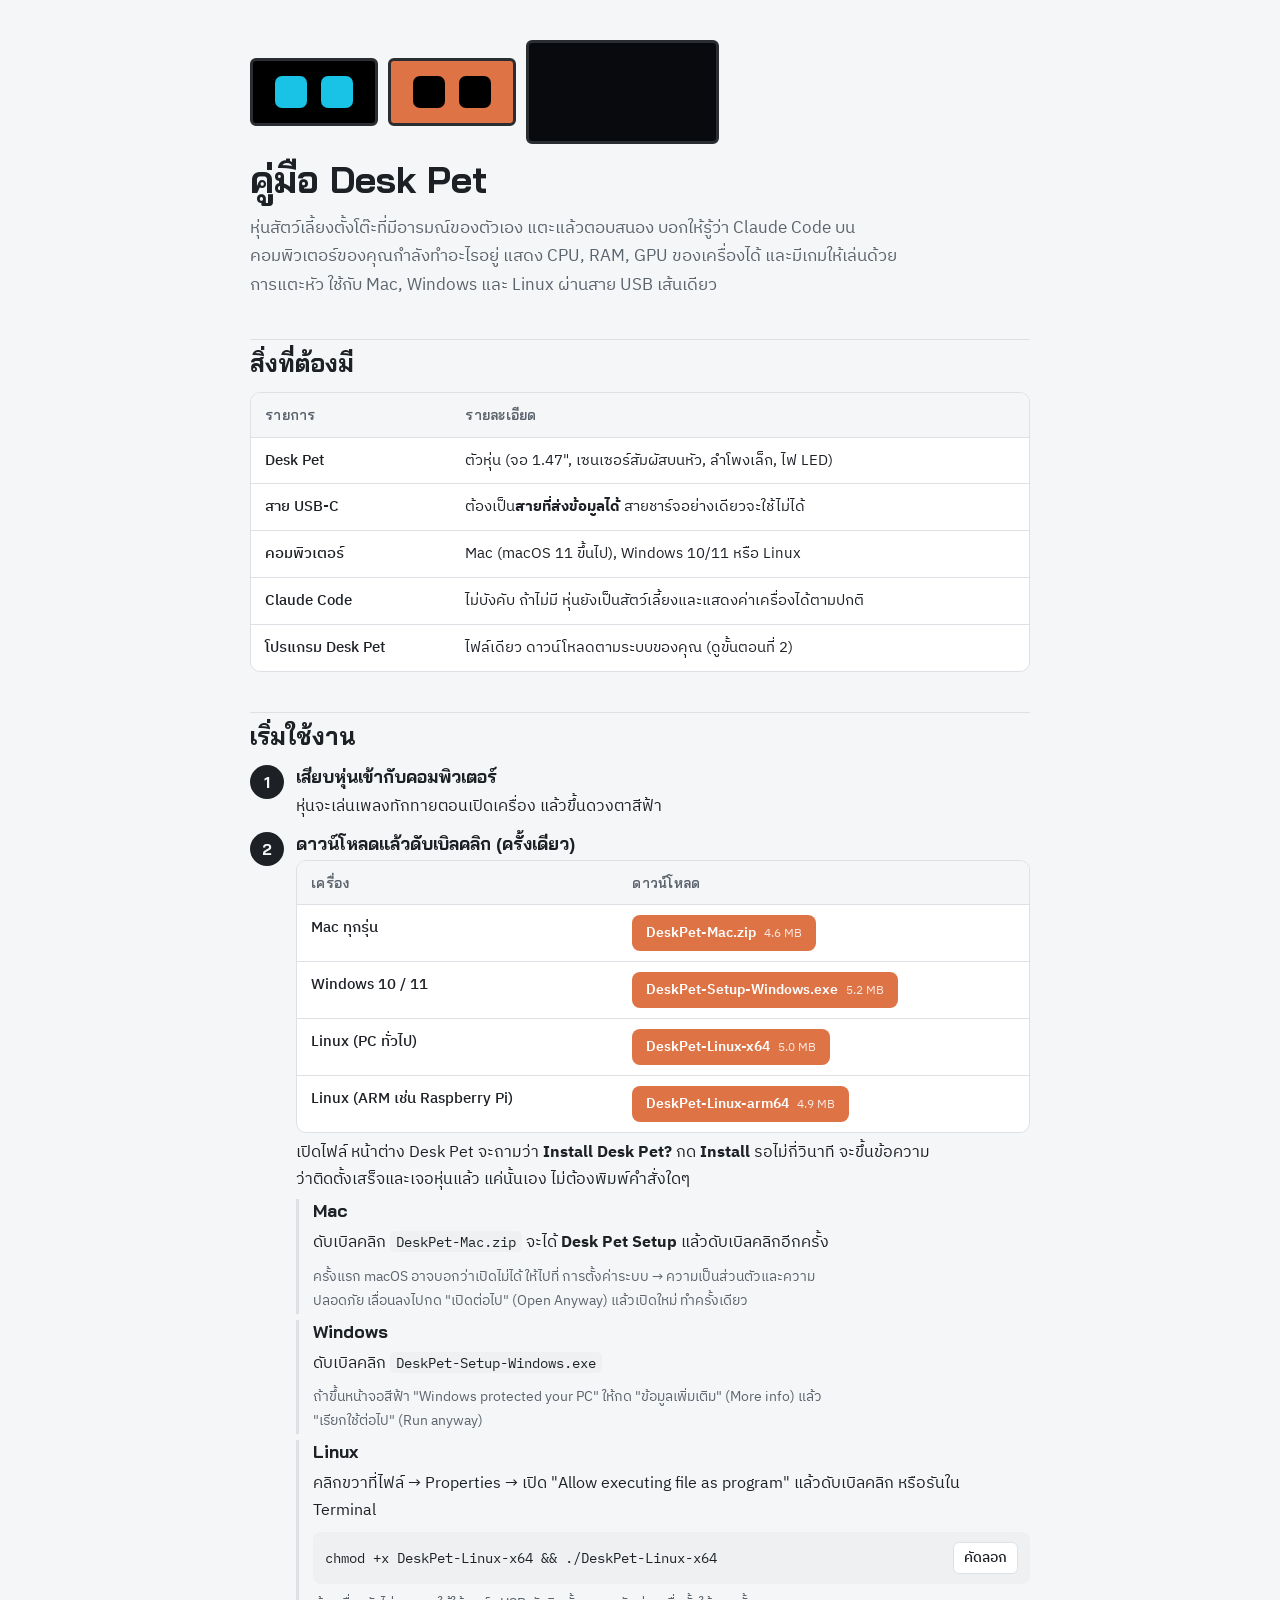
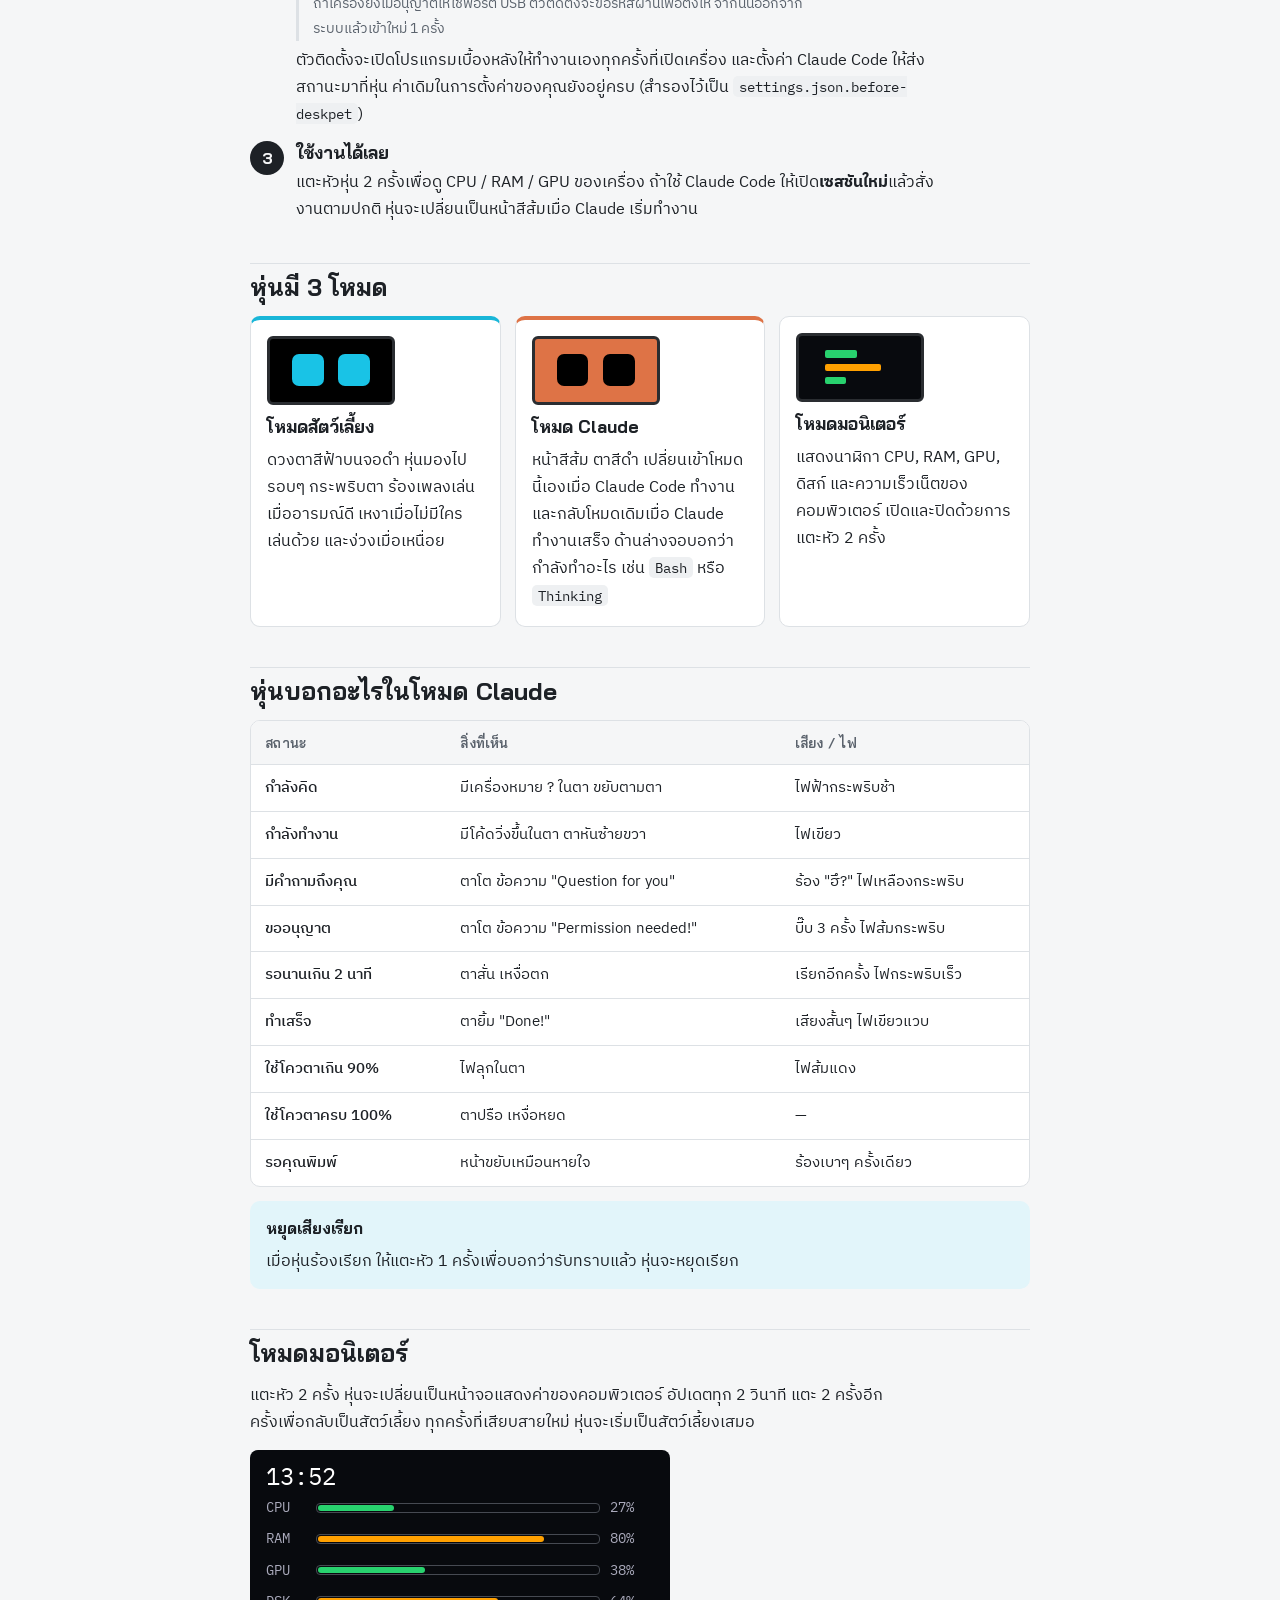
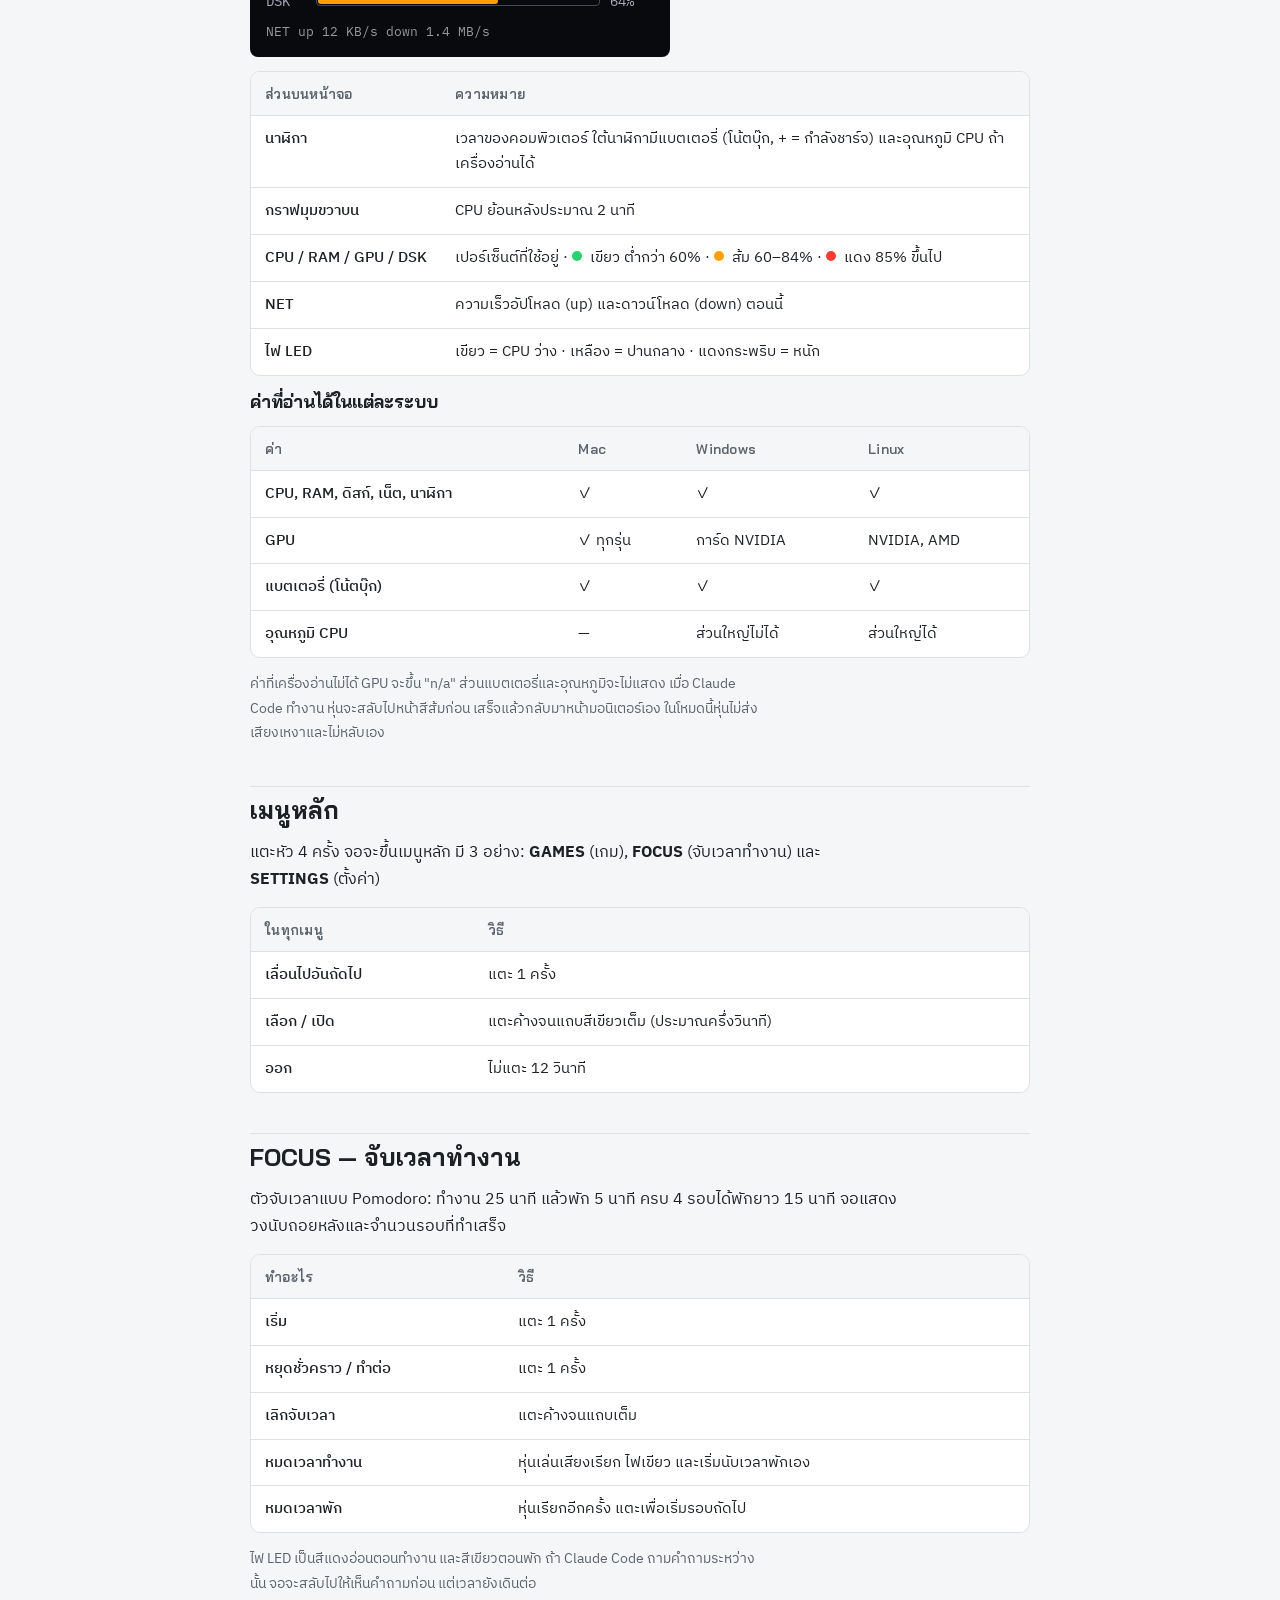
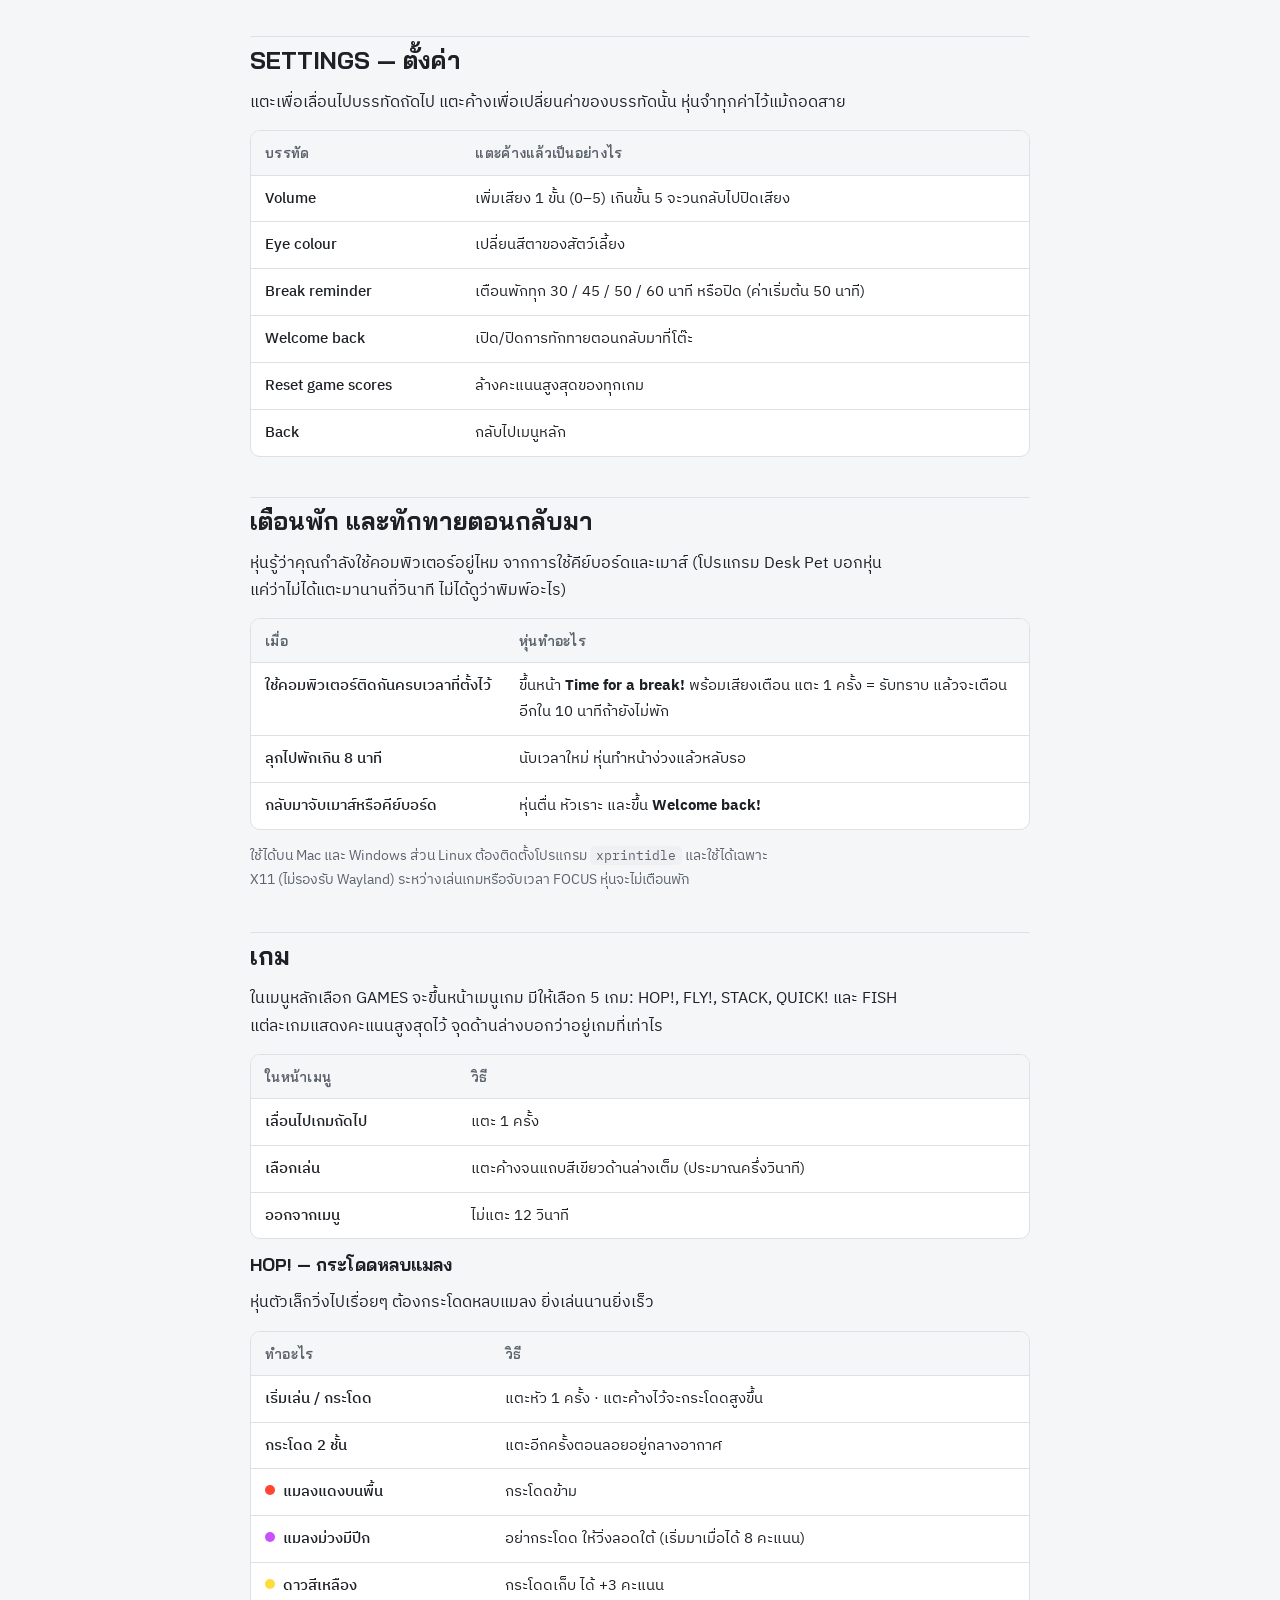
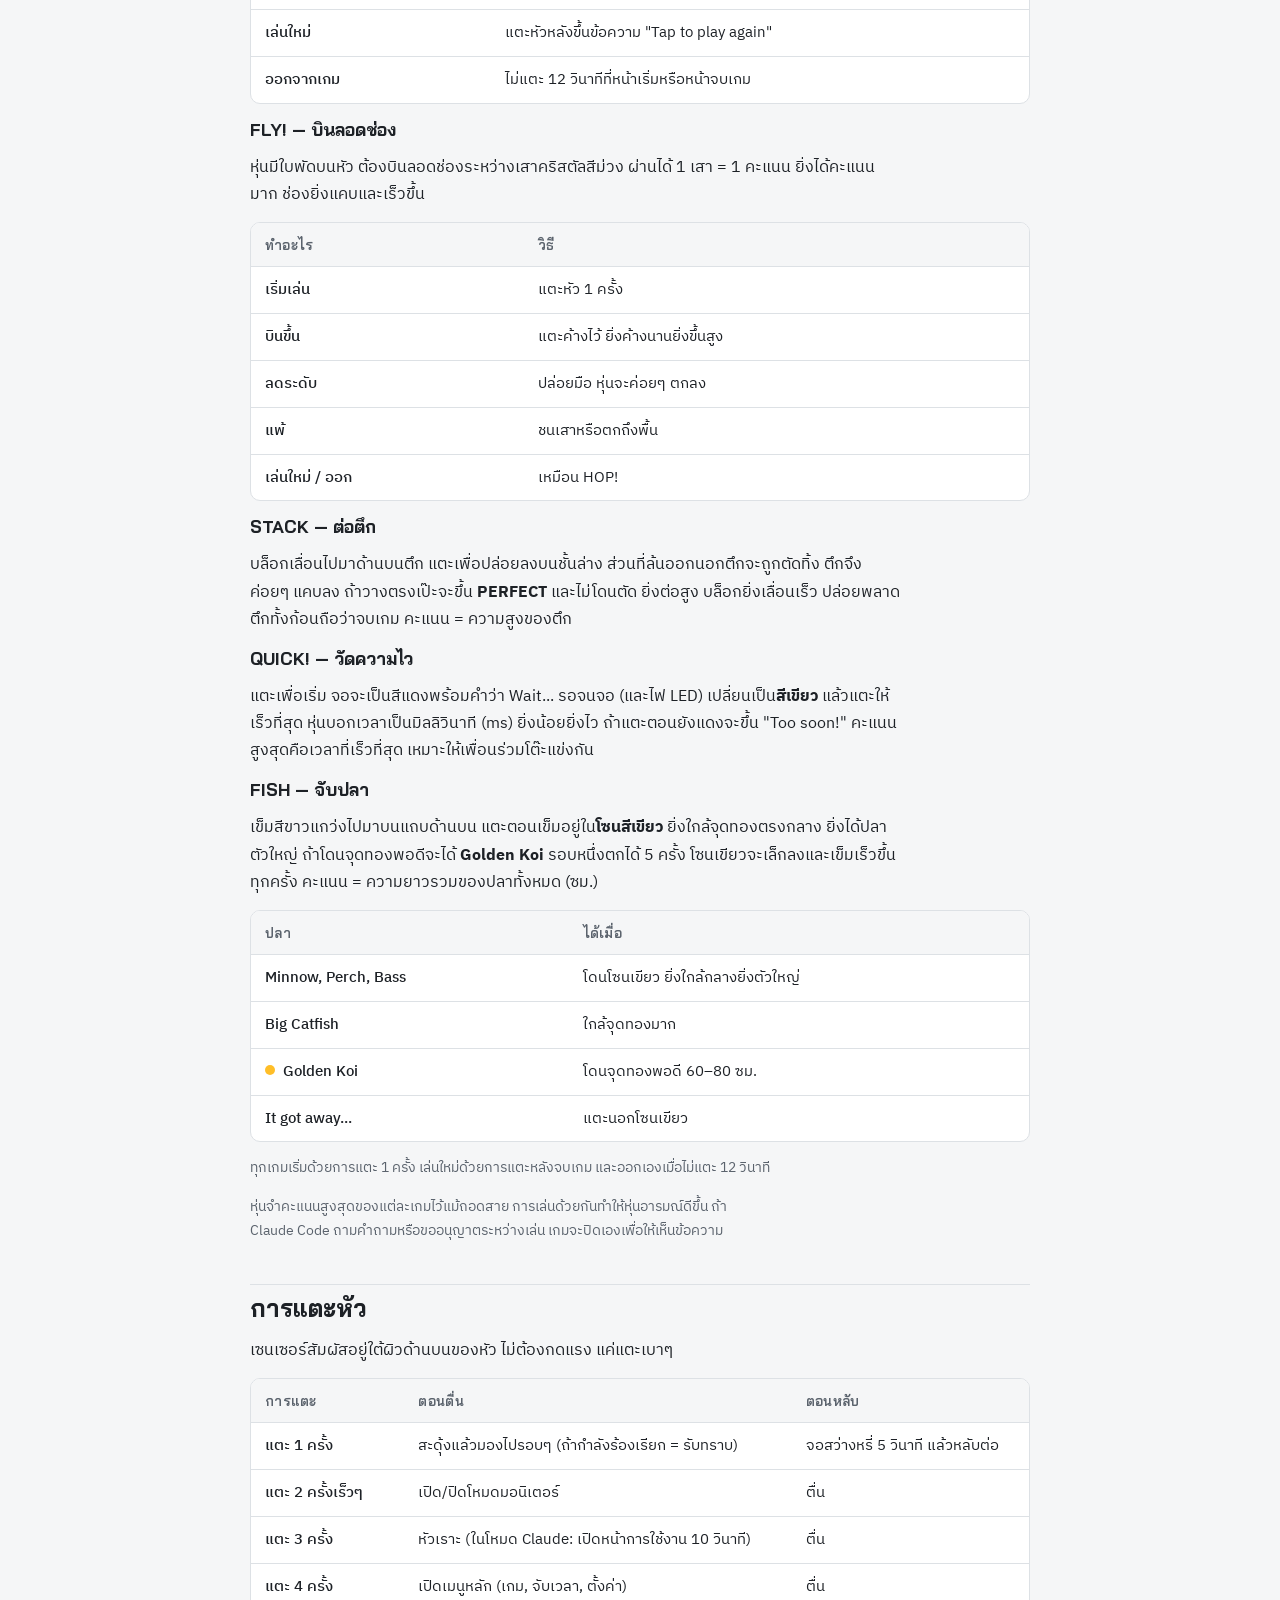
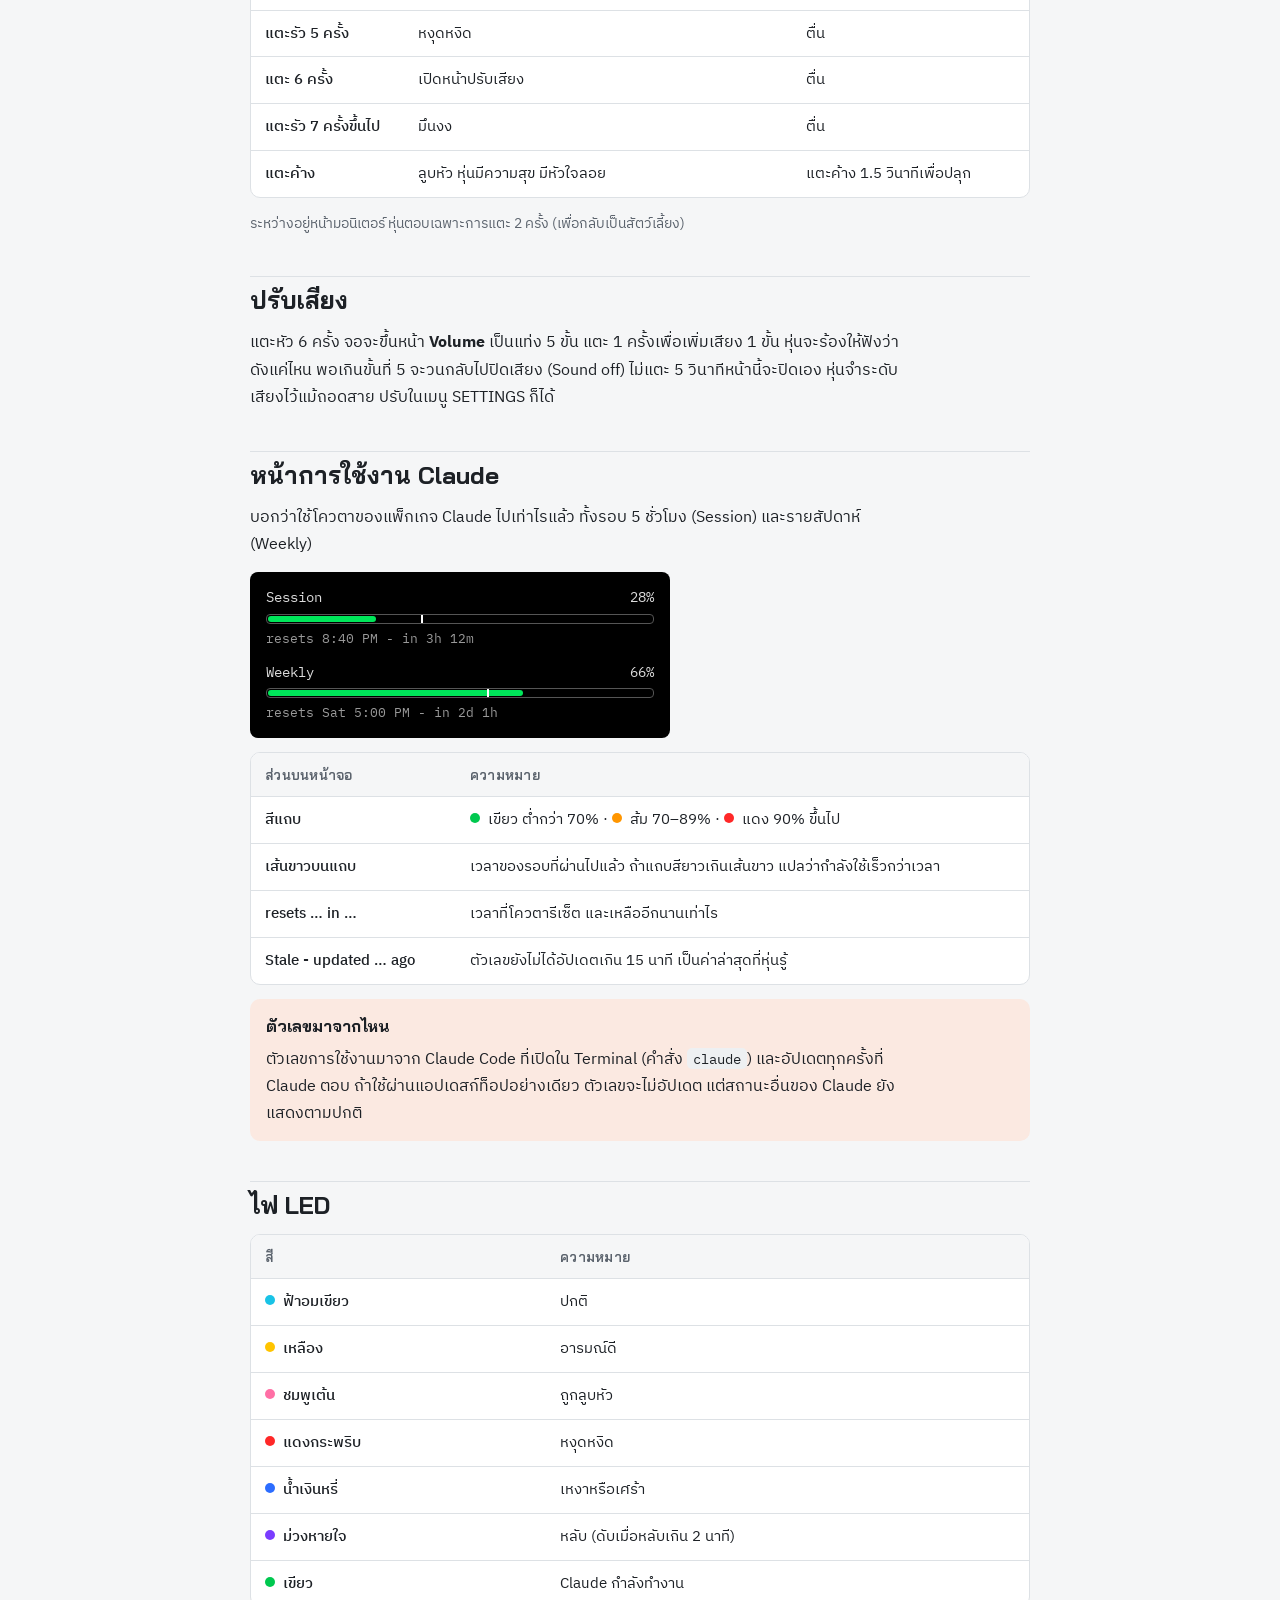
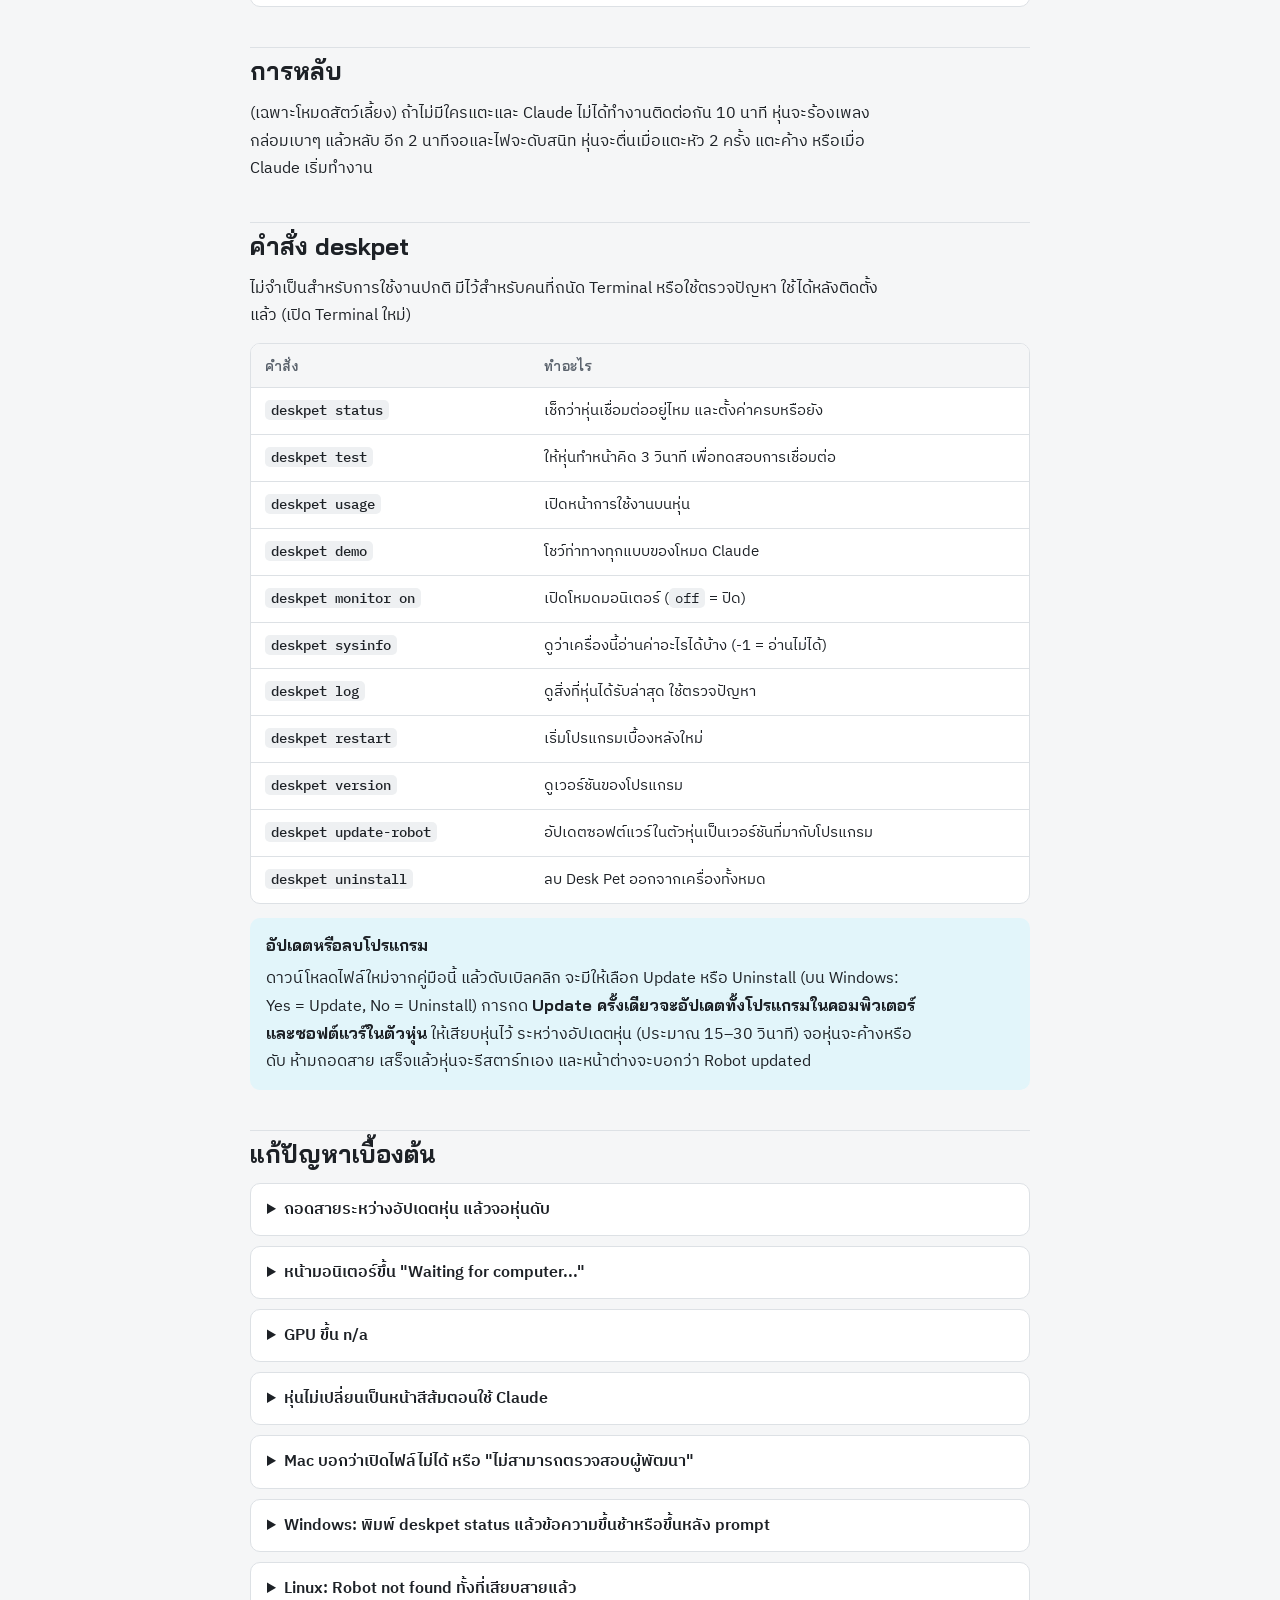
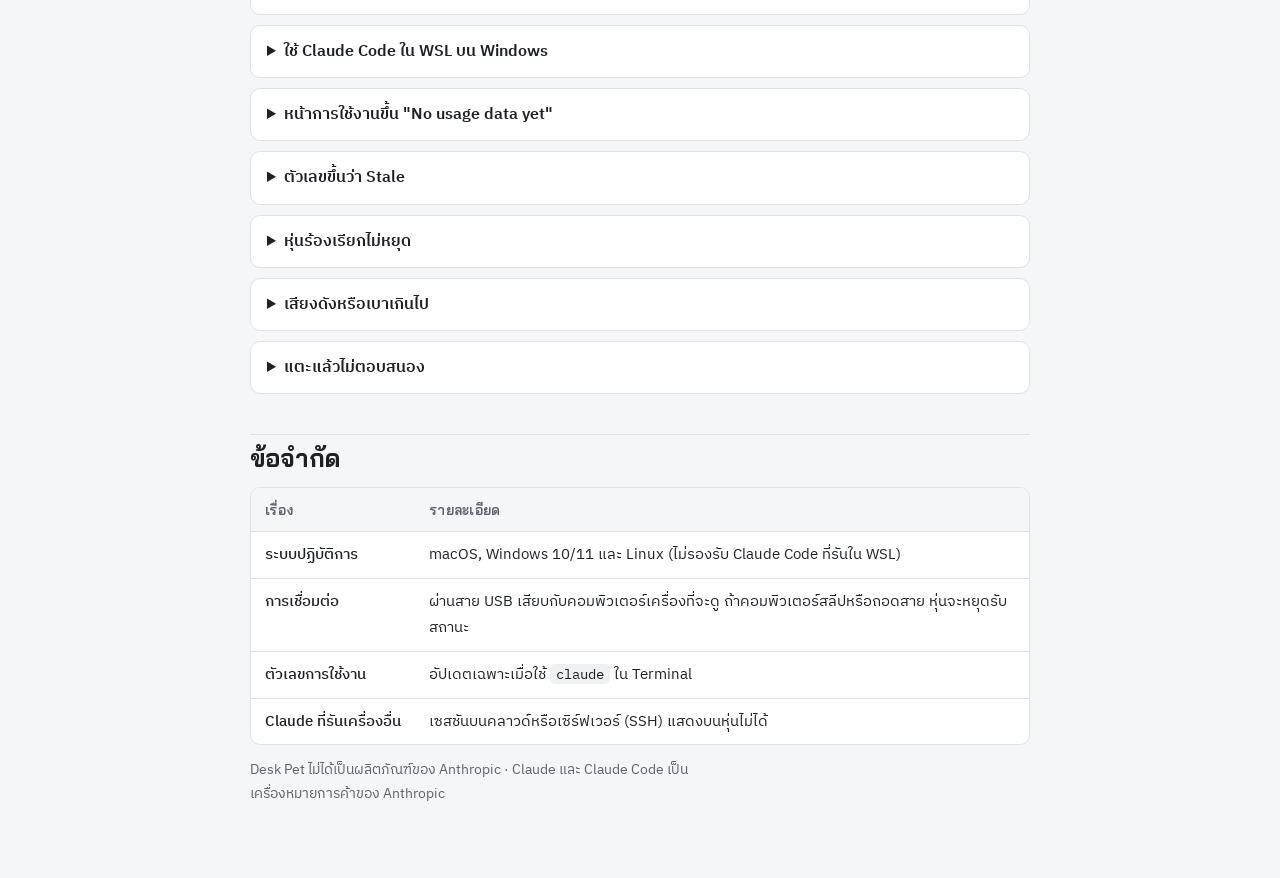
==== index.html @ febe3783 "Add files via upload" ====
<!doctype html>
<html lang="th">
<head>
<meta charset="utf-8">
<meta name="viewport" content="width=device-width, initial-scale=1, viewport-fit=cover">
<meta name="description" content="คู่มือการใช้งาน Desk Pet">
<title>คู่มือ Desk Pet</title>
<link rel="stylesheet" href="https://fonts.googleapis.com/css2?family=Bai+Jamjuree:wght@500;600;700&family=IBM+Plex+Sans+Thai:wght@400;500;600&family=IBM+Plex+Mono:wght@500&display=swap">
<style>
/* Layout: one reading column; small "screen chips" show what the robot's display looks like */
:root {
  --bg: #f5f6f7;
  --surface: #ffffff;
  --fg: #1d2126;
  --muted: #5b636d;
  --line: #dde1e5;
  --pet: #19b6d8;          /* pet mode: cyan eyes */
  --claude: #de7346;       /* Claude mode: orange face */
  --claude-soft: #fbe9e1;
  --pet-soft: #e2f5fa;
  --code-bg: #eef0f2;
  --display: "Bai Jamjuree", "IBM Plex Sans Thai", system-ui, sans-serif;
  --body: "IBM Plex Sans Thai", system-ui, sans-serif;
  --mono: "IBM Plex Mono", ui-monospace, monospace;
}
@media (prefers-color-scheme: dark) {
  :root:not([data-theme="light"]) {
    --bg: #121417; --surface: #1a1d21; --fg: #e8eaed; --muted: #9aa3ad; --line: #2c3137;
    --pet: #3fcbe9; --claude: #ec8a60; --claude-soft: #3a2419; --pet-soft: #13313a; --code-bg: #23272c;
    color-scheme: dark;
  }
}
:root[data-theme="dark"] {
  --bg: #121417; --surface: #1a1d21; --fg: #e8eaed; --muted: #9aa3ad; --line: #2c3137;
  --pet: #3fcbe9; --claude: #ec8a60; --claude-soft: #3a2419; --pet-soft: #13313a; --code-bg: #23272c;
  color-scheme: dark;
}
* { box-sizing: border-box; }
body {
  background: var(--bg); color: var(--fg); font-family: var(--body); font-size: 16px; line-height: 1.7;
  padding-left: max(16px, env(safe-area-inset-left, 0px)); padding-right: max(16px, env(safe-area-inset-right, 0px));
  padding-block: 32px 64px;
}
main { max-width: 780px; margin: 0 auto; display: grid; gap: 40px; }
h1, h2, h3 { font-family: var(--display); text-wrap: balance; line-height: 1.25; margin: 0; }
h1 { font-size: 2.3rem; }
h2 { font-size: 1.5rem; padding-top: 8px; border-top: 1px solid var(--line); }
h3 { font-size: 1.1rem; }
p { margin: 0; max-width: 65ch; }
section { display: grid; gap: 14px; min-width: 0; }
.lede { color: var(--muted); font-size: 1.05rem; }
code, .cmd { font-family: var(--mono); font-size: 0.9em; background: var(--code-bg); padding: 1px 6px; border-radius: 5px; }
.cmdblock { display: flex; align-items: center; gap: 10px; background: var(--code-bg); border-radius: 8px; padding: 10px 12px; overflow-x: auto; }
.cmdblock code { background: none; padding: 0; white-space: nowrap; }
.cmdblock button { margin-left: auto; font: 500 0.85rem var(--body); border: 1px solid var(--line); background: var(--surface); color: var(--fg); border-radius: 6px; padding: 4px 10px; cursor: pointer; }
.dl { display: inline-flex; align-items: center; gap: 8px; font: 600 0.9rem var(--body); color: #fff; background: var(--claude); border-radius: 8px; padding: 6px 14px; text-decoration: none; white-space: nowrap; }
.dl:hover { filter: brightness(1.08); }
.dl small { font-weight: 400; opacity: .85; }
.cmdblock button:focus-visible, a:focus-visible { outline: 2px solid var(--claude); outline-offset: 2px; }
.steps { display: grid; gap: 12px; padding: 0; margin: 0; list-style: none; counter-reset: s; }
.steps li { counter-increment: s; display: grid; grid-template-columns: 34px 1fr; gap: 12px; align-items: start; }
.steps li::before { content: counter(s); font: 700 1rem var(--display); width: 34px; height: 34px; border-radius: 50%; display: grid; place-items: center; background: var(--fg); color: var(--bg); }
.steps li > div { min-width: 0; display: grid; gap: 6px; }
.modes { display: grid; grid-template-columns: repeat(auto-fit, minmax(220px, 1fr)); gap: 14px; }
.mode { background: var(--surface); border: 1px solid var(--line); border-radius: 10px; padding: 16px; display: grid; gap: 10px; align-content: start; }
.mode.pet { border-top: 4px solid var(--pet); }
.mode.claude { border-top: 4px solid var(--claude); }
/* screen chip: a tiny 320x172 display */
.screen { width: 128px; aspect-ratio: 320 / 172; max-width: 100%; border-radius: 6px; display: flex; align-items: center; justify-content: center; gap: 12%; border: 3px solid #2a2d31; }
.screen i { display: block; width: 26%; aspect-ratio: 1; border-radius: 22%; }
.screen.pet { background: #000; } .screen.pet i { background: #19c3e6; }
.screen.claude { background: #de7346; } .screen.claude i { background: #000; }
.screen.sys { background: #080a0e; flex-direction: column; align-items: stretch; justify-content: center; gap: 9%; padding: 0 12%; }
.screen.sys i { width: auto; aspect-ratio: auto; height: 12%; border-radius: 2px; }
.mon { background: #080a0e; color: #aab; border-radius: 8px; padding: 14px 16px; font-family: var(--mono); font-size: 0.85rem; display: grid; gap: 8px; max-width: 420px; }
.mon .clk { color: #fff; font-size: 1.5rem; line-height: 1; }
.mon .r { display: grid; grid-template-columns: 40px 1fr 44px; gap: 10px; align-items: center; }
.mon .r .bar { border-color: #464a52; }
.tablewrap { overflow-x: auto; border: 1px solid var(--line); border-radius: 10px; background: var(--surface); }
table { width: 100%; border-collapse: collapse; font-size: 0.95rem; }
th, td { text-align: left; padding: 10px 14px; border-bottom: 1px solid var(--line); vertical-align: top; }
th { font-family: var(--display); font-weight: 600; font-size: 0.85rem; letter-spacing: 0.02em; color: var(--muted); background: var(--bg); }
tr:last-child td { border-bottom: none; }
td:first-child { white-space: nowrap; font-weight: 500; }
.dot { display: inline-block; width: 10px; height: 10px; border-radius: 50%; margin-right: 8px; vertical-align: 1px; }
.note { background: var(--claude-soft); border-radius: 10px; padding: 14px 16px; display: grid; gap: 6px; }
.note.info { background: var(--pet-soft); }
.note strong { font-family: var(--display); }
.bars { background: #000; color: #ddd; border-radius: 8px; padding: 14px 16px; font-family: var(--mono); font-size: 0.85rem; display: grid; gap: 4px; max-width: 420px; }
.bar { height: 10px; border: 1px solid #555; border-radius: 4px; position: relative; overflow: hidden; }
.bar span { position: absolute; inset: 1px auto 1px 1px; border-radius: 3px; }
.bar b { position: absolute; top: -1px; bottom: -1px; width: 2px; background: #fff; }
.row { display: flex; justify-content: space-between; }
.small { font-size: 0.8rem; color: #999; }
.faq { display: grid; gap: 10px; }
.osblock { border-left: 3px solid var(--line); padding-left: 14px; display: grid; gap: 8px; min-width: 0; }
.hint { color: var(--muted); font-size: 0.9rem; }
details { background: var(--surface); border: 1px solid var(--line); border-radius: 10px; padding: 12px 16px; }
summary { cursor: pointer; font-weight: 600; }
details p { margin-top: 8px; }
@media (prefers-reduced-motion: no-preference) { details[open] p { animation: fade .2s ease-out; } @keyframes fade { from { opacity: .4 } to { opacity: 1 } } }
</style>

</head>
<body>
<main>
  <header style="display:grid;gap:12px">
    <div style="display:flex;gap:10px;align-items:center;flex-wrap:wrap">
      <div class="screen pet" aria-hidden="true"><i></i><i></i></div>
      <div class="screen claude" aria-hidden="true"><i></i><i></i></div>
      <div class="screen sys" aria-hidden="true"><i style="width:45%;background:#28d26e"></i><i style="width:80%;background:#ffa000"></i><i style="width:30%;background:#28d26e"></i></div>
    </div>
    <h1>คู่มือ Desk Pet</h1>
    <p class="lede">หุ่นสัตว์เลี้ยงตั้งโต๊ะที่มีอารมณ์ของตัวเอง แตะแล้วตอบสนอง บอกให้รู้ว่า Claude Code บนคอมพิวเตอร์ของคุณกำลังทำอะไรอยู่ แสดง CPU, RAM, GPU ของเครื่องได้ และมีเกมให้เล่นด้วยการแตะหัว ใช้กับ Mac, Windows และ Linux ผ่านสาย USB เส้นเดียว</p>
  </header>

  <section>
    <h2>สิ่งที่ต้องมี</h2>
    <div class="tablewrap"><table>
      <tr><th>รายการ</th><th>รายละเอียด</th></tr>
      <tr><td>Desk Pet</td><td>ตัวหุ่น (จอ 1.47", เซนเซอร์สัมผัสบนหัว, ลำโพงเล็ก, ไฟ LED)</td></tr>
      <tr><td>สาย USB-C</td><td>ต้องเป็น<strong>สายที่ส่งข้อมูลได้</strong> สายชาร์จอย่างเดียวจะใช้ไม่ได้</td></tr>
      <tr><td>คอมพิวเตอร์</td><td>Mac (macOS 11 ขึ้นไป), Windows 10/11 หรือ Linux</td></tr>
      <tr><td>Claude Code</td><td>ไม่บังคับ ถ้าไม่มี หุ่นยังเป็นสัตว์เลี้ยงและแสดงค่าเครื่องได้ตามปกติ</td></tr>
      <tr><td>โปรแกรม Desk Pet</td><td>ไฟล์เดียว ดาวน์โหลดตามระบบของคุณ (ดูขั้นตอนที่ 2)</td></tr>
    </table></div>
  </section>

  <section>
    <h2>เริ่มใช้งาน</h2>
    <ol class="steps">
      <li><div><h3>เสียบหุ่นเข้ากับคอมพิวเตอร์</h3><p>หุ่นจะเล่นเพลงทักทายตอนเปิดเครื่อง แล้วขึ้นดวงตาสีฟ้า</p></div></li>
      <li><div><h3>ดาวน์โหลดแล้วดับเบิลคลิก (ครั้งเดียว)</h3>
        <div class="tablewrap"><table>
          <tr><th>เครื่อง</th><th>ดาวน์โหลด</th></tr>
          <tr><td>Mac ทุกรุ่น</td><td><a class="dl" href="https://github.com/sowhat0846443335-star/deskpet/releases/latest/download/DeskPet-Mac.zip" target="_blank" rel="noopener">DeskPet-Mac.zip <small>4.6 MB</small></a></td></tr>
          <tr><td>Windows 10 / 11</td><td><a class="dl" href="https://github.com/sowhat0846443335-star/deskpet/releases/latest/download/DeskPet-Setup-Windows.exe" target="_blank" rel="noopener">DeskPet-Setup-Windows.exe <small>5.2 MB</small></a></td></tr>
          <tr><td>Linux (PC ทั่วไป)</td><td><a class="dl" href="https://github.com/sowhat0846443335-star/deskpet/releases/latest/download/DeskPet-Linux-x64" target="_blank" rel="noopener">DeskPet-Linux-x64 <small>5.0 MB</small></a></td></tr>
          <tr><td>Linux (ARM เช่น Raspberry Pi)</td><td><a class="dl" href="https://github.com/sowhat0846443335-star/deskpet/releases/latest/download/DeskPet-Linux-arm64" target="_blank" rel="noopener">DeskPet-Linux-arm64 <small>4.9 MB</small></a></td></tr>
        </table></div>
        <p>เปิดไฟล์ หน้าต่าง Desk Pet จะถามว่า <strong>Install Desk Pet?</strong> กด <strong>Install</strong> รอไม่กี่วินาที จะขึ้นข้อความว่าติดตั้งเสร็จและเจอหุ่นแล้ว แค่นั้นเอง ไม่ต้องพิมพ์คำสั่งใดๆ</p>
        <div class="osblock"><h3>Mac</h3>
          <p>ดับเบิลคลิก <code>DeskPet-Mac.zip</code> จะได้ <strong>Desk Pet Setup</strong> แล้วดับเบิลคลิกอีกครั้ง</p>
          <p class="hint">ครั้งแรก macOS อาจบอกว่าเปิดไม่ได้ ให้ไปที่ การตั้งค่าระบบ → ความเป็นส่วนตัวและความปลอดภัย เลื่อนลงไปกด "เปิดต่อไป" (Open Anyway) แล้วเปิดใหม่ ทำครั้งเดียว</p>
        </div>
        <div class="osblock"><h3>Windows</h3>
          <p>ดับเบิลคลิก <code>DeskPet-Setup-Windows.exe</code></p>
          <p class="hint">ถ้าขึ้นหน้าจอสีฟ้า "Windows protected your PC" ให้กด "ข้อมูลเพิ่มเติม" (More info) แล้ว "เรียกใช้ต่อไป" (Run anyway)</p>
        </div>
        <div class="osblock"><h3>Linux</h3>
          <p>คลิกขวาที่ไฟล์ → Properties → เปิด "Allow executing file as program" แล้วดับเบิลคลิก หรือรันใน Terminal</p>
          <div class="cmdblock"><code id="cmd-linux">chmod +x DeskPet-Linux-x64 &amp;&amp; ./DeskPet-Linux-x64</code><button type="button" data-copy="cmd-linux">คัดลอก</button></div>
          <p class="hint">ถ้าเครื่องยังไม่อนุญาตให้ใช้พอร์ต USB ตัวติดตั้งจะขอรหัสผ่านเพื่อตั้งให้ จากนั้นออกจากระบบแล้วเข้าใหม่ 1 ครั้ง</p>
        </div>
        <p>ตัวติดตั้งจะเปิดโปรแกรมเบื้องหลังให้ทำงานเองทุกครั้งที่เปิดเครื่อง และตั้งค่า Claude Code ให้ส่งสถานะมาที่หุ่น ค่าเดิมในการตั้งค่าของคุณยังอยู่ครบ (สำรองไว้เป็น <code>settings.json.before-deskpet</code>)</p></div></li>
      <li><div><h3>ใช้งานได้เลย</h3><p>แตะหัวหุ่น 2 ครั้งเพื่อดู CPU / RAM / GPU ของเครื่อง ถ้าใช้ Claude Code ให้เปิด<strong>เซสชันใหม่</strong>แล้วสั่งงานตามปกติ หุ่นจะเปลี่ยนเป็นหน้าสีส้มเมื่อ Claude เริ่มทำงาน</p></div></li>
    </ol>
  </section>

  <section>
    <h2>หุ่นมี 3 โหมด</h2>
    <div class="modes">
      <div class="mode pet">
        <div class="screen pet" aria-hidden="true"><i></i><i></i></div>
        <h3>โหมดสัตว์เลี้ยง</h3>
        <p>ดวงตาสีฟ้าบนจอดำ หุ่นมองไปรอบๆ กระพริบตา ร้องเพลงเล่นเมื่ออารมณ์ดี เหงาเมื่อไม่มีใครเล่นด้วย และง่วงเมื่อเหนื่อย</p>
      </div>
      <div class="mode claude">
        <div class="screen claude" aria-hidden="true"><i></i><i></i></div>
        <h3>โหมด Claude</h3>
        <p>หน้าสีส้ม ตาสีดำ เปลี่ยนเข้าโหมดนี้เองเมื่อ Claude Code ทำงาน และกลับโหมดเดิมเมื่อ Claude ทำงานเสร็จ ด้านล่างจอบอกว่ากำลังทำอะไร เช่น <code>Bash</code> หรือ <code>Thinking</code></p>
      </div>
      <div class="mode">
        <div class="screen sys" aria-hidden="true"><i style="width:45%;background:#28d26e"></i><i style="width:80%;background:#ffa000"></i><i style="width:30%;background:#28d26e"></i></div>
        <h3>โหมดมอนิเตอร์</h3>
        <p>แสดงนาฬิกา CPU, RAM, GPU, ดิสก์ และความเร็วเน็ตของคอมพิวเตอร์ เปิดและปิดด้วยการแตะหัว 2 ครั้ง</p>
      </div>
    </div>
  </section>

  <section>
    <h2>หุ่นบอกอะไรในโหมด Claude</h2>
    <div class="tablewrap"><table>
      <tr><th>สถานะ</th><th>สิ่งที่เห็น</th><th>เสียง / ไฟ</th></tr>
      <tr><td>กำลังคิด</td><td>มีเครื่องหมาย ? ในตา ขยับตามตา</td><td>ไฟฟ้ากระพริบช้า</td></tr>
      <tr><td>กำลังทำงาน</td><td>มีโค้ดวิ่งขึ้นในตา ตาหันซ้ายขวา</td><td>ไฟเขียว</td></tr>
      <tr><td>มีคำถามถึงคุณ</td><td>ตาโต ข้อความ "Question for you"</td><td>ร้อง "ฮึ?" ไฟเหลืองกระพริบ</td></tr>
      <tr><td>ขออนุญาต</td><td>ตาโต ข้อความ "Permission needed!"</td><td>บี๊บ 3 ครั้ง ไฟส้มกระพริบ</td></tr>
      <tr><td>รอนานเกิน 2 นาที</td><td>ตาสั่น เหงื่อตก</td><td>เรียกอีกครั้ง ไฟกระพริบเร็ว</td></tr>
      <tr><td>ทำเสร็จ</td><td>ตายิ้ม "Done!"</td><td>เสียงสั้นๆ ไฟเขียวแวบ</td></tr>
      <tr><td>ใช้โควตาเกิน 90%</td><td>ไฟลุกในตา</td><td>ไฟส้มแดง</td></tr>
      <tr><td>ใช้โควตาครบ 100%</td><td>ตาปรือ เหงื่อหยด</td><td>—</td></tr>
      <tr><td>รอคุณพิมพ์</td><td>หน้าขยับเหมือนหายใจ</td><td>ร้องเบาๆ ครั้งเดียว</td></tr>
    </table></div>
    <div class="note info"><strong>หยุดเสียงเรียก</strong><p>เมื่อหุ่นร้องเรียก ให้แตะหัว 1 ครั้งเพื่อบอกว่ารับทราบแล้ว หุ่นจะหยุดเรียก</p></div>
  </section>

  <section>
    <h2>โหมดมอนิเตอร์</h2>
    <p>แตะหัว 2 ครั้ง หุ่นจะเปลี่ยนเป็นหน้าจอแสดงค่าของคอมพิวเตอร์ อัปเดตทุก 2 วินาที แตะ 2 ครั้งอีกครั้งเพื่อกลับเป็นสัตว์เลี้ยง ทุกครั้งที่เสียบสายใหม่ หุ่นจะเริ่มเป็นสัตว์เลี้ยงเสมอ</p>
    <div class="mon" role="img" aria-label="ตัวอย่างหน้ามอนิเตอร์: CPU 27 RAM 80 GPU 38 ดิสก์ 64 เปอร์เซ็นต์">
      <div class="clk">13:52</div>
      <div class="r"><span>CPU</span><div class="bar"><span style="width:27%;background:#28d26e"></span></div><span>27%</span></div>
      <div class="r"><span>RAM</span><div class="bar"><span style="width:80%;background:#ffa000"></span></div><span>80%</span></div>
      <div class="r"><span>GPU</span><div class="bar"><span style="width:38%;background:#28d26e"></span></div><span>38%</span></div>
      <div class="r"><span>DSK</span><div class="bar"><span style="width:64%;background:#ffa000"></span></div><span>64%</span></div>
      <div class="small">NET  up 12 KB/s   down 1.4 MB/s</div>
    </div>
    <div class="tablewrap"><table>
      <tr><th>ส่วนบนหน้าจอ</th><th>ความหมาย</th></tr>
      <tr><td>นาฬิกา</td><td>เวลาของคอมพิวเตอร์ ใต้นาฬิกามีแบตเตอรี่ (โน้ตบุ๊ก, + = กำลังชาร์จ) และอุณหภูมิ CPU ถ้าเครื่องอ่านได้</td></tr>
      <tr><td>กราฟมุมขวาบน</td><td>CPU ย้อนหลังประมาณ 2 นาที</td></tr>
      <tr><td>CPU / RAM / GPU / DSK</td><td>เปอร์เซ็นต์ที่ใช้อยู่ · <span class="dot" style="background:#28d26e"></span>เขียว ต่ำกว่า 60% · <span class="dot" style="background:#ffa000"></span>ส้ม 60–84% · <span class="dot" style="background:#ff3c32"></span>แดง 85% ขึ้นไป</td></tr>
      <tr><td>NET</td><td>ความเร็วอัปโหลด (up) และดาวน์โหลด (down) ตอนนี้</td></tr>
      <tr><td>ไฟ LED</td><td>เขียว = CPU ว่าง · เหลือง = ปานกลาง · แดงกระพริบ = หนัก</td></tr>
    </table></div>
    <h3>ค่าที่อ่านได้ในแต่ละระบบ</h3>
    <div class="tablewrap"><table>
      <tr><th>ค่า</th><th>Mac</th><th>Windows</th><th>Linux</th></tr>
      <tr><td>CPU, RAM, ดิสก์, เน็ต, นาฬิกา</td><td>✓</td><td>✓</td><td>✓</td></tr>
      <tr><td>GPU</td><td>✓ ทุกรุ่น</td><td>การ์ด NVIDIA</td><td>NVIDIA, AMD</td></tr>
      <tr><td>แบตเตอรี่ (โน้ตบุ๊ก)</td><td>✓</td><td>✓</td><td>✓</td></tr>
      <tr><td>อุณหภูมิ CPU</td><td>—</td><td>ส่วนใหญ่ไม่ได้</td><td>ส่วนใหญ่ได้</td></tr>
    </table></div>
    <p class="hint">ค่าที่เครื่องอ่านไม่ได้ GPU จะขึ้น "n/a" ส่วนแบตเตอรี่และอุณหภูมิจะไม่แสดง เมื่อ Claude Code ทำงาน หุ่นจะสลับไปหน้าสีส้มก่อน เสร็จแล้วกลับมาหน้ามอนิเตอร์เอง ในโหมดนี้หุ่นไม่ส่งเสียงเหงาและไม่หลับเอง</p>
  </section>

  <section>
    <h2>เมนูหลัก</h2>
    <p>แตะหัว 4 ครั้ง จอจะขึ้นเมนูหลัก มี 3 อย่าง: <strong>GAMES</strong> (เกม), <strong>FOCUS</strong> (จับเวลาทำงาน) และ <strong>SETTINGS</strong> (ตั้งค่า)</p>
    <div class="tablewrap"><table>
      <tr><th>ในทุกเมนู</th><th>วิธี</th></tr>
      <tr><td>เลื่อนไปอันถัดไป</td><td>แตะ 1 ครั้ง</td></tr>
      <tr><td>เลือก / เปิด</td><td>แตะค้างจนแถบสีเขียวเต็ม (ประมาณครึ่งวินาที)</td></tr>
      <tr><td>ออก</td><td>ไม่แตะ 12 วินาที</td></tr>
    </table></div>
  </section>

  <section>
    <h2>FOCUS — จับเวลาทำงาน</h2>
    <p>ตัวจับเวลาแบบ Pomodoro: ทำงาน 25 นาที แล้วพัก 5 นาที ครบ 4 รอบได้พักยาว 15 นาที จอแสดงวงนับถอยหลังและจำนวนรอบที่ทำเสร็จ</p>
    <div class="tablewrap"><table>
      <tr><th>ทำอะไร</th><th>วิธี</th></tr>
      <tr><td>เริ่ม</td><td>แตะ 1 ครั้ง</td></tr>
      <tr><td>หยุดชั่วคราว / ทำต่อ</td><td>แตะ 1 ครั้ง</td></tr>
      <tr><td>เลิกจับเวลา</td><td>แตะค้างจนแถบเต็ม</td></tr>
      <tr><td>หมดเวลาทำงาน</td><td>หุ่นเล่นเสียงเรียก ไฟเขียว และเริ่มนับเวลาพักเอง</td></tr>
      <tr><td>หมดเวลาพัก</td><td>หุ่นเรียกอีกครั้ง แตะเพื่อเริ่มรอบถัดไป</td></tr>
    </table></div>
    <p class="hint">ไฟ LED เป็นสีแดงอ่อนตอนทำงาน และสีเขียวตอนพัก ถ้า Claude Code ถามคำถามระหว่างนั้น จอจะสลับไปให้เห็นคำถามก่อน แต่เวลายังเดินต่อ</p>
  </section>

  <section>
    <h2>SETTINGS — ตั้งค่า</h2>
    <p>แตะเพื่อเลื่อนไปบรรทัดถัดไป แตะค้างเพื่อเปลี่ยนค่าของบรรทัดนั้น หุ่นจำทุกค่าไว้แม้ถอดสาย</p>
    <div class="tablewrap"><table>
      <tr><th>บรรทัด</th><th>แตะค้างแล้วเป็นอย่างไร</th></tr>
      <tr><td>Volume</td><td>เพิ่มเสียง 1 ขั้น (0–5) เกินขั้น 5 จะวนกลับไปปิดเสียง</td></tr>
      <tr><td>Eye colour</td><td>เปลี่ยนสีตาของสัตว์เลี้ยง</td></tr>
      <tr><td>Break reminder</td><td>เตือนพักทุก 30 / 45 / 50 / 60 นาที หรือปิด (ค่าเริ่มต้น 50 นาที)</td></tr>
      <tr><td>Welcome back</td><td>เปิด/ปิดการทักทายตอนกลับมาที่โต๊ะ</td></tr>
      <tr><td>Reset game scores</td><td>ล้างคะแนนสูงสุดของทุกเกม</td></tr>
      <tr><td>Back</td><td>กลับไปเมนูหลัก</td></tr>
    </table></div>
  </section>

  <section>
    <h2>เตือนพัก และทักทายตอนกลับมา</h2>
    <p>หุ่นรู้ว่าคุณกำลังใช้คอมพิวเตอร์อยู่ไหม จากการใช้คีย์บอร์ดและเมาส์ (โปรแกรม Desk Pet บอกหุ่นแค่ว่าไม่ได้แตะมานานกี่วินาที ไม่ได้ดูว่าพิมพ์อะไร)</p>
    <div class="tablewrap"><table>
      <tr><th>เมื่อ</th><th>หุ่นทำอะไร</th></tr>
      <tr><td>ใช้คอมพิวเตอร์ติดกันครบเวลาที่ตั้งไว้</td><td>ขึ้นหน้า <strong>Time for a break!</strong> พร้อมเสียงเตือน แตะ 1 ครั้ง = รับทราบ แล้วจะเตือนอีกใน 10 นาทีถ้ายังไม่พัก</td></tr>
      <tr><td>ลุกไปพักเกิน 8 นาที</td><td>นับเวลาใหม่ หุ่นทำหน้าง่วงแล้วหลับรอ</td></tr>
      <tr><td>กลับมาจับเมาส์หรือคีย์บอร์ด</td><td>หุ่นตื่น หัวเราะ และขึ้น <strong>Welcome back!</strong></td></tr>
    </table></div>
    <p class="hint">ใช้ได้บน Mac และ Windows ส่วน Linux ต้องติดตั้งโปรแกรม <code>xprintidle</code> และใช้ได้เฉพาะ X11 (ไม่รองรับ Wayland) ระหว่างเล่นเกมหรือจับเวลา FOCUS หุ่นจะไม่เตือนพัก</p>
  </section>

  <section>
    <h2>เกม</h2>
    <p>ในเมนูหลักเลือก GAMES จะขึ้นหน้าเมนูเกม มีให้เลือก 5 เกม: HOP!, FLY!, STACK, QUICK! และ FISH แต่ละเกมแสดงคะแนนสูงสุดไว้ จุดด้านล่างบอกว่าอยู่เกมที่เท่าไร</p>
    <div class="tablewrap"><table>
      <tr><th>ในหน้าเมนู</th><th>วิธี</th></tr>
      <tr><td>เลื่อนไปเกมถัดไป</td><td>แตะ 1 ครั้ง</td></tr>
      <tr><td>เลือกเล่น</td><td>แตะค้างจนแถบสีเขียวด้านล่างเต็ม (ประมาณครึ่งวินาที)</td></tr>
      <tr><td>ออกจากเมนู</td><td>ไม่แตะ 12 วินาที</td></tr>
    </table></div>
    <h3>HOP! — กระโดดหลบแมลง</h3>
    <p>หุ่นตัวเล็กวิ่งไปเรื่อยๆ ต้องกระโดดหลบแมลง ยิ่งเล่นนานยิ่งเร็ว</p>
    <div class="tablewrap"><table>
      <tr><th>ทำอะไร</th><th>วิธี</th></tr>
      <tr><td>เริ่มเล่น / กระโดด</td><td>แตะหัว 1 ครั้ง · แตะค้างไว้จะกระโดดสูงขึ้น</td></tr>
      <tr><td>กระโดด 2 ชั้น</td><td>แตะอีกครั้งตอนลอยอยู่กลางอากาศ</td></tr>
      <tr><td><span class="dot" style="background:#ff4632"></span>แมลงแดงบนพื้น</td><td>กระโดดข้าม</td></tr>
      <tr><td><span class="dot" style="background:#c850ff"></span>แมลงม่วงมีปีก</td><td>อย่ากระโดด ให้วิ่งลอดใต้ (เริ่มมาเมื่อได้ 8 คะแนน)</td></tr>
      <tr><td><span class="dot" style="background:#ffdc3c"></span>ดาวสีเหลือง</td><td>กระโดดเก็บ ได้ +3 คะแนน</td></tr>
      <tr><td>เล่นใหม่</td><td>แตะหัวหลังขึ้นข้อความ "Tap to play again"</td></tr>
      <tr><td>ออกจากเกม</td><td>ไม่แตะ 12 วินาทีที่หน้าเริ่มหรือหน้าจบเกม</td></tr>
    </table></div>
    <h3>FLY! — บินลอดช่อง</h3>
    <p>หุ่นมีใบพัดบนหัว ต้องบินลอดช่องระหว่างเสาคริสตัลสีม่วง ผ่านได้ 1 เสา = 1 คะแนน ยิ่งได้คะแนนมาก ช่องยิ่งแคบและเร็วขึ้น</p>
    <div class="tablewrap"><table>
      <tr><th>ทำอะไร</th><th>วิธี</th></tr>
      <tr><td>เริ่มเล่น</td><td>แตะหัว 1 ครั้ง</td></tr>
      <tr><td>บินขึ้น</td><td>แตะค้างไว้ ยิ่งค้างนานยิ่งขึ้นสูง</td></tr>
      <tr><td>ลดระดับ</td><td>ปล่อยมือ หุ่นจะค่อยๆ ตกลง</td></tr>
      <tr><td>แพ้</td><td>ชนเสาหรือตกถึงพื้น</td></tr>
      <tr><td>เล่นใหม่ / ออก</td><td>เหมือน HOP!</td></tr>
    </table></div>
    <h3>STACK — ต่อตึก</h3>
    <p>บล็อกเลื่อนไปมาด้านบนตึก แตะเพื่อปล่อยลงบนชั้นล่าง ส่วนที่ล้นออกนอกตึกจะถูกตัดทิ้ง ตึกจึงค่อยๆ แคบลง ถ้าวางตรงเป๊ะจะขึ้น <strong>PERFECT</strong> และไม่โดนตัด ยิ่งต่อสูง บล็อกยิ่งเลื่อนเร็ว ปล่อยพลาดตึกทั้งก้อนถือว่าจบเกม คะแนน = ความสูงของตึก</p>
    <h3>QUICK! — วัดความไว</h3>
    <p>แตะเพื่อเริ่ม จอจะเป็นสีแดงพร้อมคำว่า Wait... รอจนจอ (และไฟ LED) เปลี่ยนเป็น<strong>สีเขียว</strong> แล้วแตะให้เร็วที่สุด หุ่นบอกเวลาเป็นมิลลิวินาที (ms) ยิ่งน้อยยิ่งไว ถ้าแตะตอนยังแดงจะขึ้น "Too soon!" คะแนนสูงสุดคือเวลาที่เร็วที่สุด เหมาะให้เพื่อนร่วมโต๊ะแข่งกัน</p>
    <h3>FISH — จับปลา</h3>
    <p>เข็มสีขาวแกว่งไปมาบนแถบด้านบน แตะตอนเข็มอยู่ใน<strong>โซนสีเขียว</strong> ยิ่งใกล้จุดทองตรงกลาง ยิ่งได้ปลาตัวใหญ่ ถ้าโดนจุดทองพอดีจะได้ <strong>Golden Koi</strong> รอบหนึ่งตกได้ 5 ครั้ง โซนเขียวจะเล็กลงและเข็มเร็วขึ้นทุกครั้ง คะแนน = ความยาวรวมของปลาทั้งหมด (ซม.)</p>
    <div class="tablewrap"><table>
      <tr><th>ปลา</th><th>ได้เมื่อ</th></tr>
      <tr><td>Minnow, Perch, Bass</td><td>โดนโซนเขียว ยิ่งใกล้กลางยิ่งตัวใหญ่</td></tr>
      <tr><td>Big Catfish</td><td>ใกล้จุดทองมาก</td></tr>
      <tr><td><span class="dot" style="background:#ffbe28"></span>Golden Koi</td><td>โดนจุดทองพอดี 60–80 ซม.</td></tr>
      <tr><td>It got away...</td><td>แตะนอกโซนเขียว</td></tr>
    </table></div>
    <p class="hint">ทุกเกมเริ่มด้วยการแตะ 1 ครั้ง เล่นใหม่ด้วยการแตะหลังจบเกม และออกเองเมื่อไม่แตะ 12 วินาที</p>
    <p class="hint">หุ่นจำคะแนนสูงสุดของแต่ละเกมไว้แม้ถอดสาย การเล่นด้วยกันทำให้หุ่นอารมณ์ดีขึ้น ถ้า Claude Code ถามคำถามหรือขออนุญาตระหว่างเล่น เกมจะปิดเองเพื่อให้เห็นข้อความ</p>
  </section>

  <section>
    <h2>การแตะหัว</h2>
    <p>เซนเซอร์สัมผัสอยู่ใต้ผิวด้านบนของหัว ไม่ต้องกดแรง แค่แตะเบาๆ</p>
    <div class="tablewrap"><table>
      <tr><th>การแตะ</th><th>ตอนตื่น</th><th>ตอนหลับ</th></tr>
      <tr><td>แตะ 1 ครั้ง</td><td>สะดุ้งแล้วมองไปรอบๆ (ถ้ากำลังร้องเรียก = รับทราบ)</td><td>จอสว่างหรี่ 5 วินาที แล้วหลับต่อ</td></tr>
      <tr><td>แตะ 2 ครั้งเร็วๆ</td><td>เปิด/ปิดโหมดมอนิเตอร์</td><td>ตื่น</td></tr>
      <tr><td>แตะ 3 ครั้ง</td><td>หัวเราะ (ในโหมด Claude: เปิดหน้าการใช้งาน 10 วินาที)</td><td>ตื่น</td></tr>
      <tr><td>แตะ 4 ครั้ง</td><td>เปิดเมนูหลัก (เกม, จับเวลา, ตั้งค่า)</td><td>ตื่น</td></tr>
      <tr><td>แตะรัว 5 ครั้ง</td><td>หงุดหงิด</td><td>ตื่น</td></tr>
      <tr><td>แตะ 6 ครั้ง</td><td>เปิดหน้าปรับเสียง</td><td>ตื่น</td></tr>
      <tr><td>แตะรัว 7 ครั้งขึ้นไป</td><td>มึนงง</td><td>ตื่น</td></tr>
      <tr><td>แตะค้าง</td><td>ลูบหัว หุ่นมีความสุข มีหัวใจลอย</td><td>แตะค้าง 1.5 วินาทีเพื่อปลุก</td></tr>
    </table></div>
    <p class="hint">ระหว่างอยู่หน้ามอนิเตอร์ หุ่นตอบเฉพาะการแตะ 2 ครั้ง (เพื่อกลับเป็นสัตว์เลี้ยง)</p>
  </section>

  <section>
    <h2>ปรับเสียง</h2>
    <p>แตะหัว 6 ครั้ง จอจะขึ้นหน้า <strong>Volume</strong> เป็นแท่ง 5 ขั้น แตะ 1 ครั้งเพื่อเพิ่มเสียง 1 ขั้น หุ่นจะร้องให้ฟังว่าดังแค่ไหน พอเกินขั้นที่ 5 จะวนกลับไปปิดเสียง (Sound off) ไม่แตะ 5 วินาทีหน้านี้จะปิดเอง หุ่นจำระดับเสียงไว้แม้ถอดสาย ปรับในเมนู SETTINGS ก็ได้</p>
  </section>

  <section>
    <h2>หน้าการใช้งาน Claude</h2>
    <p>บอกว่าใช้โควตาของแพ็กเกจ Claude ไปเท่าไรแล้ว ทั้งรอบ 5 ชั่วโมง (Session) และรายสัปดาห์ (Weekly)</p>
    <div class="bars" role="img" aria-label="ตัวอย่างหน้าการใช้งาน: Session 28 เปอร์เซ็นต์ Weekly 66 เปอร์เซ็นต์">
      <div class="row"><span>Session</span><span>28%</span></div>
      <div class="bar"><span style="width:28%;background:#00e65a"></span><b style="left:40%"></b></div>
      <div class="small">resets 8:40 PM - in 3h 12m</div>
      <div class="row" style="margin-top:8px"><span>Weekly</span><span>66%</span></div>
      <div class="bar"><span style="width:66%;background:#00e65a"></span><b style="left:57%"></b></div>
      <div class="small">resets Sat 5:00 PM - in 2d 1h</div>
    </div>
    <div class="tablewrap"><table>
      <tr><th>ส่วนบนหน้าจอ</th><th>ความหมาย</th></tr>
      <tr><td>สีแถบ</td><td><span class="dot" style="background:#00c84f"></span>เขียว ต่ำกว่า 70% · <span class="dot" style="background:#ff9600"></span>ส้ม 70–89% · <span class="dot" style="background:#ff2828"></span>แดง 90% ขึ้นไป</td></tr>
      <tr><td>เส้นขาวบนแถบ</td><td>เวลาของรอบที่ผ่านไปแล้ว ถ้าแถบสียาวเกินเส้นขาว แปลว่ากำลังใช้เร็วกว่าเวลา</td></tr>
      <tr><td>resets … in …</td><td>เวลาที่โควตารีเซ็ต และเหลืออีกนานเท่าไร</td></tr>
      <tr><td>Stale - updated … ago</td><td>ตัวเลขยังไม่ได้อัปเดตเกิน 15 นาที เป็นค่าล่าสุดที่หุ่นรู้</td></tr>
    </table></div>
    <div class="note"><strong>ตัวเลขมาจากไหน</strong><p>ตัวเลขการใช้งานมาจาก Claude Code ที่เปิดใน Terminal (คำสั่ง <code>claude</code>) และอัปเดตทุกครั้งที่ Claude ตอบ ถ้าใช้ผ่านแอปเดสก์ท็อปอย่างเดียว ตัวเลขจะไม่อัปเดต แต่สถานะอื่นของ Claude ยังแสดงตามปกติ</p></div>
  </section>

  <section>
    <h2>ไฟ LED</h2>
    <div class="tablewrap"><table>
      <tr><th>สี</th><th>ความหมาย</th></tr>
      <tr><td><span class="dot" style="background:#19c3e6"></span>ฟ้าอมเขียว</td><td>ปกติ</td></tr>
      <tr><td><span class="dot" style="background:#ffc400"></span>เหลือง</td><td>อารมณ์ดี</td></tr>
      <tr><td><span class="dot" style="background:#ff6fa5"></span>ชมพูเต้น</td><td>ถูกลูบหัว</td></tr>
      <tr><td><span class="dot" style="background:#ff2828"></span>แดงกระพริบ</td><td>หงุดหงิด</td></tr>
      <tr><td><span class="dot" style="background:#2c6dff"></span>น้ำเงินหรี่</td><td>เหงาหรือเศร้า</td></tr>
      <tr><td><span class="dot" style="background:#7a3cff"></span>ม่วงหายใจ</td><td>หลับ (ดับเมื่อหลับเกิน 2 นาที)</td></tr>
      <tr><td><span class="dot" style="background:#00c84f"></span>เขียว</td><td>Claude กำลังทำงาน</td></tr>
    </table></div>
  </section>

  <section>
    <h2>การหลับ</h2>
    <p>(เฉพาะโหมดสัตว์เลี้ยง) ถ้าไม่มีใครแตะและ Claude ไม่ได้ทำงานติดต่อกัน 10 นาที หุ่นจะร้องเพลงกล่อมเบาๆ แล้วหลับ อีก 2 นาทีจอและไฟจะดับสนิท หุ่นจะตื่นเมื่อแตะหัว 2 ครั้ง แตะค้าง หรือเมื่อ Claude เริ่มทำงาน</p>
  </section>

  <section>
    <h2>คำสั่ง deskpet</h2>
    <p>ไม่จำเป็นสำหรับการใช้งานปกติ มีไว้สำหรับคนที่ถนัด Terminal หรือใช้ตรวจปัญหา ใช้ได้หลังติดตั้งแล้ว (เปิด Terminal ใหม่)</p>
    <div class="tablewrap"><table>
      <tr><th>คำสั่ง</th><th>ทำอะไร</th></tr>
      <tr><td><code>deskpet status</code></td><td>เช็กว่าหุ่นเชื่อมต่ออยู่ไหม และตั้งค่าครบหรือยัง</td></tr>
      <tr><td><code>deskpet test</code></td><td>ให้หุ่นทำหน้าคิด 3 วินาที เพื่อทดสอบการเชื่อมต่อ</td></tr>
      <tr><td><code>deskpet usage</code></td><td>เปิดหน้าการใช้งานบนหุ่น</td></tr>
      <tr><td><code>deskpet demo</code></td><td>โชว์ท่าทางทุกแบบของโหมด Claude</td></tr>
      <tr><td><code>deskpet monitor on</code></td><td>เปิดโหมดมอนิเตอร์ (<code>off</code> = ปิด)</td></tr>
      <tr><td><code>deskpet sysinfo</code></td><td>ดูว่าเครื่องนี้อ่านค่าอะไรได้บ้าง (-1 = อ่านไม่ได้)</td></tr>
      <tr><td><code>deskpet log</code></td><td>ดูสิ่งที่หุ่นได้รับล่าสุด ใช้ตรวจปัญหา</td></tr>
      <tr><td><code>deskpet restart</code></td><td>เริ่มโปรแกรมเบื้องหลังใหม่</td></tr>
            <tr><td><code>deskpet version</code></td><td>ดูเวอร์ชันของโปรแกรม</td></tr>
      <tr><td><code>deskpet update-robot</code></td><td>อัปเดตซอฟต์แวร์ในตัวหุ่นเป็นเวอร์ชันที่มากับโปรแกรม</td></tr>
      <tr><td><code>deskpet uninstall</code></td><td>ลบ Desk Pet ออกจากเครื่องทั้งหมด</td></tr>
    </table></div>
    <div class="note info"><strong>อัปเดตหรือลบโปรแกรม</strong><p>ดาวน์โหลดไฟล์ใหม่จากคู่มือนี้ แล้วดับเบิลคลิก จะมีให้เลือก Update หรือ Uninstall (บน Windows: Yes = Update, No = Uninstall) การกด <strong>Update ครั้งเดียวจะอัปเดตทั้งโปรแกรมในคอมพิวเตอร์และซอฟต์แวร์ในตัวหุ่น</strong> ให้เสียบหุ่นไว้ ระหว่างอัปเดตหุ่น (ประมาณ 15–30 วินาที) จอหุ่นจะค้างหรือดับ ห้ามถอดสาย เสร็จแล้วหุ่นจะรีสตาร์ทเอง และหน้าต่างจะบอกว่า Robot updated</p></div>
  </section>

  <section>
    <h2>แก้ปัญหาเบื้องต้น</h2>
    <div class="faq">
      <details><summary>ถอดสายระหว่างอัปเดตหุ่น แล้วจอหุ่นดับ</summary><p>ไม่ต้องกังวล หุ่นไม่เสีย เสียบสายกลับ แล้วดับเบิลคลิกไฟล์ติดตั้งและกด Update อีกครั้ง โปรแกรมจะหาหุ่นเจอและใส่ซอฟต์แวร์ให้ใหม่ทั้งหมด</p></details>
      <details><summary>หน้ามอนิเตอร์ขึ้น "Waiting for computer..."</summary><p>หุ่นยังไม่ได้รับค่าจากคอมพิวเตอร์ ตรวจว่าติดตั้งโปรแกรมแล้ว และใช้สาย USB-C ที่ส่งข้อมูลได้ ถ้ายังไม่หาย ให้ดับเบิลคลิกไฟล์ติดตั้งแล้วกด Update หรือรีสตาร์ทคอมพิวเตอร์ 1 ครั้ง</p></details>
      <details><summary>GPU ขึ้น n/a</summary><p>เครื่องนี้ไม่ให้อ่านค่า GPU เช่น Windows ที่ใช้การ์ด AMD หรือ Intel ค่าอื่นยังแสดงตามปกติ</p></details>
      <details><summary>หุ่นไม่เปลี่ยนเป็นหน้าสีส้มตอนใช้ Claude</summary><p>หลังติดตั้งครั้งแรก ให้เปิด Claude Code เซสชันใหม่หนึ่งครั้ง ถ้ายังไม่ได้ ให้รัน <code>deskpet status</code> ถ้าขึ้นว่า Robot: not found ให้เปลี่ยนเป็นสาย USB-C ที่ส่งข้อมูลได้ หรือเสียบช่อง USB อื่น ถ้า Bridge: NOT running ให้รัน <code>deskpet restart</code></p></details>
      <details><summary>Mac บอกว่าเปิดไฟล์ไม่ได้ หรือ "ไม่สามารถตรวจสอบผู้พัฒนา"</summary><p>ไปที่ การตั้งค่าระบบ → ความเป็นส่วนตัวและความปลอดภัย เลื่อนลงไปกด "เปิดต่อไป" (Open Anyway) แล้วดับเบิลคลิก Desk Pet Setup อีกครั้ง</p></details>
      <details><summary>Windows: พิมพ์ deskpet status แล้วข้อความขึ้นช้าหรือขึ้นหลัง prompt</summary><p>เป็นเรื่องปกติ โปรแกรมบน Windows ทำงานแบบไม่มีหน้าต่าง ข้อความจะตามมาหลัง prompt เล็กน้อย กด Enter อีกครั้งเพื่อให้ prompt กลับมา</p></details>
      <details><summary>Linux: Robot not found ทั้งที่เสียบสายแล้ว</summary><p>ถ้าตอนติดตั้งกดข้ามการขออนุญาต USB หรือยังไม่ได้ออกจากระบบแล้วเข้าใหม่ ให้ออกจากระบบแล้วเข้าใหม่ก่อน ถ้ายังไม่ได้ รัน <code>sudo usermod -aG dialout $USER</code> (Arch ใช้กลุ่ม <code>uucp</code>) แล้วออกจากระบบและเข้าใหม่</p></details>
      <details><summary>ใช้ Claude Code ใน WSL บน Windows</summary><p>ยังไม่รองรับ เพราะ WSL มองไม่เห็นพอร์ต USB ของ Windows ให้ใช้ Claude Code บน Windows โดยตรง</p></details>
      <details><summary>หน้าการใช้งานขึ้น "No usage data yet"</summary><p>เปิด Terminal พิมพ์ <code>claude</code> แล้วถามอะไรก็ได้ 1 ข้อ ตัวเลขจะส่งมาที่หุ่นหลัง Claude ตอบ ต้องใช้แพ็กเกจ Claude Pro, Max หรือ Ultra</p></details>
      <details><summary>ตัวเลขขึ้นว่า Stale</summary><p>ตัวเลขเก่ากว่า 15 นาที เพราะไม่ได้ใช้ <code>claude</code> ใน Terminal ช่วงนั้น ใช้งานต่อเมื่อไรตัวเลขจะอัปเดตเอง</p></details>
      <details><summary>หุ่นร้องเรียกไม่หยุด</summary><p>แตะหัว 1 ครั้งเพื่อรับทราบ หรือกลับไปตอบ Claude ที่หน้าจอคอมพิวเตอร์</p></details>
      <details><summary>เสียงดังหรือเบาเกินไป</summary><p>แตะหัว 6 ครั้งเพื่อเปิดหน้าปรับเสียง แล้วแตะทีละครั้งจนได้ระดับที่ต้องการ (ดูหัวข้อ "ปรับเสียง")</p></details>
      <details><summary>แตะแล้วไม่ตอบสนอง</summary><p>ตอนเสียบสาย อย่าเอานิ้วแตะหัวในช่วงครึ่งวินาทีแรก เพราะเซนเซอร์กำลังปรับตัว ถ้ายังไม่หาย ให้ถอดสายแล้วเสียบใหม่</p></details>
    </div>
  </section>

  <section>
    <h2>ข้อจำกัด</h2>
    <div class="tablewrap"><table>
      <tr><th>เรื่อง</th><th>รายละเอียด</th></tr>
      <tr><td>ระบบปฏิบัติการ</td><td>macOS, Windows 10/11 และ Linux (ไม่รองรับ Claude Code ที่รันใน WSL)</td></tr>
      <tr><td>การเชื่อมต่อ</td><td>ผ่านสาย USB เสียบกับคอมพิวเตอร์เครื่องที่จะดู ถ้าคอมพิวเตอร์สลีปหรือถอดสาย หุ่นจะหยุดรับสถานะ</td></tr>
      <tr><td>ตัวเลขการใช้งาน</td><td>อัปเดตเฉพาะเมื่อใช้ <code>claude</code> ใน Terminal</td></tr>
      <tr><td>Claude ที่รันเครื่องอื่น</td><td>เซสชันบนคลาวด์หรือเซิร์ฟเวอร์ (SSH) แสดงบนหุ่นไม่ได้</td></tr>
    </table></div>
    <p style="color:var(--muted);font-size:.85rem">Desk Pet ไม่ได้เป็นผลิตภัณฑ์ของ Anthropic · Claude และ Claude Code เป็นเครื่องหมายการค้าของ Anthropic</p>
  </section>
</main>

<script>
document.querySelectorAll('button[data-copy]').forEach(function (btn) {
  btn.addEventListener('click', function () {
    var el = document.getElementById(btn.getAttribute('data-copy'));
    var text = el.textContent;
    var done = function () { btn.textContent = 'คัดลอกแล้ว'; setTimeout(function () { btn.textContent = 'คัดลอก'; }, 1500); };
    try {
      navigator.clipboard.writeText(text).then(done, function () { selectText(el); });
    } catch (e) { selectText(el); }
  });
});
function selectText(el) { var r = document.createRange(); r.selectNodeContents(el); var s = window.getSelection(); s.removeAllRanges(); s.addRange(r); }
</script>

</body>
</html>
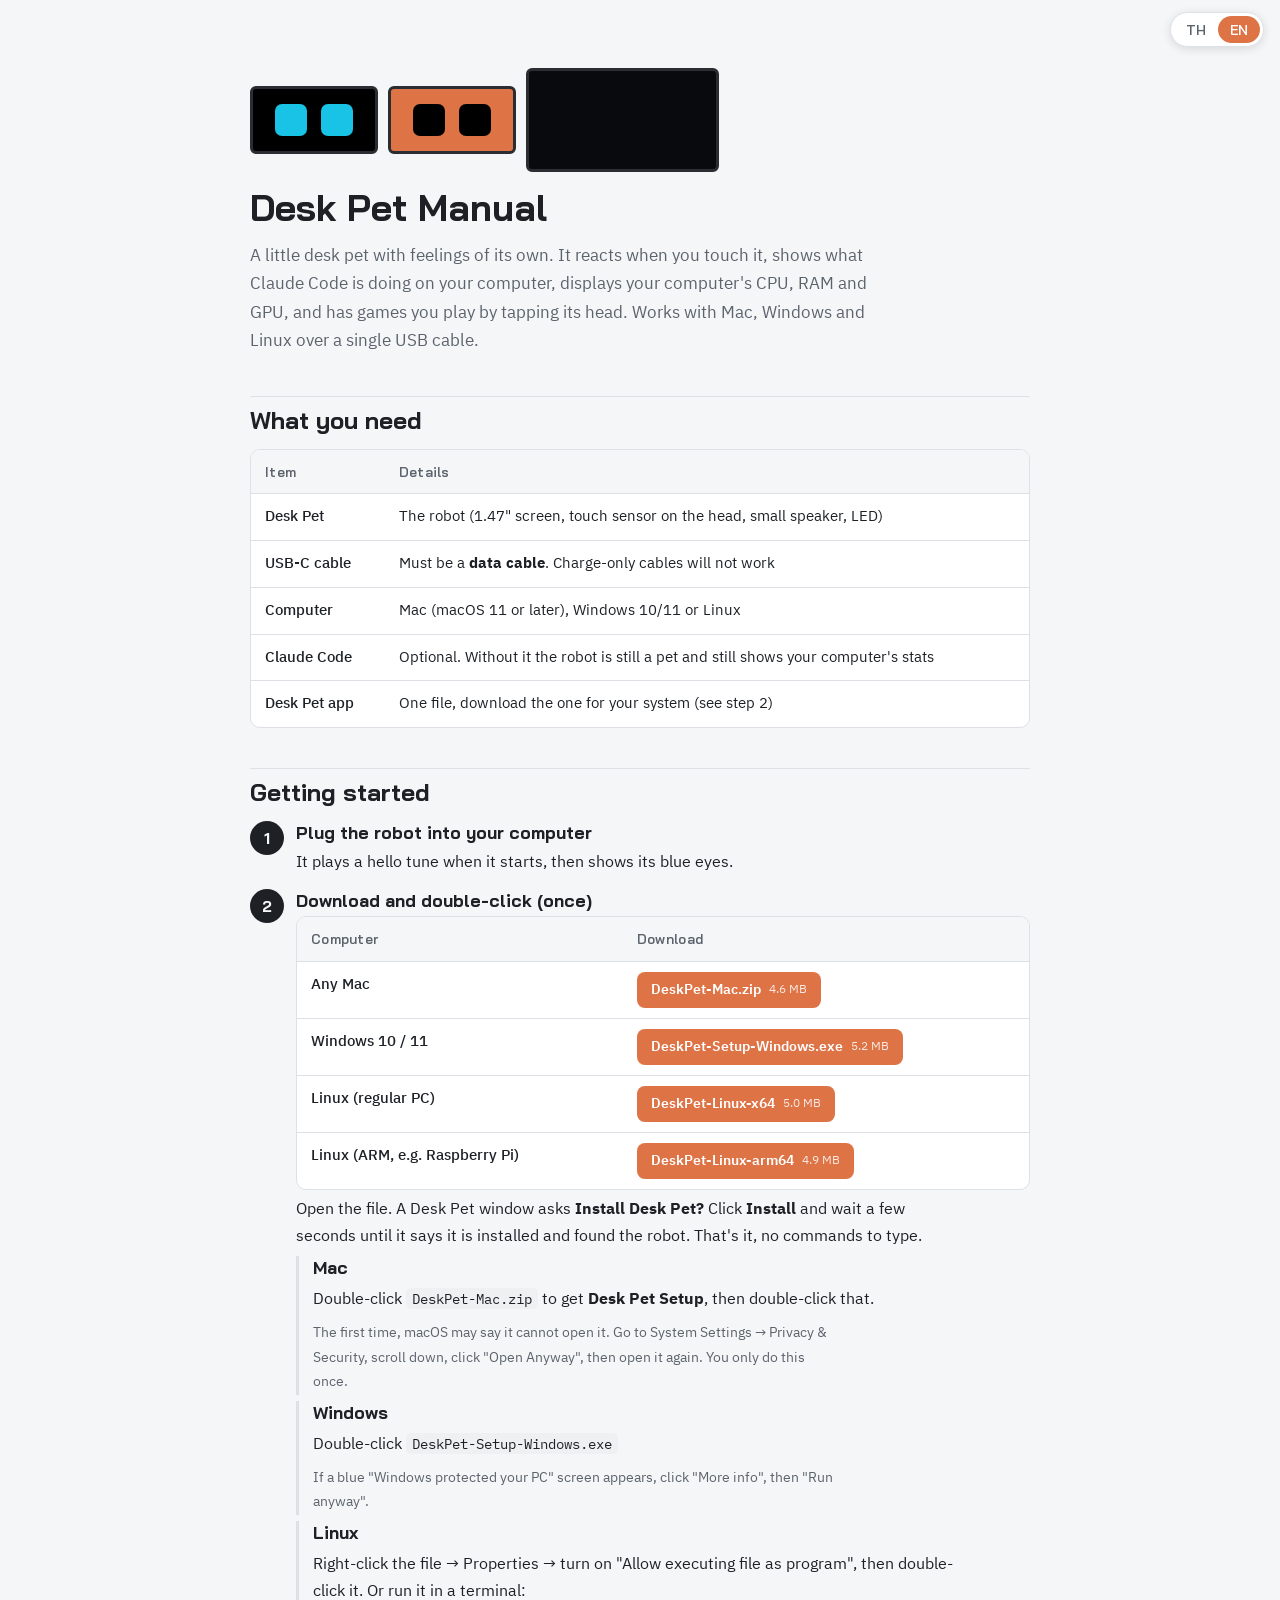
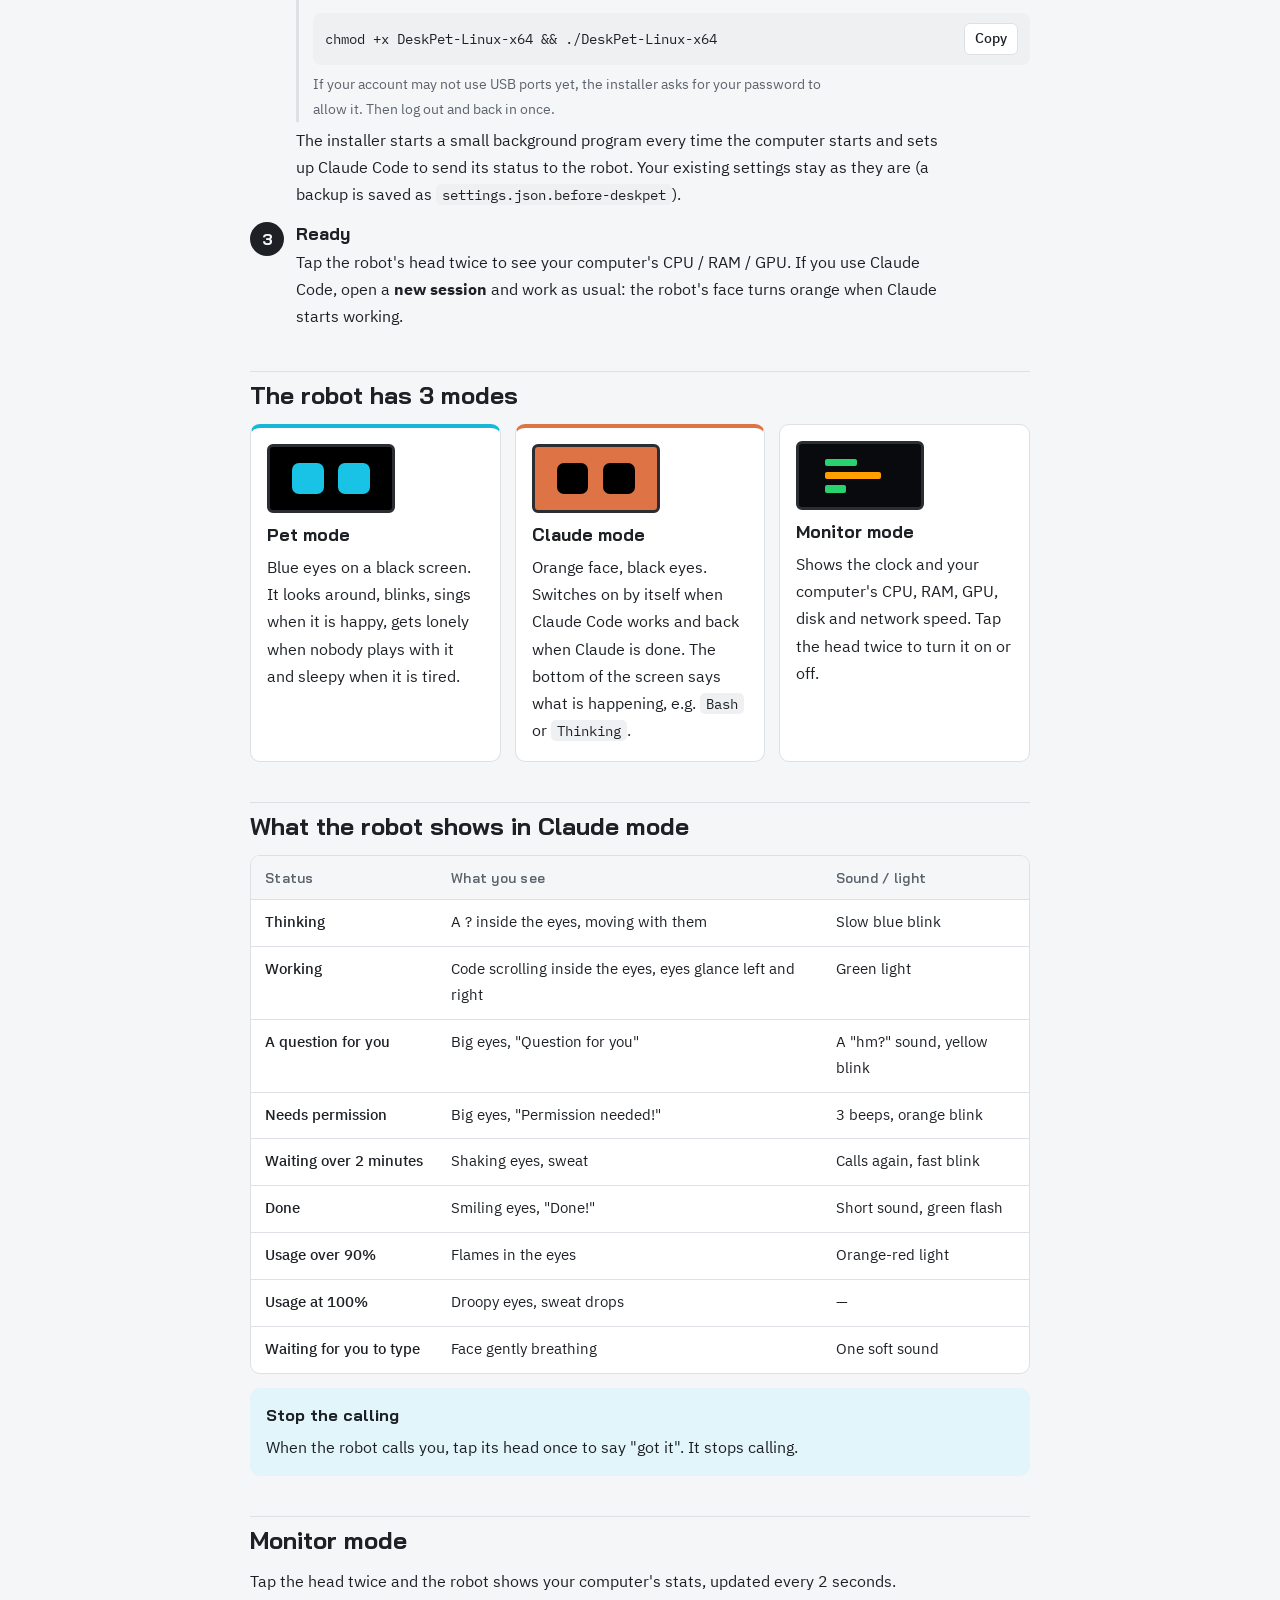
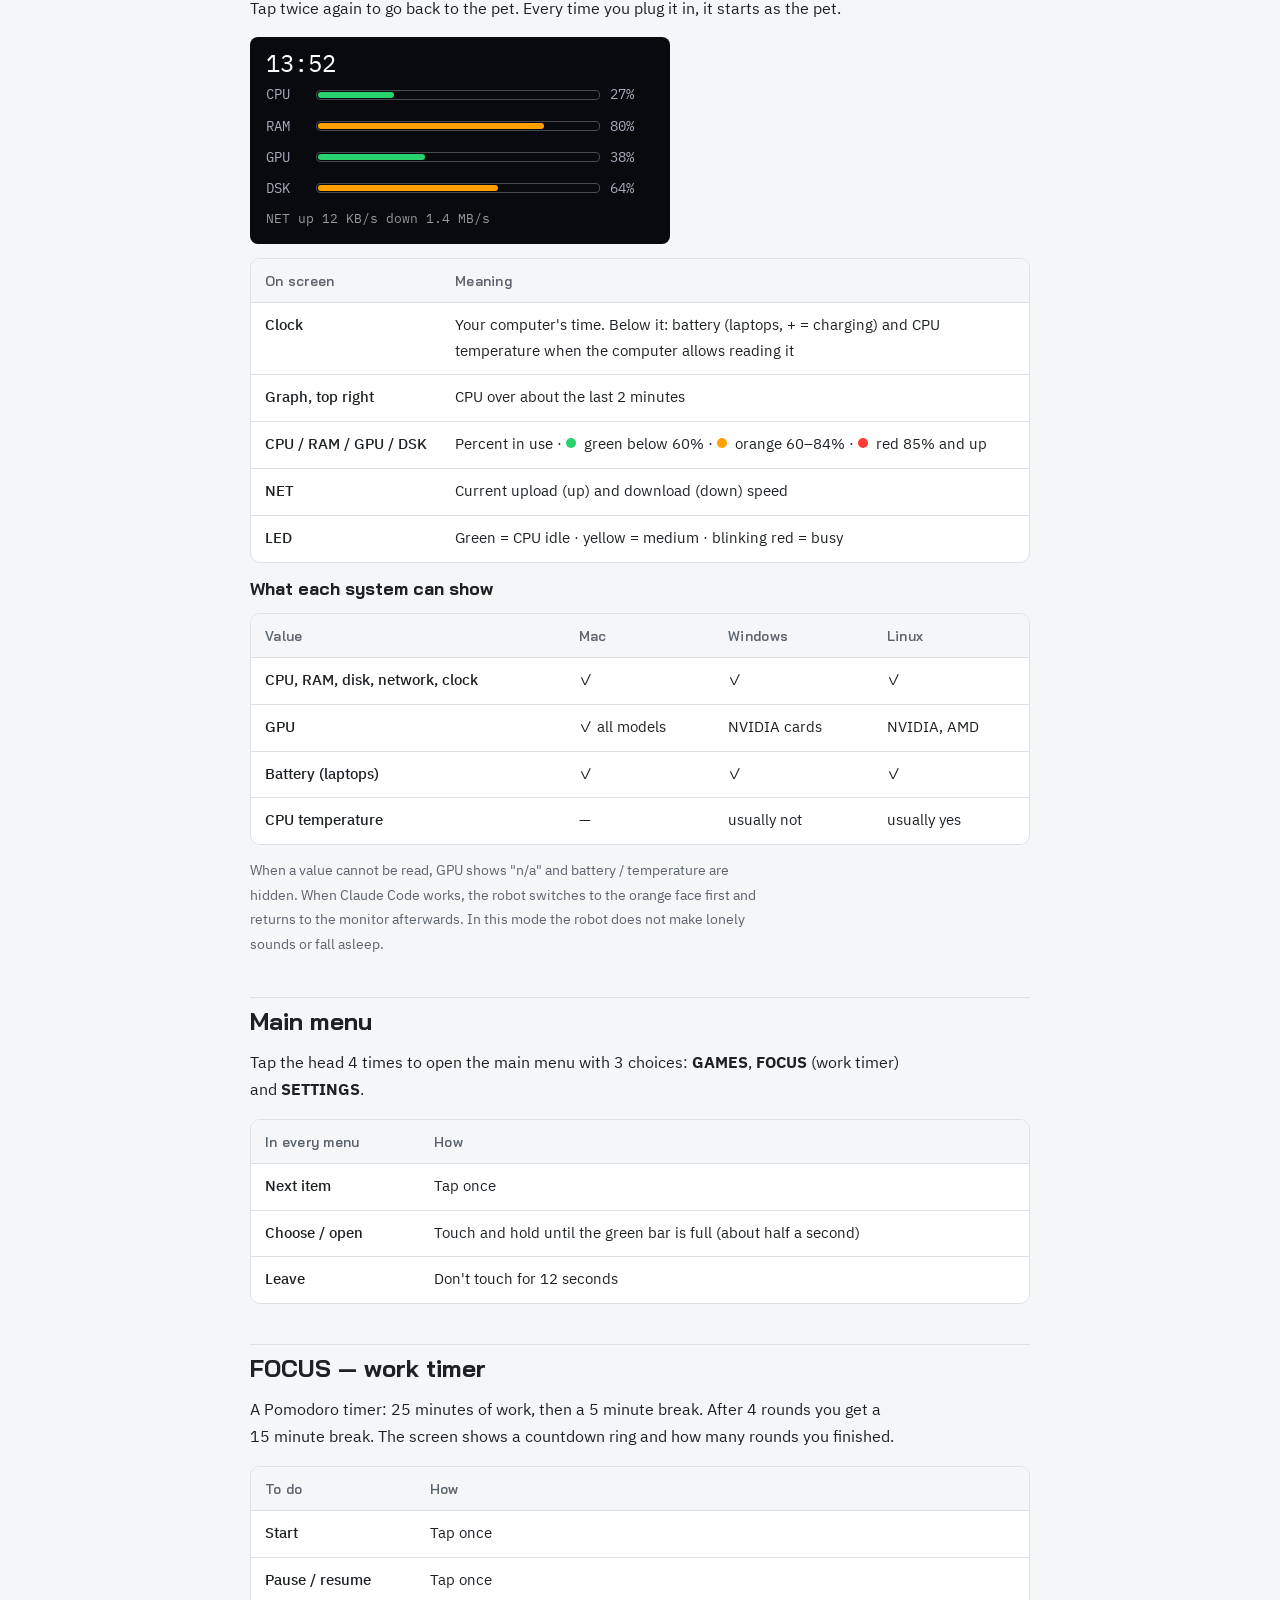
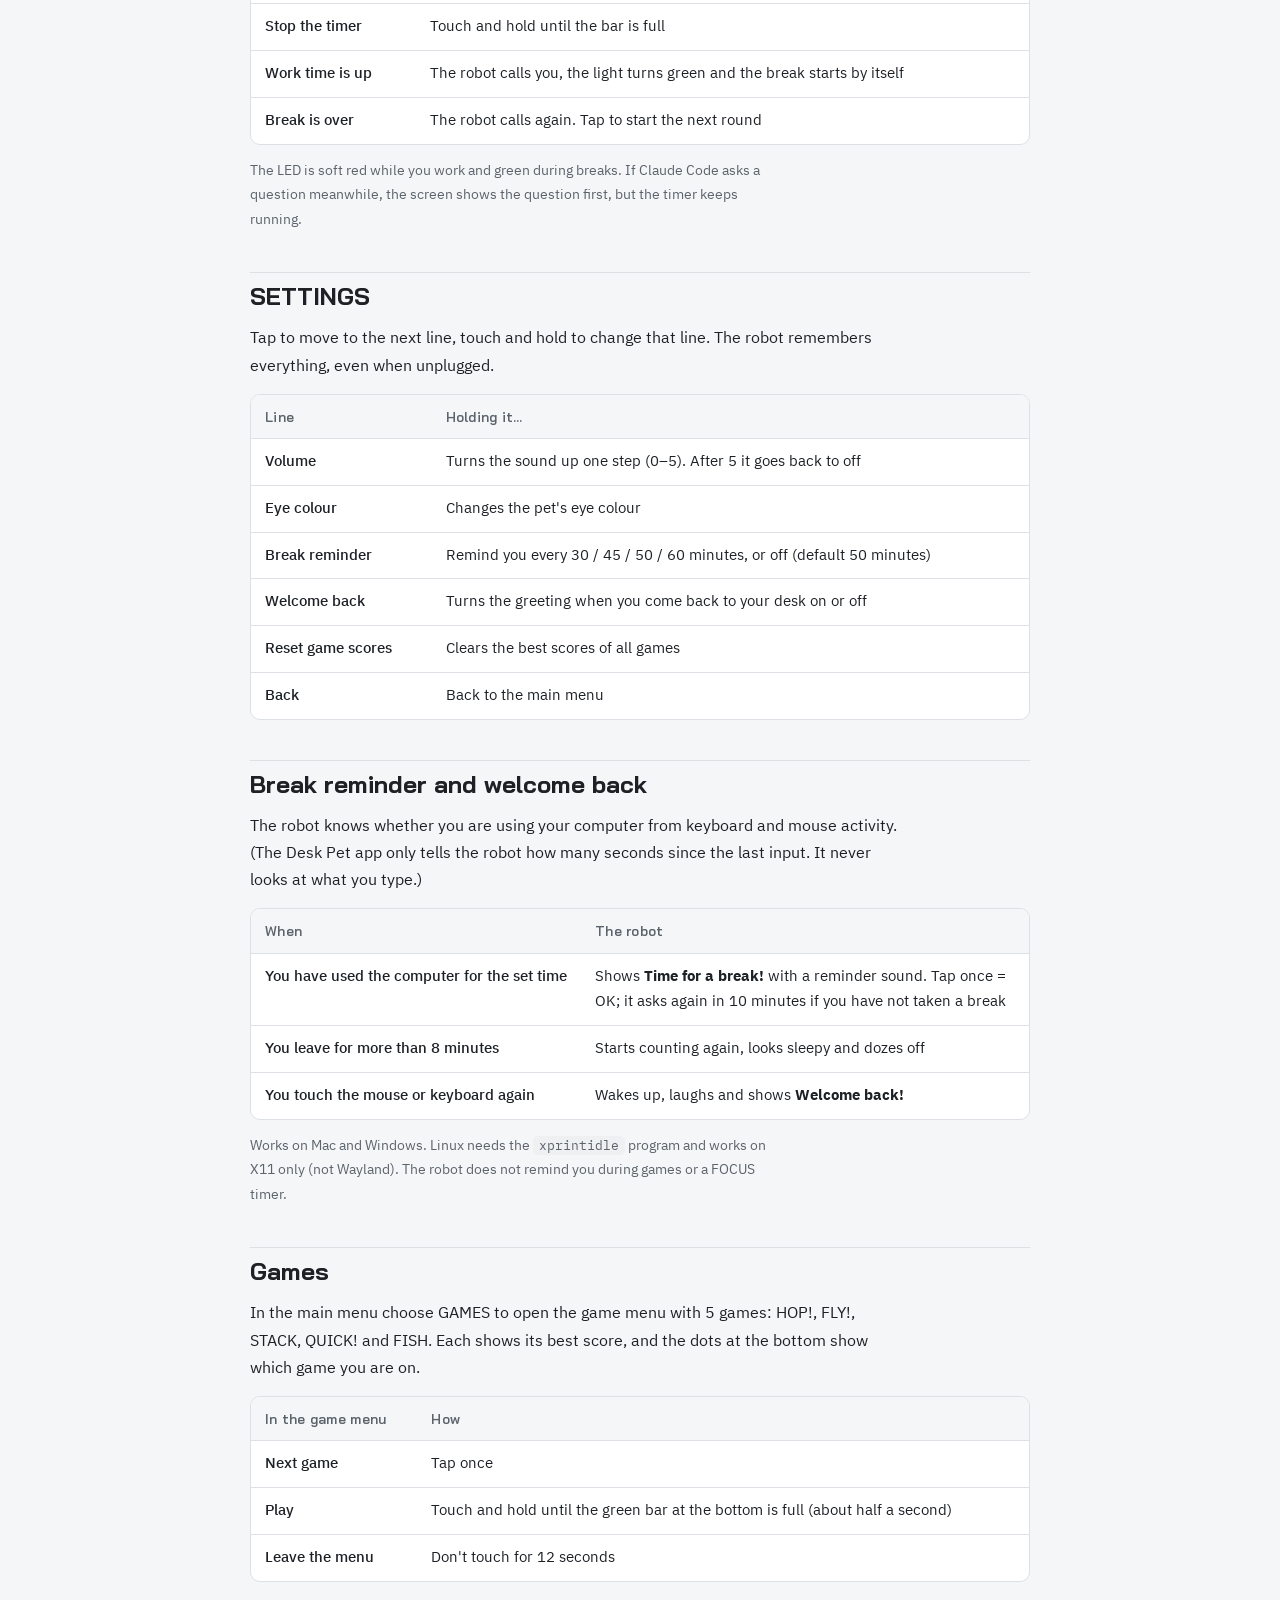
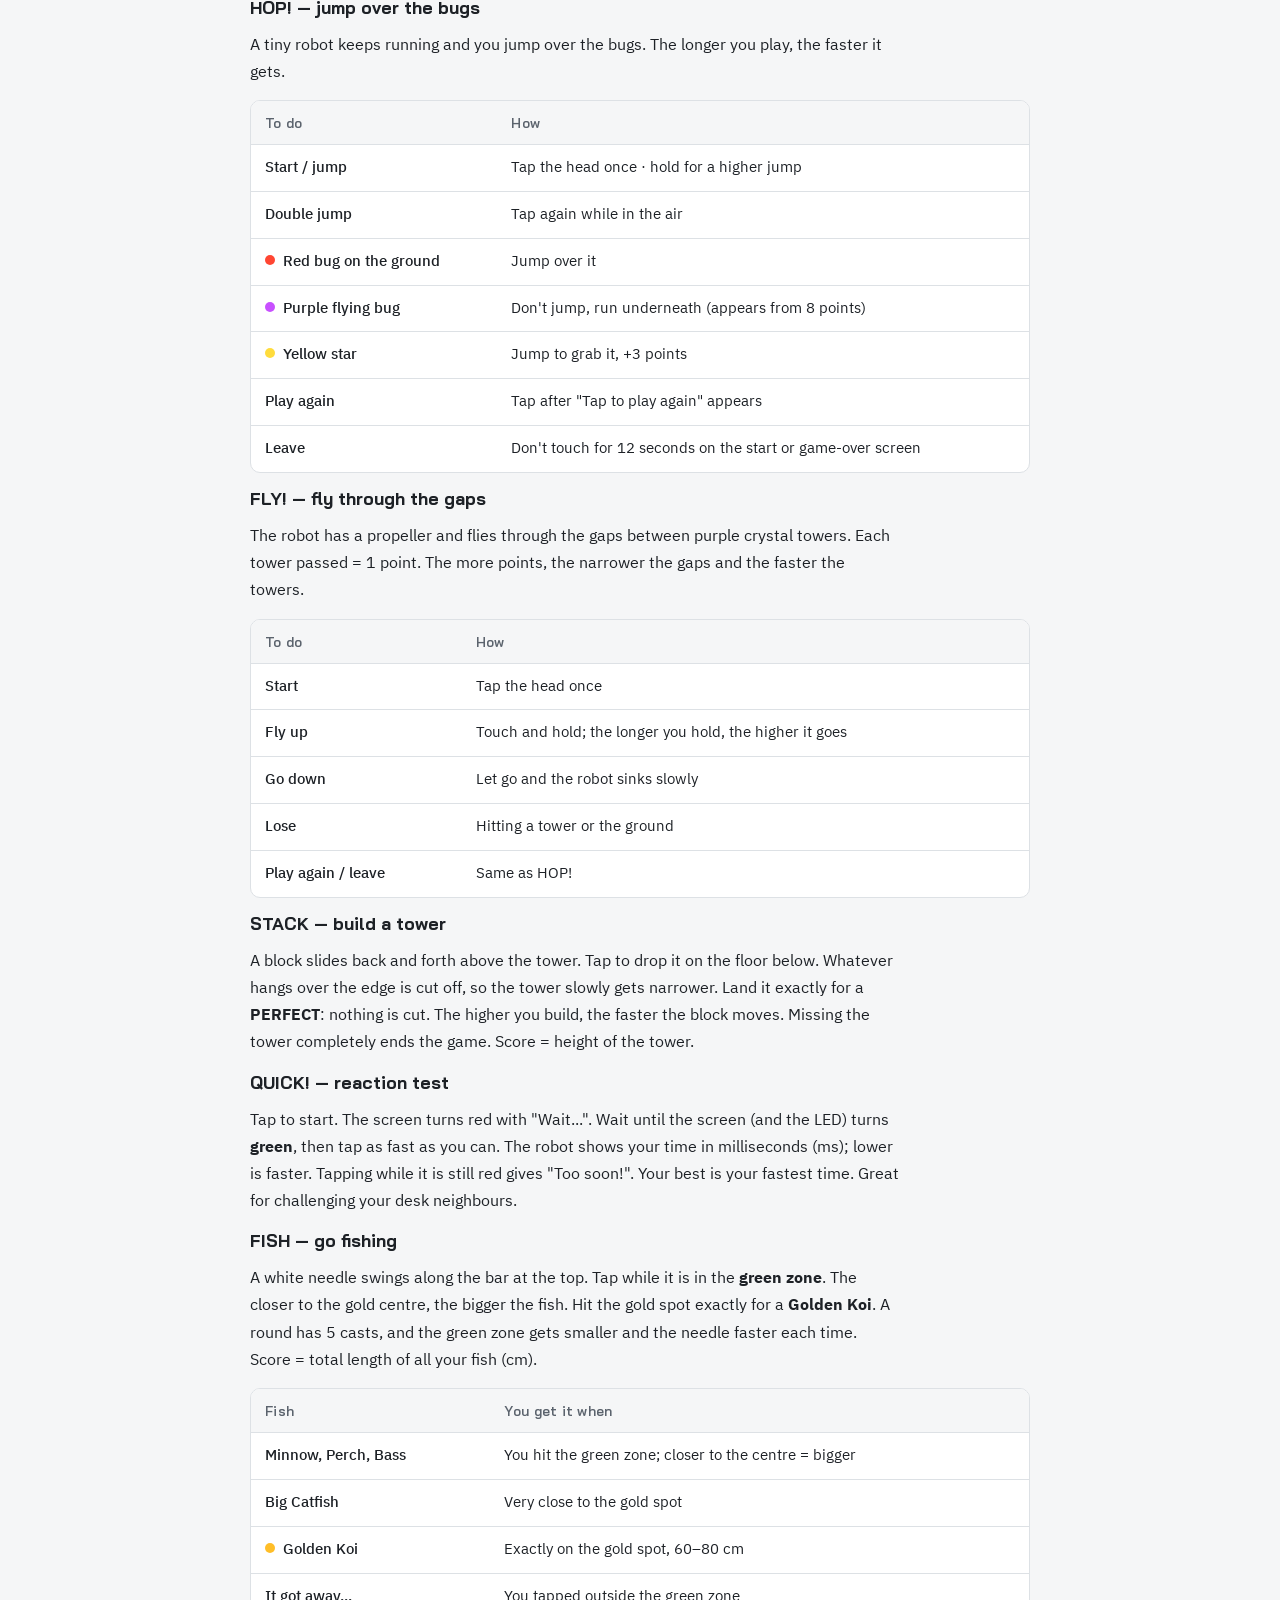
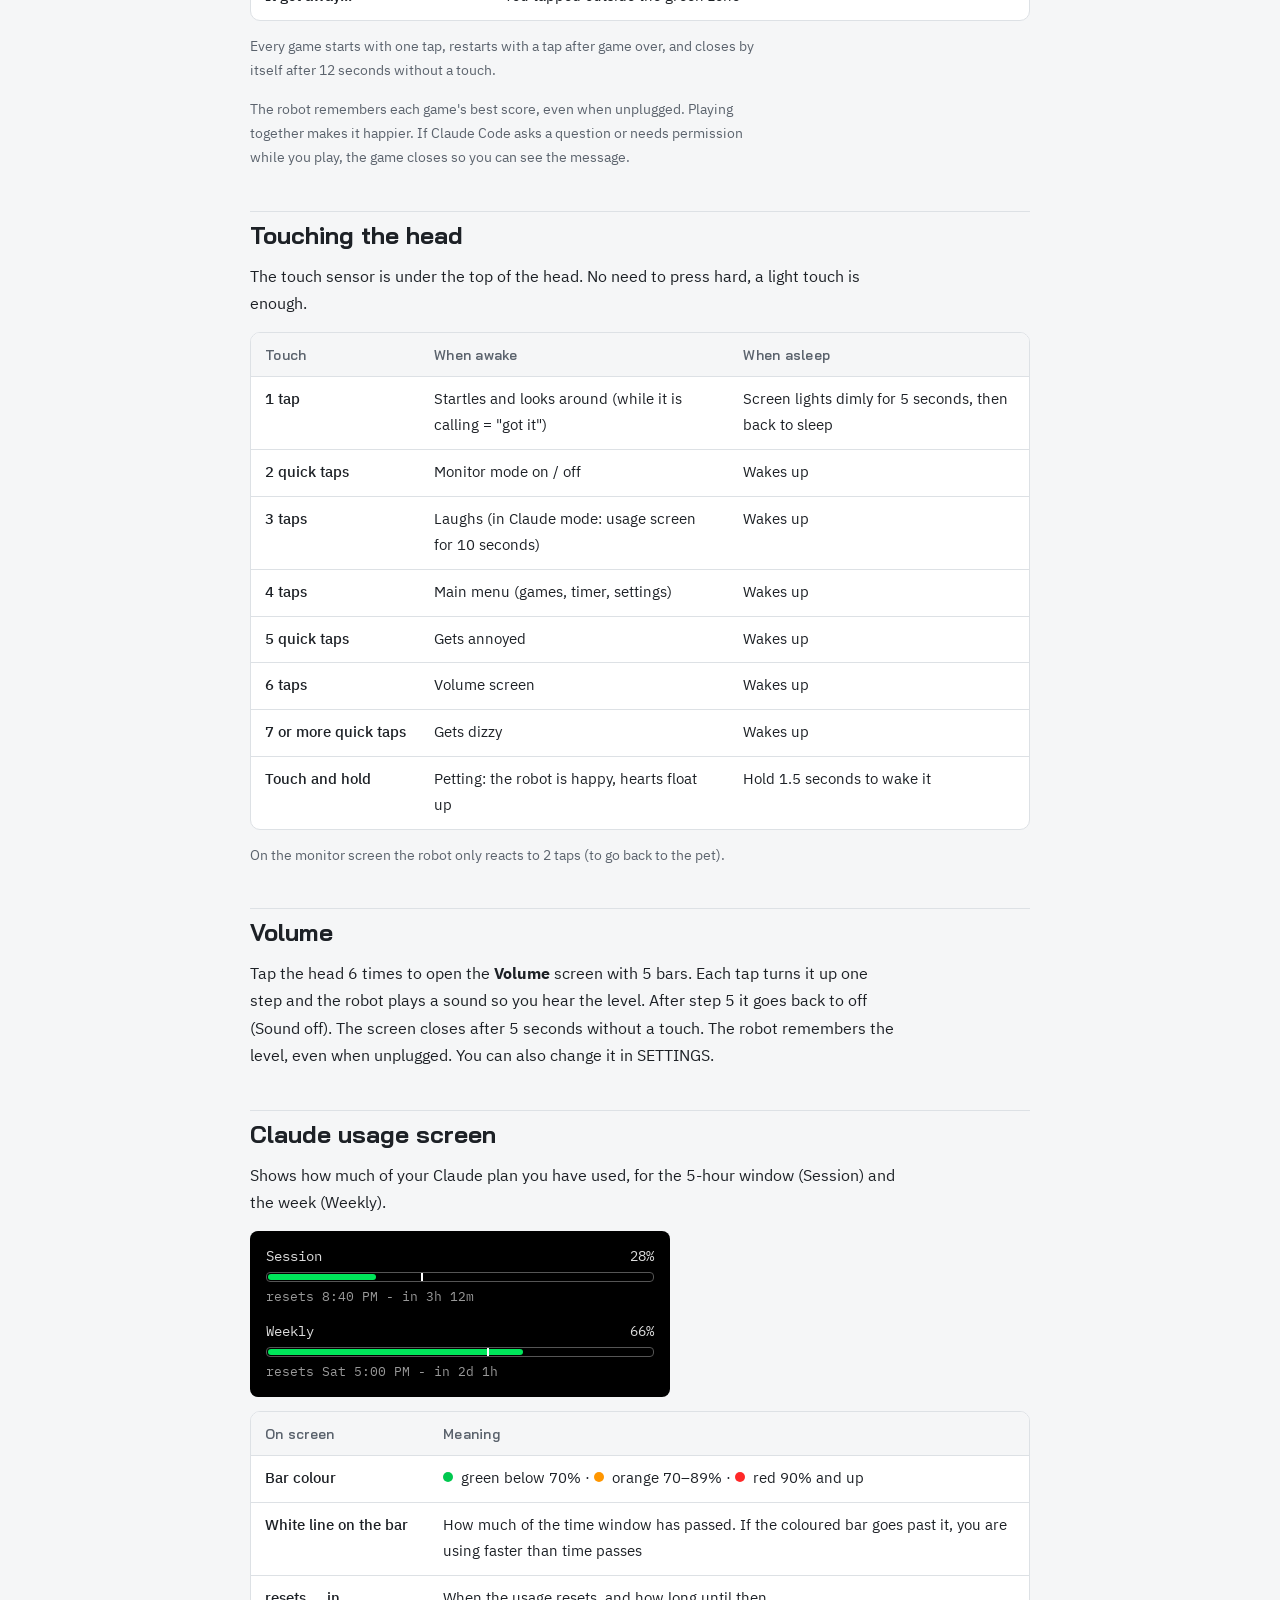
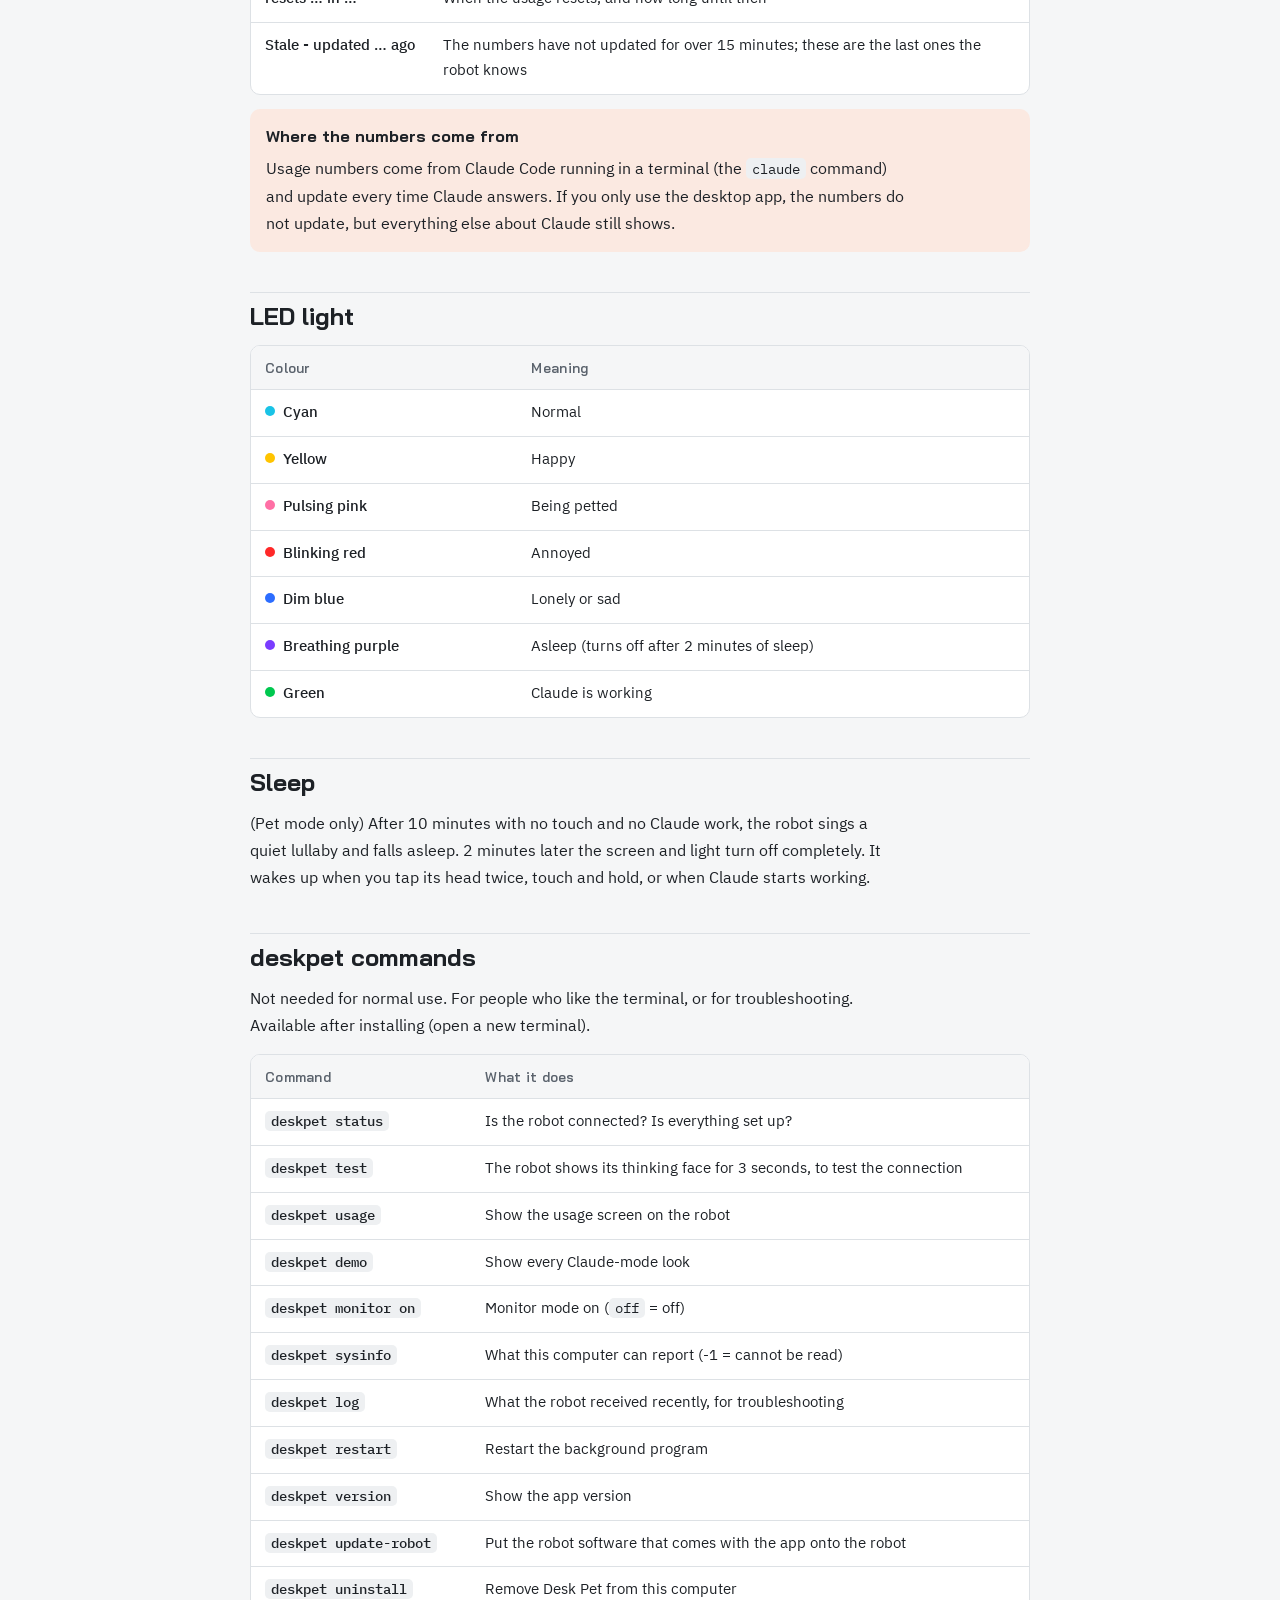
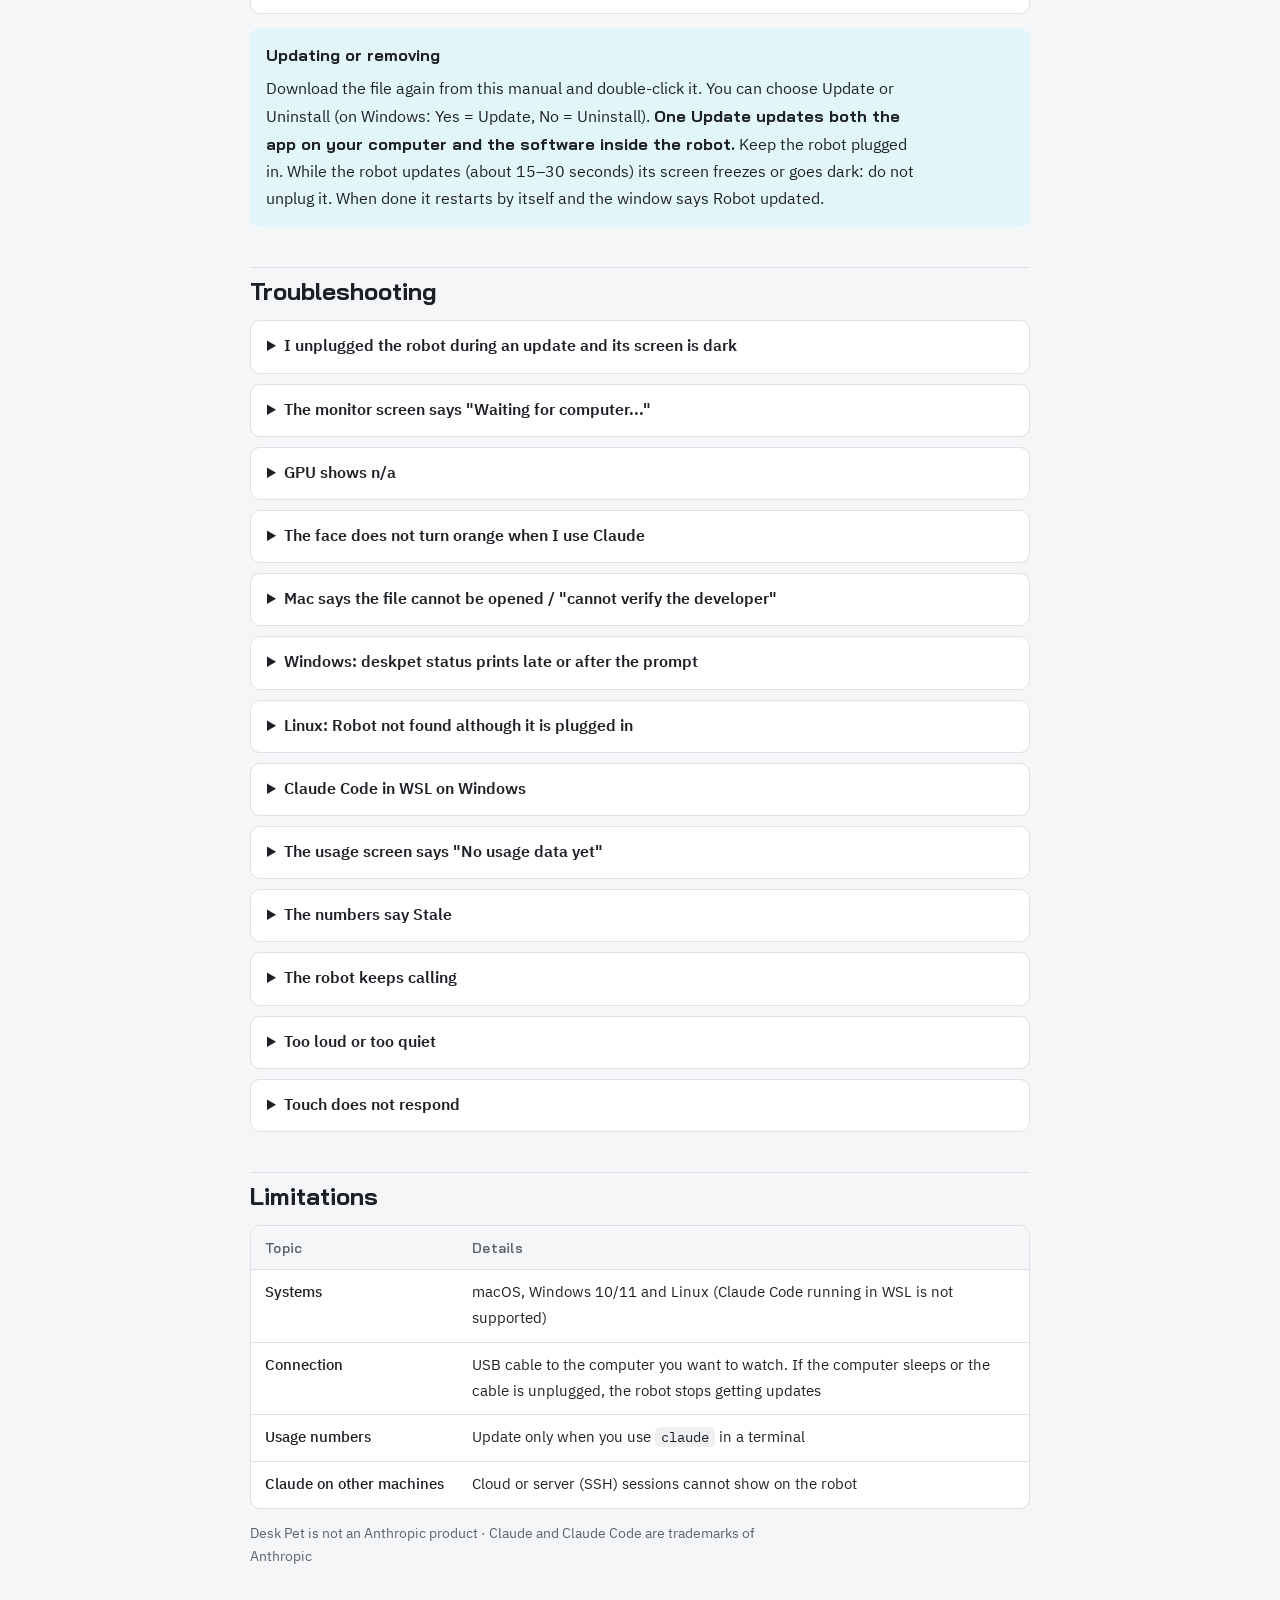
==== commit 55765b21: "Add files via upload" ====
--- a/index.html
+++ b/index.html
@@ -3,8 +3,8 @@
 <head>
 <meta charset="utf-8">
 <meta name="viewport" content="width=device-width, initial-scale=1, viewport-fit=cover">
-<meta name="description" content="คู่มือการใช้งาน Desk Pet">
-<title>คู่มือ Desk Pet</title>
+<meta name="description" content="Desk Pet manual / คู่มือการใช้งาน Desk Pet">
+<title>Desk Pet Manual · คู่มือ Desk Pet</title>
 <link rel="stylesheet" href="https://fonts.googleapis.com/css2?family=Bai+Jamjuree:wght@500;600;700&family=IBM+Plex+Sans+Thai:wght@400;500;600&family=IBM+Plex+Mono:wght@500&display=swap">
 <style>
 /* Layout: one reading column; small "screen chips" show what the robot's display looks like */
@@ -99,12 +99,21 @@
 summary { cursor: pointer; font-weight: 600; }
 details p { margin-top: 8px; }
 @media (prefers-reduced-motion: no-preference) { details[open] p { animation: fade .2s ease-out; } @keyframes fade { from { opacity: .4 } to { opacity: 1 } } }
+/* language switch: both languages live in the page, one main element each */
+:root:not([data-lang="en"]) main[data-lang="en"], :root[data-lang="en"] main[data-lang="th"] { display: none; }
+.langswitch { position: fixed; top: max(12px, env(safe-area-inset-top, 0px)); right: max(16px, env(safe-area-inset-right, 0px)); z-index: 10;
+  display: flex; background: var(--surface); border: 1px solid var(--line); border-radius: 999px; padding: 3px; box-shadow: 0 2px 10px rgba(0,0,0,.12); }
+.langswitch button { font: 600 0.85rem var(--display); border: 0; background: none; color: var(--muted); padding: 5px 12px; border-radius: 999px; cursor: pointer; }
+.langswitch button[aria-pressed="true"] { background: var(--claude); color: #fff; }
+.langswitch button:focus-visible { outline: 2px solid var(--claude); outline-offset: 2px; }
 </style>
 
 </head>
 <body>
-<main>
-  <header style="display:grid;gap:12px">
+<nav class="langswitch" aria-label="Language / ภาษา"><button type="button" data-set-lang="th" aria-pressed="true">TH</button><button type="button" data-set-lang="en" aria-pressed="false">EN</button></nav>
+
+<main lang="th" data-lang="th">
+  <header style="display:grid;gap:12px;padding-top:28px">
     <div style="display:flex;gap:10px;align-items:center;flex-wrap:wrap">
       <div class="screen pet" aria-hidden="true"><i></i><i></i></div>
       <div class="screen claude" aria-hidden="true"><i></i><i></i></div>
@@ -438,18 +447,375 @@
   </section>
 </main>
 
+<main lang="en" data-lang="en">
+  <header style="display:grid;gap:12px;padding-top:28px">
+    <div style="display:flex;gap:10px;align-items:center;flex-wrap:wrap">
+      <div class="screen pet" aria-hidden="true"><i></i><i></i></div>
+      <div class="screen claude" aria-hidden="true"><i></i><i></i></div>
+      <div class="screen sys" aria-hidden="true"><i style="width:45%;background:#28d26e"></i><i style="width:80%;background:#ffa000"></i><i style="width:30%;background:#28d26e"></i></div>
+    </div>
+    <h1>Desk Pet Manual</h1>
+    <p class="lede">A little desk pet with feelings of its own. It reacts when you touch it, shows what Claude Code is doing on your computer, displays your computer's CPU, RAM and GPU, and has games you play by tapping its head. Works with Mac, Windows and Linux over a single USB cable.</p>
+  </header>
+
+  <section>
+    <h2>What you need</h2>
+    <div class="tablewrap"><table>
+      <tr><th>Item</th><th>Details</th></tr>
+      <tr><td>Desk Pet</td><td>The robot (1.47" screen, touch sensor on the head, small speaker, LED)</td></tr>
+      <tr><td>USB-C cable</td><td>Must be a <strong>data cable</strong>. Charge-only cables will not work</td></tr>
+      <tr><td>Computer</td><td>Mac (macOS 11 or later), Windows 10/11 or Linux</td></tr>
+      <tr><td>Claude Code</td><td>Optional. Without it the robot is still a pet and still shows your computer's stats</td></tr>
+      <tr><td>Desk Pet app</td><td>One file, download the one for your system (see step 2)</td></tr>
+    </table></div>
+  </section>
+
+  <section>
+    <h2>Getting started</h2>
+    <ol class="steps">
+      <li><div><h3>Plug the robot into your computer</h3><p>It plays a hello tune when it starts, then shows its blue eyes.</p></div></li>
+      <li><div><h3>Download and double-click (once)</h3>
+        <div class="tablewrap"><table>
+          <tr><th>Computer</th><th>Download</th></tr>
+          <tr><td>Any Mac</td><td><a class="dl" href="https://github.com/sowhat0846443335-star/deskpet/releases/latest/download/DeskPet-Mac.zip" target="_blank" rel="noopener">DeskPet-Mac.zip <small>4.6 MB</small></a></td></tr>
+          <tr><td>Windows 10 / 11</td><td><a class="dl" href="https://github.com/sowhat0846443335-star/deskpet/releases/latest/download/DeskPet-Setup-Windows.exe" target="_blank" rel="noopener">DeskPet-Setup-Windows.exe <small>5.2 MB</small></a></td></tr>
+          <tr><td>Linux (regular PC)</td><td><a class="dl" href="https://github.com/sowhat0846443335-star/deskpet/releases/latest/download/DeskPet-Linux-x64" target="_blank" rel="noopener">DeskPet-Linux-x64 <small>5.0 MB</small></a></td></tr>
+          <tr><td>Linux (ARM, e.g. Raspberry Pi)</td><td><a class="dl" href="https://github.com/sowhat0846443335-star/deskpet/releases/latest/download/DeskPet-Linux-arm64" target="_blank" rel="noopener">DeskPet-Linux-arm64 <small>4.9 MB</small></a></td></tr>
+        </table></div>
+        <p>Open the file. A Desk Pet window asks <strong>Install Desk Pet?</strong> Click <strong>Install</strong> and wait a few seconds until it says it is installed and found the robot. That's it, no commands to type.</p>
+        <div class="osblock"><h3>Mac</h3>
+          <p>Double-click <code>DeskPet-Mac.zip</code> to get <strong>Desk Pet Setup</strong>, then double-click that.</p>
+          <p class="hint">The first time, macOS may say it cannot open it. Go to System Settings → Privacy &amp; Security, scroll down, click "Open Anyway", then open it again. You only do this once.</p>
+        </div>
+        <div class="osblock"><h3>Windows</h3>
+          <p>Double-click <code>DeskPet-Setup-Windows.exe</code></p>
+          <p class="hint">If a blue "Windows protected your PC" screen appears, click "More info", then "Run anyway".</p>
+        </div>
+        <div class="osblock"><h3>Linux</h3>
+          <p>Right-click the file → Properties → turn on "Allow executing file as program", then double-click it. Or run it in a terminal:</p>
+          <div class="cmdblock"><code id="cmd-linux-en">chmod +x DeskPet-Linux-x64 &amp;&amp; ./DeskPet-Linux-x64</code><button type="button" data-copy="cmd-linux-en">Copy</button></div>
+          <p class="hint">If your account may not use USB ports yet, the installer asks for your password to allow it. Then log out and back in once.</p>
+        </div>
+        <p>The installer starts a small background program every time the computer starts and sets up Claude Code to send its status to the robot. Your existing settings stay as they are (a backup is saved as <code>settings.json.before-deskpet</code>).</p></div></li>
+      <li><div><h3>Ready</h3><p>Tap the robot's head twice to see your computer's CPU / RAM / GPU. If you use Claude Code, open a <strong>new session</strong> and work as usual: the robot's face turns orange when Claude starts working.</p></div></li>
+    </ol>
+  </section>
+
+  <section>
+    <h2>The robot has 3 modes</h2>
+    <div class="modes">
+      <div class="mode pet">
+        <div class="screen pet" aria-hidden="true"><i></i><i></i></div>
+        <h3>Pet mode</h3>
+        <p>Blue eyes on a black screen. It looks around, blinks, sings when it is happy, gets lonely when nobody plays with it and sleepy when it is tired.</p>
+      </div>
+      <div class="mode claude">
+        <div class="screen claude" aria-hidden="true"><i></i><i></i></div>
+        <h3>Claude mode</h3>
+        <p>Orange face, black eyes. Switches on by itself when Claude Code works and back when Claude is done. The bottom of the screen says what is happening, e.g. <code>Bash</code> or <code>Thinking</code>.</p>
+      </div>
+      <div class="mode">
+        <div class="screen sys" aria-hidden="true"><i style="width:45%;background:#28d26e"></i><i style="width:80%;background:#ffa000"></i><i style="width:30%;background:#28d26e"></i></div>
+        <h3>Monitor mode</h3>
+        <p>Shows the clock and your computer's CPU, RAM, GPU, disk and network speed. Tap the head twice to turn it on or off.</p>
+      </div>
+    </div>
+  </section>
+
+  <section>
+    <h2>What the robot shows in Claude mode</h2>
+    <div class="tablewrap"><table>
+      <tr><th>Status</th><th>What you see</th><th>Sound / light</th></tr>
+      <tr><td>Thinking</td><td>A ? inside the eyes, moving with them</td><td>Slow blue blink</td></tr>
+      <tr><td>Working</td><td>Code scrolling inside the eyes, eyes glance left and right</td><td>Green light</td></tr>
+      <tr><td>A question for you</td><td>Big eyes, "Question for you"</td><td>A "hm?" sound, yellow blink</td></tr>
+      <tr><td>Needs permission</td><td>Big eyes, "Permission needed!"</td><td>3 beeps, orange blink</td></tr>
+      <tr><td>Waiting over 2 minutes</td><td>Shaking eyes, sweat</td><td>Calls again, fast blink</td></tr>
+      <tr><td>Done</td><td>Smiling eyes, "Done!"</td><td>Short sound, green flash</td></tr>
+      <tr><td>Usage over 90%</td><td>Flames in the eyes</td><td>Orange-red light</td></tr>
+      <tr><td>Usage at 100%</td><td>Droopy eyes, sweat drops</td><td>—</td></tr>
+      <tr><td>Waiting for you to type</td><td>Face gently breathing</td><td>One soft sound</td></tr>
+    </table></div>
+    <div class="note info"><strong>Stop the calling</strong><p>When the robot calls you, tap its head once to say "got it". It stops calling.</p></div>
+  </section>
+
+  <section>
+    <h2>Monitor mode</h2>
+    <p>Tap the head twice and the robot shows your computer's stats, updated every 2 seconds. Tap twice again to go back to the pet. Every time you plug it in, it starts as the pet.</p>
+    <div class="mon" role="img" aria-label="Example monitor screen: CPU 27, RAM 80, GPU 38, disk 64 percent">
+      <div class="clk">13:52</div>
+      <div class="r"><span>CPU</span><div class="bar"><span style="width:27%;background:#28d26e"></span></div><span>27%</span></div>
+      <div class="r"><span>RAM</span><div class="bar"><span style="width:80%;background:#ffa000"></span></div><span>80%</span></div>
+      <div class="r"><span>GPU</span><div class="bar"><span style="width:38%;background:#28d26e"></span></div><span>38%</span></div>
+      <div class="r"><span>DSK</span><div class="bar"><span style="width:64%;background:#ffa000"></span></div><span>64%</span></div>
+      <div class="small">NET  up 12 KB/s   down 1.4 MB/s</div>
+    </div>
+    <div class="tablewrap"><table>
+      <tr><th>On screen</th><th>Meaning</th></tr>
+      <tr><td>Clock</td><td>Your computer's time. Below it: battery (laptops, + = charging) and CPU temperature when the computer allows reading it</td></tr>
+      <tr><td>Graph, top right</td><td>CPU over about the last 2 minutes</td></tr>
+      <tr><td>CPU / RAM / GPU / DSK</td><td>Percent in use · <span class="dot" style="background:#28d26e"></span>green below 60% · <span class="dot" style="background:#ffa000"></span>orange 60–84% · <span class="dot" style="background:#ff3c32"></span>red 85% and up</td></tr>
+      <tr><td>NET</td><td>Current upload (up) and download (down) speed</td></tr>
+      <tr><td>LED</td><td>Green = CPU idle · yellow = medium · blinking red = busy</td></tr>
+    </table></div>
+    <h3>What each system can show</h3>
+    <div class="tablewrap"><table>
+      <tr><th>Value</th><th>Mac</th><th>Windows</th><th>Linux</th></tr>
+      <tr><td>CPU, RAM, disk, network, clock</td><td>✓</td><td>✓</td><td>✓</td></tr>
+      <tr><td>GPU</td><td>✓ all models</td><td>NVIDIA cards</td><td>NVIDIA, AMD</td></tr>
+      <tr><td>Battery (laptops)</td><td>✓</td><td>✓</td><td>✓</td></tr>
+      <tr><td>CPU temperature</td><td>—</td><td>usually not</td><td>usually yes</td></tr>
+    </table></div>
+    <p class="hint">When a value cannot be read, GPU shows "n/a" and battery / temperature are hidden. When Claude Code works, the robot switches to the orange face first and returns to the monitor afterwards. In this mode the robot does not make lonely sounds or fall asleep.</p>
+  </section>
+
+  <section>
+    <h2>Main menu</h2>
+    <p>Tap the head 4 times to open the main menu with 3 choices: <strong>GAMES</strong>, <strong>FOCUS</strong> (work timer) and <strong>SETTINGS</strong>.</p>
+    <div class="tablewrap"><table>
+      <tr><th>In every menu</th><th>How</th></tr>
+      <tr><td>Next item</td><td>Tap once</td></tr>
+      <tr><td>Choose / open</td><td>Touch and hold until the green bar is full (about half a second)</td></tr>
+      <tr><td>Leave</td><td>Don't touch for 12 seconds</td></tr>
+    </table></div>
+  </section>
+
+  <section>
+    <h2>FOCUS — work timer</h2>
+    <p>A Pomodoro timer: 25 minutes of work, then a 5 minute break. After 4 rounds you get a 15 minute break. The screen shows a countdown ring and how many rounds you finished.</p>
+    <div class="tablewrap"><table>
+      <tr><th>To do</th><th>How</th></tr>
+      <tr><td>Start</td><td>Tap once</td></tr>
+      <tr><td>Pause / resume</td><td>Tap once</td></tr>
+      <tr><td>Stop the timer</td><td>Touch and hold until the bar is full</td></tr>
+      <tr><td>Work time is up</td><td>The robot calls you, the light turns green and the break starts by itself</td></tr>
+      <tr><td>Break is over</td><td>The robot calls again. Tap to start the next round</td></tr>
+    </table></div>
+    <p class="hint">The LED is soft red while you work and green during breaks. If Claude Code asks a question meanwhile, the screen shows the question first, but the timer keeps running.</p>
+  </section>
+
+  <section>
+    <h2>SETTINGS</h2>
+    <p>Tap to move to the next line, touch and hold to change that line. The robot remembers everything, even when unplugged.</p>
+    <div class="tablewrap"><table>
+      <tr><th>Line</th><th>Holding it…</th></tr>
+      <tr><td>Volume</td><td>Turns the sound up one step (0–5). After 5 it goes back to off</td></tr>
+      <tr><td>Eye colour</td><td>Changes the pet's eye colour</td></tr>
+      <tr><td>Break reminder</td><td>Remind you every 30 / 45 / 50 / 60 minutes, or off (default 50 minutes)</td></tr>
+      <tr><td>Welcome back</td><td>Turns the greeting when you come back to your desk on or off</td></tr>
+      <tr><td>Reset game scores</td><td>Clears the best scores of all games</td></tr>
+      <tr><td>Back</td><td>Back to the main menu</td></tr>
+    </table></div>
+  </section>
+
+  <section>
+    <h2>Break reminder and welcome back</h2>
+    <p>The robot knows whether you are using your computer from keyboard and mouse activity. (The Desk Pet app only tells the robot how many seconds since the last input. It never looks at what you type.)</p>
+    <div class="tablewrap"><table>
+      <tr><th>When</th><th>The robot</th></tr>
+      <tr><td>You have used the computer for the set time</td><td>Shows <strong>Time for a break!</strong> with a reminder sound. Tap once = OK; it asks again in 10 minutes if you have not taken a break</td></tr>
+      <tr><td>You leave for more than 8 minutes</td><td>Starts counting again, looks sleepy and dozes off</td></tr>
+      <tr><td>You touch the mouse or keyboard again</td><td>Wakes up, laughs and shows <strong>Welcome back!</strong></td></tr>
+    </table></div>
+    <p class="hint">Works on Mac and Windows. Linux needs the <code>xprintidle</code> program and works on X11 only (not Wayland). The robot does not remind you during games or a FOCUS timer.</p>
+  </section>
+
+  <section>
+    <h2>Games</h2>
+    <p>In the main menu choose GAMES to open the game menu with 5 games: HOP!, FLY!, STACK, QUICK! and FISH. Each shows its best score, and the dots at the bottom show which game you are on.</p>
+    <div class="tablewrap"><table>
+      <tr><th>In the game menu</th><th>How</th></tr>
+      <tr><td>Next game</td><td>Tap once</td></tr>
+      <tr><td>Play</td><td>Touch and hold until the green bar at the bottom is full (about half a second)</td></tr>
+      <tr><td>Leave the menu</td><td>Don't touch for 12 seconds</td></tr>
+    </table></div>
+    <h3>HOP! — jump over the bugs</h3>
+    <p>A tiny robot keeps running and you jump over the bugs. The longer you play, the faster it gets.</p>
+    <div class="tablewrap"><table>
+      <tr><th>To do</th><th>How</th></tr>
+      <tr><td>Start / jump</td><td>Tap the head once · hold for a higher jump</td></tr>
+      <tr><td>Double jump</td><td>Tap again while in the air</td></tr>
+      <tr><td><span class="dot" style="background:#ff4632"></span>Red bug on the ground</td><td>Jump over it</td></tr>
+      <tr><td><span class="dot" style="background:#c850ff"></span>Purple flying bug</td><td>Don't jump, run underneath (appears from 8 points)</td></tr>
+      <tr><td><span class="dot" style="background:#ffdc3c"></span>Yellow star</td><td>Jump to grab it, +3 points</td></tr>
+      <tr><td>Play again</td><td>Tap after "Tap to play again" appears</td></tr>
+      <tr><td>Leave</td><td>Don't touch for 12 seconds on the start or game-over screen</td></tr>
+    </table></div>
+    <h3>FLY! — fly through the gaps</h3>
+    <p>The robot has a propeller and flies through the gaps between purple crystal towers. Each tower passed = 1 point. The more points, the narrower the gaps and the faster the towers.</p>
+    <div class="tablewrap"><table>
+      <tr><th>To do</th><th>How</th></tr>
+      <tr><td>Start</td><td>Tap the head once</td></tr>
+      <tr><td>Fly up</td><td>Touch and hold; the longer you hold, the higher it goes</td></tr>
+      <tr><td>Go down</td><td>Let go and the robot sinks slowly</td></tr>
+      <tr><td>Lose</td><td>Hitting a tower or the ground</td></tr>
+      <tr><td>Play again / leave</td><td>Same as HOP!</td></tr>
+    </table></div>
+    <h3>STACK — build a tower</h3>
+    <p>A block slides back and forth above the tower. Tap to drop it on the floor below. Whatever hangs over the edge is cut off, so the tower slowly gets narrower. Land it exactly for a <strong>PERFECT</strong>: nothing is cut. The higher you build, the faster the block moves. Missing the tower completely ends the game. Score = height of the tower.</p>
+    <h3>QUICK! — reaction test</h3>
+    <p>Tap to start. The screen turns red with "Wait...". Wait until the screen (and the LED) turns <strong>green</strong>, then tap as fast as you can. The robot shows your time in milliseconds (ms); lower is faster. Tapping while it is still red gives "Too soon!". Your best is your fastest time. Great for challenging your desk neighbours.</p>
+    <h3>FISH — go fishing</h3>
+    <p>A white needle swings along the bar at the top. Tap while it is in the <strong>green zone</strong>. The closer to the gold centre, the bigger the fish. Hit the gold spot exactly for a <strong>Golden Koi</strong>. A round has 5 casts, and the green zone gets smaller and the needle faster each time. Score = total length of all your fish (cm).</p>
+    <div class="tablewrap"><table>
+      <tr><th>Fish</th><th>You get it when</th></tr>
+      <tr><td>Minnow, Perch, Bass</td><td>You hit the green zone; closer to the centre = bigger</td></tr>
+      <tr><td>Big Catfish</td><td>Very close to the gold spot</td></tr>
+      <tr><td><span class="dot" style="background:#ffbe28"></span>Golden Koi</td><td>Exactly on the gold spot, 60–80 cm</td></tr>
+      <tr><td>It got away...</td><td>You tapped outside the green zone</td></tr>
+    </table></div>
+    <p class="hint">Every game starts with one tap, restarts with a tap after game over, and closes by itself after 12 seconds without a touch.</p>
+    <p class="hint">The robot remembers each game's best score, even when unplugged. Playing together makes it happier. If Claude Code asks a question or needs permission while you play, the game closes so you can see the message.</p>
+  </section>
+
+  <section>
+    <h2>Touching the head</h2>
+    <p>The touch sensor is under the top of the head. No need to press hard, a light touch is enough.</p>
+    <div class="tablewrap"><table>
+      <tr><th>Touch</th><th>When awake</th><th>When asleep</th></tr>
+      <tr><td>1 tap</td><td>Startles and looks around (while it is calling = "got it")</td><td>Screen lights dimly for 5 seconds, then back to sleep</td></tr>
+      <tr><td>2 quick taps</td><td>Monitor mode on / off</td><td>Wakes up</td></tr>
+      <tr><td>3 taps</td><td>Laughs (in Claude mode: usage screen for 10 seconds)</td><td>Wakes up</td></tr>
+      <tr><td>4 taps</td><td>Main menu (games, timer, settings)</td><td>Wakes up</td></tr>
+      <tr><td>5 quick taps</td><td>Gets annoyed</td><td>Wakes up</td></tr>
+      <tr><td>6 taps</td><td>Volume screen</td><td>Wakes up</td></tr>
+      <tr><td>7 or more quick taps</td><td>Gets dizzy</td><td>Wakes up</td></tr>
+      <tr><td>Touch and hold</td><td>Petting: the robot is happy, hearts float up</td><td>Hold 1.5 seconds to wake it</td></tr>
+    </table></div>
+    <p class="hint">On the monitor screen the robot only reacts to 2 taps (to go back to the pet).</p>
+  </section>
+
+  <section>
+    <h2>Volume</h2>
+    <p>Tap the head 6 times to open the <strong>Volume</strong> screen with 5 bars. Each tap turns it up one step and the robot plays a sound so you hear the level. After step 5 it goes back to off (Sound off). The screen closes after 5 seconds without a touch. The robot remembers the level, even when unplugged. You can also change it in SETTINGS.</p>
+  </section>
+
+  <section>
+    <h2>Claude usage screen</h2>
+    <p>Shows how much of your Claude plan you have used, for the 5-hour window (Session) and the week (Weekly).</p>
+    <div class="bars" role="img" aria-label="Example usage screen: Session 28 percent, Weekly 66 percent">
+      <div class="row"><span>Session</span><span>28%</span></div>
+      <div class="bar"><span style="width:28%;background:#00e65a"></span><b style="left:40%"></b></div>
+      <div class="small">resets 8:40 PM - in 3h 12m</div>
+      <div class="row" style="margin-top:8px"><span>Weekly</span><span>66%</span></div>
+      <div class="bar"><span style="width:66%;background:#00e65a"></span><b style="left:57%"></b></div>
+      <div class="small">resets Sat 5:00 PM - in 2d 1h</div>
+    </div>
+    <div class="tablewrap"><table>
+      <tr><th>On screen</th><th>Meaning</th></tr>
+      <tr><td>Bar colour</td><td><span class="dot" style="background:#00c84f"></span>green below 70% · <span class="dot" style="background:#ff9600"></span>orange 70–89% · <span class="dot" style="background:#ff2828"></span>red 90% and up</td></tr>
+      <tr><td>White line on the bar</td><td>How much of the time window has passed. If the coloured bar goes past it, you are using faster than time passes</td></tr>
+      <tr><td>resets … in …</td><td>When the usage resets, and how long until then</td></tr>
+      <tr><td>Stale - updated … ago</td><td>The numbers have not updated for over 15 minutes; these are the last ones the robot knows</td></tr>
+    </table></div>
+    <div class="note"><strong>Where the numbers come from</strong><p>Usage numbers come from Claude Code running in a terminal (the <code>claude</code> command) and update every time Claude answers. If you only use the desktop app, the numbers do not update, but everything else about Claude still shows.</p></div>
+  </section>
+
+  <section>
+    <h2>LED light</h2>
+    <div class="tablewrap"><table>
+      <tr><th>Colour</th><th>Meaning</th></tr>
+      <tr><td><span class="dot" style="background:#19c3e6"></span>Cyan</td><td>Normal</td></tr>
+      <tr><td><span class="dot" style="background:#ffc400"></span>Yellow</td><td>Happy</td></tr>
+      <tr><td><span class="dot" style="background:#ff6fa5"></span>Pulsing pink</td><td>Being petted</td></tr>
+      <tr><td><span class="dot" style="background:#ff2828"></span>Blinking red</td><td>Annoyed</td></tr>
+      <tr><td><span class="dot" style="background:#2c6dff"></span>Dim blue</td><td>Lonely or sad</td></tr>
+      <tr><td><span class="dot" style="background:#7a3cff"></span>Breathing purple</td><td>Asleep (turns off after 2 minutes of sleep)</td></tr>
+      <tr><td><span class="dot" style="background:#00c84f"></span>Green</td><td>Claude is working</td></tr>
+    </table></div>
+  </section>
+
+  <section>
+    <h2>Sleep</h2>
+    <p>(Pet mode only) After 10 minutes with no touch and no Claude work, the robot sings a quiet lullaby and falls asleep. 2 minutes later the screen and light turn off completely. It wakes up when you tap its head twice, touch and hold, or when Claude starts working.</p>
+  </section>
+
+  <section>
+    <h2>deskpet commands</h2>
+    <p>Not needed for normal use. For people who like the terminal, or for troubleshooting. Available after installing (open a new terminal).</p>
+    <div class="tablewrap"><table>
+      <tr><th>Command</th><th>What it does</th></tr>
+      <tr><td><code>deskpet status</code></td><td>Is the robot connected? Is everything set up?</td></tr>
+      <tr><td><code>deskpet test</code></td><td>The robot shows its thinking face for 3 seconds, to test the connection</td></tr>
+      <tr><td><code>deskpet usage</code></td><td>Show the usage screen on the robot</td></tr>
+      <tr><td><code>deskpet demo</code></td><td>Show every Claude-mode look</td></tr>
+      <tr><td><code>deskpet monitor on</code></td><td>Monitor mode on (<code>off</code> = off)</td></tr>
+      <tr><td><code>deskpet sysinfo</code></td><td>What this computer can report (-1 = cannot be read)</td></tr>
+      <tr><td><code>deskpet log</code></td><td>What the robot received recently, for troubleshooting</td></tr>
+      <tr><td><code>deskpet restart</code></td><td>Restart the background program</td></tr>
+      <tr><td><code>deskpet version</code></td><td>Show the app version</td></tr>
+      <tr><td><code>deskpet update-robot</code></td><td>Put the robot software that comes with the app onto the robot</td></tr>
+      <tr><td><code>deskpet uninstall</code></td><td>Remove Desk Pet from this computer</td></tr>
+    </table></div>
+    <div class="note info"><strong>Updating or removing</strong><p>Download the file again from this manual and double-click it. You can choose Update or Uninstall (on Windows: Yes = Update, No = Uninstall). <strong>One Update updates both the app on your computer and the software inside the robot.</strong> Keep the robot plugged in. While the robot updates (about 15–30 seconds) its screen freezes or goes dark: do not unplug it. When done it restarts by itself and the window says Robot updated.</p></div>
+  </section>
+
+  <section>
+    <h2>Troubleshooting</h2>
+    <div class="faq">
+      <details><summary>I unplugged the robot during an update and its screen is dark</summary><p>Don't worry, it is not broken. Plug it back in, double-click the installer and click Update again. The app finds the robot and puts the software back on it.</p></details>
+      <details><summary>The monitor screen says "Waiting for computer..."</summary><p>The robot is not getting data from the computer. Check that the app is installed and that you use a USB-C data cable. If it continues, double-click the installer and click Update, or restart the computer once.</p></details>
+      <details><summary>GPU shows n/a</summary><p>This computer does not allow reading the GPU, e.g. Windows with an AMD or Intel graphics card. Everything else still shows.</p></details>
+      <details><summary>The face does not turn orange when I use Claude</summary><p>After the first install, open a new Claude Code session once. If it still doesn't work, run <code>deskpet status</code>. If it says Robot: not found, use a USB-C data cable or another USB port. If it says Bridge: NOT running, run <code>deskpet restart</code>.</p></details>
+      <details><summary>Mac says the file cannot be opened / "cannot verify the developer"</summary><p>Go to System Settings → Privacy &amp; Security, scroll down, click "Open Anyway", then double-click Desk Pet Setup again.</p></details>
+      <details><summary>Windows: deskpet status prints late or after the prompt</summary><p>That is normal: the program runs without a window on Windows, so its text appears just after the prompt. Press Enter to get the prompt back.</p></details>
+      <details><summary>Linux: Robot not found although it is plugged in</summary><p>If you skipped the USB permission during install, or have not logged out and in since, log out and back in first. If that does not help, run <code>sudo usermod -aG dialout $USER</code> (Arch uses the <code>uucp</code> group), then log out and back in.</p></details>
+      <details><summary>Claude Code in WSL on Windows</summary><p>Not supported yet, because WSL cannot see Windows' USB ports. Use Claude Code on Windows directly.</p></details>
+      <details><summary>The usage screen says "No usage data yet"</summary><p>Open a terminal, type <code>claude</code> and ask anything once. The numbers reach the robot after Claude answers. Requires a Claude Pro, Max or Ultra plan.</p></details>
+      <details><summary>The numbers say Stale</summary><p>They are more than 15 minutes old because <code>claude</code> was not used in a terminal during that time. They update as soon as you use it again.</p></details>
+      <details><summary>The robot keeps calling</summary><p>Tap its head once to say "got it", or answer Claude on your computer.</p></details>
+      <details><summary>Too loud or too quiet</summary><p>Tap the head 6 times to open the volume screen, then tap once per step until it sounds right (see "Volume").</p></details>
+      <details><summary>Touch does not respond</summary><p>Don't touch the head during the first half second after plugging in, while the sensor calibrates. If it still does not respond, unplug and plug in again.</p></details>
+    </div>
+  </section>
+
+  <section>
+    <h2>Limitations</h2>
+    <div class="tablewrap"><table>
+      <tr><th>Topic</th><th>Details</th></tr>
+      <tr><td>Systems</td><td>macOS, Windows 10/11 and Linux (Claude Code running in WSL is not supported)</td></tr>
+      <tr><td>Connection</td><td>USB cable to the computer you want to watch. If the computer sleeps or the cable is unplugged, the robot stops getting updates</td></tr>
+      <tr><td>Usage numbers</td><td>Update only when you use <code>claude</code> in a terminal</td></tr>
+      <tr><td>Claude on other machines</td><td>Cloud or server (SSH) sessions cannot show on the robot</td></tr>
+    </table></div>
+    <p style="color:var(--muted);font-size:.85rem">Desk Pet is not an Anthropic product · Claude and Claude Code are trademarks of Anthropic</p>
+  </section>
+</main>
+
+
 <script>
-document.querySelectorAll('button[data-copy]').forEach(function (btn) {
-  btn.addEventListener('click', function () {
-    var el = document.getElementById(btn.getAttribute('data-copy'));
-    var text = el.textContent;
-    var done = function () { btn.textContent = 'คัดลอกแล้ว'; setTimeout(function () { btn.textContent = 'คัดลอก'; }, 1500); };
-    try {
-      navigator.clipboard.writeText(text).then(done, function () { selectText(el); });
-    } catch (e) { selectText(el); }
+(function () {
+  var root = document.documentElement;
+  var COPY = { th: ['คัดลอก', 'คัดลอกแล้ว'], en: ['Copy', 'Copied'] };
+  var TITLE = { th: 'คู่มือ Desk Pet', en: 'Desk Pet Manual' };
+  function setLang(l, save) {
+    if (l !== 'en') l = 'th';
+    root.setAttribute('data-lang', l);
+    root.setAttribute('lang', l);
+    document.title = TITLE[l];
+    document.querySelectorAll('[data-set-lang]').forEach(function (b) { b.setAttribute('aria-pressed', String(b.getAttribute('data-set-lang') === l)); });
+    if (save) { try { localStorage.setItem('deskpet-lang', l); } catch (e) {} }
+  }
+  var start = null;
+  try { start = new URLSearchParams(location.search).get('lang'); } catch (e) {}
+  if (!start) { try { start = localStorage.getItem('deskpet-lang'); } catch (e) {} }
+  if (!start) start = (navigator.language || '').toLowerCase().indexOf('th') === 0 ? 'th' : 'en';
+  setLang(start, false);
+  document.querySelectorAll('[data-set-lang]').forEach(function (b) {
+    b.addEventListener('click', function () { setLang(b.getAttribute('data-set-lang'), true); });
   });
-});
-function selectText(el) { var r = document.createRange(); r.selectNodeContents(el); var s = window.getSelection(); s.removeAllRanges(); s.addRange(r); }
+
+  function selectText(el) { var r = document.createRange(); r.selectNodeContents(el); var s = window.getSelection(); s.removeAllRanges(); s.addRange(r); }
+  document.querySelectorAll('button[data-copy]').forEach(function (btn) {
+    btn.addEventListener('click', function () {
+      var el = document.getElementById(btn.getAttribute('data-copy'));
+      var l = root.getAttribute('data-lang') === 'en' ? 'en' : 'th';
+      var done = function () { btn.textContent = COPY[l][1]; setTimeout(function () { btn.textContent = COPY[l][0]; }, 1500); };
+      try { navigator.clipboard.writeText(el.textContent).then(done, function () { selectText(el); }); }
+      catch (e) { selectText(el); }
+    });
+  });
+})();
 </script>
 
 </body>
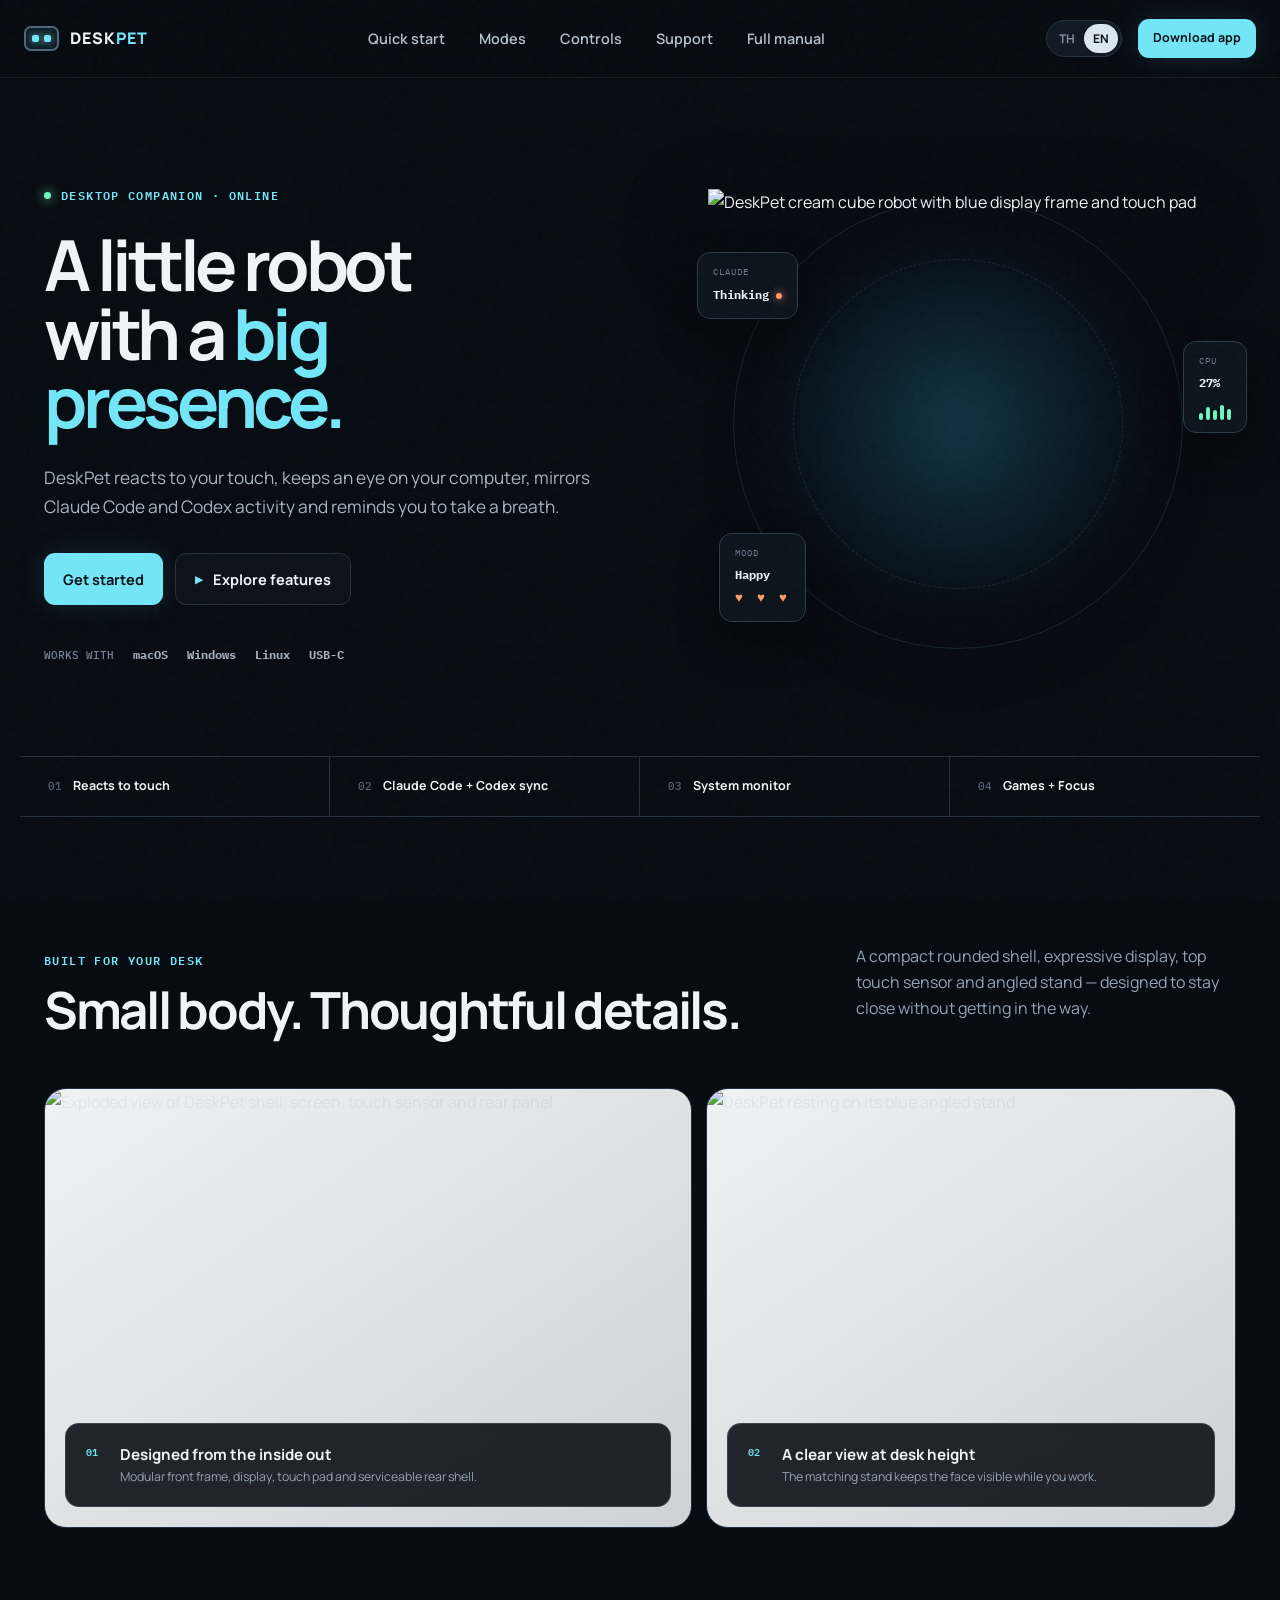
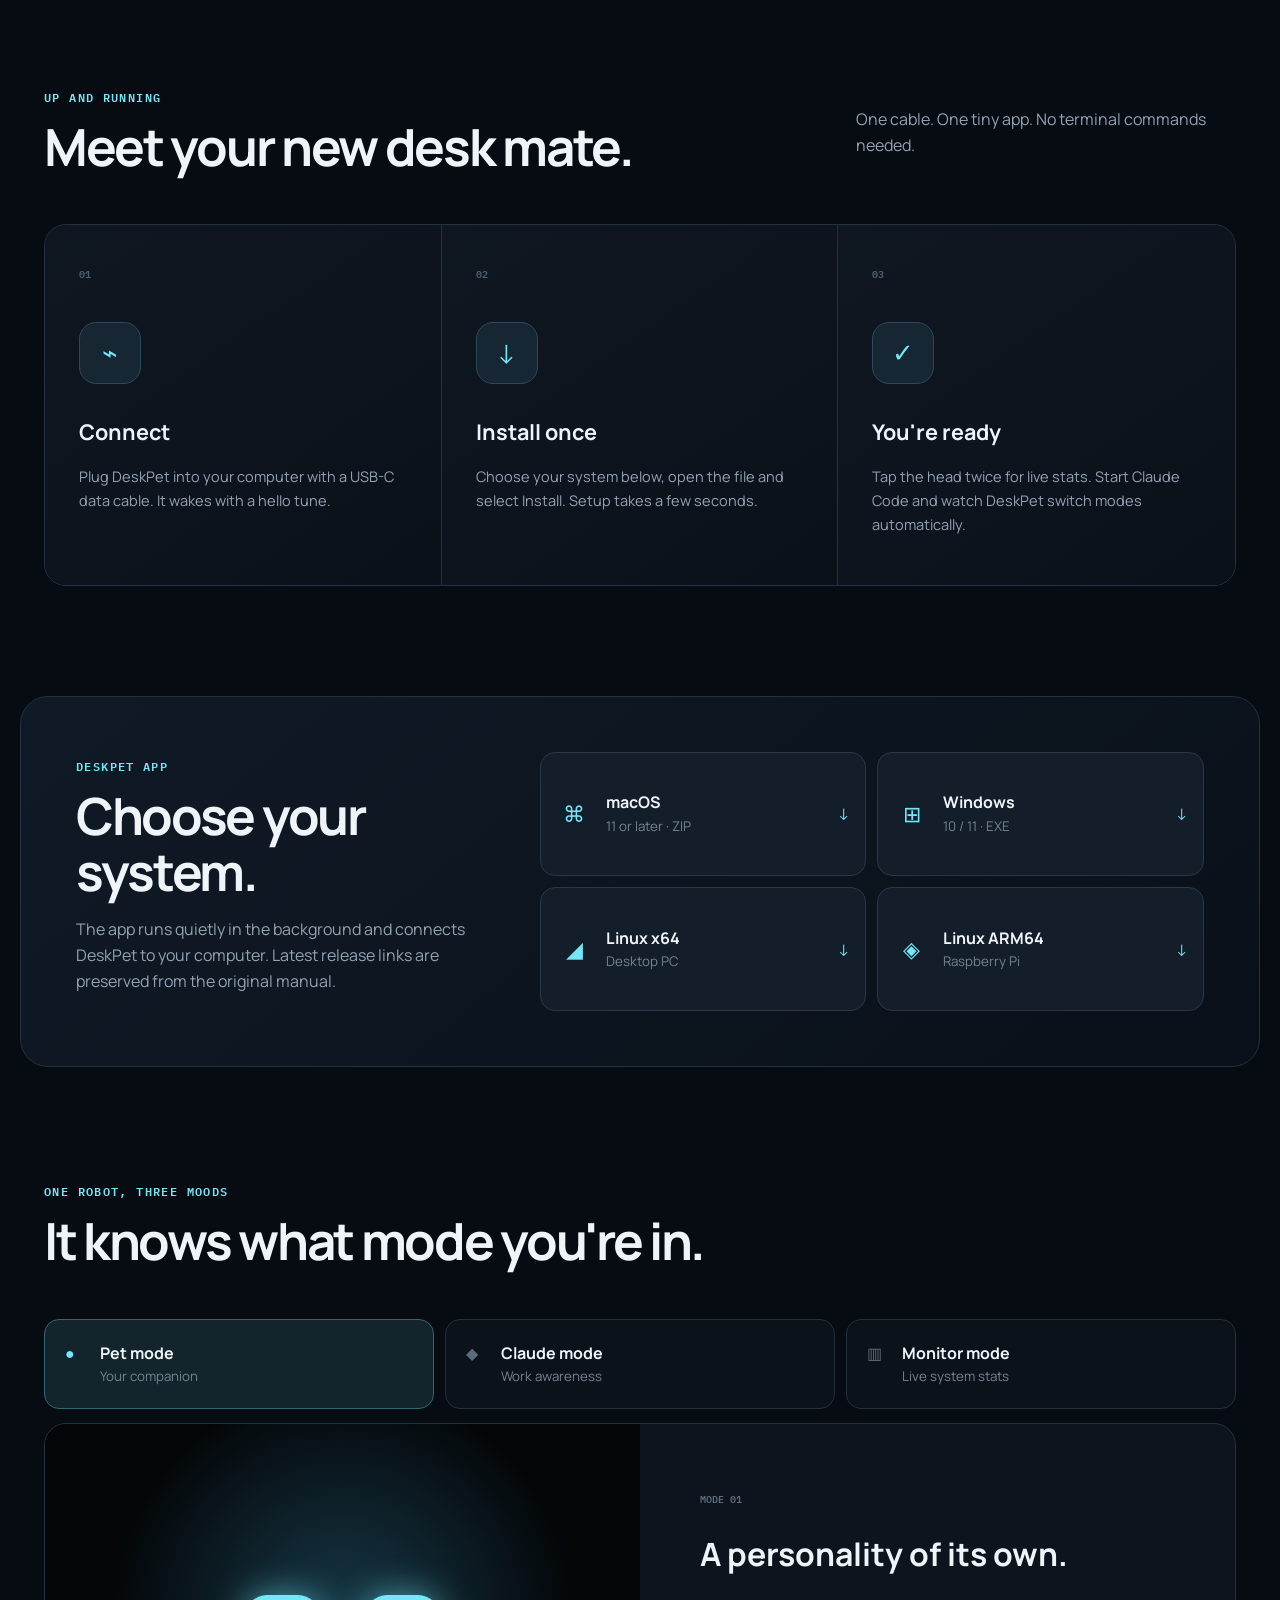
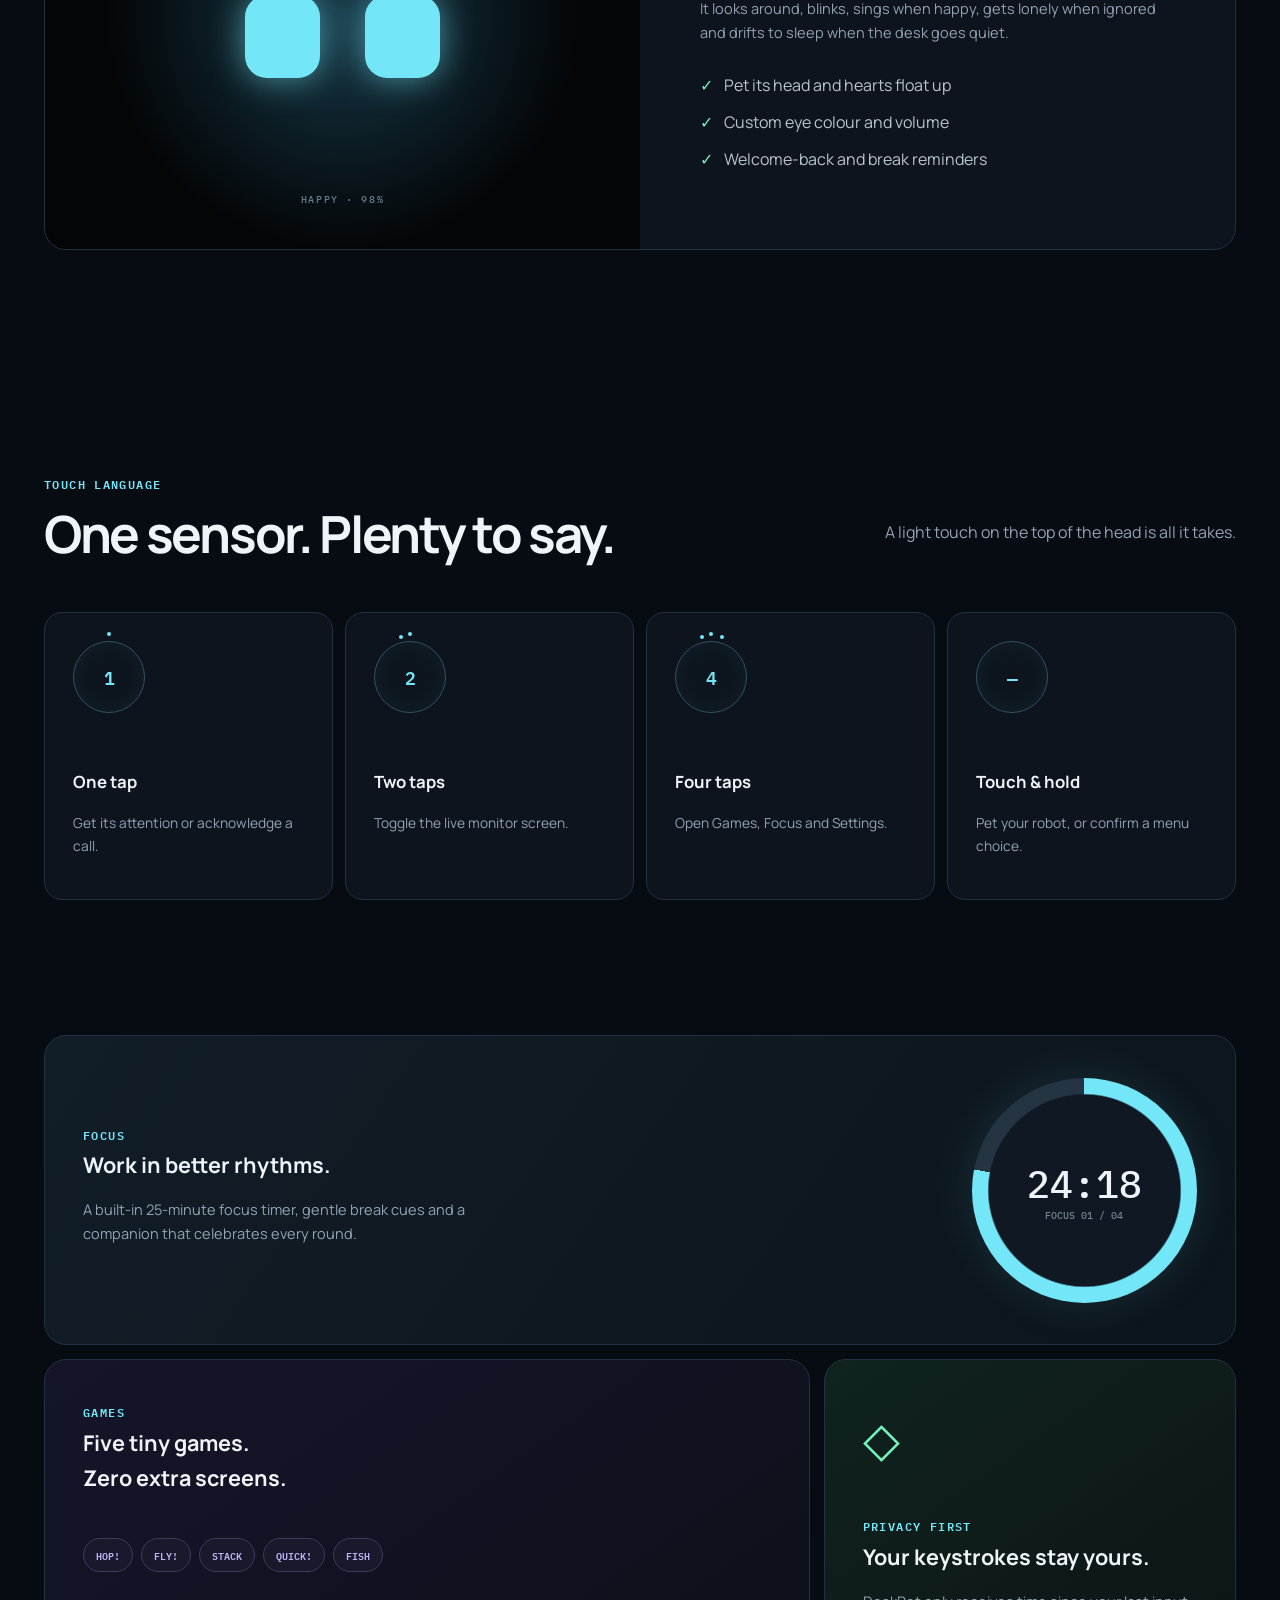
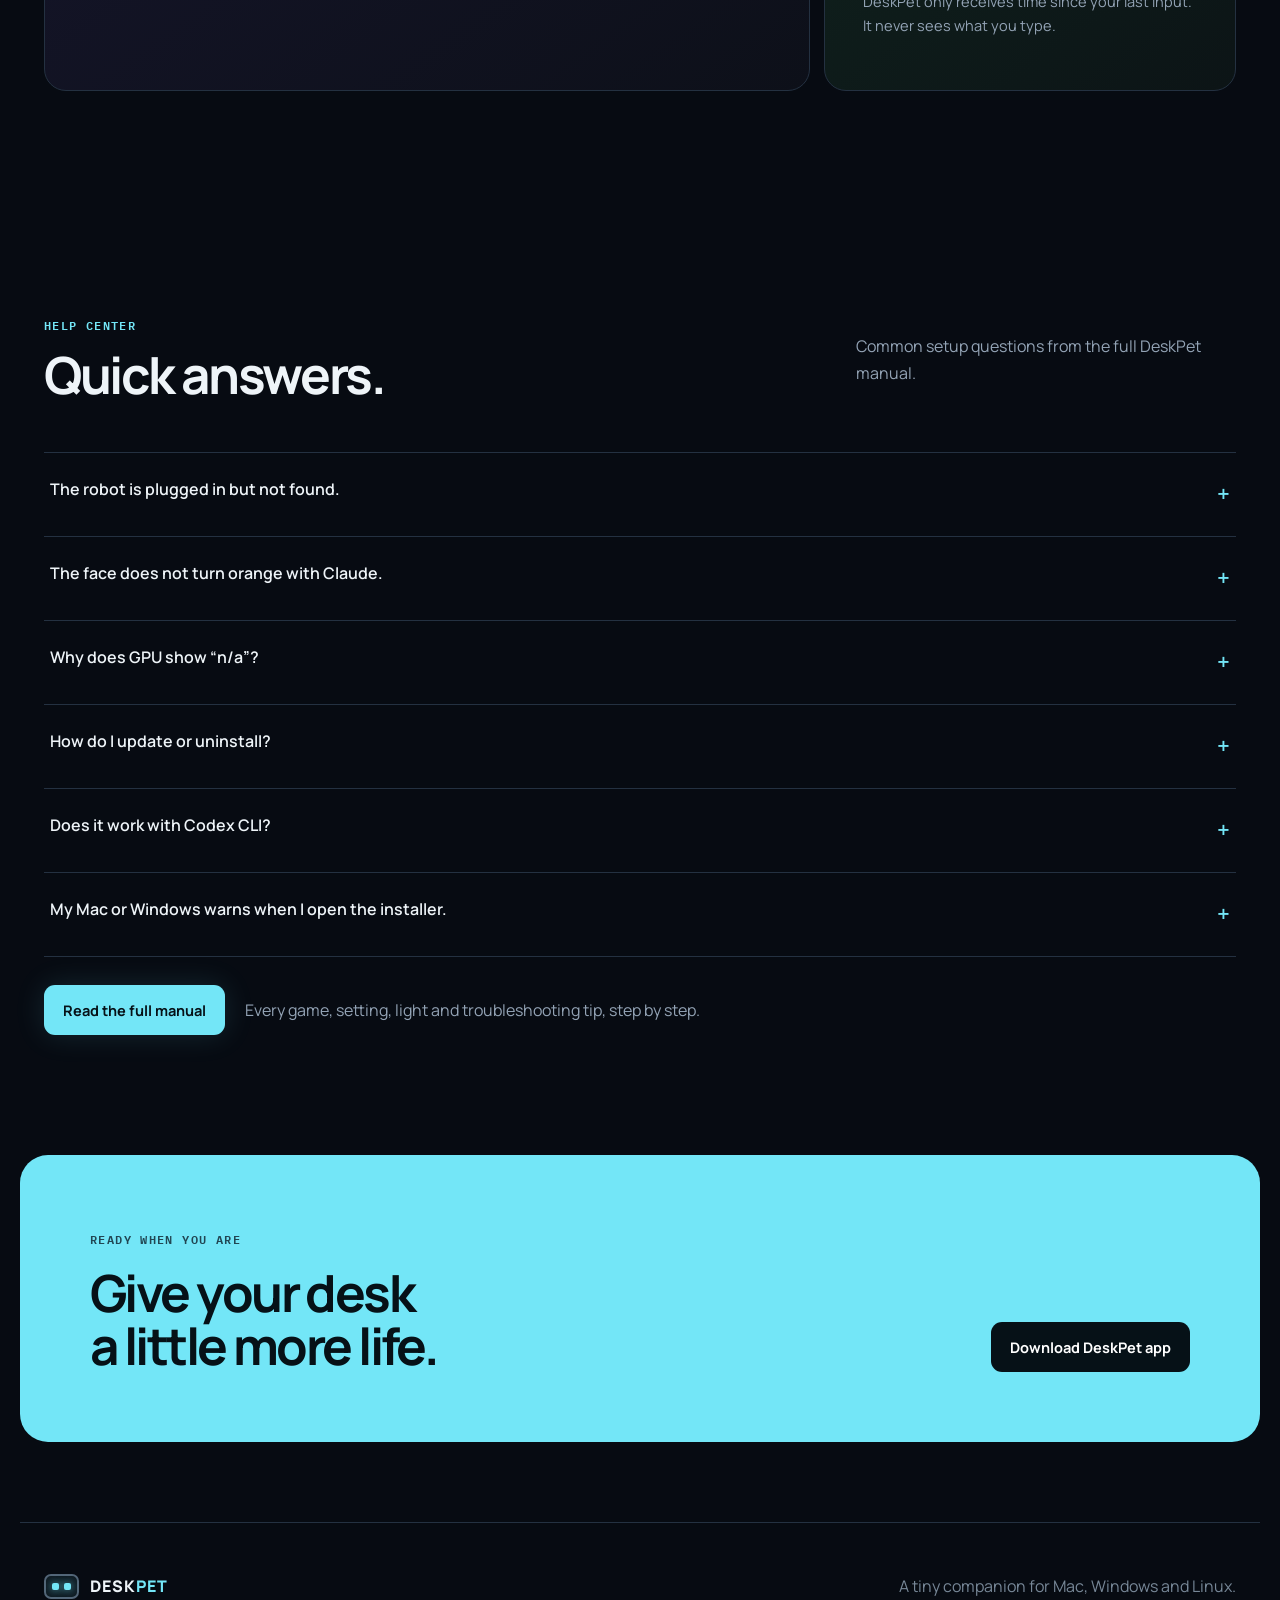
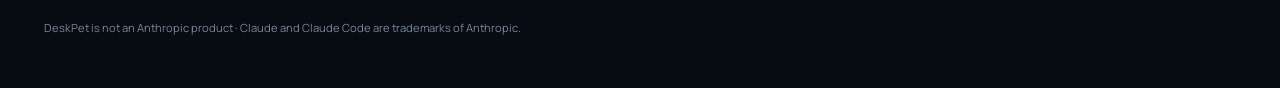
==== commit f4661465: "Add files via upload" ====
--- a/index.html
+++ b/index.html
@@ -1,822 +1,165 @@
 <!doctype html>
-<html lang="th">
+<html lang="en">
 <head>
-<meta charset="utf-8">
-<meta name="viewport" content="width=device-width, initial-scale=1, viewport-fit=cover">
-<meta name="description" content="Desk Pet manual / คู่มือการใช้งาน Desk Pet">
-<title>Desk Pet Manual · คู่มือ Desk Pet</title>
-<link rel="stylesheet" href="https://fonts.googleapis.com/css2?family=Bai+Jamjuree:wght@500;600;700&family=IBM+Plex+Sans+Thai:wght@400;500;600&family=IBM+Plex+Mono:wght@500&display=swap">
-<style>
-/* Layout: one reading column; small "screen chips" show what the robot's display looks like */
-:root {
-  --bg: #f5f6f7;
-  --surface: #ffffff;
-  --fg: #1d2126;
-  --muted: #5b636d;
-  --line: #dde1e5;
-  --pet: #19b6d8;          /* pet mode: cyan eyes */
-  --claude: #de7346;       /* Claude mode: orange face */
-  --claude-soft: #fbe9e1;
-  --pet-soft: #e2f5fa;
-  --code-bg: #eef0f2;
-  --display: "Bai Jamjuree", "IBM Plex Sans Thai", system-ui, sans-serif;
-  --body: "IBM Plex Sans Thai", system-ui, sans-serif;
-  --mono: "IBM Plex Mono", ui-monospace, monospace;
-}
-@media (prefers-color-scheme: dark) {
-  :root:not([data-theme="light"]) {
-    --bg: #121417; --surface: #1a1d21; --fg: #e8eaed; --muted: #9aa3ad; --line: #2c3137;
-    --pet: #3fcbe9; --claude: #ec8a60; --claude-soft: #3a2419; --pet-soft: #13313a; --code-bg: #23272c;
-    color-scheme: dark;
-  }
-}
-:root[data-theme="dark"] {
-  --bg: #121417; --surface: #1a1d21; --fg: #e8eaed; --muted: #9aa3ad; --line: #2c3137;
-  --pet: #3fcbe9; --claude: #ec8a60; --claude-soft: #3a2419; --pet-soft: #13313a; --code-bg: #23272c;
-  color-scheme: dark;
-}
-* { box-sizing: border-box; }
-body {
-  background: var(--bg); color: var(--fg); font-family: var(--body); font-size: 16px; line-height: 1.7;
-  padding-left: max(16px, env(safe-area-inset-left, 0px)); padding-right: max(16px, env(safe-area-inset-right, 0px));
-  padding-block: 32px 64px;
-}
-main { max-width: 780px; margin: 0 auto; display: grid; gap: 40px; }
-h1, h2, h3 { font-family: var(--display); text-wrap: balance; line-height: 1.25; margin: 0; }
-h1 { font-size: 2.3rem; }
-h2 { font-size: 1.5rem; padding-top: 8px; border-top: 1px solid var(--line); }
-h3 { font-size: 1.1rem; }
-p { margin: 0; max-width: 65ch; }
-section { display: grid; gap: 14px; min-width: 0; }
-.lede { color: var(--muted); font-size: 1.05rem; }
-code, .cmd { font-family: var(--mono); font-size: 0.9em; background: var(--code-bg); padding: 1px 6px; border-radius: 5px; }
-.cmdblock { display: flex; align-items: center; gap: 10px; background: var(--code-bg); border-radius: 8px; padding: 10px 12px; overflow-x: auto; }
-.cmdblock code { background: none; padding: 0; white-space: nowrap; }
-.cmdblock button { margin-left: auto; font: 500 0.85rem var(--body); border: 1px solid var(--line); background: var(--surface); color: var(--fg); border-radius: 6px; padding: 4px 10px; cursor: pointer; }
-.dl { display: inline-flex; align-items: center; gap: 8px; font: 600 0.9rem var(--body); color: #fff; background: var(--claude); border-radius: 8px; padding: 6px 14px; text-decoration: none; white-space: nowrap; }
-.dl:hover { filter: brightness(1.08); }
-.dl small { font-weight: 400; opacity: .85; }
-.cmdblock button:focus-visible, a:focus-visible { outline: 2px solid var(--claude); outline-offset: 2px; }
-.steps { display: grid; gap: 12px; padding: 0; margin: 0; list-style: none; counter-reset: s; }
-.steps li { counter-increment: s; display: grid; grid-template-columns: 34px 1fr; gap: 12px; align-items: start; }
-.steps li::before { content: counter(s); font: 700 1rem var(--display); width: 34px; height: 34px; border-radius: 50%; display: grid; place-items: center; background: var(--fg); color: var(--bg); }
-.steps li > div { min-width: 0; display: grid; gap: 6px; }
-.modes { display: grid; grid-template-columns: repeat(auto-fit, minmax(220px, 1fr)); gap: 14px; }
-.mode { background: var(--surface); border: 1px solid var(--line); border-radius: 10px; padding: 16px; display: grid; gap: 10px; align-content: start; }
-.mode.pet { border-top: 4px solid var(--pet); }
-.mode.claude { border-top: 4px solid var(--claude); }
-/* screen chip: a tiny 320x172 display */
-.screen { width: 128px; aspect-ratio: 320 / 172; max-width: 100%; border-radius: 6px; display: flex; align-items: center; justify-content: center; gap: 12%; border: 3px solid #2a2d31; }
-.screen i { display: block; width: 26%; aspect-ratio: 1; border-radius: 22%; }
-.screen.pet { background: #000; } .screen.pet i { background: #19c3e6; }
-.screen.claude { background: #de7346; } .screen.claude i { background: #000; }
-.screen.sys { background: #080a0e; flex-direction: column; align-items: stretch; justify-content: center; gap: 9%; padding: 0 12%; }
-.screen.sys i { width: auto; aspect-ratio: auto; height: 12%; border-radius: 2px; }
-.mon { background: #080a0e; color: #aab; border-radius: 8px; padding: 14px 16px; font-family: var(--mono); font-size: 0.85rem; display: grid; gap: 8px; max-width: 420px; }
-.mon .clk { color: #fff; font-size: 1.5rem; line-height: 1; }
-.mon .r { display: grid; grid-template-columns: 40px 1fr 44px; gap: 10px; align-items: center; }
-.mon .r .bar { border-color: #464a52; }
-.tablewrap { overflow-x: auto; border: 1px solid var(--line); border-radius: 10px; background: var(--surface); }
-table { width: 100%; border-collapse: collapse; font-size: 0.95rem; }
-th, td { text-align: left; padding: 10px 14px; border-bottom: 1px solid var(--line); vertical-align: top; }
-th { font-family: var(--display); font-weight: 600; font-size: 0.85rem; letter-spacing: 0.02em; color: var(--muted); background: var(--bg); }
-tr:last-child td { border-bottom: none; }
-td:first-child { white-space: nowrap; font-weight: 500; }
-.dot { display: inline-block; width: 10px; height: 10px; border-radius: 50%; margin-right: 8px; vertical-align: 1px; }
-.note { background: var(--claude-soft); border-radius: 10px; padding: 14px 16px; display: grid; gap: 6px; }
-.note.info { background: var(--pet-soft); }
-.note strong { font-family: var(--display); }
-.bars { background: #000; color: #ddd; border-radius: 8px; padding: 14px 16px; font-family: var(--mono); font-size: 0.85rem; display: grid; gap: 4px; max-width: 420px; }
-.bar { height: 10px; border: 1px solid #555; border-radius: 4px; position: relative; overflow: hidden; }
-.bar span { position: absolute; inset: 1px auto 1px 1px; border-radius: 3px; }
-.bar b { position: absolute; top: -1px; bottom: -1px; width: 2px; background: #fff; }
-.row { display: flex; justify-content: space-between; }
-.small { font-size: 0.8rem; color: #999; }
-.faq { display: grid; gap: 10px; }
-.osblock { border-left: 3px solid var(--line); padding-left: 14px; display: grid; gap: 8px; min-width: 0; }
-.hint { color: var(--muted); font-size: 0.9rem; }
-details { background: var(--surface); border: 1px solid var(--line); border-radius: 10px; padding: 12px 16px; }
-summary { cursor: pointer; font-weight: 600; }
-details p { margin-top: 8px; }
-@media (prefers-reduced-motion: no-preference) { details[open] p { animation: fade .2s ease-out; } @keyframes fade { from { opacity: .4 } to { opacity: 1 } } }
-/* language switch: both languages live in the page, one main element each */
-:root:not([data-lang="en"]) main[data-lang="en"], :root[data-lang="en"] main[data-lang="th"] { display: none; }
-.langswitch { position: fixed; top: max(12px, env(safe-area-inset-top, 0px)); right: max(16px, env(safe-area-inset-right, 0px)); z-index: 10;
-  display: flex; background: var(--surface); border: 1px solid var(--line); border-radius: 999px; padding: 3px; box-shadow: 0 2px 10px rgba(0,0,0,.12); }
-.langswitch button { font: 600 0.85rem var(--display); border: 0; background: none; color: var(--muted); padding: 5px 12px; border-radius: 999px; cursor: pointer; }
-.langswitch button[aria-pressed="true"] { background: var(--claude); color: #fff; }
-.langswitch button:focus-visible { outline: 2px solid var(--claude); outline-offset: 2px; }
-</style>
-
+  <meta charset="utf-8">
+  <meta name="viewport" content="width=device-width, initial-scale=1">
+  <meta name="theme-color" content="#070b12">
+  <meta name="description" content="DeskPet setup, controls and companion dashboard.">
+  <title>DeskPet — Your tiny desktop companion</title>
+  <link rel="preconnect" href="https://fonts.googleapis.com">
+  <link rel="preconnect" href="https://fonts.gstatic.com" crossorigin>
+  <link href="https://fonts.googleapis.com/css2?family=IBM+Plex+Mono:wght@400;500;600&family=Manrope:wght@400;500;600;700;800&family=Noto+Sans+Thai:wght@400;500;600;700&display=swap" rel="stylesheet">
+  <link rel="stylesheet" href="styles.css">
+  <link rel="stylesheet" href="product.css">
 </head>
 <body>
-<nav class="langswitch" aria-label="Language / ภาษา"><button type="button" data-set-lang="th" aria-pressed="true">TH</button><button type="button" data-set-lang="en" aria-pressed="false">EN</button></nav>
-
-<main lang="th" data-lang="th">
-  <header style="display:grid;gap:12px;padding-top:28px">
-    <div style="display:flex;gap:10px;align-items:center;flex-wrap:wrap">
-      <div class="screen pet" aria-hidden="true"><i></i><i></i></div>
-      <div class="screen claude" aria-hidden="true"><i></i><i></i></div>
-      <div class="screen sys" aria-hidden="true"><i style="width:45%;background:#28d26e"></i><i style="width:80%;background:#ffa000"></i><i style="width:30%;background:#28d26e"></i></div>
+  <div class="noise" aria-hidden="true"></div>
+  <header class="topbar">
+    <a class="brand" href="#top" aria-label="DeskPet home">
+      <span class="brand-mark"><i></i><i></i></span>
+      <span>DESK<span>PET</span></span>
+    </a>
+    <nav class="desktop-nav" aria-label="Primary navigation">
+      <a href="#start" data-i18n="navStart">Quick start</a>
+      <a href="#modes" data-i18n="navModes">Modes</a>
+      <a href="#controls" data-i18n="navControls">Controls</a>
+      <a href="#support" data-i18n="navSupport">Support</a>
+      <a href="manual.html" class="manual-link" data-i18n="navManual">Full manual</a>
+    </nav>
+    <div class="top-actions">
+      <div class="lang-switch" role="group" aria-label="Language">
+        <button data-lang="th">TH</button><button class="active" data-lang="en">EN</button>
+      </div>
+      <a class="button button-small button-primary" href="#download" data-i18n="download">Download app</a>
+      <button class="menu-button" aria-label="Open menu" aria-expanded="false"><span></span><span></span></button>
     </div>
-    <h1>คู่มือ Desk Pet</h1>
-    <p class="lede">หุ่นสัตว์เลี้ยงตั้งโต๊ะที่มีอารมณ์ของตัวเอง แตะแล้วตอบสนอง บอกให้รู้ว่า Claude Code บนคอมพิวเตอร์ของคุณกำลังทำอะไรอยู่ แสดง CPU, RAM, GPU ของเครื่องได้ และมีเกมให้เล่นด้วยการแตะหัว ใช้กับ Mac, Windows และ Linux ผ่านสาย USB เส้นเดียว</p>
   </header>
 
-  <section>
-    <h2>สิ่งที่ต้องมี</h2>
-    <div class="tablewrap"><table>
-      <tr><th>รายการ</th><th>รายละเอียด</th></tr>
-      <tr><td>Desk Pet</td><td>ตัวหุ่น (จอ 1.47", เซนเซอร์สัมผัสบนหัว, ลำโพงเล็ก, ไฟ LED)</td></tr>
-      <tr><td>สาย USB-C</td><td>ต้องเป็น<strong>สายที่ส่งข้อมูลได้</strong> สายชาร์จอย่างเดียวจะใช้ไม่ได้</td></tr>
-      <tr><td>คอมพิวเตอร์</td><td>Mac (macOS 11 ขึ้นไป), Windows 10/11 หรือ Linux</td></tr>
-      <tr><td>Claude Code</td><td>ไม่บังคับ ถ้าไม่มี หุ่นยังเป็นสัตว์เลี้ยงและแสดงค่าเครื่องได้ตามปกติ</td></tr>
-      <tr><td>โปรแกรม Desk Pet</td><td>ไฟล์เดียว ดาวน์โหลดตามระบบของคุณ (ดูขั้นตอนที่ 2)</td></tr>
-    </table></div>
-  </section>
+  <div class="mobile-menu" hidden>
+    <a href="#start" data-i18n="navStart">Quick start</a>
+    <a href="#modes" data-i18n="navModes">Modes</a>
+    <a href="#controls" data-i18n="navControls">Controls</a>
+    <a href="#support" data-i18n="navSupport">Support</a>
+    <a href="manual.html" class="manual-link" data-i18n="navManual">Full manual</a>
+  </div>
 
-  <section>
-    <h2>เริ่มใช้งาน</h2>
-    <ol class="steps">
-      <li><div><h3>เสียบหุ่นเข้ากับคอมพิวเตอร์</h3><p>หุ่นจะเล่นเพลงทักทายตอนเปิดเครื่อง แล้วขึ้นดวงตาสีฟ้า</p></div></li>
-      <li><div><h3>ดาวน์โหลดแล้วดับเบิลคลิก (ครั้งเดียว)</h3>
-        <div class="tablewrap"><table>
-          <tr><th>เครื่อง</th><th>ดาวน์โหลด</th></tr>
-          <tr><td>Mac ทุกรุ่น</td><td><a class="dl" href="https://github.com/sowhat0846443335-star/deskpet/releases/latest/download/DeskPet-Mac.zip" target="_blank" rel="noopener">DeskPet-Mac.zip <small>4.6 MB</small></a></td></tr>
-          <tr><td>Windows 10 / 11</td><td><a class="dl" href="https://github.com/sowhat0846443335-star/deskpet/releases/latest/download/DeskPet-Setup-Windows.exe" target="_blank" rel="noopener">DeskPet-Setup-Windows.exe <small>5.2 MB</small></a></td></tr>
-          <tr><td>Linux (PC ทั่วไป)</td><td><a class="dl" href="https://github.com/sowhat0846443335-star/deskpet/releases/latest/download/DeskPet-Linux-x64" target="_blank" rel="noopener">DeskPet-Linux-x64 <small>5.0 MB</small></a></td></tr>
-          <tr><td>Linux (ARM เช่น Raspberry Pi)</td><td><a class="dl" href="https://github.com/sowhat0846443335-star/deskpet/releases/latest/download/DeskPet-Linux-arm64" target="_blank" rel="noopener">DeskPet-Linux-arm64 <small>4.9 MB</small></a></td></tr>
-        </table></div>
-        <p>เปิดไฟล์ หน้าต่าง Desk Pet จะถามว่า <strong>Install Desk Pet?</strong> กด <strong>Install</strong> รอไม่กี่วินาที จะขึ้นข้อความว่าติดตั้งเสร็จและเจอหุ่นแล้ว แค่นั้นเอง ไม่ต้องพิมพ์คำสั่งใดๆ</p>
-        <div class="osblock"><h3>Mac</h3>
-          <p>ดับเบิลคลิก <code>DeskPet-Mac.zip</code> จะได้ <strong>Desk Pet Setup</strong> แล้วดับเบิลคลิกอีกครั้ง</p>
-          <p class="hint">ครั้งแรก macOS อาจบอกว่าเปิดไม่ได้ ให้ไปที่ การตั้งค่าระบบ → ความเป็นส่วนตัวและความปลอดภัย เลื่อนลงไปกด "เปิดต่อไป" (Open Anyway) แล้วเปิดใหม่ ทำครั้งเดียว</p>
+  <main id="top">
+    <section class="hero">
+      <div class="hero-copy reveal visible">
+        <div class="eyebrow"><span class="pulse"></span><span data-i18n="eyebrow">DESKTOP COMPANION · ONLINE</span></div>
+        <h1 data-i18n="heroTitle">A little robot<br>with a <em>big presence.</em></h1>
+        <p class="hero-lede" data-i18n="heroBody">DeskPet reacts to your touch, keeps an eye on your computer, mirrors Claude Code and Codex activity and reminds you to take a breath.</p>
+        <div class="hero-actions">
+          <a class="button button-primary" href="#start" data-i18n="getStarted">Get started</a>
+          <a class="button button-ghost" href="#modes"><span class="play">▶</span><span data-i18n="seeFeatures">Explore features</span></a>
         </div>
-        <div class="osblock"><h3>Windows</h3>
-          <p>ดับเบิลคลิก <code>DeskPet-Setup-Windows.exe</code></p>
-          <p class="hint">ถ้าขึ้นหน้าจอสีฟ้า "Windows protected your PC" ให้กด "ข้อมูลเพิ่มเติม" (More info) แล้ว "เรียกใช้ต่อไป" (Run anyway)</p>
+        <div class="compatibility">
+          <span data-i18n="worksWith">WORKS WITH</span>
+          <b>macOS</b><b>Windows</b><b>Linux</b><b>USB-C</b>
         </div>
-        <div class="osblock"><h3>Linux</h3>
-          <p>คลิกขวาที่ไฟล์ → Properties → เปิด "Allow executing file as program" แล้วดับเบิลคลิก หรือรันใน Terminal</p>
-          <div class="cmdblock"><code id="cmd-linux">chmod +x DeskPet-Linux-x64 &amp;&amp; ./DeskPet-Linux-x64</code><button type="button" data-copy="cmd-linux">คัดลอก</button></div>
-          <p class="hint">ถ้าเครื่องยังไม่อนุญาตให้ใช้พอร์ต USB ตัวติดตั้งจะขอรหัสผ่านเพื่อตั้งให้ จากนั้นออกจากระบบแล้วเข้าใหม่ 1 ครั้ง</p>
+      </div>
+
+      <div class="hero-visual reveal visible" aria-label="Animated DeskPet concept">
+        <div class="orbit orbit-one"></div><div class="orbit orbit-two"></div>
+        <div class="robot-wrap">
+          <div class="robot-glow"></div>
+          <img class="robot-product" src="assets/deskpet-hero.webp" alt="DeskPet cream cube robot with blue display frame and touch pad">
         </div>
-        <p>ตัวติดตั้งจะเปิดโปรแกรมเบื้องหลังให้ทำงานเองทุกครั้งที่เปิดเครื่อง และตั้งค่า Claude Code ให้ส่งสถานะมาที่หุ่น ค่าเดิมในการตั้งค่าของคุณยังอยู่ครบ (สำรองไว้เป็น <code>settings.json.before-deskpet</code>)</p></div></li>
-      <li><div><h3>ใช้งานได้เลย</h3><p>แตะหัวหุ่น 2 ครั้งเพื่อดู CPU / RAM / GPU ของเครื่อง ถ้าใช้ Claude Code ให้เปิด<strong>เซสชันใหม่</strong>แล้วสั่งงานตามปกติ หุ่นจะเปลี่ยนเป็นหน้าสีส้มเมื่อ Claude เริ่มทำงาน</p></div></li>
-    </ol>
-  </section>
+        <div class="float-card card-status"><span>CLAUDE</span><strong>Thinking</strong><i></i></div>
+        <div class="float-card card-cpu"><span>CPU</span><strong>27%</strong><div><i style="height:40%"></i><i style="height:70%"></i><i style="height:52%"></i><i style="height:82%"></i><i style="height:60%"></i></div></div>
+        <div class="float-card card-mood"><span>MOOD</span><strong>Happy</strong><small>♥ ♥ ♥</small></div>
+      </div>
+    </section>
 
-  <section>
-    <h2>หุ่นมี 3 โหมด</h2>
-    <div class="modes">
-      <div class="mode pet">
-        <div class="screen pet" aria-hidden="true"><i></i><i></i></div>
-        <h3>โหมดสัตว์เลี้ยง</h3>
-        <p>ดวงตาสีฟ้าบนจอดำ หุ่นมองไปรอบๆ กระพริบตา ร้องเพลงเล่นเมื่ออารมณ์ดี เหงาเมื่อไม่มีใครเล่นด้วย และง่วงเมื่อเหนื่อย</p>
+    <section class="signal-strip" aria-label="Product features">
+      <div><span>01</span><b data-i18n="reacts">Reacts to touch</b></div>
+      <div><span>02</span><b data-i18n="claudeSync">Claude Code + Codex sync</b></div>
+      <div><span>03</span><b data-i18n="systemMonitor">System monitor</b></div>
+      <div><span>04</span><b data-i18n="gamesFocus">Games + Focus</b></div>
+    </section>
+
+    <section class="section product-story">
+      <div class="section-heading reveal">
+        <div><span class="kicker" data-i18n="designKicker">BUILT FOR YOUR DESK</span><h2 data-i18n="designTitle">Small body. Thoughtful details.</h2></div>
+        <p data-i18n="designBody">A compact rounded shell, expressive display, top touch sensor and angled stand — designed to stay close without getting in the way.</p>
       </div>
-      <div class="mode claude">
-        <div class="screen claude" aria-hidden="true"><i></i><i></i></div>
-        <h3>โหมด Claude</h3>
-        <p>หน้าสีส้ม ตาสีดำ เปลี่ยนเข้าโหมดนี้เองเมื่อ Claude Code ทำงาน และกลับโหมดเดิมเมื่อ Claude ทำงานเสร็จ ด้านล่างจอบอกว่ากำลังทำอะไร เช่น <code>Bash</code> หรือ <code>Thinking</code></p>
+      <div class="product-gallery">
+        <figure class="product-figure exploded reveal"><img src="assets/deskpet-exploded.webp" alt="Exploded view of DeskPet shell, screen, touch sensor and rear panel"><figcaption><span>01</span><b data-i18n="insideTitle">Designed from the inside out</b><small data-i18n="insideBody">Modular front frame, display, touch pad and serviceable rear shell.</small></figcaption></figure>
+        <figure class="product-figure stand reveal"><img src="assets/deskpet-on-stand.webp" alt="DeskPet resting on its blue angled stand"><figcaption><span>02</span><b data-i18n="standTitle">A clear view at desk height</b><small data-i18n="standBody">The matching stand keeps the face visible while you work.</small></figcaption></figure>
       </div>
-      <div class="mode">
-        <div class="screen sys" aria-hidden="true"><i style="width:45%;background:#28d26e"></i><i style="width:80%;background:#ffa000"></i><i style="width:30%;background:#28d26e"></i></div>
-        <h3>โหมดมอนิเตอร์</h3>
-        <p>แสดงนาฬิกา CPU, RAM, GPU, ดิสก์ และความเร็วเน็ตของคอมพิวเตอร์ เปิดและปิดด้วยการแตะหัว 2 ครั้ง</p>
+    </section>
+
+    <section class="section quick-start" id="start">
+      <div class="section-heading reveal">
+        <div><span class="kicker" data-i18n="startKicker">UP AND RUNNING</span><h2 data-i18n="startTitle">Meet your new desk mate.</h2></div>
+        <p data-i18n="startBody">One cable. One tiny app. No terminal commands needed.</p>
       </div>
-    </div>
-  </section>
+      <div class="steps">
+        <article class="step reveal"><span class="step-num">01</span><div class="step-icon plug">⌁</div><h3 data-i18n="step1Title">Connect</h3><p data-i18n="step1Body">Plug DeskPet into your computer with a USB-C data cable. It wakes with a hello tune.</p></article>
+        <article class="step reveal"><span class="step-num">02</span><div class="step-icon">↓</div><h3 data-i18n="step2Title">Install once</h3><p data-i18n="step2Body">Choose your system below, open the file and select Install. Setup takes a few seconds.</p></article>
+        <article class="step reveal"><span class="step-num">03</span><div class="step-icon">✓</div><h3 data-i18n="step3Title">You're ready</h3><p data-i18n="step3Body">Tap the head twice for live stats. Start Claude Code and watch DeskPet switch modes automatically.</p></article>
+      </div>
+    </section>
 
-  <section>
-    <h2>หุ่นบอกอะไรในโหมด Claude</h2>
-    <div class="tablewrap"><table>
-      <tr><th>สถานะ</th><th>สิ่งที่เห็น</th><th>เสียง / ไฟ</th></tr>
-      <tr><td>กำลังคิด</td><td>มีเครื่องหมาย ? ในตา ขยับตามตา</td><td>ไฟฟ้ากระพริบช้า</td></tr>
-      <tr><td>กำลังทำงาน</td><td>มีโค้ดวิ่งขึ้นในตา ตาหันซ้ายขวา</td><td>ไฟเขียว</td></tr>
-      <tr><td>มีคำถามถึงคุณ</td><td>ตาโต ข้อความ "Question for you"</td><td>ร้อง "ฮึ?" ไฟเหลืองกระพริบ</td></tr>
-      <tr><td>ขออนุญาต</td><td>ตาโต ข้อความ "Permission needed!"</td><td>บี๊บ 3 ครั้ง ไฟส้มกระพริบ</td></tr>
-      <tr><td>รอนานเกิน 2 นาที</td><td>ตาสั่น เหงื่อตก</td><td>เรียกอีกครั้ง ไฟกระพริบเร็ว</td></tr>
-      <tr><td>ทำเสร็จ</td><td>ตายิ้ม "Done!"</td><td>เสียงสั้นๆ ไฟเขียวแวบ</td></tr>
-      <tr><td>ใช้โควตาเกิน 90%</td><td>ไฟลุกในตา</td><td>ไฟส้มแดง</td></tr>
-      <tr><td>ใช้โควตาครบ 100%</td><td>ตาปรือ เหงื่อหยด</td><td>—</td></tr>
-      <tr><td>รอคุณพิมพ์</td><td>หน้าขยับเหมือนหายใจ</td><td>ร้องเบาๆ ครั้งเดียว</td></tr>
-    </table></div>
-    <div class="note info"><strong>หยุดเสียงเรียก</strong><p>เมื่อหุ่นร้องเรียก ให้แตะหัว 1 ครั้งเพื่อบอกว่ารับทราบแล้ว หุ่นจะหยุดเรียก</p></div>
-  </section>
+    <section class="section download-panel reveal" id="download">
+      <div class="download-copy"><span class="kicker" data-i18n="downloadKicker">DESKPET APP</span><h2 data-i18n="downloadTitle">Choose your system.</h2><p data-i18n="downloadBody">The app runs quietly in the background and connects DeskPet to your computer. Latest release links are preserved from the original manual.</p></div>
+      <div class="download-grid">
+        <a href="https://github.com/sowhat0846443335-star/deskpet/releases/latest/download/DeskPet-Mac.zip"><span class="os-icon">⌘</span><span><b>macOS</b><small>11 or later · ZIP</small></span><i>↓</i></a>
+        <a href="https://github.com/sowhat0846443335-star/deskpet/releases/latest/download/DeskPet-Setup-Windows.exe"><span class="os-icon">⊞</span><span><b>Windows</b><small>10 / 11 · EXE</small></span><i>↓</i></a>
+        <a href="https://github.com/sowhat0846443335-star/deskpet/releases/latest/download/DeskPet-Linux-x64"><span class="os-icon">◢</span><span><b>Linux x64</b><small>Desktop PC</small></span><i>↓</i></a>
+        <a href="https://github.com/sowhat0846443335-star/deskpet/releases/latest/download/DeskPet-Linux-arm64"><span class="os-icon">◈</span><span><b>Linux ARM64</b><small>Raspberry Pi</small></span><i>↓</i></a>
+      </div>
+    </section>
 
-  <section>
-    <h2>โหมดมอนิเตอร์</h2>
-    <p>แตะหัว 2 ครั้ง หุ่นจะเปลี่ยนเป็นหน้าจอแสดงค่าของคอมพิวเตอร์ อัปเดตทุก 2 วินาที แตะ 2 ครั้งอีกครั้งเพื่อกลับเป็นสัตว์เลี้ยง ทุกครั้งที่เสียบสายใหม่ หุ่นจะเริ่มเป็นสัตว์เลี้ยงเสมอ</p>
-    <div class="mon" role="img" aria-label="ตัวอย่างหน้ามอนิเตอร์: CPU 27 RAM 80 GPU 38 ดิสก์ 64 เปอร์เซ็นต์">
-      <div class="clk">13:52</div>
-      <div class="r"><span>CPU</span><div class="bar"><span style="width:27%;background:#28d26e"></span></div><span>27%</span></div>
-      <div class="r"><span>RAM</span><div class="bar"><span style="width:80%;background:#ffa000"></span></div><span>80%</span></div>
-      <div class="r"><span>GPU</span><div class="bar"><span style="width:38%;background:#28d26e"></span></div><span>38%</span></div>
-      <div class="r"><span>DSK</span><div class="bar"><span style="width:64%;background:#ffa000"></span></div><span>64%</span></div>
-      <div class="small">NET  up 12 KB/s   down 1.4 MB/s</div>
-    </div>
-    <div class="tablewrap"><table>
-      <tr><th>ส่วนบนหน้าจอ</th><th>ความหมาย</th></tr>
-      <tr><td>นาฬิกา</td><td>เวลาของคอมพิวเตอร์ ใต้นาฬิกามีแบตเตอรี่ (โน้ตบุ๊ก, + = กำลังชาร์จ) และอุณหภูมิ CPU ถ้าเครื่องอ่านได้</td></tr>
-      <tr><td>กราฟมุมขวาบน</td><td>CPU ย้อนหลังประมาณ 2 นาที</td></tr>
-      <tr><td>CPU / RAM / GPU / DSK</td><td>เปอร์เซ็นต์ที่ใช้อยู่ · <span class="dot" style="background:#28d26e"></span>เขียว ต่ำกว่า 60% · <span class="dot" style="background:#ffa000"></span>ส้ม 60–84% · <span class="dot" style="background:#ff3c32"></span>แดง 85% ขึ้นไป</td></tr>
-      <tr><td>NET</td><td>ความเร็วอัปโหลด (up) และดาวน์โหลด (down) ตอนนี้</td></tr>
-      <tr><td>ไฟ LED</td><td>เขียว = CPU ว่าง · เหลือง = ปานกลาง · แดงกระพริบ = หนัก</td></tr>
-    </table></div>
-    <h3>ค่าที่อ่านได้ในแต่ละระบบ</h3>
-    <div class="tablewrap"><table>
-      <tr><th>ค่า</th><th>Mac</th><th>Windows</th><th>Linux</th></tr>
-      <tr><td>CPU, RAM, ดิสก์, เน็ต, นาฬิกา</td><td>✓</td><td>✓</td><td>✓</td></tr>
-      <tr><td>GPU</td><td>✓ ทุกรุ่น</td><td>การ์ด NVIDIA</td><td>NVIDIA, AMD</td></tr>
-      <tr><td>แบตเตอรี่ (โน้ตบุ๊ก)</td><td>✓</td><td>✓</td><td>✓</td></tr>
-      <tr><td>อุณหภูมิ CPU</td><td>—</td><td>ส่วนใหญ่ไม่ได้</td><td>ส่วนใหญ่ได้</td></tr>
-    </table></div>
-    <p class="hint">ค่าที่เครื่องอ่านไม่ได้ GPU จะขึ้น "n/a" ส่วนแบตเตอรี่และอุณหภูมิจะไม่แสดง เมื่อ Claude Code ทำงาน หุ่นจะสลับไปหน้าสีส้มก่อน เสร็จแล้วกลับมาหน้ามอนิเตอร์เอง ในโหมดนี้หุ่นไม่ส่งเสียงเหงาและไม่หลับเอง</p>
-  </section>
+    <section class="section" id="modes">
+      <div class="section-heading reveal"><div><span class="kicker" data-i18n="modesKicker">ONE ROBOT, THREE MOODS</span><h2 data-i18n="modesTitle">It knows what mode you're in.</h2></div></div>
+      <div class="mode-tabs reveal" role="tablist">
+        <button class="active" data-mode="pet" role="tab"><span>●</span><b data-i18n="petMode">Pet mode</b><small data-i18n="petTag">Your companion</small></button>
+        <button data-mode="claude" role="tab"><span>◆</span><b data-i18n="claudeMode">Claude mode</b><small data-i18n="claudeTag">Work awareness</small></button>
+        <button data-mode="monitor" role="tab"><span>▥</span><b data-i18n="monitorMode">Monitor mode</b><small data-i18n="monitorTag">Live system stats</small></button>
+      </div>
+      <div class="mode-display reveal">
+        <div class="mode-screen pet" aria-live="polite"><div class="screen-eyes"><i></i><i></i></div><span>HAPPY · 98%</span></div>
+        <div class="mode-copy"><span class="mode-index">MODE 01</span><h3 data-i18n="petTitle">A personality of its own.</h3><p data-i18n="petBody">It looks around, blinks, sings when happy, gets lonely when ignored and drifts to sleep when the desk goes quiet.</p><ul><li data-i18n="petPoint1">Pet its head and hearts float up</li><li data-i18n="petPoint2">Custom eye colour and volume</li><li data-i18n="petPoint3">Welcome-back and break reminders</li></ul></div>
+      </div>
+    </section>
 
-  <section>
-    <h2>เมนูหลัก</h2>
-    <p>แตะหัว 4 ครั้ง จอจะขึ้นเมนูหลัก มี 3 อย่าง: <strong>GAMES</strong> (เกม), <strong>FOCUS</strong> (จับเวลาทำงาน) และ <strong>SETTINGS</strong> (ตั้งค่า)</p>
-    <div class="tablewrap"><table>
-      <tr><th>ในทุกเมนู</th><th>วิธี</th></tr>
-      <tr><td>เลื่อนไปอันถัดไป</td><td>แตะ 1 ครั้ง</td></tr>
-      <tr><td>เลือก / เปิด</td><td>แตะค้างจนแถบสีเขียวเต็ม (ประมาณครึ่งวินาที)</td></tr>
-      <tr><td>ออก</td><td>ไม่แตะ 12 วินาที</td></tr>
-    </table></div>
-  </section>
+    <section class="section controls" id="controls">
+      <div class="section-heading reveal"><div><span class="kicker" data-i18n="controlsKicker">TOUCH LANGUAGE</span><h2 data-i18n="controlsTitle">One sensor. Plenty to say.</h2></div><p data-i18n="controlsBody">A light touch on the top of the head is all it takes.</p></div>
+      <div class="touch-grid reveal">
+        <article><span class="touch-visual">1<i></i></span><h3 data-i18n="oneTap">One tap</h3><p data-i18n="oneTapBody">Get its attention or acknowledge a call.</p></article>
+        <article><span class="touch-visual">2<i></i><i></i></span><h3 data-i18n="twoTap">Two taps</h3><p data-i18n="twoTapBody">Toggle the live monitor screen.</p></article>
+        <article><span class="touch-visual">4<i></i><i></i><i></i></span><h3 data-i18n="fourTap">Four taps</h3><p data-i18n="fourTapBody">Open Games, Focus and Settings.</p></article>
+        <article><span class="touch-visual hold">—</span><h3 data-i18n="hold">Touch & hold</h3><p data-i18n="holdBody">Pet your robot, or confirm a menu choice.</p></article>
+      </div>
+    </section>
 
-  <section>
-    <h2>FOCUS — จับเวลาทำงาน</h2>
-    <p>ตัวจับเวลาแบบ Pomodoro: ทำงาน 25 นาที แล้วพัก 5 นาที ครบ 4 รอบได้พักยาว 15 นาที จอแสดงวงนับถอยหลังและจำนวนรอบที่ทำเสร็จ</p>
-    <div class="tablewrap"><table>
-      <tr><th>ทำอะไร</th><th>วิธี</th></tr>
-      <tr><td>เริ่ม</td><td>แตะ 1 ครั้ง</td></tr>
-      <tr><td>หยุดชั่วคราว / ทำต่อ</td><td>แตะ 1 ครั้ง</td></tr>
-      <tr><td>เลิกจับเวลา</td><td>แตะค้างจนแถบเต็ม</td></tr>
-      <tr><td>หมดเวลาทำงาน</td><td>หุ่นเล่นเสียงเรียก ไฟเขียว และเริ่มนับเวลาพักเอง</td></tr>
-      <tr><td>หมดเวลาพัก</td><td>หุ่นเรียกอีกครั้ง แตะเพื่อเริ่มรอบถัดไป</td></tr>
-    </table></div>
-    <p class="hint">ไฟ LED เป็นสีแดงอ่อนตอนทำงาน และสีเขียวตอนพัก ถ้า Claude Code ถามคำถามระหว่างนั้น จอจะสลับไปให้เห็นคำถามก่อน แต่เวลายังเดินต่อ</p>
-  </section>
+    <section class="section feature-bento">
+      <article class="focus-card reveal"><div><span class="kicker">FOCUS</span><h3 data-i18n="focusTitle">Work in better rhythms.</h3><p data-i18n="focusBody">A built-in 25-minute focus timer, gentle break cues and a companion that celebrates every round.</p></div><div class="timer"><span>24:18</span><small>FOCUS 01 / 04</small></div></article>
+      <article class="games-card reveal"><span class="kicker">GAMES</span><h3 data-i18n="gamesTitle">Five tiny games.<br>Zero extra screens.</h3><div class="game-list"><span>HOP!</span><span>FLY!</span><span>STACK</span><span>QUICK!</span><span>FISH</span></div></article>
+      <article class="privacy-card reveal"><div class="shield">◇</div><span class="kicker" data-i18n="privacyKicker">PRIVACY FIRST</span><h3 data-i18n="privacyTitle">Your keystrokes stay yours.</h3><p data-i18n="privacyBody">DeskPet only receives time since your last input. It never sees what you type.</p></article>
+    </section>
 
-  <section>
-    <h2>SETTINGS — ตั้งค่า</h2>
-    <p>แตะเพื่อเลื่อนไปบรรทัดถัดไป แตะค้างเพื่อเปลี่ยนค่าของบรรทัดนั้น หุ่นจำทุกค่าไว้แม้ถอดสาย</p>
-    <div class="tablewrap"><table>
-      <tr><th>บรรทัด</th><th>แตะค้างแล้วเป็นอย่างไร</th></tr>
-      <tr><td>Volume</td><td>เพิ่มเสียง 1 ขั้น (0–5) เกินขั้น 5 จะวนกลับไปปิดเสียง</td></tr>
-      <tr><td>Eye colour</td><td>เปลี่ยนสีตาของสัตว์เลี้ยง</td></tr>
-      <tr><td>Break reminder</td><td>เตือนพักทุก 30 / 45 / 50 / 60 นาที หรือปิด (ค่าเริ่มต้น 50 นาที)</td></tr>
-      <tr><td>Welcome back</td><td>เปิด/ปิดการทักทายตอนกลับมาที่โต๊ะ</td></tr>
-      <tr><td>Reset game scores</td><td>ล้างคะแนนสูงสุดของทุกเกม</td></tr>
-      <tr><td>Back</td><td>กลับไปเมนูหลัก</td></tr>
-    </table></div>
-  </section>
+    <section class="section support" id="support">
+      <div class="section-heading reveal"><div><span class="kicker" data-i18n="supportKicker">HELP CENTER</span><h2 data-i18n="supportTitle">Quick answers.</h2></div><p data-i18n="supportBody">Common setup questions from the full DeskPet manual.</p></div>
+      <div class="faq reveal">
+        <details><summary data-i18n="faq1">The robot is plugged in but not found.</summary><p data-i18n="faq1a">Check that your USB-C cable carries data, not power only. Try another port, then reopen the installer.</p></details>
+        <details><summary data-i18n="faq2">The face does not turn orange with Claude.</summary><p data-i18n="faq2a">Open a new Claude Code session after installation. Remote SSH sessions and Claude Code in WSL are not supported.</p></details>
+        <details><summary data-i18n="faq3">Why does GPU show “n/a”?</summary><p data-i18n="faq3a">GPU reporting depends on the system: all Macs, NVIDIA on Windows, and NVIDIA or AMD on Linux.</p></details>
+        <details><summary data-i18n="faq4">How do I update or uninstall?</summary><p data-i18n="faq4a">Download and open the latest installer again. Choose Update or Uninstall, and keep DeskPet plugged in during firmware updates.</p></details>
+        <details><summary data-i18n="faq5">Does it work with Codex CLI?</summary><p data-i18n="faq5a">Yes. If Codex is installed, the installer connects it too: the face turns light with black eyes while Codex works. Codex asks you once to trust the DeskPet hooks.</p></details>
+        <details><summary data-i18n="faq6">My Mac or Windows warns when I open the installer.</summary><p data-i18n="faq6a">That is expected the first time. Mac: System Settings → Privacy &amp; Security → Open Anyway. Windows: More info → Run anyway.</p></details>
+      </div>
+          <div class="manual-cta reveal"><a class="button button-primary manual-link" href="manual.html" data-i18n="readManual">Read the full manual</a><span data-i18n="readManualBody">Every game, setting, light and troubleshooting tip, step by step.</span></div>
+    </section>
 
-  <section>
-    <h2>เตือนพัก และทักทายตอนกลับมา</h2>
-    <p>หุ่นรู้ว่าคุณกำลังใช้คอมพิวเตอร์อยู่ไหม จากการใช้คีย์บอร์ดและเมาส์ (โปรแกรม Desk Pet บอกหุ่นแค่ว่าไม่ได้แตะมานานกี่วินาที ไม่ได้ดูว่าพิมพ์อะไร)</p>
-    <div class="tablewrap"><table>
-      <tr><th>เมื่อ</th><th>หุ่นทำอะไร</th></tr>
-      <tr><td>ใช้คอมพิวเตอร์ติดกันครบเวลาที่ตั้งไว้</td><td>ขึ้นหน้า <strong>Time for a break!</strong> พร้อมเสียงเตือน แตะ 1 ครั้ง = รับทราบ แล้วจะเตือนอีกใน 10 นาทีถ้ายังไม่พัก</td></tr>
-      <tr><td>ลุกไปพักเกิน 8 นาที</td><td>นับเวลาใหม่ หุ่นทำหน้าง่วงแล้วหลับรอ</td></tr>
-      <tr><td>กลับมาจับเมาส์หรือคีย์บอร์ด</td><td>หุ่นตื่น หัวเราะ และขึ้น <strong>Welcome back!</strong></td></tr>
-    </table></div>
-    <p class="hint">ใช้ได้บน Mac และ Windows ส่วน Linux ต้องติดตั้งโปรแกรม <code>xprintidle</code> และใช้ได้เฉพาะ X11 (ไม่รองรับ Wayland) ระหว่างเล่นเกมหรือจับเวลา FOCUS หุ่นจะไม่เตือนพัก</p>
-  </section>
+    <section class="cta reveal">
+      <div><span class="kicker" data-i18n="ctaKicker">READY WHEN YOU ARE</span><h2 data-i18n="ctaTitle">Give your desk<br>a little more life.</h2></div>
+      <a class="button button-light" href="#download" data-i18n="downloadApp">Download DeskPet app</a>
+    </section>
+  </main>
 
-  <section>
-    <h2>เกม</h2>
-    <p>ในเมนูหลักเลือก GAMES จะขึ้นหน้าเมนูเกม มีให้เลือก 5 เกม: HOP!, FLY!, STACK, QUICK! และ FISH แต่ละเกมแสดงคะแนนสูงสุดไว้ จุดด้านล่างบอกว่าอยู่เกมที่เท่าไร</p>
-    <div class="tablewrap"><table>
-      <tr><th>ในหน้าเมนู</th><th>วิธี</th></tr>
-      <tr><td>เลื่อนไปเกมถัดไป</td><td>แตะ 1 ครั้ง</td></tr>
-      <tr><td>เลือกเล่น</td><td>แตะค้างจนแถบสีเขียวด้านล่างเต็ม (ประมาณครึ่งวินาที)</td></tr>
-      <tr><td>ออกจากเมนู</td><td>ไม่แตะ 12 วินาที</td></tr>
-    </table></div>
-    <h3>HOP! — กระโดดหลบแมลง</h3>
-    <p>หุ่นตัวเล็กวิ่งไปเรื่อยๆ ต้องกระโดดหลบแมลง ยิ่งเล่นนานยิ่งเร็ว</p>
-    <div class="tablewrap"><table>
-      <tr><th>ทำอะไร</th><th>วิธี</th></tr>
-      <tr><td>เริ่มเล่น / กระโดด</td><td>แตะหัว 1 ครั้ง · แตะค้างไว้จะกระโดดสูงขึ้น</td></tr>
-      <tr><td>กระโดด 2 ชั้น</td><td>แตะอีกครั้งตอนลอยอยู่กลางอากาศ</td></tr>
-      <tr><td><span class="dot" style="background:#ff4632"></span>แมลงแดงบนพื้น</td><td>กระโดดข้าม</td></tr>
-      <tr><td><span class="dot" style="background:#c850ff"></span>แมลงม่วงมีปีก</td><td>อย่ากระโดด ให้วิ่งลอดใต้ (เริ่มมาเมื่อได้ 8 คะแนน)</td></tr>
-      <tr><td><span class="dot" style="background:#ffdc3c"></span>ดาวสีเหลือง</td><td>กระโดดเก็บ ได้ +3 คะแนน</td></tr>
-      <tr><td>เล่นใหม่</td><td>แตะหัวหลังขึ้นข้อความ "Tap to play again"</td></tr>
-      <tr><td>ออกจากเกม</td><td>ไม่แตะ 12 วินาทีที่หน้าเริ่มหรือหน้าจบเกม</td></tr>
-    </table></div>
-    <h3>FLY! — บินลอดช่อง</h3>
-    <p>หุ่นมีใบพัดบนหัว ต้องบินลอดช่องระหว่างเสาคริสตัลสีม่วง ผ่านได้ 1 เสา = 1 คะแนน ยิ่งได้คะแนนมาก ช่องยิ่งแคบและเร็วขึ้น</p>
-    <div class="tablewrap"><table>
-      <tr><th>ทำอะไร</th><th>วิธี</th></tr>
-      <tr><td>เริ่มเล่น</td><td>แตะหัว 1 ครั้ง</td></tr>
-      <tr><td>บินขึ้น</td><td>แตะค้างไว้ ยิ่งค้างนานยิ่งขึ้นสูง</td></tr>
-      <tr><td>ลดระดับ</td><td>ปล่อยมือ หุ่นจะค่อยๆ ตกลง</td></tr>
-      <tr><td>แพ้</td><td>ชนเสาหรือตกถึงพื้น</td></tr>
-      <tr><td>เล่นใหม่ / ออก</td><td>เหมือน HOP!</td></tr>
-    </table></div>
-    <h3>STACK — ต่อตึก</h3>
-    <p>บล็อกเลื่อนไปมาด้านบนตึก แตะเพื่อปล่อยลงบนชั้นล่าง ส่วนที่ล้นออกนอกตึกจะถูกตัดทิ้ง ตึกจึงค่อยๆ แคบลง ถ้าวางตรงเป๊ะจะขึ้น <strong>PERFECT</strong> และไม่โดนตัด ยิ่งต่อสูง บล็อกยิ่งเลื่อนเร็ว ปล่อยพลาดตึกทั้งก้อนถือว่าจบเกม คะแนน = ความสูงของตึก</p>
-    <h3>QUICK! — วัดความไว</h3>
-    <p>แตะเพื่อเริ่ม จอจะเป็นสีแดงพร้อมคำว่า Wait... รอจนจอ (และไฟ LED) เปลี่ยนเป็น<strong>สีเขียว</strong> แล้วแตะให้เร็วที่สุด หุ่นบอกเวลาเป็นมิลลิวินาที (ms) ยิ่งน้อยยิ่งไว ถ้าแตะตอนยังแดงจะขึ้น "Too soon!" คะแนนสูงสุดคือเวลาที่เร็วที่สุด เหมาะให้เพื่อนร่วมโต๊ะแข่งกัน</p>
-    <h3>FISH — จับปลา</h3>
-    <p>เข็มสีขาวแกว่งไปมาบนแถบด้านบน แตะตอนเข็มอยู่ใน<strong>โซนสีเขียว</strong> ยิ่งใกล้จุดทองตรงกลาง ยิ่งได้ปลาตัวใหญ่ ถ้าโดนจุดทองพอดีจะได้ <strong>Golden Koi</strong> รอบหนึ่งตกได้ 5 ครั้ง โซนเขียวจะเล็กลงและเข็มเร็วขึ้นทุกครั้ง คะแนน = ความยาวรวมของปลาทั้งหมด (ซม.)</p>
-    <div class="tablewrap"><table>
-      <tr><th>ปลา</th><th>ได้เมื่อ</th></tr>
-      <tr><td>Minnow, Perch, Bass</td><td>โดนโซนเขียว ยิ่งใกล้กลางยิ่งตัวใหญ่</td></tr>
-      <tr><td>Big Catfish</td><td>ใกล้จุดทองมาก</td></tr>
-      <tr><td><span class="dot" style="background:#ffbe28"></span>Golden Koi</td><td>โดนจุดทองพอดี 60–80 ซม.</td></tr>
-      <tr><td>It got away...</td><td>แตะนอกโซนเขียว</td></tr>
-    </table></div>
-    <p class="hint">ทุกเกมเริ่มด้วยการแตะ 1 ครั้ง เล่นใหม่ด้วยการแตะหลังจบเกม และออกเองเมื่อไม่แตะ 12 วินาที</p>
-    <p class="hint">หุ่นจำคะแนนสูงสุดของแต่ละเกมไว้แม้ถอดสาย การเล่นด้วยกันทำให้หุ่นอารมณ์ดีขึ้น ถ้า Claude Code ถามคำถามหรือขออนุญาตระหว่างเล่น เกมจะปิดเองเพื่อให้เห็นข้อความ</p>
-  </section>
-
-  <section>
-    <h2>การแตะหัว</h2>
-    <p>เซนเซอร์สัมผัสอยู่ใต้ผิวด้านบนของหัว ไม่ต้องกดแรง แค่แตะเบาๆ</p>
-    <div class="tablewrap"><table>
-      <tr><th>การแตะ</th><th>ตอนตื่น</th><th>ตอนหลับ</th></tr>
-      <tr><td>แตะ 1 ครั้ง</td><td>สะดุ้งแล้วมองไปรอบๆ (ถ้ากำลังร้องเรียก = รับทราบ)</td><td>จอสว่างหรี่ 5 วินาที แล้วหลับต่อ</td></tr>
-      <tr><td>แตะ 2 ครั้งเร็วๆ</td><td>เปิด/ปิดโหมดมอนิเตอร์</td><td>ตื่น</td></tr>
-      <tr><td>แตะ 3 ครั้ง</td><td>หัวเราะ (ในโหมด Claude: เปิดหน้าการใช้งาน 10 วินาที)</td><td>ตื่น</td></tr>
-      <tr><td>แตะ 4 ครั้ง</td><td>เปิดเมนูหลัก (เกม, จับเวลา, ตั้งค่า)</td><td>ตื่น</td></tr>
-      <tr><td>แตะรัว 5 ครั้ง</td><td>หงุดหงิด</td><td>ตื่น</td></tr>
-      <tr><td>แตะ 6 ครั้ง</td><td>เปิดหน้าปรับเสียง</td><td>ตื่น</td></tr>
-      <tr><td>แตะรัว 7 ครั้งขึ้นไป</td><td>มึนงง</td><td>ตื่น</td></tr>
-      <tr><td>แตะค้าง</td><td>ลูบหัว หุ่นมีความสุข มีหัวใจลอย</td><td>แตะค้าง 1.5 วินาทีเพื่อปลุก</td></tr>
-    </table></div>
-    <p class="hint">ระหว่างอยู่หน้ามอนิเตอร์ หุ่นตอบเฉพาะการแตะ 2 ครั้ง (เพื่อกลับเป็นสัตว์เลี้ยง)</p>
-  </section>
-
-  <section>
-    <h2>ปรับเสียง</h2>
-    <p>แตะหัว 6 ครั้ง จอจะขึ้นหน้า <strong>Volume</strong> เป็นแท่ง 5 ขั้น แตะ 1 ครั้งเพื่อเพิ่มเสียง 1 ขั้น หุ่นจะร้องให้ฟังว่าดังแค่ไหน พอเกินขั้นที่ 5 จะวนกลับไปปิดเสียง (Sound off) ไม่แตะ 5 วินาทีหน้านี้จะปิดเอง หุ่นจำระดับเสียงไว้แม้ถอดสาย ปรับในเมนู SETTINGS ก็ได้</p>
-  </section>
-
-  <section>
-    <h2>หน้าการใช้งาน Claude</h2>
-    <p>บอกว่าใช้โควตาของแพ็กเกจ Claude ไปเท่าไรแล้ว ทั้งรอบ 5 ชั่วโมง (Session) และรายสัปดาห์ (Weekly)</p>
-    <div class="bars" role="img" aria-label="ตัวอย่างหน้าการใช้งาน: Session 28 เปอร์เซ็นต์ Weekly 66 เปอร์เซ็นต์">
-      <div class="row"><span>Session</span><span>28%</span></div>
-      <div class="bar"><span style="width:28%;background:#00e65a"></span><b style="left:40%"></b></div>
-      <div class="small">resets 8:40 PM - in 3h 12m</div>
-      <div class="row" style="margin-top:8px"><span>Weekly</span><span>66%</span></div>
-      <div class="bar"><span style="width:66%;background:#00e65a"></span><b style="left:57%"></b></div>
-      <div class="small">resets Sat 5:00 PM - in 2d 1h</div>
-    </div>
-    <div class="tablewrap"><table>
-      <tr><th>ส่วนบนหน้าจอ</th><th>ความหมาย</th></tr>
-      <tr><td>สีแถบ</td><td><span class="dot" style="background:#00c84f"></span>เขียว ต่ำกว่า 70% · <span class="dot" style="background:#ff9600"></span>ส้ม 70–89% · <span class="dot" style="background:#ff2828"></span>แดง 90% ขึ้นไป</td></tr>
-      <tr><td>เส้นขาวบนแถบ</td><td>เวลาของรอบที่ผ่านไปแล้ว ถ้าแถบสียาวเกินเส้นขาว แปลว่ากำลังใช้เร็วกว่าเวลา</td></tr>
-      <tr><td>resets … in …</td><td>เวลาที่โควตารีเซ็ต และเหลืออีกนานเท่าไร</td></tr>
-      <tr><td>Stale - updated … ago</td><td>ตัวเลขยังไม่ได้อัปเดตเกิน 15 นาที เป็นค่าล่าสุดที่หุ่นรู้</td></tr>
-    </table></div>
-    <div class="note"><strong>ตัวเลขมาจากไหน</strong><p>ตัวเลขการใช้งานมาจาก Claude Code ที่เปิดใน Terminal (คำสั่ง <code>claude</code>) และอัปเดตทุกครั้งที่ Claude ตอบ ถ้าใช้ผ่านแอปเดสก์ท็อปอย่างเดียว ตัวเลขจะไม่อัปเดต แต่สถานะอื่นของ Claude ยังแสดงตามปกติ</p></div>
-  </section>
-
-  <section>
-    <h2>ไฟ LED</h2>
-    <div class="tablewrap"><table>
-      <tr><th>สี</th><th>ความหมาย</th></tr>
-      <tr><td><span class="dot" style="background:#19c3e6"></span>ฟ้าอมเขียว</td><td>ปกติ</td></tr>
-      <tr><td><span class="dot" style="background:#ffc400"></span>เหลือง</td><td>อารมณ์ดี</td></tr>
-      <tr><td><span class="dot" style="background:#ff6fa5"></span>ชมพูเต้น</td><td>ถูกลูบหัว</td></tr>
-      <tr><td><span class="dot" style="background:#ff2828"></span>แดงกระพริบ</td><td>หงุดหงิด</td></tr>
-      <tr><td><span class="dot" style="background:#2c6dff"></span>น้ำเงินหรี่</td><td>เหงาหรือเศร้า</td></tr>
-      <tr><td><span class="dot" style="background:#7a3cff"></span>ม่วงหายใจ</td><td>หลับ (ดับเมื่อหลับเกิน 2 นาที)</td></tr>
-      <tr><td><span class="dot" style="background:#00c84f"></span>เขียว</td><td>Claude กำลังทำงาน</td></tr>
-    </table></div>
-  </section>
-
-  <section>
-    <h2>การหลับ</h2>
-    <p>(เฉพาะโหมดสัตว์เลี้ยง) ถ้าไม่มีใครแตะและ Claude ไม่ได้ทำงานติดต่อกัน 10 นาที หุ่นจะร้องเพลงกล่อมเบาๆ แล้วหลับ อีก 2 นาทีจอและไฟจะดับสนิท หุ่นจะตื่นเมื่อแตะหัว 2 ครั้ง แตะค้าง หรือเมื่อ Claude เริ่มทำงาน</p>
-  </section>
-
-  <section>
-    <h2>คำสั่ง deskpet</h2>
-    <p>ไม่จำเป็นสำหรับการใช้งานปกติ มีไว้สำหรับคนที่ถนัด Terminal หรือใช้ตรวจปัญหา ใช้ได้หลังติดตั้งแล้ว (เปิด Terminal ใหม่)</p>
-    <div class="tablewrap"><table>
-      <tr><th>คำสั่ง</th><th>ทำอะไร</th></tr>
-      <tr><td><code>deskpet status</code></td><td>เช็กว่าหุ่นเชื่อมต่ออยู่ไหม และตั้งค่าครบหรือยัง</td></tr>
-      <tr><td><code>deskpet test</code></td><td>ให้หุ่นทำหน้าคิด 3 วินาที เพื่อทดสอบการเชื่อมต่อ</td></tr>
-      <tr><td><code>deskpet usage</code></td><td>เปิดหน้าการใช้งานบนหุ่น</td></tr>
-      <tr><td><code>deskpet demo</code></td><td>โชว์ท่าทางทุกแบบของโหมด Claude</td></tr>
-      <tr><td><code>deskpet monitor on</code></td><td>เปิดโหมดมอนิเตอร์ (<code>off</code> = ปิด)</td></tr>
-      <tr><td><code>deskpet sysinfo</code></td><td>ดูว่าเครื่องนี้อ่านค่าอะไรได้บ้าง (-1 = อ่านไม่ได้)</td></tr>
-      <tr><td><code>deskpet log</code></td><td>ดูสิ่งที่หุ่นได้รับล่าสุด ใช้ตรวจปัญหา</td></tr>
-      <tr><td><code>deskpet restart</code></td><td>เริ่มโปรแกรมเบื้องหลังใหม่</td></tr>
-            <tr><td><code>deskpet version</code></td><td>ดูเวอร์ชันของโปรแกรม</td></tr>
-      <tr><td><code>deskpet update-robot</code></td><td>อัปเดตซอฟต์แวร์ในตัวหุ่นเป็นเวอร์ชันที่มากับโปรแกรม</td></tr>
-      <tr><td><code>deskpet uninstall</code></td><td>ลบ Desk Pet ออกจากเครื่องทั้งหมด</td></tr>
-    </table></div>
-    <div class="note info"><strong>อัปเดตหรือลบโปรแกรม</strong><p>ดาวน์โหลดไฟล์ใหม่จากคู่มือนี้ แล้วดับเบิลคลิก จะมีให้เลือก Update หรือ Uninstall (บน Windows: Yes = Update, No = Uninstall) การกด <strong>Update ครั้งเดียวจะอัปเดตทั้งโปรแกรมในคอมพิวเตอร์และซอฟต์แวร์ในตัวหุ่น</strong> ให้เสียบหุ่นไว้ ระหว่างอัปเดตหุ่น (ประมาณ 15–30 วินาที) จอหุ่นจะค้างหรือดับ ห้ามถอดสาย เสร็จแล้วหุ่นจะรีสตาร์ทเอง และหน้าต่างจะบอกว่า Robot updated</p></div>
-  </section>
-
-  <section>
-    <h2>แก้ปัญหาเบื้องต้น</h2>
-    <div class="faq">
-      <details><summary>ถอดสายระหว่างอัปเดตหุ่น แล้วจอหุ่นดับ</summary><p>ไม่ต้องกังวล หุ่นไม่เสีย เสียบสายกลับ แล้วดับเบิลคลิกไฟล์ติดตั้งและกด Update อีกครั้ง โปรแกรมจะหาหุ่นเจอและใส่ซอฟต์แวร์ให้ใหม่ทั้งหมด</p></details>
-      <details><summary>หน้ามอนิเตอร์ขึ้น "Waiting for computer..."</summary><p>หุ่นยังไม่ได้รับค่าจากคอมพิวเตอร์ ตรวจว่าติดตั้งโปรแกรมแล้ว และใช้สาย USB-C ที่ส่งข้อมูลได้ ถ้ายังไม่หาย ให้ดับเบิลคลิกไฟล์ติดตั้งแล้วกด Update หรือรีสตาร์ทคอมพิวเตอร์ 1 ครั้ง</p></details>
-      <details><summary>GPU ขึ้น n/a</summary><p>เครื่องนี้ไม่ให้อ่านค่า GPU เช่น Windows ที่ใช้การ์ด AMD หรือ Intel ค่าอื่นยังแสดงตามปกติ</p></details>
-      <details><summary>หุ่นไม่เปลี่ยนเป็นหน้าสีส้มตอนใช้ Claude</summary><p>หลังติดตั้งครั้งแรก ให้เปิด Claude Code เซสชันใหม่หนึ่งครั้ง ถ้ายังไม่ได้ ให้รัน <code>deskpet status</code> ถ้าขึ้นว่า Robot: not found ให้เปลี่ยนเป็นสาย USB-C ที่ส่งข้อมูลได้ หรือเสียบช่อง USB อื่น ถ้า Bridge: NOT running ให้รัน <code>deskpet restart</code></p></details>
-      <details><summary>Mac บอกว่าเปิดไฟล์ไม่ได้ หรือ "ไม่สามารถตรวจสอบผู้พัฒนา"</summary><p>ไปที่ การตั้งค่าระบบ → ความเป็นส่วนตัวและความปลอดภัย เลื่อนลงไปกด "เปิดต่อไป" (Open Anyway) แล้วดับเบิลคลิก Desk Pet Setup อีกครั้ง</p></details>
-      <details><summary>Windows: พิมพ์ deskpet status แล้วข้อความขึ้นช้าหรือขึ้นหลัง prompt</summary><p>เป็นเรื่องปกติ โปรแกรมบน Windows ทำงานแบบไม่มีหน้าต่าง ข้อความจะตามมาหลัง prompt เล็กน้อย กด Enter อีกครั้งเพื่อให้ prompt กลับมา</p></details>
-      <details><summary>Linux: Robot not found ทั้งที่เสียบสายแล้ว</summary><p>ถ้าตอนติดตั้งกดข้ามการขออนุญาต USB หรือยังไม่ได้ออกจากระบบแล้วเข้าใหม่ ให้ออกจากระบบแล้วเข้าใหม่ก่อน ถ้ายังไม่ได้ รัน <code>sudo usermod -aG dialout $USER</code> (Arch ใช้กลุ่ม <code>uucp</code>) แล้วออกจากระบบและเข้าใหม่</p></details>
-      <details><summary>ใช้ Claude Code ใน WSL บน Windows</summary><p>ยังไม่รองรับ เพราะ WSL มองไม่เห็นพอร์ต USB ของ Windows ให้ใช้ Claude Code บน Windows โดยตรง</p></details>
-      <details><summary>หน้าการใช้งานขึ้น "No usage data yet"</summary><p>เปิด Terminal พิมพ์ <code>claude</code> แล้วถามอะไรก็ได้ 1 ข้อ ตัวเลขจะส่งมาที่หุ่นหลัง Claude ตอบ ต้องใช้แพ็กเกจ Claude Pro, Max หรือ Ultra</p></details>
-      <details><summary>ตัวเลขขึ้นว่า Stale</summary><p>ตัวเลขเก่ากว่า 15 นาที เพราะไม่ได้ใช้ <code>claude</code> ใน Terminal ช่วงนั้น ใช้งานต่อเมื่อไรตัวเลขจะอัปเดตเอง</p></details>
-      <details><summary>หุ่นร้องเรียกไม่หยุด</summary><p>แตะหัว 1 ครั้งเพื่อรับทราบ หรือกลับไปตอบ Claude ที่หน้าจอคอมพิวเตอร์</p></details>
-      <details><summary>เสียงดังหรือเบาเกินไป</summary><p>แตะหัว 6 ครั้งเพื่อเปิดหน้าปรับเสียง แล้วแตะทีละครั้งจนได้ระดับที่ต้องการ (ดูหัวข้อ "ปรับเสียง")</p></details>
-      <details><summary>แตะแล้วไม่ตอบสนอง</summary><p>ตอนเสียบสาย อย่าเอานิ้วแตะหัวในช่วงครึ่งวินาทีแรก เพราะเซนเซอร์กำลังปรับตัว ถ้ายังไม่หาย ให้ถอดสายแล้วเสียบใหม่</p></details>
-    </div>
-  </section>
-
-  <section>
-    <h2>ข้อจำกัด</h2>
-    <div class="tablewrap"><table>
-      <tr><th>เรื่อง</th><th>รายละเอียด</th></tr>
-      <tr><td>ระบบปฏิบัติการ</td><td>macOS, Windows 10/11 และ Linux (ไม่รองรับ Claude Code ที่รันใน WSL)</td></tr>
-      <tr><td>การเชื่อมต่อ</td><td>ผ่านสาย USB เสียบกับคอมพิวเตอร์เครื่องที่จะดู ถ้าคอมพิวเตอร์สลีปหรือถอดสาย หุ่นจะหยุดรับสถานะ</td></tr>
-      <tr><td>ตัวเลขการใช้งาน</td><td>อัปเดตเฉพาะเมื่อใช้ <code>claude</code> ใน Terminal</td></tr>
-      <tr><td>Claude ที่รันเครื่องอื่น</td><td>เซสชันบนคลาวด์หรือเซิร์ฟเวอร์ (SSH) แสดงบนหุ่นไม่ได้</td></tr>
-    </table></div>
-    <p style="color:var(--muted);font-size:.85rem">Desk Pet ไม่ได้เป็นผลิตภัณฑ์ของ Anthropic · Claude และ Claude Code เป็นเครื่องหมายการค้าของ Anthropic</p>
-  </section>
-</main>
-
-<main lang="en" data-lang="en">
-  <header style="display:grid;gap:12px;padding-top:28px">
-    <div style="display:flex;gap:10px;align-items:center;flex-wrap:wrap">
-      <div class="screen pet" aria-hidden="true"><i></i><i></i></div>
-      <div class="screen claude" aria-hidden="true"><i></i><i></i></div>
-      <div class="screen sys" aria-hidden="true"><i style="width:45%;background:#28d26e"></i><i style="width:80%;background:#ffa000"></i><i style="width:30%;background:#28d26e"></i></div>
-    </div>
-    <h1>Desk Pet Manual</h1>
-    <p class="lede">A little desk pet with feelings of its own. It reacts when you touch it, shows what Claude Code is doing on your computer, displays your computer's CPU, RAM and GPU, and has games you play by tapping its head. Works with Mac, Windows and Linux over a single USB cable.</p>
-  </header>
-
-  <section>
-    <h2>What you need</h2>
-    <div class="tablewrap"><table>
-      <tr><th>Item</th><th>Details</th></tr>
-      <tr><td>Desk Pet</td><td>The robot (1.47" screen, touch sensor on the head, small speaker, LED)</td></tr>
-      <tr><td>USB-C cable</td><td>Must be a <strong>data cable</strong>. Charge-only cables will not work</td></tr>
-      <tr><td>Computer</td><td>Mac (macOS 11 or later), Windows 10/11 or Linux</td></tr>
-      <tr><td>Claude Code</td><td>Optional. Without it the robot is still a pet and still shows your computer's stats</td></tr>
-      <tr><td>Desk Pet app</td><td>One file, download the one for your system (see step 2)</td></tr>
-    </table></div>
-  </section>
-
-  <section>
-    <h2>Getting started</h2>
-    <ol class="steps">
-      <li><div><h3>Plug the robot into your computer</h3><p>It plays a hello tune when it starts, then shows its blue eyes.</p></div></li>
-      <li><div><h3>Download and double-click (once)</h3>
-        <div class="tablewrap"><table>
-          <tr><th>Computer</th><th>Download</th></tr>
-          <tr><td>Any Mac</td><td><a class="dl" href="https://github.com/sowhat0846443335-star/deskpet/releases/latest/download/DeskPet-Mac.zip" target="_blank" rel="noopener">DeskPet-Mac.zip <small>4.6 MB</small></a></td></tr>
-          <tr><td>Windows 10 / 11</td><td><a class="dl" href="https://github.com/sowhat0846443335-star/deskpet/releases/latest/download/DeskPet-Setup-Windows.exe" target="_blank" rel="noopener">DeskPet-Setup-Windows.exe <small>5.2 MB</small></a></td></tr>
-          <tr><td>Linux (regular PC)</td><td><a class="dl" href="https://github.com/sowhat0846443335-star/deskpet/releases/latest/download/DeskPet-Linux-x64" target="_blank" rel="noopener">DeskPet-Linux-x64 <small>5.0 MB</small></a></td></tr>
-          <tr><td>Linux (ARM, e.g. Raspberry Pi)</td><td><a class="dl" href="https://github.com/sowhat0846443335-star/deskpet/releases/latest/download/DeskPet-Linux-arm64" target="_blank" rel="noopener">DeskPet-Linux-arm64 <small>4.9 MB</small></a></td></tr>
-        </table></div>
-        <p>Open the file. A Desk Pet window asks <strong>Install Desk Pet?</strong> Click <strong>Install</strong> and wait a few seconds until it says it is installed and found the robot. That's it, no commands to type.</p>
-        <div class="osblock"><h3>Mac</h3>
-          <p>Double-click <code>DeskPet-Mac.zip</code> to get <strong>Desk Pet Setup</strong>, then double-click that.</p>
-          <p class="hint">The first time, macOS may say it cannot open it. Go to System Settings → Privacy &amp; Security, scroll down, click "Open Anyway", then open it again. You only do this once.</p>
-        </div>
-        <div class="osblock"><h3>Windows</h3>
-          <p>Double-click <code>DeskPet-Setup-Windows.exe</code></p>
-          <p class="hint">If a blue "Windows protected your PC" screen appears, click "More info", then "Run anyway".</p>
-        </div>
-        <div class="osblock"><h3>Linux</h3>
-          <p>Right-click the file → Properties → turn on "Allow executing file as program", then double-click it. Or run it in a terminal:</p>
-          <div class="cmdblock"><code id="cmd-linux-en">chmod +x DeskPet-Linux-x64 &amp;&amp; ./DeskPet-Linux-x64</code><button type="button" data-copy="cmd-linux-en">Copy</button></div>
-          <p class="hint">If your account may not use USB ports yet, the installer asks for your password to allow it. Then log out and back in once.</p>
-        </div>
-        <p>The installer starts a small background program every time the computer starts and sets up Claude Code to send its status to the robot. Your existing settings stay as they are (a backup is saved as <code>settings.json.before-deskpet</code>).</p></div></li>
-      <li><div><h3>Ready</h3><p>Tap the robot's head twice to see your computer's CPU / RAM / GPU. If you use Claude Code, open a <strong>new session</strong> and work as usual: the robot's face turns orange when Claude starts working.</p></div></li>
-    </ol>
-  </section>
-
-  <section>
-    <h2>The robot has 3 modes</h2>
-    <div class="modes">
-      <div class="mode pet">
-        <div class="screen pet" aria-hidden="true"><i></i><i></i></div>
-        <h3>Pet mode</h3>
-        <p>Blue eyes on a black screen. It looks around, blinks, sings when it is happy, gets lonely when nobody plays with it and sleepy when it is tired.</p>
-      </div>
-      <div class="mode claude">
-        <div class="screen claude" aria-hidden="true"><i></i><i></i></div>
-        <h3>Claude mode</h3>
-        <p>Orange face, black eyes. Switches on by itself when Claude Code works and back when Claude is done. The bottom of the screen says what is happening, e.g. <code>Bash</code> or <code>Thinking</code>.</p>
-      </div>
-      <div class="mode">
-        <div class="screen sys" aria-hidden="true"><i style="width:45%;background:#28d26e"></i><i style="width:80%;background:#ffa000"></i><i style="width:30%;background:#28d26e"></i></div>
-        <h3>Monitor mode</h3>
-        <p>Shows the clock and your computer's CPU, RAM, GPU, disk and network speed. Tap the head twice to turn it on or off.</p>
-      </div>
-    </div>
-  </section>
-
-  <section>
-    <h2>What the robot shows in Claude mode</h2>
-    <div class="tablewrap"><table>
-      <tr><th>Status</th><th>What you see</th><th>Sound / light</th></tr>
-      <tr><td>Thinking</td><td>A ? inside the eyes, moving with them</td><td>Slow blue blink</td></tr>
-      <tr><td>Working</td><td>Code scrolling inside the eyes, eyes glance left and right</td><td>Green light</td></tr>
-      <tr><td>A question for you</td><td>Big eyes, "Question for you"</td><td>A "hm?" sound, yellow blink</td></tr>
-      <tr><td>Needs permission</td><td>Big eyes, "Permission needed!"</td><td>3 beeps, orange blink</td></tr>
-      <tr><td>Waiting over 2 minutes</td><td>Shaking eyes, sweat</td><td>Calls again, fast blink</td></tr>
-      <tr><td>Done</td><td>Smiling eyes, "Done!"</td><td>Short sound, green flash</td></tr>
-      <tr><td>Usage over 90%</td><td>Flames in the eyes</td><td>Orange-red light</td></tr>
-      <tr><td>Usage at 100%</td><td>Droopy eyes, sweat drops</td><td>—</td></tr>
-      <tr><td>Waiting for you to type</td><td>Face gently breathing</td><td>One soft sound</td></tr>
-    </table></div>
-    <div class="note info"><strong>Stop the calling</strong><p>When the robot calls you, tap its head once to say "got it". It stops calling.</p></div>
-  </section>
-
-  <section>
-    <h2>Monitor mode</h2>
-    <p>Tap the head twice and the robot shows your computer's stats, updated every 2 seconds. Tap twice again to go back to the pet. Every time you plug it in, it starts as the pet.</p>
-    <div class="mon" role="img" aria-label="Example monitor screen: CPU 27, RAM 80, GPU 38, disk 64 percent">
-      <div class="clk">13:52</div>
-      <div class="r"><span>CPU</span><div class="bar"><span style="width:27%;background:#28d26e"></span></div><span>27%</span></div>
-      <div class="r"><span>RAM</span><div class="bar"><span style="width:80%;background:#ffa000"></span></div><span>80%</span></div>
-      <div class="r"><span>GPU</span><div class="bar"><span style="width:38%;background:#28d26e"></span></div><span>38%</span></div>
-      <div class="r"><span>DSK</span><div class="bar"><span style="width:64%;background:#ffa000"></span></div><span>64%</span></div>
-      <div class="small">NET  up 12 KB/s   down 1.4 MB/s</div>
-    </div>
-    <div class="tablewrap"><table>
-      <tr><th>On screen</th><th>Meaning</th></tr>
-      <tr><td>Clock</td><td>Your computer's time. Below it: battery (laptops, + = charging) and CPU temperature when the computer allows reading it</td></tr>
-      <tr><td>Graph, top right</td><td>CPU over about the last 2 minutes</td></tr>
-      <tr><td>CPU / RAM / GPU / DSK</td><td>Percent in use · <span class="dot" style="background:#28d26e"></span>green below 60% · <span class="dot" style="background:#ffa000"></span>orange 60–84% · <span class="dot" style="background:#ff3c32"></span>red 85% and up</td></tr>
-      <tr><td>NET</td><td>Current upload (up) and download (down) speed</td></tr>
-      <tr><td>LED</td><td>Green = CPU idle · yellow = medium · blinking red = busy</td></tr>
-    </table></div>
-    <h3>What each system can show</h3>
-    <div class="tablewrap"><table>
-      <tr><th>Value</th><th>Mac</th><th>Windows</th><th>Linux</th></tr>
-      <tr><td>CPU, RAM, disk, network, clock</td><td>✓</td><td>✓</td><td>✓</td></tr>
-      <tr><td>GPU</td><td>✓ all models</td><td>NVIDIA cards</td><td>NVIDIA, AMD</td></tr>
-      <tr><td>Battery (laptops)</td><td>✓</td><td>✓</td><td>✓</td></tr>
-      <tr><td>CPU temperature</td><td>—</td><td>usually not</td><td>usually yes</td></tr>
-    </table></div>
-    <p class="hint">When a value cannot be read, GPU shows "n/a" and battery / temperature are hidden. When Claude Code works, the robot switches to the orange face first and returns to the monitor afterwards. In this mode the robot does not make lonely sounds or fall asleep.</p>
-  </section>
-
-  <section>
-    <h2>Main menu</h2>
-    <p>Tap the head 4 times to open the main menu with 3 choices: <strong>GAMES</strong>, <strong>FOCUS</strong> (work timer) and <strong>SETTINGS</strong>.</p>
-    <div class="tablewrap"><table>
-      <tr><th>In every menu</th><th>How</th></tr>
-      <tr><td>Next item</td><td>Tap once</td></tr>
-      <tr><td>Choose / open</td><td>Touch and hold until the green bar is full (about half a second)</td></tr>
-      <tr><td>Leave</td><td>Don't touch for 12 seconds</td></tr>
-    </table></div>
-  </section>
-
-  <section>
-    <h2>FOCUS — work timer</h2>
-    <p>A Pomodoro timer: 25 minutes of work, then a 5 minute break. After 4 rounds you get a 15 minute break. The screen shows a countdown ring and how many rounds you finished.</p>
-    <div class="tablewrap"><table>
-      <tr><th>To do</th><th>How</th></tr>
-      <tr><td>Start</td><td>Tap once</td></tr>
-      <tr><td>Pause / resume</td><td>Tap once</td></tr>
-      <tr><td>Stop the timer</td><td>Touch and hold until the bar is full</td></tr>
-      <tr><td>Work time is up</td><td>The robot calls you, the light turns green and the break starts by itself</td></tr>
-      <tr><td>Break is over</td><td>The robot calls again. Tap to start the next round</td></tr>
-    </table></div>
-    <p class="hint">The LED is soft red while you work and green during breaks. If Claude Code asks a question meanwhile, the screen shows the question first, but the timer keeps running.</p>
-  </section>
-
-  <section>
-    <h2>SETTINGS</h2>
-    <p>Tap to move to the next line, touch and hold to change that line. The robot remembers everything, even when unplugged.</p>
-    <div class="tablewrap"><table>
-      <tr><th>Line</th><th>Holding it…</th></tr>
-      <tr><td>Volume</td><td>Turns the sound up one step (0–5). After 5 it goes back to off</td></tr>
-      <tr><td>Eye colour</td><td>Changes the pet's eye colour</td></tr>
-      <tr><td>Break reminder</td><td>Remind you every 30 / 45 / 50 / 60 minutes, or off (default 50 minutes)</td></tr>
-      <tr><td>Welcome back</td><td>Turns the greeting when you come back to your desk on or off</td></tr>
-      <tr><td>Reset game scores</td><td>Clears the best scores of all games</td></tr>
-      <tr><td>Back</td><td>Back to the main menu</td></tr>
-    </table></div>
-  </section>
-
-  <section>
-    <h2>Break reminder and welcome back</h2>
-    <p>The robot knows whether you are using your computer from keyboard and mouse activity. (The Desk Pet app only tells the robot how many seconds since the last input. It never looks at what you type.)</p>
-    <div class="tablewrap"><table>
-      <tr><th>When</th><th>The robot</th></tr>
-      <tr><td>You have used the computer for the set time</td><td>Shows <strong>Time for a break!</strong> with a reminder sound. Tap once = OK; it asks again in 10 minutes if you have not taken a break</td></tr>
-      <tr><td>You leave for more than 8 minutes</td><td>Starts counting again, looks sleepy and dozes off</td></tr>
-      <tr><td>You touch the mouse or keyboard again</td><td>Wakes up, laughs and shows <strong>Welcome back!</strong></td></tr>
-    </table></div>
-    <p class="hint">Works on Mac and Windows. Linux needs the <code>xprintidle</code> program and works on X11 only (not Wayland). The robot does not remind you during games or a FOCUS timer.</p>
-  </section>
-
-  <section>
-    <h2>Games</h2>
-    <p>In the main menu choose GAMES to open the game menu with 5 games: HOP!, FLY!, STACK, QUICK! and FISH. Each shows its best score, and the dots at the bottom show which game you are on.</p>
-    <div class="tablewrap"><table>
-      <tr><th>In the game menu</th><th>How</th></tr>
-      <tr><td>Next game</td><td>Tap once</td></tr>
-      <tr><td>Play</td><td>Touch and hold until the green bar at the bottom is full (about half a second)</td></tr>
-      <tr><td>Leave the menu</td><td>Don't touch for 12 seconds</td></tr>
-    </table></div>
-    <h3>HOP! — jump over the bugs</h3>
-    <p>A tiny robot keeps running and you jump over the bugs. The longer you play, the faster it gets.</p>
-    <div class="tablewrap"><table>
-      <tr><th>To do</th><th>How</th></tr>
-      <tr><td>Start / jump</td><td>Tap the head once · hold for a higher jump</td></tr>
-      <tr><td>Double jump</td><td>Tap again while in the air</td></tr>
-      <tr><td><span class="dot" style="background:#ff4632"></span>Red bug on the ground</td><td>Jump over it</td></tr>
-      <tr><td><span class="dot" style="background:#c850ff"></span>Purple flying bug</td><td>Don't jump, run underneath (appears from 8 points)</td></tr>
-      <tr><td><span class="dot" style="background:#ffdc3c"></span>Yellow star</td><td>Jump to grab it, +3 points</td></tr>
-      <tr><td>Play again</td><td>Tap after "Tap to play again" appears</td></tr>
-      <tr><td>Leave</td><td>Don't touch for 12 seconds on the start or game-over screen</td></tr>
-    </table></div>
-    <h3>FLY! — fly through the gaps</h3>
-    <p>The robot has a propeller and flies through the gaps between purple crystal towers. Each tower passed = 1 point. The more points, the narrower the gaps and the faster the towers.</p>
-    <div class="tablewrap"><table>
-      <tr><th>To do</th><th>How</th></tr>
-      <tr><td>Start</td><td>Tap the head once</td></tr>
-      <tr><td>Fly up</td><td>Touch and hold; the longer you hold, the higher it goes</td></tr>
-      <tr><td>Go down</td><td>Let go and the robot sinks slowly</td></tr>
-      <tr><td>Lose</td><td>Hitting a tower or the ground</td></tr>
-      <tr><td>Play again / leave</td><td>Same as HOP!</td></tr>
-    </table></div>
-    <h3>STACK — build a tower</h3>
-    <p>A block slides back and forth above the tower. Tap to drop it on the floor below. Whatever hangs over the edge is cut off, so the tower slowly gets narrower. Land it exactly for a <strong>PERFECT</strong>: nothing is cut. The higher you build, the faster the block moves. Missing the tower completely ends the game. Score = height of the tower.</p>
-    <h3>QUICK! — reaction test</h3>
-    <p>Tap to start. The screen turns red with "Wait...". Wait until the screen (and the LED) turns <strong>green</strong>, then tap as fast as you can. The robot shows your time in milliseconds (ms); lower is faster. Tapping while it is still red gives "Too soon!". Your best is your fastest time. Great for challenging your desk neighbours.</p>
-    <h3>FISH — go fishing</h3>
-    <p>A white needle swings along the bar at the top. Tap while it is in the <strong>green zone</strong>. The closer to the gold centre, the bigger the fish. Hit the gold spot exactly for a <strong>Golden Koi</strong>. A round has 5 casts, and the green zone gets smaller and the needle faster each time. Score = total length of all your fish (cm).</p>
-    <div class="tablewrap"><table>
-      <tr><th>Fish</th><th>You get it when</th></tr>
-      <tr><td>Minnow, Perch, Bass</td><td>You hit the green zone; closer to the centre = bigger</td></tr>
-      <tr><td>Big Catfish</td><td>Very close to the gold spot</td></tr>
-      <tr><td><span class="dot" style="background:#ffbe28"></span>Golden Koi</td><td>Exactly on the gold spot, 60–80 cm</td></tr>
-      <tr><td>It got away...</td><td>You tapped outside the green zone</td></tr>
-    </table></div>
-    <p class="hint">Every game starts with one tap, restarts with a tap after game over, and closes by itself after 12 seconds without a touch.</p>
-    <p class="hint">The robot remembers each game's best score, even when unplugged. Playing together makes it happier. If Claude Code asks a question or needs permission while you play, the game closes so you can see the message.</p>
-  </section>
-
-  <section>
-    <h2>Touching the head</h2>
-    <p>The touch sensor is under the top of the head. No need to press hard, a light touch is enough.</p>
-    <div class="tablewrap"><table>
-      <tr><th>Touch</th><th>When awake</th><th>When asleep</th></tr>
-      <tr><td>1 tap</td><td>Startles and looks around (while it is calling = "got it")</td><td>Screen lights dimly for 5 seconds, then back to sleep</td></tr>
-      <tr><td>2 quick taps</td><td>Monitor mode on / off</td><td>Wakes up</td></tr>
-      <tr><td>3 taps</td><td>Laughs (in Claude mode: usage screen for 10 seconds)</td><td>Wakes up</td></tr>
-      <tr><td>4 taps</td><td>Main menu (games, timer, settings)</td><td>Wakes up</td></tr>
-      <tr><td>5 quick taps</td><td>Gets annoyed</td><td>Wakes up</td></tr>
-      <tr><td>6 taps</td><td>Volume screen</td><td>Wakes up</td></tr>
-      <tr><td>7 or more quick taps</td><td>Gets dizzy</td><td>Wakes up</td></tr>
-      <tr><td>Touch and hold</td><td>Petting: the robot is happy, hearts float up</td><td>Hold 1.5 seconds to wake it</td></tr>
-    </table></div>
-    <p class="hint">On the monitor screen the robot only reacts to 2 taps (to go back to the pet).</p>
-  </section>
-
-  <section>
-    <h2>Volume</h2>
-    <p>Tap the head 6 times to open the <strong>Volume</strong> screen with 5 bars. Each tap turns it up one step and the robot plays a sound so you hear the level. After step 5 it goes back to off (Sound off). The screen closes after 5 seconds without a touch. The robot remembers the level, even when unplugged. You can also change it in SETTINGS.</p>
-  </section>
-
-  <section>
-    <h2>Claude usage screen</h2>
-    <p>Shows how much of your Claude plan you have used, for the 5-hour window (Session) and the week (Weekly).</p>
-    <div class="bars" role="img" aria-label="Example usage screen: Session 28 percent, Weekly 66 percent">
-      <div class="row"><span>Session</span><span>28%</span></div>
-      <div class="bar"><span style="width:28%;background:#00e65a"></span><b style="left:40%"></b></div>
-      <div class="small">resets 8:40 PM - in 3h 12m</div>
-      <div class="row" style="margin-top:8px"><span>Weekly</span><span>66%</span></div>
-      <div class="bar"><span style="width:66%;background:#00e65a"></span><b style="left:57%"></b></div>
-      <div class="small">resets Sat 5:00 PM - in 2d 1h</div>
-    </div>
-    <div class="tablewrap"><table>
-      <tr><th>On screen</th><th>Meaning</th></tr>
-      <tr><td>Bar colour</td><td><span class="dot" style="background:#00c84f"></span>green below 70% · <span class="dot" style="background:#ff9600"></span>orange 70–89% · <span class="dot" style="background:#ff2828"></span>red 90% and up</td></tr>
-      <tr><td>White line on the bar</td><td>How much of the time window has passed. If the coloured bar goes past it, you are using faster than time passes</td></tr>
-      <tr><td>resets … in …</td><td>When the usage resets, and how long until then</td></tr>
-      <tr><td>Stale - updated … ago</td><td>The numbers have not updated for over 15 minutes; these are the last ones the robot knows</td></tr>
-    </table></div>
-    <div class="note"><strong>Where the numbers come from</strong><p>Usage numbers come from Claude Code running in a terminal (the <code>claude</code> command) and update every time Claude answers. If you only use the desktop app, the numbers do not update, but everything else about Claude still shows.</p></div>
-  </section>
-
-  <section>
-    <h2>LED light</h2>
-    <div class="tablewrap"><table>
-      <tr><th>Colour</th><th>Meaning</th></tr>
-      <tr><td><span class="dot" style="background:#19c3e6"></span>Cyan</td><td>Normal</td></tr>
-      <tr><td><span class="dot" style="background:#ffc400"></span>Yellow</td><td>Happy</td></tr>
-      <tr><td><span class="dot" style="background:#ff6fa5"></span>Pulsing pink</td><td>Being petted</td></tr>
-      <tr><td><span class="dot" style="background:#ff2828"></span>Blinking red</td><td>Annoyed</td></tr>
-      <tr><td><span class="dot" style="background:#2c6dff"></span>Dim blue</td><td>Lonely or sad</td></tr>
-      <tr><td><span class="dot" style="background:#7a3cff"></span>Breathing purple</td><td>Asleep (turns off after 2 minutes of sleep)</td></tr>
-      <tr><td><span class="dot" style="background:#00c84f"></span>Green</td><td>Claude is working</td></tr>
-    </table></div>
-  </section>
-
-  <section>
-    <h2>Sleep</h2>
-    <p>(Pet mode only) After 10 minutes with no touch and no Claude work, the robot sings a quiet lullaby and falls asleep. 2 minutes later the screen and light turn off completely. It wakes up when you tap its head twice, touch and hold, or when Claude starts working.</p>
-  </section>
-
-  <section>
-    <h2>deskpet commands</h2>
-    <p>Not needed for normal use. For people who like the terminal, or for troubleshooting. Available after installing (open a new terminal).</p>
-    <div class="tablewrap"><table>
-      <tr><th>Command</th><th>What it does</th></tr>
-      <tr><td><code>deskpet status</code></td><td>Is the robot connected? Is everything set up?</td></tr>
-      <tr><td><code>deskpet test</code></td><td>The robot shows its thinking face for 3 seconds, to test the connection</td></tr>
-      <tr><td><code>deskpet usage</code></td><td>Show the usage screen on the robot</td></tr>
-      <tr><td><code>deskpet demo</code></td><td>Show every Claude-mode look</td></tr>
-      <tr><td><code>deskpet monitor on</code></td><td>Monitor mode on (<code>off</code> = off)</td></tr>
-      <tr><td><code>deskpet sysinfo</code></td><td>What this computer can report (-1 = cannot be read)</td></tr>
-      <tr><td><code>deskpet log</code></td><td>What the robot received recently, for troubleshooting</td></tr>
-      <tr><td><code>deskpet restart</code></td><td>Restart the background program</td></tr>
-      <tr><td><code>deskpet version</code></td><td>Show the app version</td></tr>
-      <tr><td><code>deskpet update-robot</code></td><td>Put the robot software that comes with the app onto the robot</td></tr>
-      <tr><td><code>deskpet uninstall</code></td><td>Remove Desk Pet from this computer</td></tr>
-    </table></div>
-    <div class="note info"><strong>Updating or removing</strong><p>Download the file again from this manual and double-click it. You can choose Update or Uninstall (on Windows: Yes = Update, No = Uninstall). <strong>One Update updates both the app on your computer and the software inside the robot.</strong> Keep the robot plugged in. While the robot updates (about 15–30 seconds) its screen freezes or goes dark: do not unplug it. When done it restarts by itself and the window says Robot updated.</p></div>
-  </section>
-
-  <section>
-    <h2>Troubleshooting</h2>
-    <div class="faq">
-      <details><summary>I unplugged the robot during an update and its screen is dark</summary><p>Don't worry, it is not broken. Plug it back in, double-click the installer and click Update again. The app finds the robot and puts the software back on it.</p></details>
-      <details><summary>The monitor screen says "Waiting for computer..."</summary><p>The robot is not getting data from the computer. Check that the app is installed and that you use a USB-C data cable. If it continues, double-click the installer and click Update, or restart the computer once.</p></details>
-      <details><summary>GPU shows n/a</summary><p>This computer does not allow reading the GPU, e.g. Windows with an AMD or Intel graphics card. Everything else still shows.</p></details>
-      <details><summary>The face does not turn orange when I use Claude</summary><p>After the first install, open a new Claude Code session once. If it still doesn't work, run <code>deskpet status</code>. If it says Robot: not found, use a USB-C data cable or another USB port. If it says Bridge: NOT running, run <code>deskpet restart</code>.</p></details>
-      <details><summary>Mac says the file cannot be opened / "cannot verify the developer"</summary><p>Go to System Settings → Privacy &amp; Security, scroll down, click "Open Anyway", then double-click Desk Pet Setup again.</p></details>
-      <details><summary>Windows: deskpet status prints late or after the prompt</summary><p>That is normal: the program runs without a window on Windows, so its text appears just after the prompt. Press Enter to get the prompt back.</p></details>
-      <details><summary>Linux: Robot not found although it is plugged in</summary><p>If you skipped the USB permission during install, or have not logged out and in since, log out and back in first. If that does not help, run <code>sudo usermod -aG dialout $USER</code> (Arch uses the <code>uucp</code> group), then log out and back in.</p></details>
-      <details><summary>Claude Code in WSL on Windows</summary><p>Not supported yet, because WSL cannot see Windows' USB ports. Use Claude Code on Windows directly.</p></details>
-      <details><summary>The usage screen says "No usage data yet"</summary><p>Open a terminal, type <code>claude</code> and ask anything once. The numbers reach the robot after Claude answers. Requires a Claude Pro, Max or Ultra plan.</p></details>
-      <details><summary>The numbers say Stale</summary><p>They are more than 15 minutes old because <code>claude</code> was not used in a terminal during that time. They update as soon as you use it again.</p></details>
-      <details><summary>The robot keeps calling</summary><p>Tap its head once to say "got it", or answer Claude on your computer.</p></details>
-      <details><summary>Too loud or too quiet</summary><p>Tap the head 6 times to open the volume screen, then tap once per step until it sounds right (see "Volume").</p></details>
-      <details><summary>Touch does not respond</summary><p>Don't touch the head during the first half second after plugging in, while the sensor calibrates. If it still does not respond, unplug and plug in again.</p></details>
-    </div>
-  </section>
-
-  <section>
-    <h2>Limitations</h2>
-    <div class="tablewrap"><table>
-      <tr><th>Topic</th><th>Details</th></tr>
-      <tr><td>Systems</td><td>macOS, Windows 10/11 and Linux (Claude Code running in WSL is not supported)</td></tr>
-      <tr><td>Connection</td><td>USB cable to the computer you want to watch. If the computer sleeps or the cable is unplugged, the robot stops getting updates</td></tr>
-      <tr><td>Usage numbers</td><td>Update only when you use <code>claude</code> in a terminal</td></tr>
-      <tr><td>Claude on other machines</td><td>Cloud or server (SSH) sessions cannot show on the robot</td></tr>
-    </table></div>
-    <p style="color:var(--muted);font-size:.85rem">Desk Pet is not an Anthropic product · Claude and Claude Code are trademarks of Anthropic</p>
-  </section>
-</main>
-
-
-<script>
-(function () {
-  var root = document.documentElement;
-  var COPY = { th: ['คัดลอก', 'คัดลอกแล้ว'], en: ['Copy', 'Copied'] };
-  var TITLE = { th: 'คู่มือ Desk Pet', en: 'Desk Pet Manual' };
-  function setLang(l, save) {
-    if (l !== 'en') l = 'th';
-    root.setAttribute('data-lang', l);
-    root.setAttribute('lang', l);
-    document.title = TITLE[l];
-    document.querySelectorAll('[data-set-lang]').forEach(function (b) { b.setAttribute('aria-pressed', String(b.getAttribute('data-set-lang') === l)); });
-    if (save) { try { localStorage.setItem('deskpet-lang', l); } catch (e) {} }
-  }
-  var start = null;
-  try { start = new URLSearchParams(location.search).get('lang'); } catch (e) {}
-  if (!start) { try { start = localStorage.getItem('deskpet-lang'); } catch (e) {} }
-  if (!start) start = (navigator.language || '').toLowerCase().indexOf('th') === 0 ? 'th' : 'en';
-  setLang(start, false);
-  document.querySelectorAll('[data-set-lang]').forEach(function (b) {
-    b.addEventListener('click', function () { setLang(b.getAttribute('data-set-lang'), true); });
-  });
-
-  function selectText(el) { var r = document.createRange(); r.selectNodeContents(el); var s = window.getSelection(); s.removeAllRanges(); s.addRange(r); }
-  document.querySelectorAll('button[data-copy]').forEach(function (btn) {
-    btn.addEventListener('click', function () {
-      var el = document.getElementById(btn.getAttribute('data-copy'));
-      var l = root.getAttribute('data-lang') === 'en' ? 'en' : 'th';
-      var done = function () { btn.textContent = COPY[l][1]; setTimeout(function () { btn.textContent = COPY[l][0]; }, 1500); };
-      try { navigator.clipboard.writeText(el.textContent).then(done, function () { selectText(el); }); }
-      catch (e) { selectText(el); }
-    });
-  });
-})();
-</script>
-
+  <footer><a class="brand" href="#top"><span class="brand-mark"><i></i><i></i></span><span>DESK<span>PET</span></span></a><p data-i18n="footer">A tiny companion for Mac, Windows and Linux.</p><small>DeskPet is not an Anthropic product · Claude and Claude Code are trademarks of Anthropic.</small></footer>
+  <script src="app.js"></script>
 </body>
 </html>
--- a/styles.css
+++ b/styles.css
@@ -0,0 +1,8 @@
+:root{--bg:#070b12;--panel:#0e141e;--panel2:#111a26;--line:#243141;--text:#eef4f8;--muted:#93a3b5;--cyan:#73e6f7;--mint:#73f4bf;--orange:#ff9d67;--purple:#b89cff;--max:1240px;--radius:22px}*{box-sizing:border-box}html{scroll-behavior:smooth}body{margin:0;background:var(--bg);color:var(--text);font-family:Manrope,"Noto Sans Thai",sans-serif;font-size:16px;line-height:1.65;overflow-x:hidden}button,a{font:inherit}.noise{position:fixed;inset:0;pointer-events:none;opacity:.025;z-index:20;background-image:url("data:image/svg+xml,%3Csvg viewBox='0 0 180 180' xmlns='http://www.w3.org/2000/svg'%3E%3Cfilter id='n'%3E%3CfeTurbulence type='fractalNoise' baseFrequency='.9' numOctaves='2' stitchTiles='stitch'/%3E%3C/filter%3E%3Crect width='100%25' height='100%25' filter='url(%23n)'/%3E%3C/svg%3E")}.topbar{height:78px;position:sticky;top:0;z-index:15;display:flex;align-items:center;justify-content:space-between;padding:0 max(24px,calc((100% - var(--max))/2));border-bottom:1px solid rgba(255,255,255,.08);background:rgba(7,11,18,.82);backdrop-filter:blur(20px)}.brand{display:flex;align-items:center;gap:11px;text-decoration:none;color:var(--text);font-weight:800;letter-spacing:.06em}.brand>span:last-child span{color:var(--cyan)}.brand-mark{width:35px;height:25px;border:2px solid #526476;border-radius:7px;display:flex;gap:5px;align-items:center;justify-content:center;box-shadow:inset 0 0 15px rgba(115,230,247,.1)}.brand-mark i{width:7px;height:7px;background:var(--cyan);border-radius:2px;box-shadow:0 0 10px var(--cyan)}.desktop-nav{display:flex;gap:34px}.desktop-nav a,.mobile-menu a{color:#b4c1ce;text-decoration:none;font-size:.9rem;font-weight:600}.desktop-nav a:hover{color:var(--text)}.top-actions,.lang-switch{display:flex;align-items:center}.top-actions{gap:16px}.lang-switch{background:#111923;border:1px solid #263342;border-radius:999px;padding:3px}.lang-switch button{border:0;background:none;color:#8291a1;font-size:.75rem;font-weight:700;padding:5px 9px;cursor:pointer;border-radius:999px}.lang-switch button.active{background:#dce7ef;color:#0b1016}.button{display:inline-flex;align-items:center;justify-content:center;gap:10px;padding:13px 19px;border-radius:11px;text-decoration:none;font-weight:700;font-size:.91rem;transition:.25s}.button-primary{background:var(--cyan);color:#061117;box-shadow:0 0 30px rgba(115,230,247,.13)}.button-primary:hover{transform:translateY(-2px);box-shadow:0 10px 32px rgba(115,230,247,.22)}.button-small{padding:9px 15px;font-size:.78rem}.button-ghost{color:var(--text);border:1px solid var(--line);background:#0c121a}.play{font-size:.65rem;color:var(--cyan)}.menu-button,.mobile-menu{display:none}.hero{max-width:var(--max);min-height:675px;margin:auto;padding:86px 24px 72px;display:grid;grid-template-columns:1.03fr .97fr;align-items:center;gap:46px}.eyebrow,.kicker{font-family:"IBM Plex Mono",monospace;letter-spacing:.12em;font-size:.72rem;color:var(--cyan);font-weight:600}.eyebrow{display:flex;align-items:center;gap:10px}.pulse{width:7px;height:7px;border-radius:50%;background:var(--mint);box-shadow:0 0 12px var(--mint)}h1{font-size:clamp(3.2rem,5.5vw,5.7rem);line-height:.98;letter-spacing:-.06em;margin:25px 0 28px;font-weight:700}h1 em{font-style:normal;color:var(--cyan)}.hero-lede{color:#a8b6c4;font-size:1.08rem;max-width:580px}.hero-actions{display:flex;gap:12px;margin:32px 0 42px}.compatibility{display:flex;align-items:center;gap:19px;flex-wrap:wrap;color:#748396;font:500 .7rem "IBM Plex Mono",monospace}.compatibility b{color:#a4b1be;font-size:.72rem}.hero-visual{height:520px;position:relative;display:grid;place-items:center}.orbit{position:absolute;border:1px solid rgba(115,230,247,.13);border-radius:50%}.orbit-one{width:450px;height:450px}.orbit-two{width:330px;height:330px;border-style:dashed;animation:spin 35s linear infinite}.robot-wrap{position:relative;width:300px;height:400px;display:flex;align-items:center;flex-direction:column;filter:drop-shadow(0 30px 40px rgba(0,0,0,.5))}.robot-glow{position:absolute;width:300px;height:300px;top:45px;background:radial-gradient(circle,rgba(56,204,255,.24),transparent 67%);filter:blur(18px)}.antenna{height:44px;width:7px;background:#5d7185;position:relative;border-radius:9px}.antenna span{position:absolute;top:-7px;left:-4px;width:15px;height:15px;border:4px solid #172433;background:var(--cyan);border-radius:50%;box-shadow:0 0 22px var(--cyan)}.robot-head{width:268px;height:202px;border-radius:48px 48px 40px 40px;background:linear-gradient(145deg,#d8e3e9,#8397a5);padding:18px;position:relative;border:2px solid #d5e7ef;box-shadow:inset -15px -18px 30px rgba(35,52,63,.5),inset 8px 8px 12px rgba(255,255,255,.4)}.ear{position:absolute;top:64px;width:25px;height:74px;background:#536675;border:4px solid #17222c}.ear.left{left:-23px;border-radius:15px 4px 4px 15px}.ear.right{right:-23px;border-radius:4px 15px 15px 4px}.robot-face{height:100%;background:#03070b;border-radius:33px;border:5px solid #40515e;display:flex;align-items:center;justify-content:center;gap:35px;position:relative;box-shadow:inset 0 0 28px #000}.eye{width:53px;height:61px;background:var(--cyan);border-radius:17px;box-shadow:0 0 28px rgba(115,230,247,.65);position:relative;animation:blink 5s infinite}.eye i{position:absolute;width:10px;height:13px;top:10px;left:10px;background:rgba(255,255,255,.6);border-radius:5px}.status-line{position:absolute;bottom:11px;color:#8298a4;font:600 .55rem "IBM Plex Mono";letter-spacing:.12em}.status-line span{display:inline-block;width:4px;height:4px;border-radius:50%;background:var(--mint);margin-right:5px}.robot-neck{width:72px;height:23px;background:#516675;border-radius:4px}.robot-body{width:180px;height:126px;background:linear-gradient(140deg,#b7c7d0,#607583);border-radius:26px 26px 50px 50px;border:2px solid #d1e3ea;position:relative;text-align:center;color:#31424d;font:700 .55rem "IBM Plex Mono";padding-top:88px;box-shadow:inset -14px -15px 30px rgba(23,40,50,.4)}.core{position:absolute;top:23px;left:62px;width:56px;height:56px;border:6px solid #3a4f5f;border-radius:50%;background:#101922;box-shadow:inset 0 0 14px #000}.core:after{content:"";position:absolute;width:21px;height:21px;top:11px;left:11px;background:var(--cyan);border-radius:50%;box-shadow:0 0 20px var(--cyan)}.arm{position:absolute;top:275px;width:35px;height:105px;background:#607583;border:2px solid #becfd8;border-radius:20px}.arm.left{left:40px;transform:rotate(12deg)}.arm.right{right:40px;transform:rotate(-12deg)}.float-card{position:absolute;background:rgba(14,22,31,.9);border:1px solid #2b3b4a;border-radius:13px;padding:12px 15px;box-shadow:0 20px 40px rgba(0,0,0,.35);backdrop-filter:blur(12px);font-family:"IBM Plex Mono";animation:float 5s ease-in-out infinite}.float-card span{display:block;color:#6f8091;font-size:.55rem;letter-spacing:.12em}.float-card strong{font-size:.78rem}.card-status{left:3%;top:17%}.card-status i{display:inline-block;width:6px;height:6px;border-radius:50%;background:var(--orange);margin-left:7px;box-shadow:0 0 8px var(--orange)}.card-cpu{right:-2%;top:34%;animation-delay:-2s}.card-cpu div{display:flex;gap:3px;align-items:end;height:18px;margin-top:7px}.card-cpu i{width:4px;background:var(--mint);border-radius:2px}.card-mood{left:7%;bottom:12%;animation-delay:-1s}.card-mood small{display:block;color:var(--orange);letter-spacing:3px}.signal-strip{border-block:1px solid var(--line);display:grid;grid-template-columns:repeat(4,1fr);max-width:var(--max);margin:auto}.signal-strip div{padding:19px 28px;border-right:1px solid var(--line);font-size:.78rem}.signal-strip div:last-child{border:0}.signal-strip span{color:#536375;font:500 .66rem "IBM Plex Mono";margin-right:11px}.section{max-width:var(--max);margin:auto;padding:110px 24px}.section-heading{display:flex;justify-content:space-between;align-items:end;gap:30px;margin-bottom:50px}.section-heading h2,.download-copy h2{font-size:clamp(2rem,4vw,3.4rem);line-height:1.1;letter-spacing:-.045em;margin:9px 0 0}.section-heading p{color:var(--muted);max-width:380px}.steps{display:grid;grid-template-columns:repeat(3,1fr);border:1px solid var(--line);border-radius:var(--radius);overflow:hidden}.step{padding:34px;min-height:315px;background:linear-gradient(145deg,#0f1721,#0b1119);border-right:1px solid var(--line);position:relative}.step:last-child{border:0}.step-num{color:#4f6173;font:600 .65rem "IBM Plex Mono"}.step-icon{width:62px;height:62px;border-radius:17px;background:#162633;border:1px solid #2b4a59;color:var(--cyan);display:grid;place-items:center;margin:36px 0 30px;font-size:1.65rem}.step h3,.mode-copy h3,.feature-bento h3{font-size:1.35rem;margin:0 0 12px}.step p,.mode-copy p,.feature-bento p{color:var(--muted);font-size:.91rem}.download-panel{display:grid;grid-template-columns:.75fr 1.25fr;gap:65px;background:linear-gradient(140deg,#101a26,#091019);border:1px solid var(--line);border-radius:28px;padding:55px!important}.download-copy p{color:var(--muted)}.download-grid{display:grid;grid-template-columns:1fr 1fr;gap:11px}.download-grid a{display:flex;align-items:center;gap:14px;min-height:91px;padding:16px;background:#141e2a;border:1px solid #2a3846;border-radius:15px;color:var(--text);text-decoration:none;transition:.25s}.download-grid a:hover{border-color:var(--cyan);transform:translateY(-2px)}.download-grid .os-icon{font-size:1.35rem;color:var(--cyan);width:35px;text-align:center}.download-grid a span:nth-child(2){display:flex;flex-direction:column;flex:1}.download-grid small{color:#738394}.download-grid a>i{color:var(--cyan);font-style:normal}.mode-tabs{display:grid;grid-template-columns:repeat(3,1fr);gap:11px}.mode-tabs button{border:1px solid var(--line);background:#0c121a;color:var(--text);border-radius:15px;padding:20px;text-align:left;cursor:pointer;display:grid;grid-template-columns:35px 1fr;transition:.2s}.mode-tabs button>span{grid-row:span 2;color:#5c6c7c}.mode-tabs button small{color:#738394}.mode-tabs button.active{background:#13242c;border-color:#346676}.mode-tabs button.active>span{color:var(--cyan)}.mode-display{margin-top:14px;border-radius:var(--radius);border:1px solid var(--line);background:#0d141d;display:grid;grid-template-columns:1fr 1fr;overflow:hidden}.mode-screen{min-height:375px;background:radial-gradient(circle at 50% 45%,#173746,#030507 63%);display:flex;align-items:center;justify-content:center;gap:40px;position:relative}.screen-eyes{display:flex;gap:45px}.screen-eyes i{width:75px;height:83px;border-radius:22px;background:var(--cyan);box-shadow:0 0 35px rgba(115,230,247,.6)}.mode-screen>span{position:absolute;bottom:43px;font:500 .65rem "IBM Plex Mono";letter-spacing:.15em;color:#647e88}.mode-copy{padding:60px}.mode-index{font:600 .65rem "IBM Plex Mono";color:#5b6c7d}.mode-copy h3{font-size:2rem;margin-top:18px}.mode-copy ul{padding:0;list-style:none;margin-top:28px}.mode-copy li{margin:11px 0;color:#b8c4ce}.mode-copy li:before{content:"✓";color:var(--mint);margin-right:11px}.touch-grid{display:grid;grid-template-columns:repeat(4,1fr);gap:12px}.touch-grid article{padding:28px;border:1px solid var(--line);border-radius:18px;background:#0d141d}.touch-visual{width:72px;height:72px;border-radius:50%;display:grid;place-items:center;border:1px solid #315365;color:var(--cyan);font:600 1.1rem "IBM Plex Mono";position:relative;margin-bottom:55px;box-shadow:inset 0 0 28px rgba(115,230,247,.06)}.touch-visual i{position:absolute;width:4px;height:4px;border-radius:50%;background:var(--cyan);top:-10px}.touch-visual i:nth-child(2){left:24px;top:-7px}.touch-visual i:nth-child(3){left:44px;top:-7px}.touch-grid h3{font-size:1.05rem}.touch-grid p{color:var(--muted);font-size:.86rem}.feature-bento{display:grid;grid-template-columns:1.3fr .7fr;gap:14px;padding-top:25px}.feature-bento article{border:1px solid var(--line);border-radius:var(--radius);padding:38px;min-height:310px;overflow:hidden}.focus-card{grid-column:span 2;display:flex;justify-content:space-between;align-items:center;background:linear-gradient(125deg,#111d27,#0c141c)}.focus-card>div:first-child{max-width:430px}.timer{width:225px;height:225px;border-radius:50%;display:flex;flex-direction:column;align-items:center;justify-content:center;background:radial-gradient(circle,#101923 60%,transparent 61%),conic-gradient(var(--cyan) 0 78%,#243442 78%);box-shadow:0 0 45px rgba(115,230,247,.12)}.timer span{font:500 2.4rem "IBM Plex Mono"}.timer small{color:#718391;font:500 .6rem "IBM Plex Mono"}.games-card{background:linear-gradient(145deg,#15152a,#0d1019)}.game-list{display:flex;flex-wrap:wrap;gap:8px;margin-top:42px}.game-list span{border:1px solid #3b3b60;background:#19192c;color:#bdb5fa;border-radius:999px;padding:7px 12px;font:600 .65rem "IBM Plex Mono"}.privacy-card{background:linear-gradient(145deg,#10231e,#0c1416)}.shield{font-size:3rem;color:var(--mint);margin-bottom:35px}.faq{border-top:1px solid var(--line)}details{border-bottom:1px solid var(--line);padding:0 6px}summary{padding:23px 0;cursor:pointer;font-weight:600;list-style:none;display:flex;justify-content:space-between}summary:after{content:"+";color:var(--cyan);font-size:1.4rem}details[open] summary:after{content:"−"}details p{color:var(--muted);max-width:800px;padding-bottom:22px}.cta{max-width:var(--max);margin:10px auto 80px;padding:70px;border-radius:28px;background:var(--cyan);color:#061117;display:flex;align-items:end;justify-content:space-between}.cta .kicker{color:#214653}.cta h2{font-size:clamp(2.2rem,4vw,4rem);line-height:1.03;letter-spacing:-.05em;margin:15px 0 0}.button-light{background:#061117;color:#fff}footer{max-width:var(--max);margin:auto;padding:50px 24px;display:grid;grid-template-columns:1fr 1fr;gap:20px;border-top:1px solid var(--line);color:#778797}footer p{text-align:right;margin:0}footer small{grid-column:span 2;font-size:.7rem}.reveal{opacity:0;transform:translateY(18px);transition:opacity .7s ease,transform .7s ease}.reveal.visible{opacity:1;transform:none}@keyframes blink{0%,44%,48%,100%{transform:scaleY(1)}46%{transform:scaleY(.07)}}@keyframes spin{to{transform:rotate(360deg)}}@keyframes float{0%,100%{transform:translateY(0)}50%{transform:translateY(-9px)}}
+@media(max-width:900px){.desktop-nav,.top-actions>.button{display:none}.menu-button{display:block;background:none;border:0;padding:8px}.menu-button span{display:block;width:22px;height:2px;background:#b7c5cf;margin:5px}.mobile-menu{position:fixed;z-index:14;top:78px;left:0;right:0;background:#0b1119;border-bottom:1px solid var(--line);padding:20px 24px}.mobile-menu:not([hidden]){display:grid;gap:17px}.hero{grid-template-columns:1fr;text-align:center;padding-top:65px}.hero-copy{display:flex;flex-direction:column;align-items:center}.hero-visual{height:500px}.signal-strip{grid-template-columns:1fr 1fr}.signal-strip div:nth-child(2){border-right:0}.signal-strip div:nth-child(-n+2){border-bottom:1px solid var(--line)}.download-panel{grid-template-columns:1fr;margin-inline:20px}.touch-grid{grid-template-columns:1fr 1fr}.feature-bento{grid-template-columns:1fr}.focus-card,.feature-bento article{grid-column:auto}.mode-display{grid-template-columns:1fr}.mode-copy{padding:40px}}
+@media(max-width:600px){.topbar{height:68px;padding-inline:18px}.lang-switch button{padding:4px 8px}.hero{min-height:auto;padding:62px 20px 45px}.hero h1{font-size:3.25rem}.hero-lede{font-size:1rem}.hero-actions{width:100%;flex-direction:column}.hero-actions .button{width:100%}.hero-visual{height:390px;transform:scale(.78);margin:-35px 0}.float-card.card-cpu{right:-8%}.float-card.card-status{left:-8%}.signal-strip div{padding:17px 14px}.signal-strip b{display:block;margin-top:2px}.section{padding:78px 20px}.section-heading{align-items:start;flex-direction:column;margin-bottom:34px}.steps{grid-template-columns:1fr}.step{border-right:0;border-bottom:1px solid var(--line);min-height:auto}.download-panel{padding:30px 22px!important;margin-inline:12px;gap:32px}.download-grid{grid-template-columns:1fr}.mode-tabs{grid-template-columns:1fr}.mode-display{margin-top:12px}.mode-screen{min-height:270px}.screen-eyes i{width:58px;height:65px}.mode-copy{padding:31px 25px}.touch-grid{grid-template-columns:1fr 1fr}.touch-grid article{padding:20px}.touch-visual{margin-bottom:30px}.focus-card{display:block}.timer{width:185px;height:185px;margin:35px auto 0}.feature-bento article{padding:28px}.cta{margin:0 12px 60px;padding:43px 28px;align-items:start;flex-direction:column;gap:35px}footer{grid-template-columns:1fr}footer p{text-align:left}footer small{grid-column:auto}}
+@media(prefers-reduced-motion:reduce){html{scroll-behavior:auto}.orbit-two,.eye,.float-card{animation:none}.reveal{opacity:1;transform:none;transition:none}}
+
+/* link to the full manual (manual.html) */
+.manual-cta { margin-top: 28px; display: flex; flex-wrap: wrap; align-items: center; gap: 14px 20px; }
+.manual-cta span { color: var(--muted, #9aa4b2); }
--- a/product.css
+++ b/product.css
@@ -0,0 +1,97 @@
+.robot-wrap {
+  position: relative;
+  width: min(500px, 94%);
+  height: 470px;
+  display: grid;
+  place-items: center;
+  filter: drop-shadow(0 35px 46px rgba(0, 0, 0, .58));
+}
+
+.robot-glow {
+  position: absolute;
+  width: 440px;
+  height: 360px;
+  top: 55px;
+  background: radial-gradient(circle, rgba(56, 204, 255, .22), transparent 68%);
+  filter: blur(22px);
+}
+
+.robot-product {
+  position: relative;
+  width: 100%;
+  height: 100%;
+  object-fit: contain;
+  z-index: 1;
+  animation: product-breathe 5s ease-in-out infinite;
+}
+
+.product-story { padding-bottom: 45px; }
+
+.product-gallery {
+  display: grid;
+  grid-template-columns: 1.1fr .9fr;
+  gap: 14px;
+}
+
+.product-figure {
+  margin: 0;
+  position: relative;
+  overflow: hidden;
+  border: 1px solid var(--line);
+  border-radius: var(--radius);
+  background: linear-gradient(145deg, #f0f1f2, #cfd2d5);
+  min-height: 440px;
+}
+
+.product-figure img {
+  width: 100%;
+  height: 100%;
+  object-fit: cover;
+  display: block;
+  mix-blend-mode: multiply;
+}
+
+.product-figure figcaption {
+  position: absolute;
+  left: 20px;
+  right: 20px;
+  bottom: 20px;
+  padding: 18px 20px;
+  border: 1px solid rgba(255, 255, 255, .13);
+  border-radius: 14px;
+  background: rgba(7, 11, 18, .88);
+  backdrop-filter: blur(15px);
+  display: grid;
+  grid-template-columns: 34px 1fr;
+  color: var(--text);
+}
+
+.product-figure figcaption > span {
+  grid-row: span 2;
+  color: var(--cyan);
+  font: 600 .65rem "IBM Plex Mono";
+}
+
+.product-figure figcaption b { font-size: .95rem; }
+.product-figure figcaption small { color: var(--muted); font-size: .77rem; }
+.product-figure.stand img { object-position: center 44%; }
+
+@keyframes product-breathe {
+  0%, 100% { transform: translateY(0) rotate(-1deg); }
+  50% { transform: translateY(-8px) rotate(1deg); }
+}
+
+@media (max-width: 900px) {
+  .product-gallery { grid-template-columns: 1fr; }
+}
+
+@media (max-width: 600px) {
+  .hero-visual { height: 390px; transform: none; margin: -25px 0 -15px; }
+  .robot-wrap { width: 430px; height: 390px; }
+  .product-figure { min-height: 330px; }
+  .product-figure figcaption { left: 12px; right: 12px; bottom: 12px; }
+}
+
+@media (prefers-reduced-motion: reduce) {
+  .robot-product { animation: none; }
+}
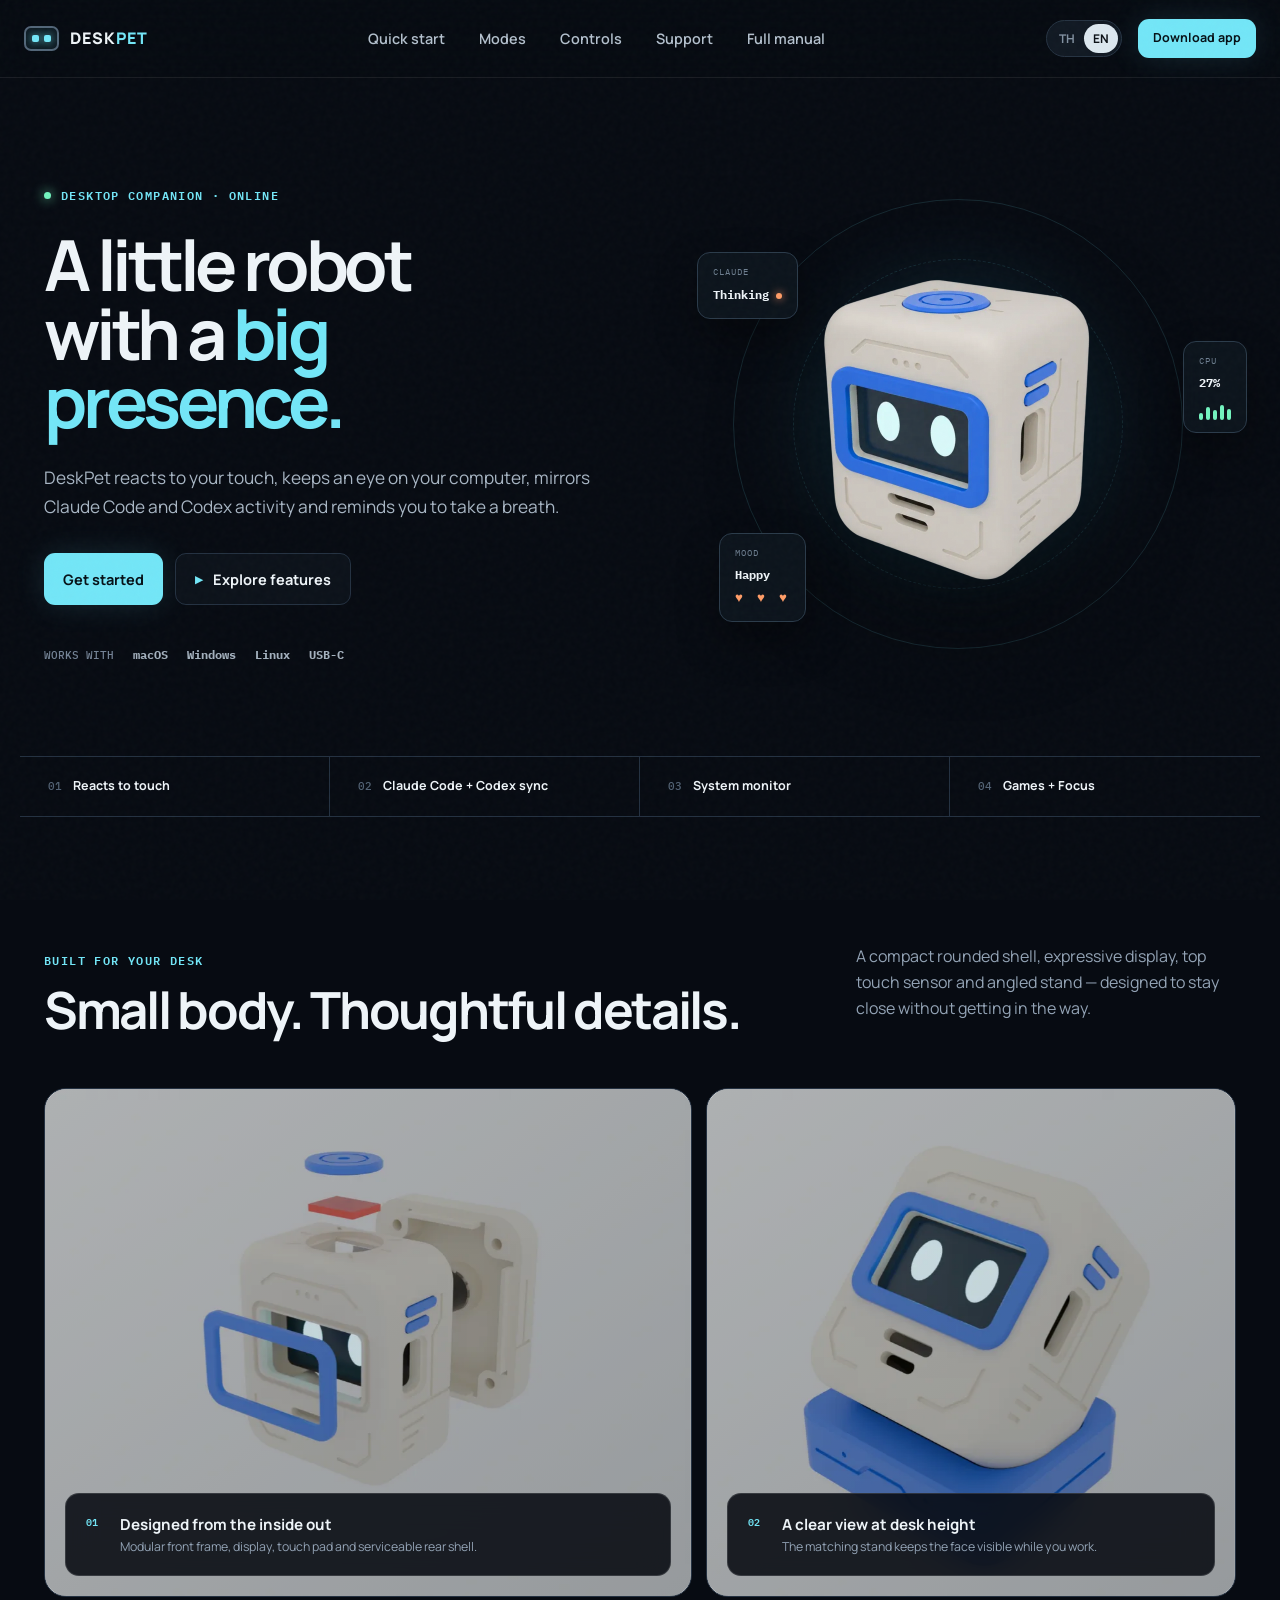
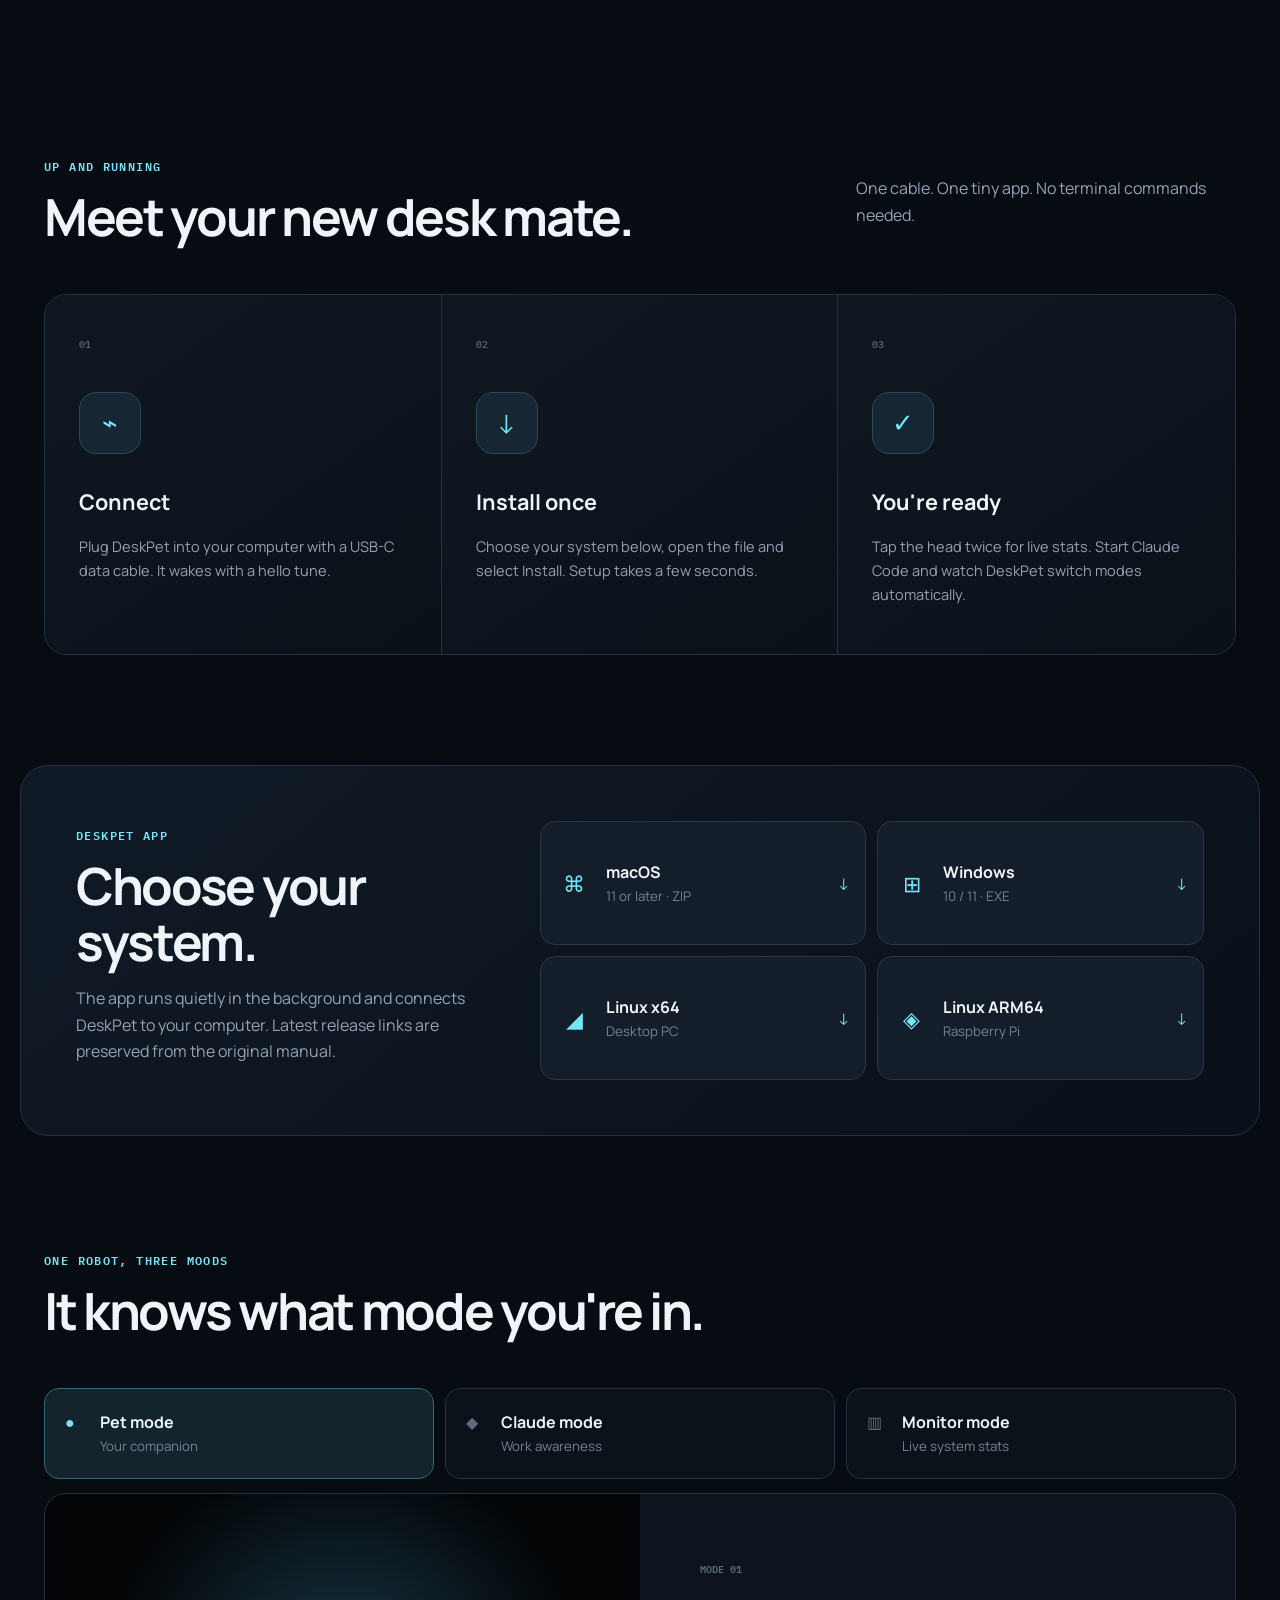
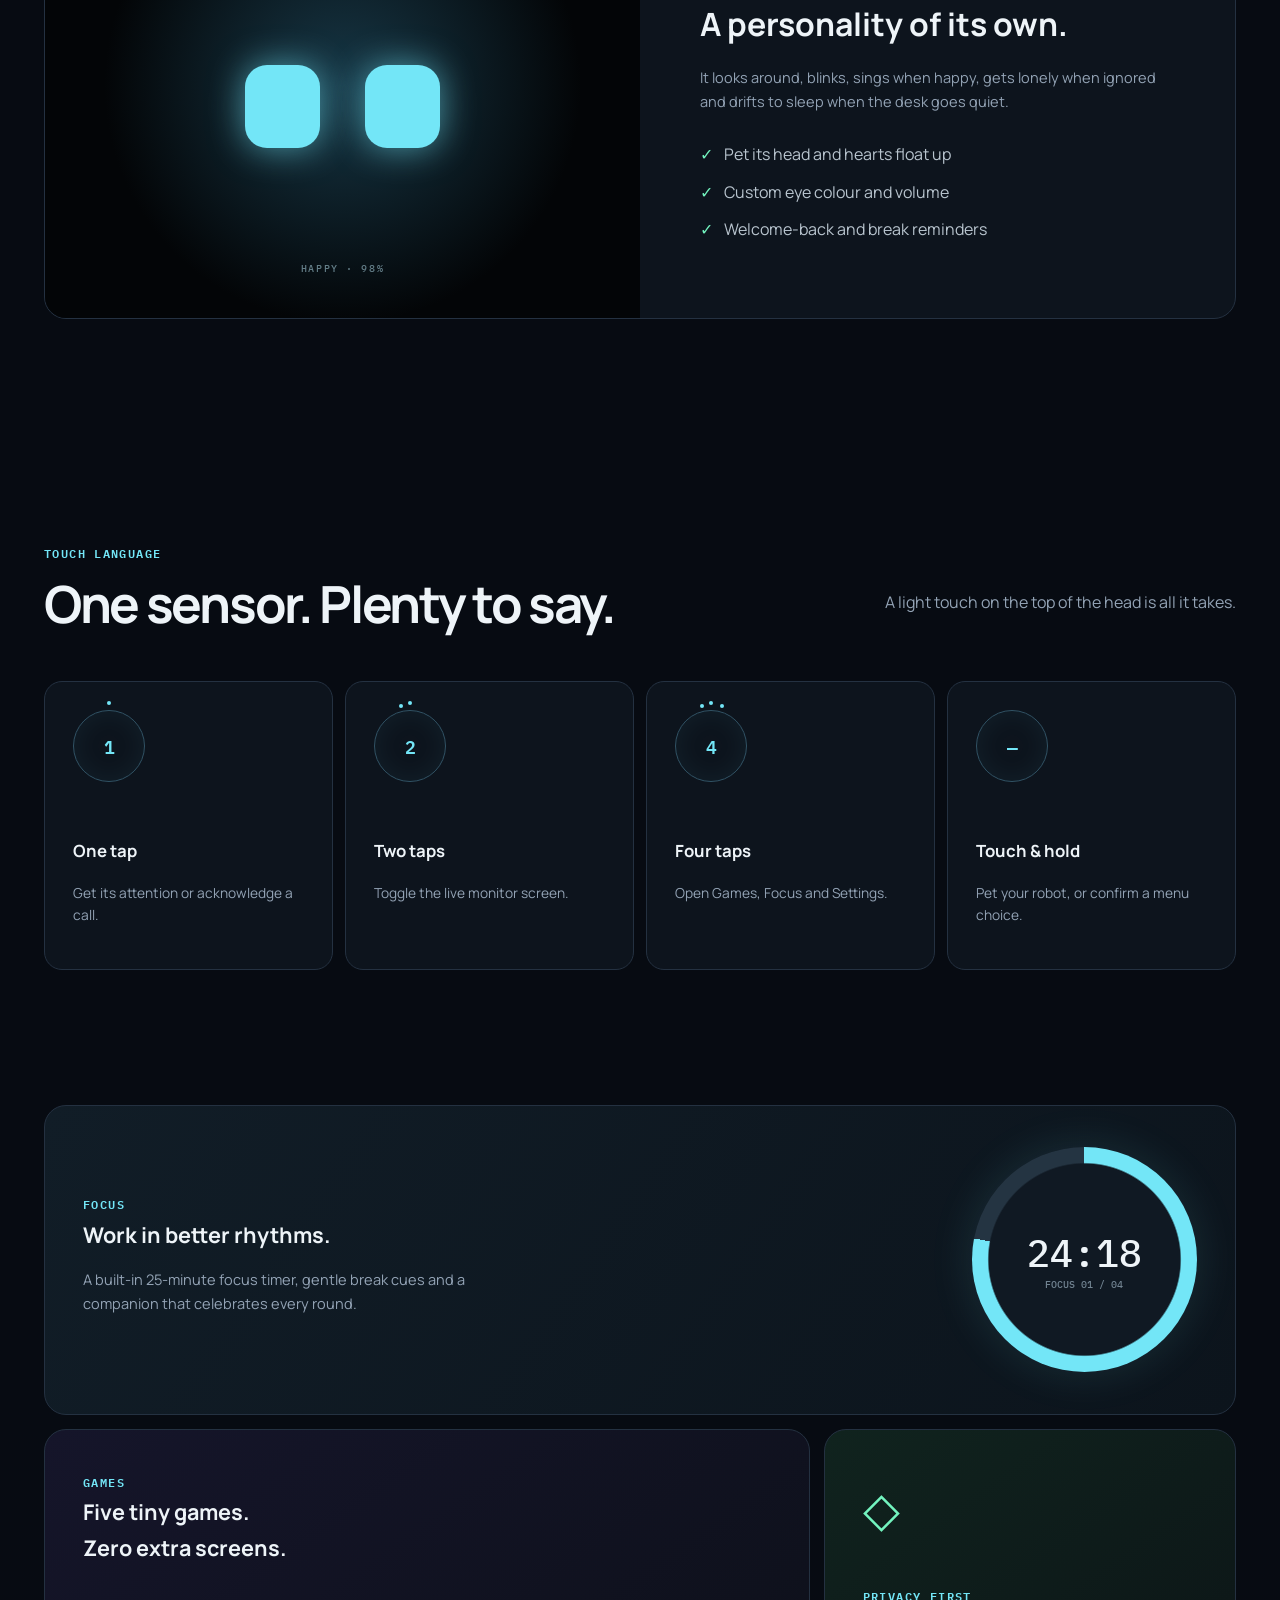
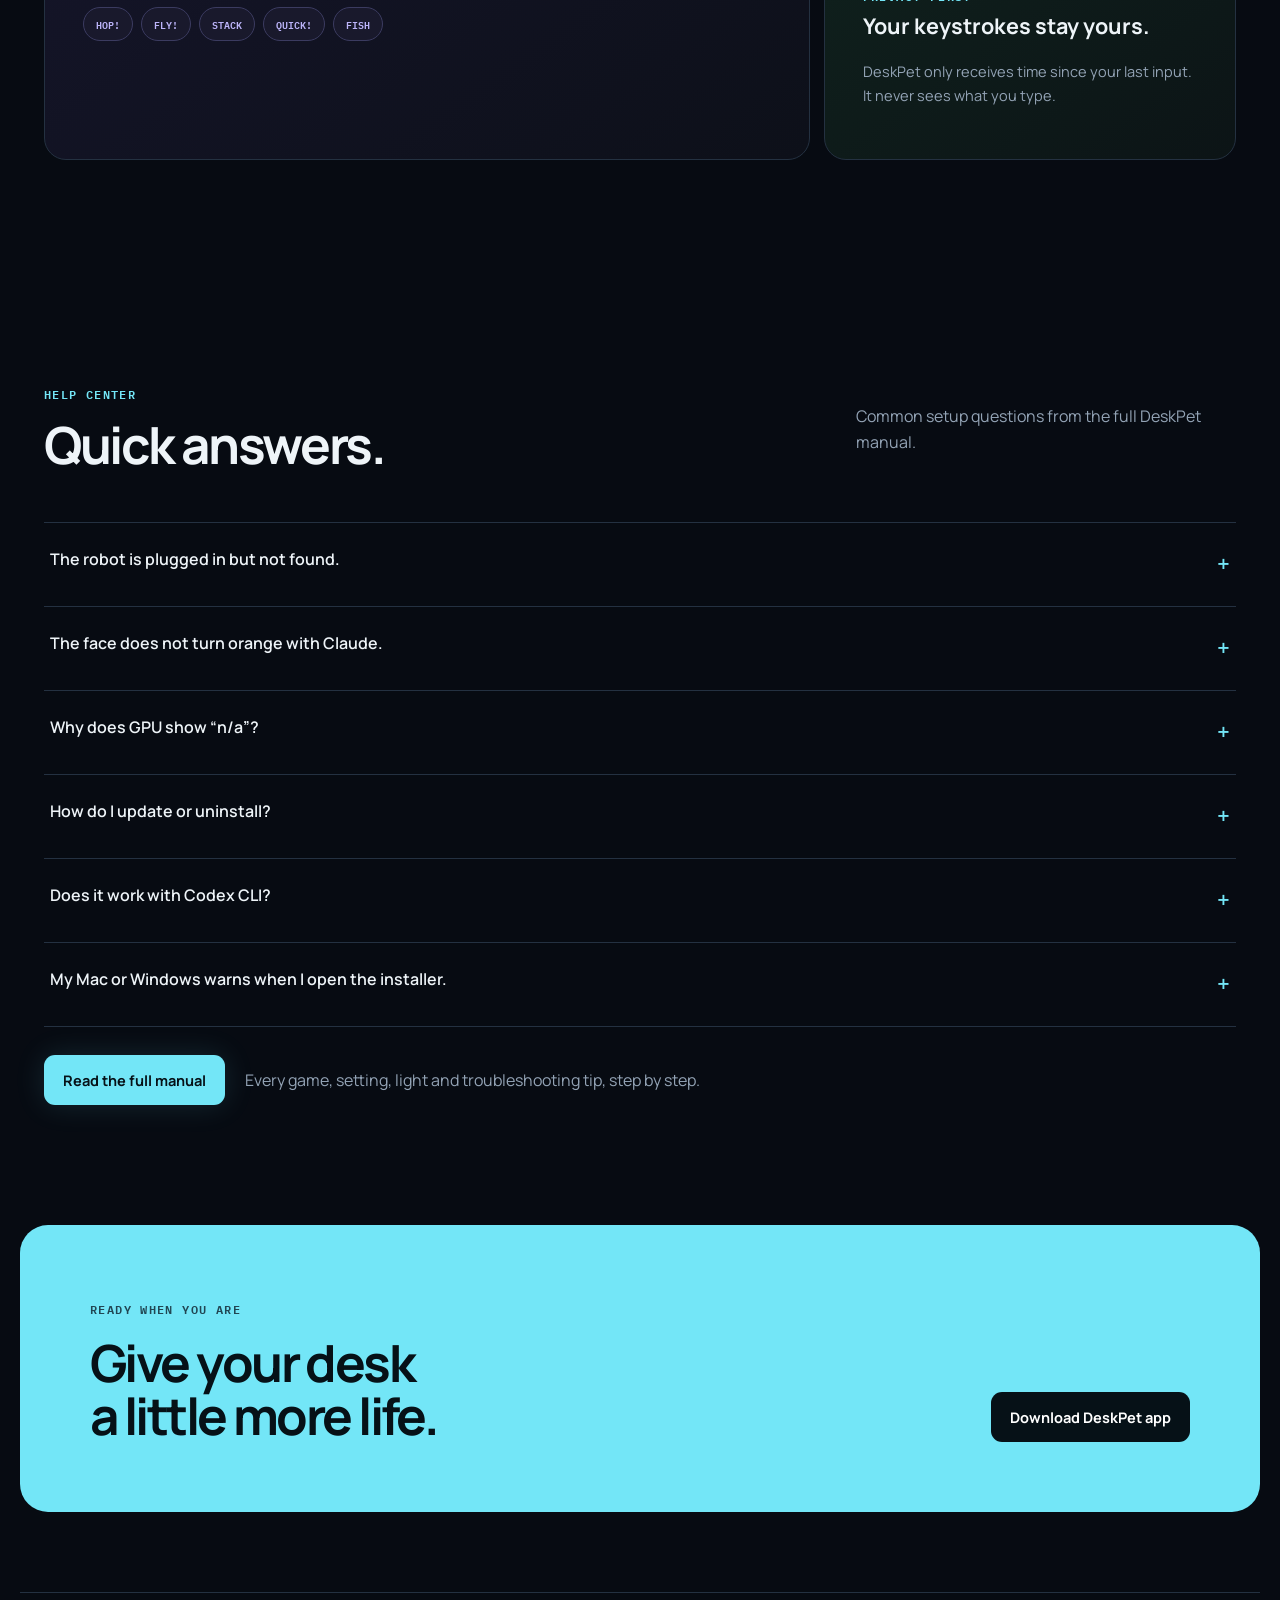
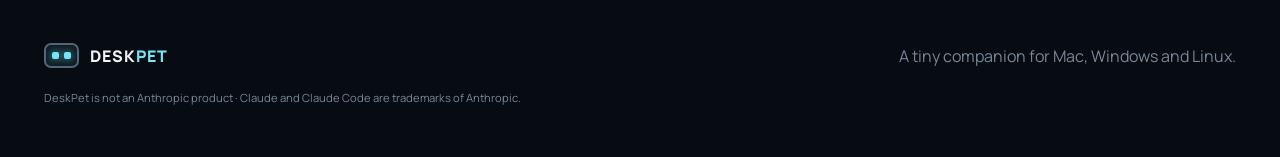
==== commit bb6b4196: "Add files via upload" ====
--- a/index.html
+++ b/index.html
@@ -63,7 +63,7 @@
         <div class="orbit orbit-one"></div><div class="orbit orbit-two"></div>
         <div class="robot-wrap">
           <div class="robot-glow"></div>
-          <img class="robot-product" src="assets/deskpet-hero.webp" alt="DeskPet cream cube robot with blue display frame and touch pad">
+          <img class="robot-product" src="deskpet-hero.webp" alt="DeskPet cream cube robot with blue display frame and touch pad">
         </div>
         <div class="float-card card-status"><span>CLAUDE</span><strong>Thinking</strong><i></i></div>
         <div class="float-card card-cpu"><span>CPU</span><strong>27%</strong><div><i style="height:40%"></i><i style="height:70%"></i><i style="height:52%"></i><i style="height:82%"></i><i style="height:60%"></i></div></div>
@@ -84,8 +84,8 @@
         <p data-i18n="designBody">A compact rounded shell, expressive display, top touch sensor and angled stand — designed to stay close without getting in the way.</p>
       </div>
       <div class="product-gallery">
-        <figure class="product-figure exploded reveal"><img src="assets/deskpet-exploded.webp" alt="Exploded view of DeskPet shell, screen, touch sensor and rear panel"><figcaption><span>01</span><b data-i18n="insideTitle">Designed from the inside out</b><small data-i18n="insideBody">Modular front frame, display, touch pad and serviceable rear shell.</small></figcaption></figure>
-        <figure class="product-figure stand reveal"><img src="assets/deskpet-on-stand.webp" alt="DeskPet resting on its blue angled stand"><figcaption><span>02</span><b data-i18n="standTitle">A clear view at desk height</b><small data-i18n="standBody">The matching stand keeps the face visible while you work.</small></figcaption></figure>
+        <figure class="product-figure exploded reveal"><img src="deskpet-exploded.webp" alt="Exploded view of DeskPet shell, screen, touch sensor and rear panel"><figcaption><span>01</span><b data-i18n="insideTitle">Designed from the inside out</b><small data-i18n="insideBody">Modular front frame, display, touch pad and serviceable rear shell.</small></figcaption></figure>
+        <figure class="product-figure stand reveal"><img src="deskpet-on-stand.webp" alt="DeskPet resting on its blue angled stand"><figcaption><span>02</span><b data-i18n="standTitle">A clear view at desk height</b><small data-i18n="standBody">The matching stand keeps the face visible while you work.</small></figcaption></figure>
       </div>
     </section>
 
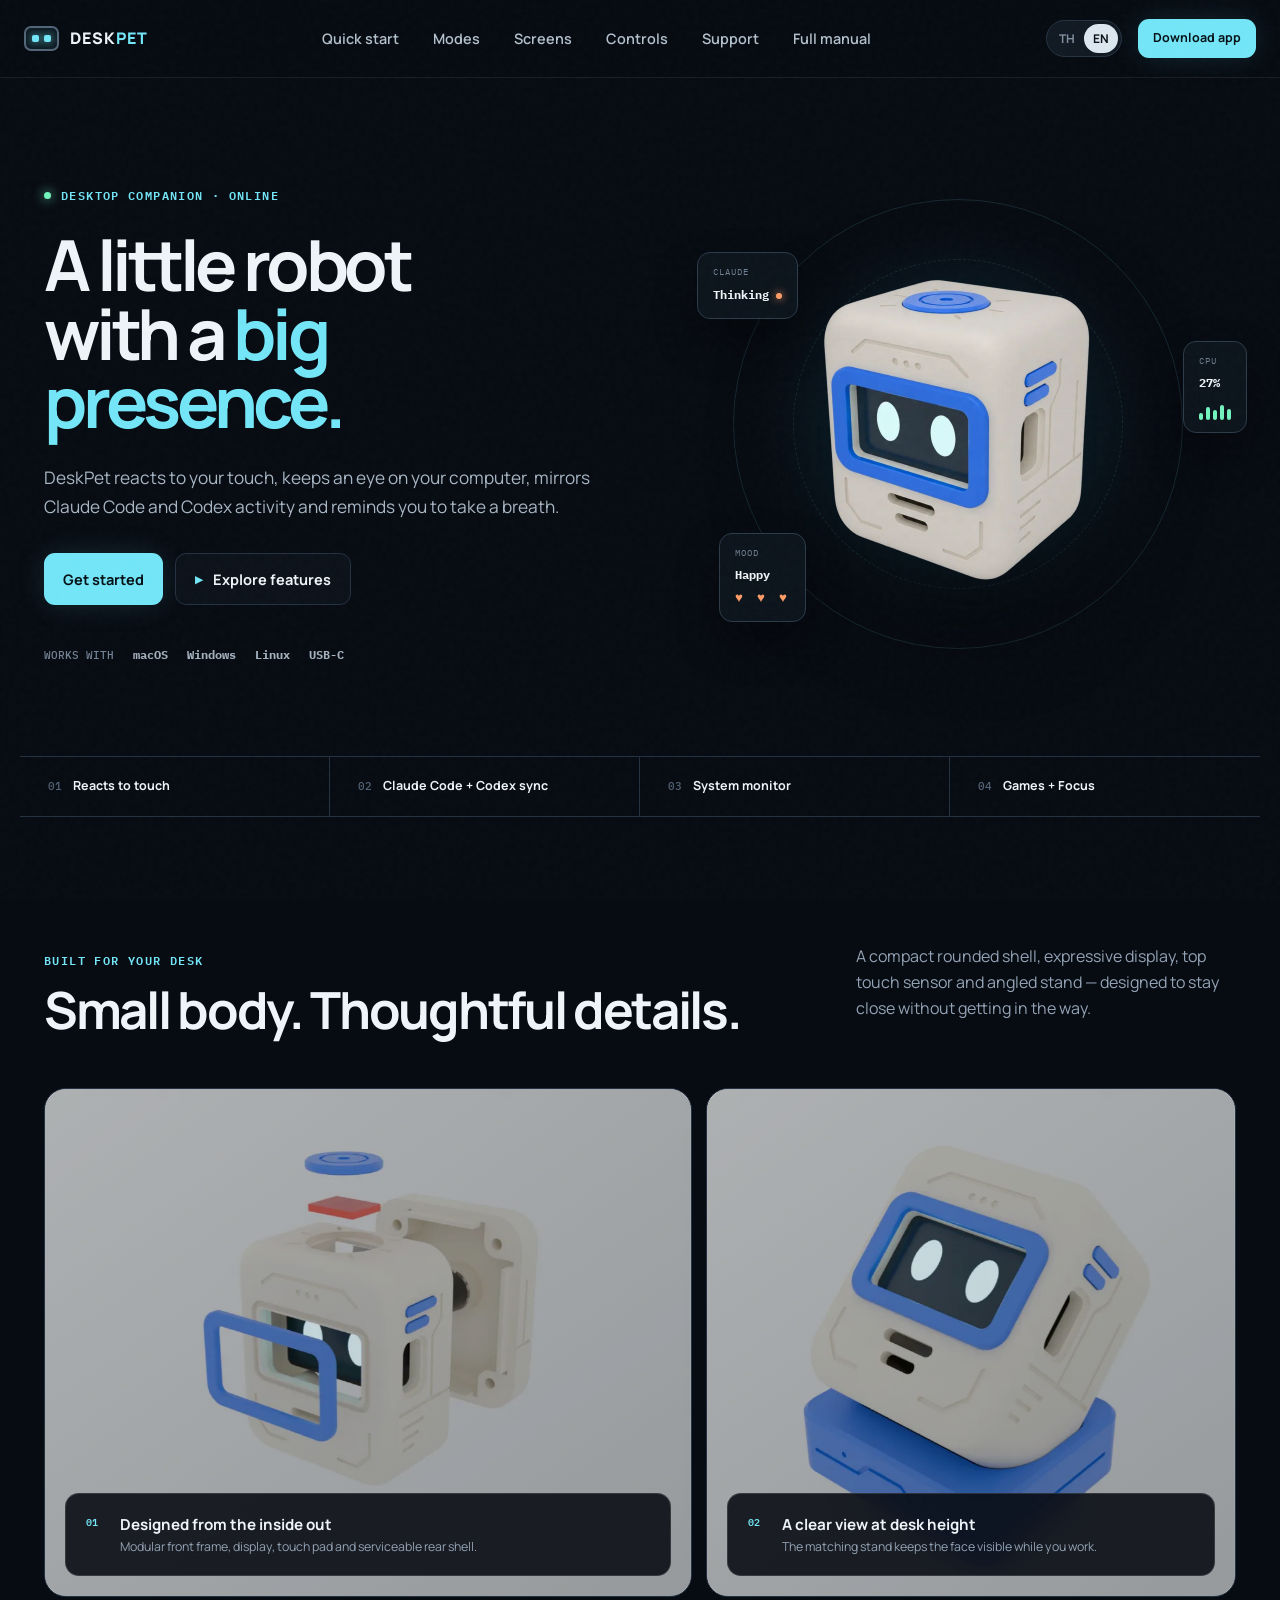
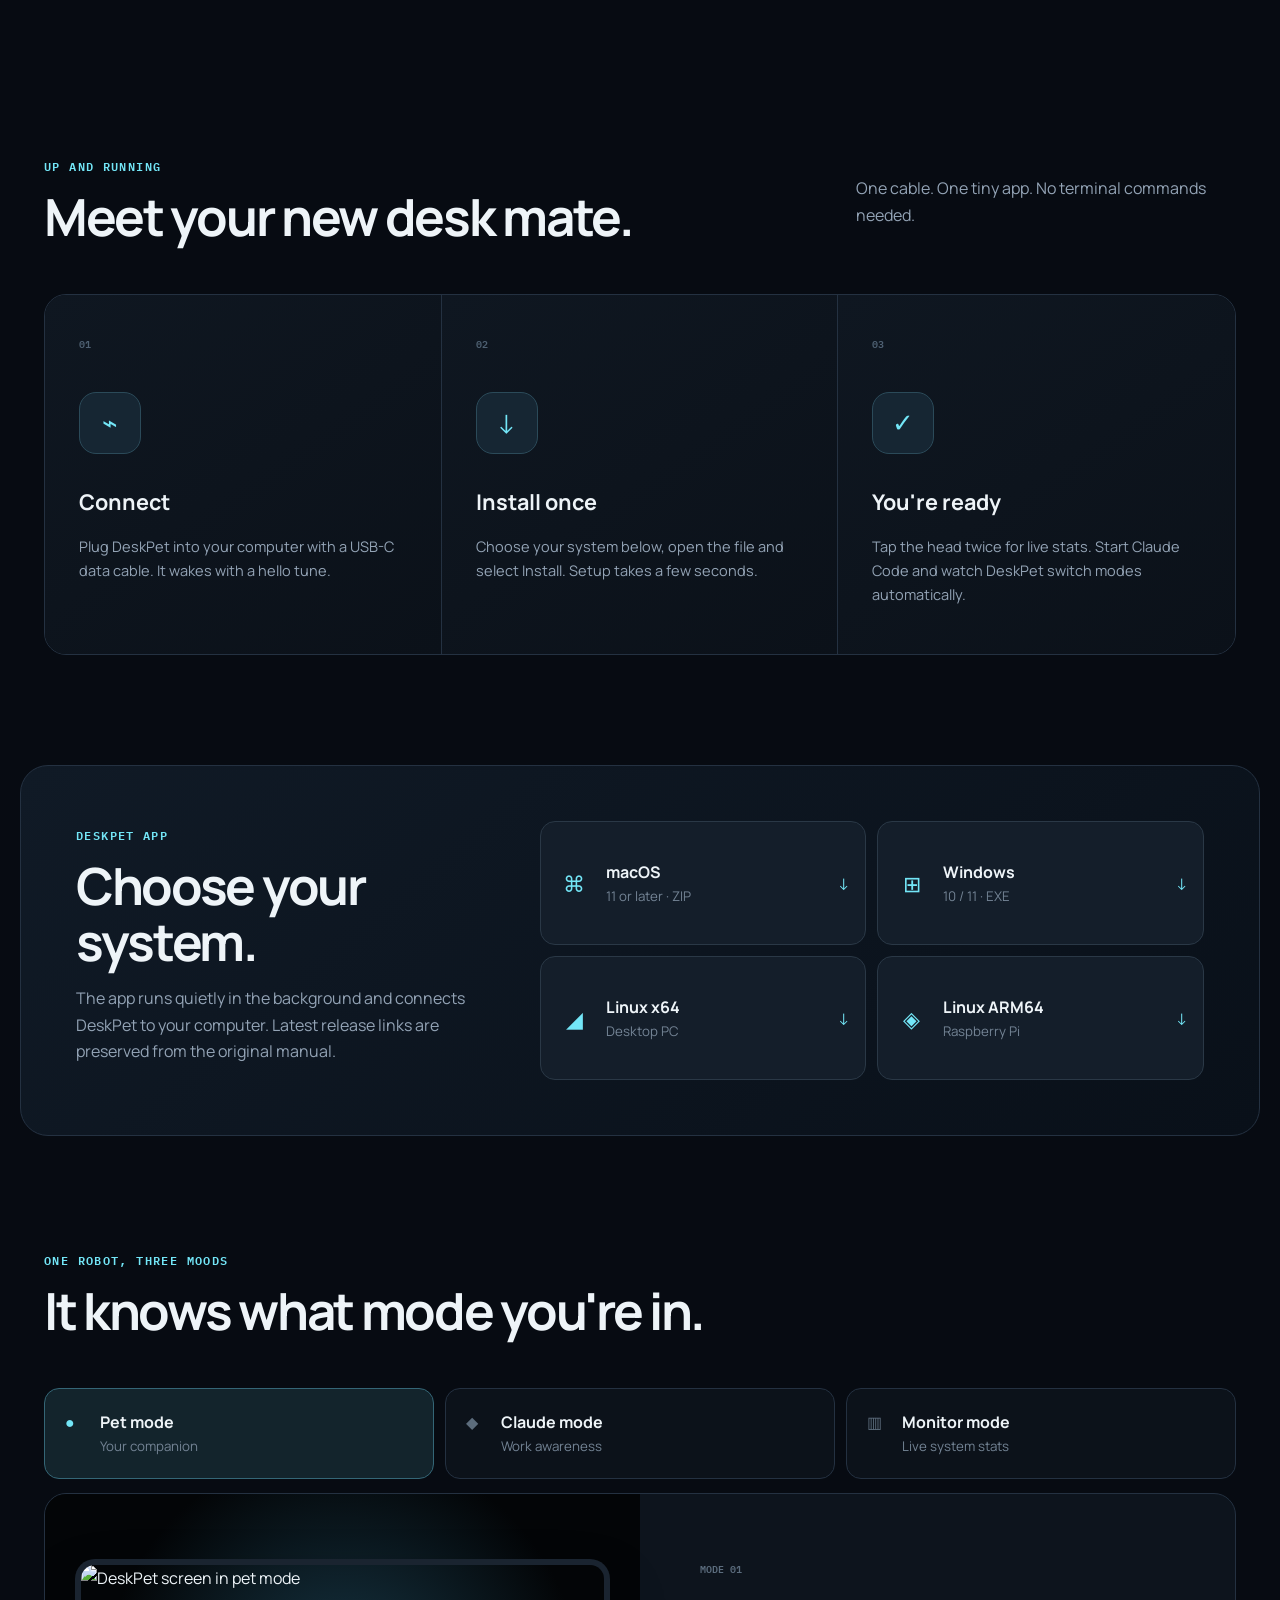
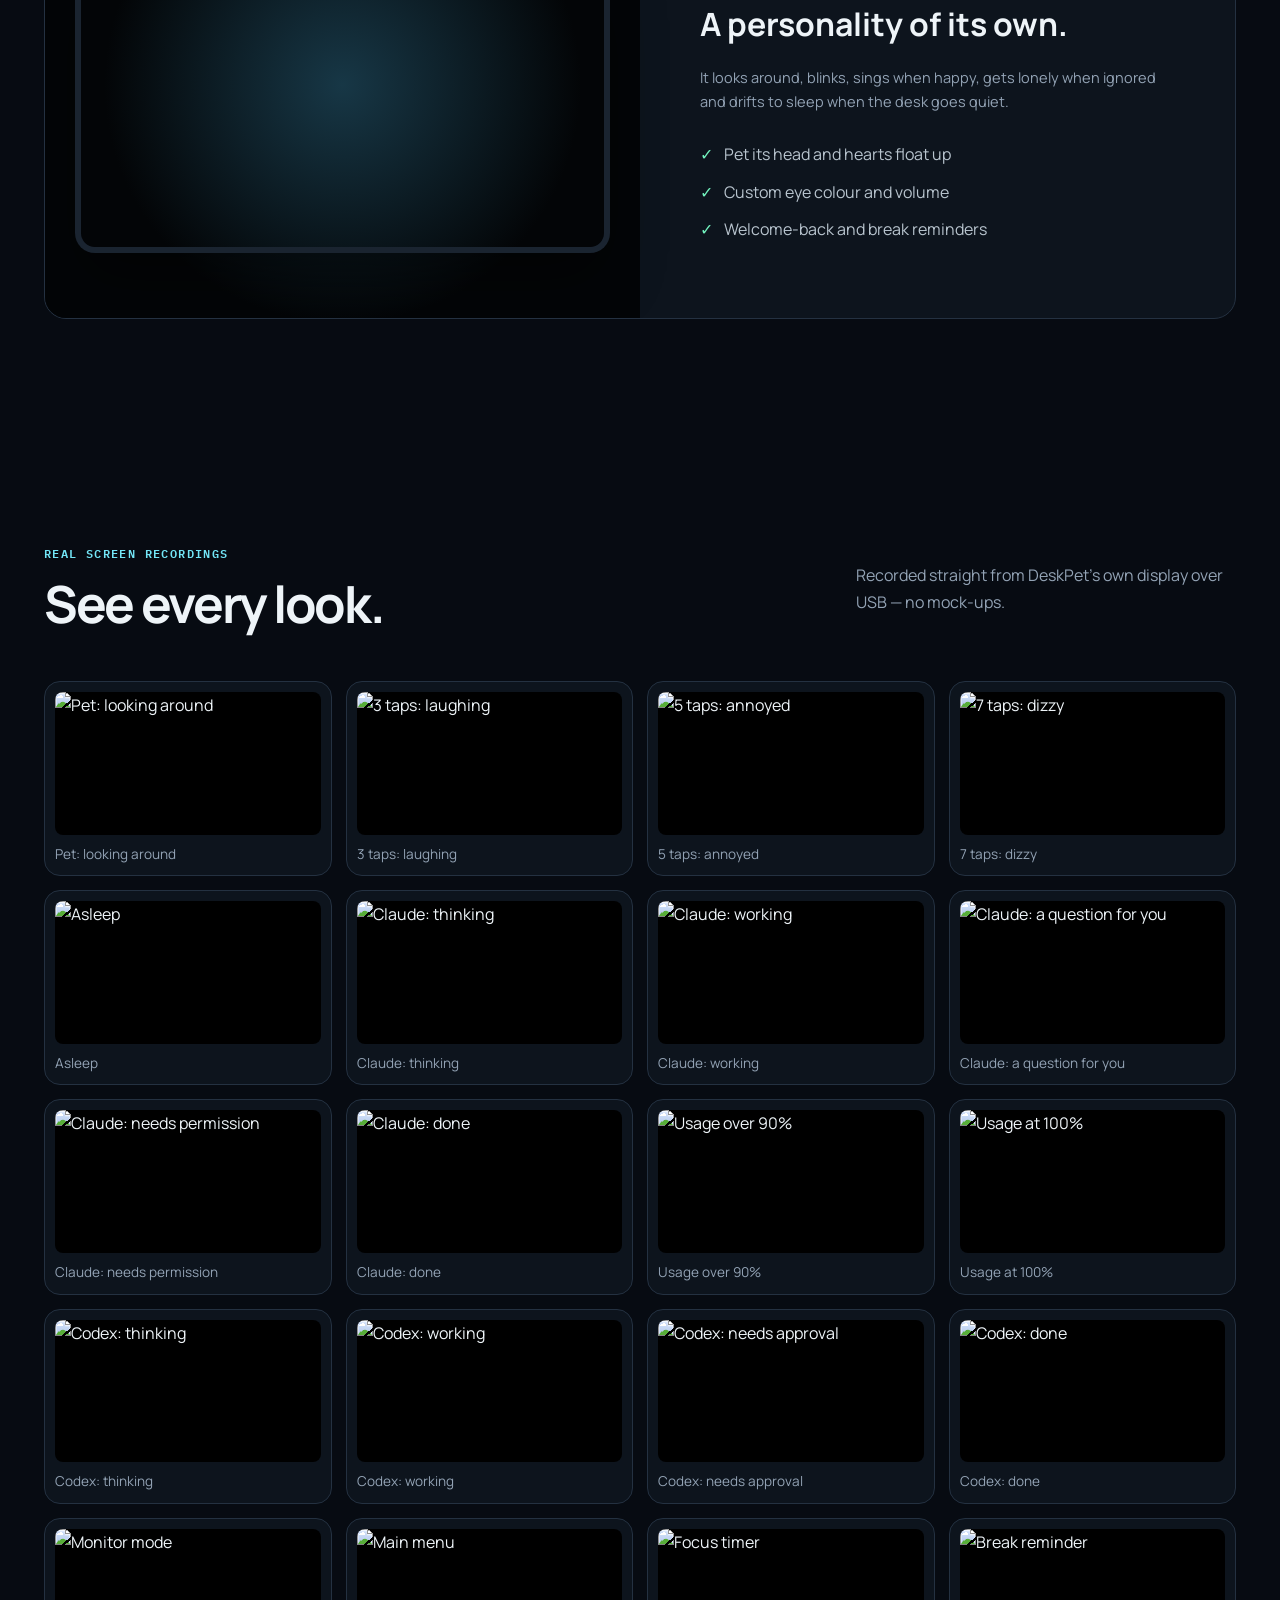
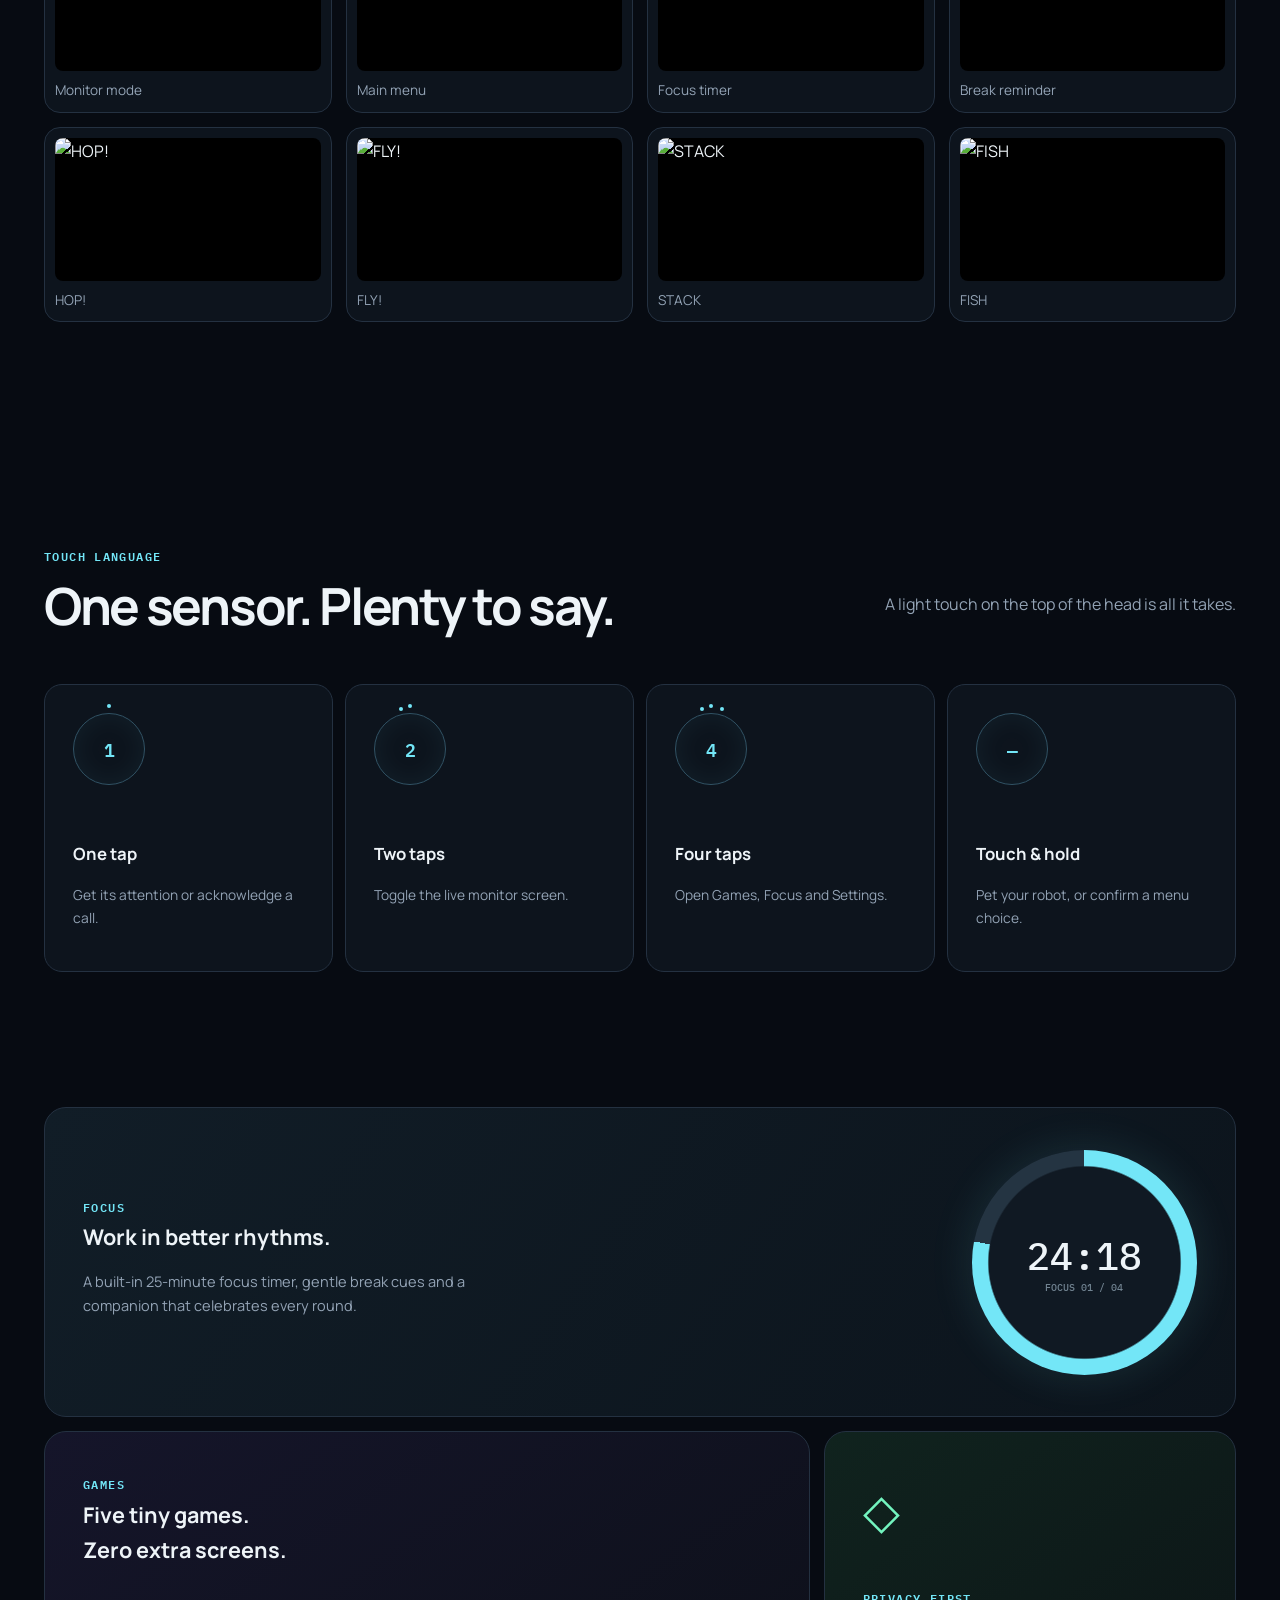
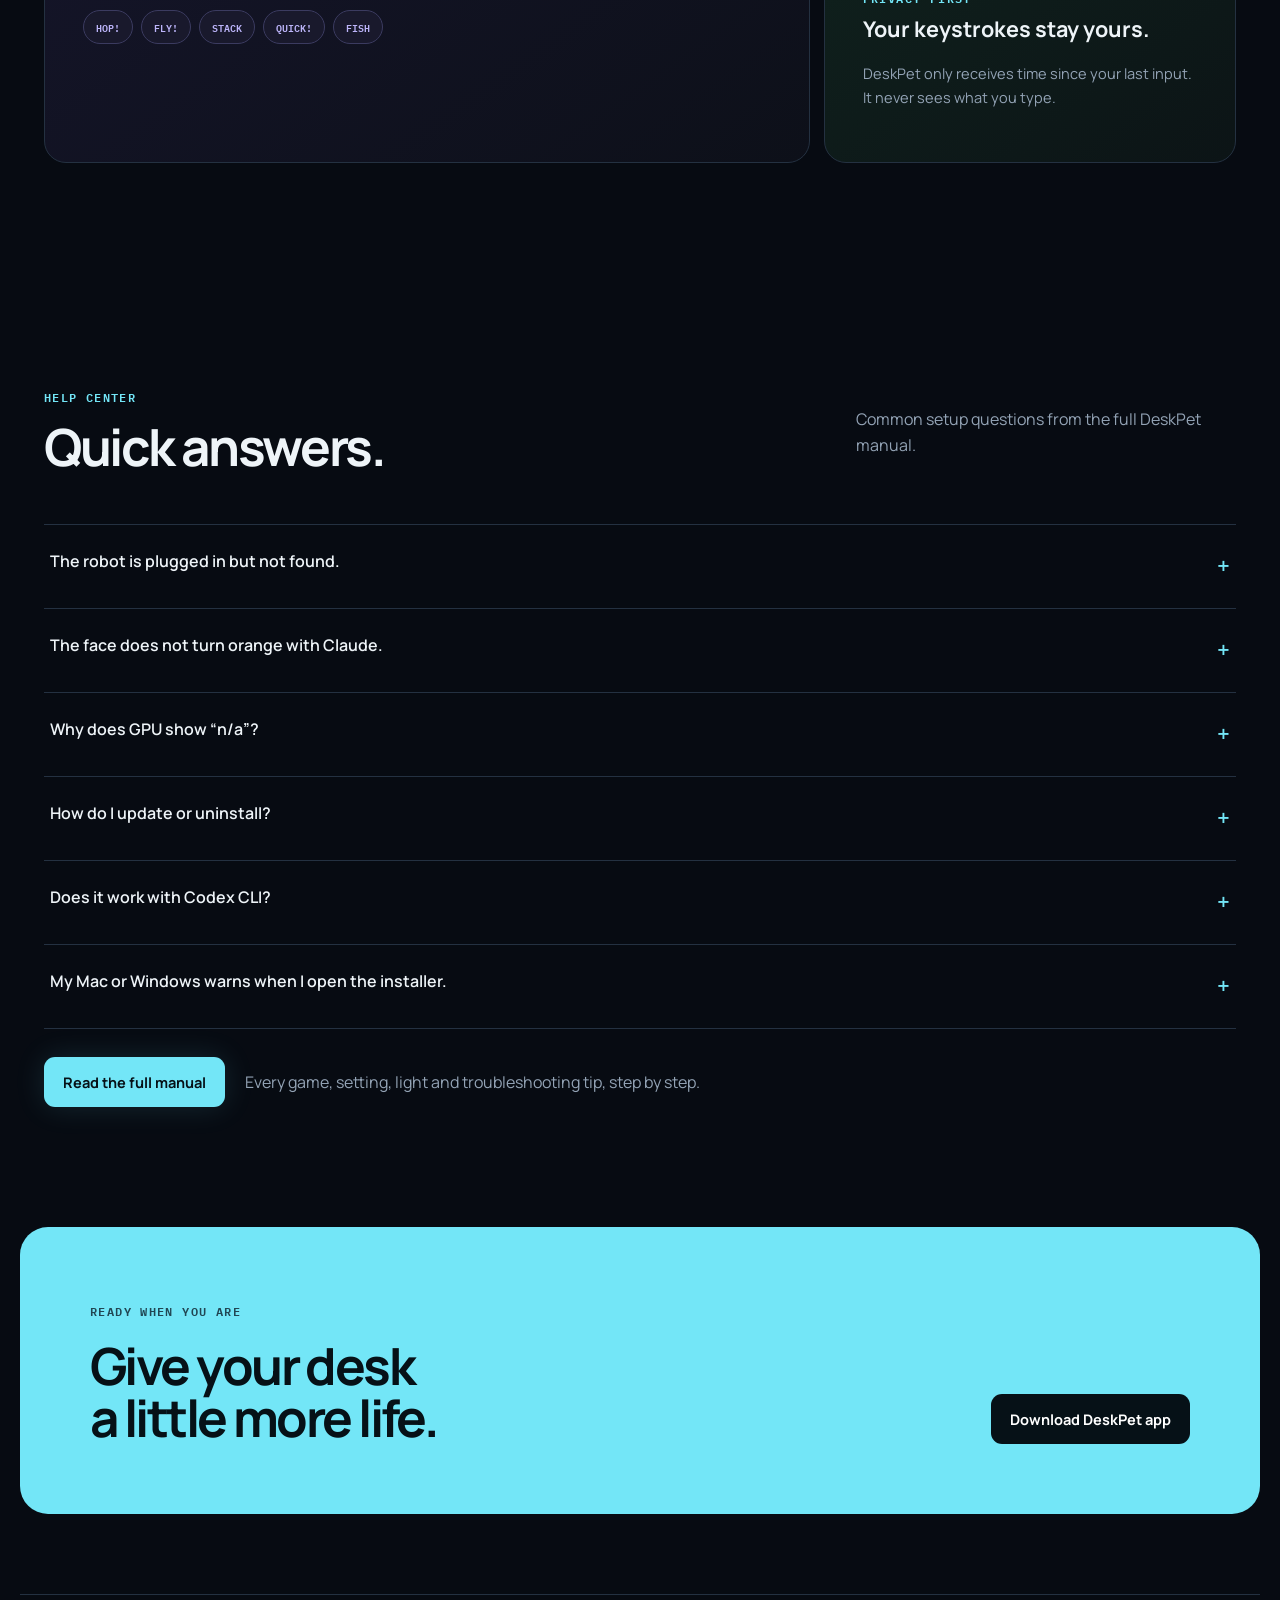
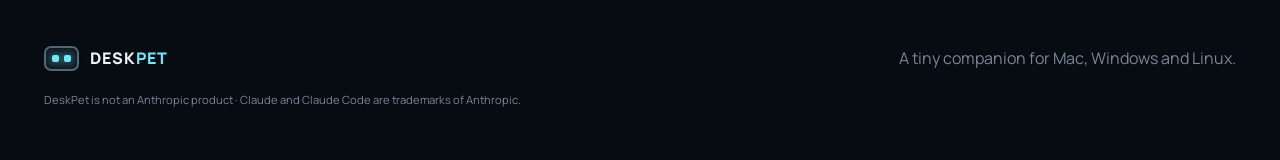
==== commit e42f046b: "Add files via upload" ====
--- a/index.html
+++ b/index.html
@@ -22,6 +22,7 @@
     <nav class="desktop-nav" aria-label="Primary navigation">
       <a href="#start" data-i18n="navStart">Quick start</a>
       <a href="#modes" data-i18n="navModes">Modes</a>
+      <a href="#screens" data-i18n="navScreens">Screens</a>
       <a href="#controls" data-i18n="navControls">Controls</a>
       <a href="#support" data-i18n="navSupport">Support</a>
       <a href="manual.html" class="manual-link" data-i18n="navManual">Full manual</a>
@@ -119,9 +120,14 @@
         <button data-mode="monitor" role="tab"><span>▥</span><b data-i18n="monitorMode">Monitor mode</b><small data-i18n="monitorTag">Live system stats</small></button>
       </div>
       <div class="mode-display reveal">
-        <div class="mode-screen pet" aria-live="polite"><div class="screen-eyes"><i></i><i></i></div><span>HAPPY · 98%</span></div>
+        <div class="mode-screen pet" aria-live="polite"><img class="mode-gif" src="pet-normal.gif" width="320" height="172" alt="DeskPet screen in pet mode"></div>
         <div class="mode-copy"><span class="mode-index">MODE 01</span><h3 data-i18n="petTitle">A personality of its own.</h3><p data-i18n="petBody">It looks around, blinks, sings when happy, gets lonely when ignored and drifts to sleep when the desk goes quiet.</p><ul><li data-i18n="petPoint1">Pet its head and hearts float up</li><li data-i18n="petPoint2">Custom eye colour and volume</li><li data-i18n="petPoint3">Welcome-back and break reminders</li></ul></div>
       </div>
+    </section>
+
+    <section class="section live-screens" id="screens">
+      <div class="section-heading reveal"><div><span class="kicker" data-i18n="screensKicker">REAL SCREEN RECORDINGS</span><h2 data-i18n="screensTitle">See every look.</h2></div><p data-i18n="screensBody">Recorded straight from DeskPet's own display over USB — no mock-ups.</p></div>
+      <div class="gif-grid reveal"><figure><img src="pet-normal.gif" width="320" height="172" loading="lazy" alt="Pet: looking around"><figcaption data-i18n="gif_pet_normal">Pet: looking around</figcaption></figure><figure><img src="pet-laugh.gif" width="320" height="172" loading="lazy" alt="3 taps: laughing"><figcaption data-i18n="gif_pet_laugh">3 taps: laughing</figcaption></figure><figure><img src="pet-annoyed.gif" width="320" height="172" loading="lazy" alt="5 taps: annoyed"><figcaption data-i18n="gif_pet_annoyed">5 taps: annoyed</figcaption></figure><figure><img src="pet-dizzy.gif" width="320" height="172" loading="lazy" alt="7 taps: dizzy"><figcaption data-i18n="gif_pet_dizzy">7 taps: dizzy</figcaption></figure><figure><img src="pet-asleep.gif" width="320" height="172" loading="lazy" alt="Asleep"><figcaption data-i18n="gif_pet_asleep">Asleep</figcaption></figure><figure><img src="claude-thinking.gif" width="320" height="172" loading="lazy" alt="Claude: thinking"><figcaption data-i18n="gif_claude_thinking">Claude: thinking</figcaption></figure><figure><img src="claude-working.gif" width="320" height="172" loading="lazy" alt="Claude: working"><figcaption data-i18n="gif_claude_working">Claude: working</figcaption></figure><figure><img src="claude-question.gif" width="320" height="172" loading="lazy" alt="Claude: a question for you"><figcaption data-i18n="gif_claude_question">Claude: a question for you</figcaption></figure><figure><img src="claude-permission.gif" width="320" height="172" loading="lazy" alt="Claude: needs permission"><figcaption data-i18n="gif_claude_permission">Claude: needs permission</figcaption></figure><figure><img src="claude-done.gif" width="320" height="172" loading="lazy" alt="Claude: done"><figcaption data-i18n="gif_claude_done">Claude: done</figcaption></figure><figure><img src="claude-on-fire.gif" width="320" height="172" loading="lazy" alt="Usage over 90%"><figcaption data-i18n="gif_claude_on_fire">Usage over 90%</figcaption></figure><figure><img src="claude-maxed-out.gif" width="320" height="172" loading="lazy" alt="Usage at 100%"><figcaption data-i18n="gif_claude_maxed_out">Usage at 100%</figcaption></figure><figure><img src="codex-thinking.gif" width="320" height="172" loading="lazy" alt="Codex: thinking"><figcaption data-i18n="gif_codex_thinking">Codex: thinking</figcaption></figure><figure><img src="codex-working.gif" width="320" height="172" loading="lazy" alt="Codex: working"><figcaption data-i18n="gif_codex_working">Codex: working</figcaption></figure><figure><img src="codex-permission.gif" width="320" height="172" loading="lazy" alt="Codex: needs approval"><figcaption data-i18n="gif_codex_permission">Codex: needs approval</figcaption></figure><figure><img src="codex-done.gif" width="320" height="172" loading="lazy" alt="Codex: done"><figcaption data-i18n="gif_codex_done">Codex: done</figcaption></figure><figure><img src="monitor.gif" width="320" height="172" loading="lazy" alt="Monitor mode"><figcaption data-i18n="gif_monitor">Monitor mode</figcaption></figure><figure><img src="menu.gif" width="320" height="172" loading="lazy" alt="Main menu"><figcaption data-i18n="gif_menu">Main menu</figcaption></figure><figure><img src="focus.gif" width="320" height="172" loading="lazy" alt="Focus timer"><figcaption data-i18n="gif_focus">Focus timer</figcaption></figure><figure><img src="break-reminder.gif" width="320" height="172" loading="lazy" alt="Break reminder"><figcaption data-i18n="gif_break_reminder">Break reminder</figcaption></figure><figure><img src="game-hop.gif" width="320" height="172" loading="lazy" alt="HOP!"><figcaption data-i18n="gif_game_hop">HOP!</figcaption></figure><figure><img src="game-fly.gif" width="320" height="172" loading="lazy" alt="FLY!"><figcaption data-i18n="gif_game_fly">FLY!</figcaption></figure><figure><img src="game-stack.gif" width="320" height="172" loading="lazy" alt="STACK"><figcaption data-i18n="gif_game_stack">STACK</figcaption></figure><figure><img src="game-fish.gif" width="320" height="172" loading="lazy" alt="FISH"><figcaption data-i18n="gif_game_fish">FISH</figcaption></figure></div>
     </section>
 
     <section class="section controls" id="controls">
--- a/product.css
+++ b/product.css
@@ -95,3 +95,30 @@
 @media (prefers-reduced-motion: reduce) {
   .robot-product { animation: none; }
 }
+
+/* mode preview = what the robot's own screen looks like in each mode */
+.mode-screen.claude{background:#de7346}
+.mode-screen.claude .screen-eyes i{background:#000;box-shadow:none}
+.mode-screen.claude>span{color:#3a1a0c}
+.mode-screen.monitor{background:#080a0e}
+.mode-screen.monitor .screen-eyes,.mode-screen.monitor>span{display:none}
+.screen-monitor{display:none;width:min(440px,86%);font-family:"IBM Plex Mono",monospace;color:#aab0bb;gap:12px}
+.mode-screen.monitor .screen-monitor{display:grid}
+.sm-top{display:flex;justify-content:space-between;align-items:center;gap:16px}
+.sm-top b{font-size:2.1rem;color:#fff;font-weight:600;letter-spacing:.02em}
+.sm-spark{flex:1;max-width:190px;height:44px;border:1px solid #282c34;display:flex;align-items:end;gap:3px;padding:3px}
+.sm-spark i{flex:1;background:#28d26e;border-radius:1px}
+.sm-row{display:grid;grid-template-columns:46px 1fr 48px;align-items:center;gap:12px;font-size:1rem}
+.sm-row div{height:14px;border:1px solid #464a52;border-radius:5px;padding:2px}
+.sm-row i{display:block;height:100%;border-radius:3px}
+.sm-row em{font-style:normal;color:#ebebf0;text-align:right}
+.screen-monitor small{font-size:.75rem;color:#8b919c;white-space:pre}
+@media(max-width:600px){.sm-top b{font-size:1.5rem}.sm-row{font-size:.85rem;grid-template-columns:38px 1fr 40px}}
+
+/* real recordings from the robot's screen (320x172 GIFs) */
+.mode-screen .mode-gif{width:min(640px,88%);height:auto;aspect-ratio:320/172;image-rendering:pixelated;border-radius:14px;box-shadow:0 0 0 6px #1a2430,0 30px 60px rgba(0,0,0,.45)}
+.mode-screen.claude,.mode-screen.monitor{background:radial-gradient(circle at 50% 45%,#17222e,#05080c 65%)}
+.gif-grid{display:grid;grid-template-columns:repeat(auto-fill,minmax(240px,1fr));gap:14px}
+.gif-grid figure{margin:0;padding:10px;border:1px solid var(--line);border-radius:16px;background:#0d141d}
+.gif-grid img{width:100%;height:auto;aspect-ratio:320/172;display:block;border-radius:8px;image-rendering:pixelated;background:#000}
+.gif-grid figcaption{margin-top:8px;font-size:.85rem;color:var(--muted)}
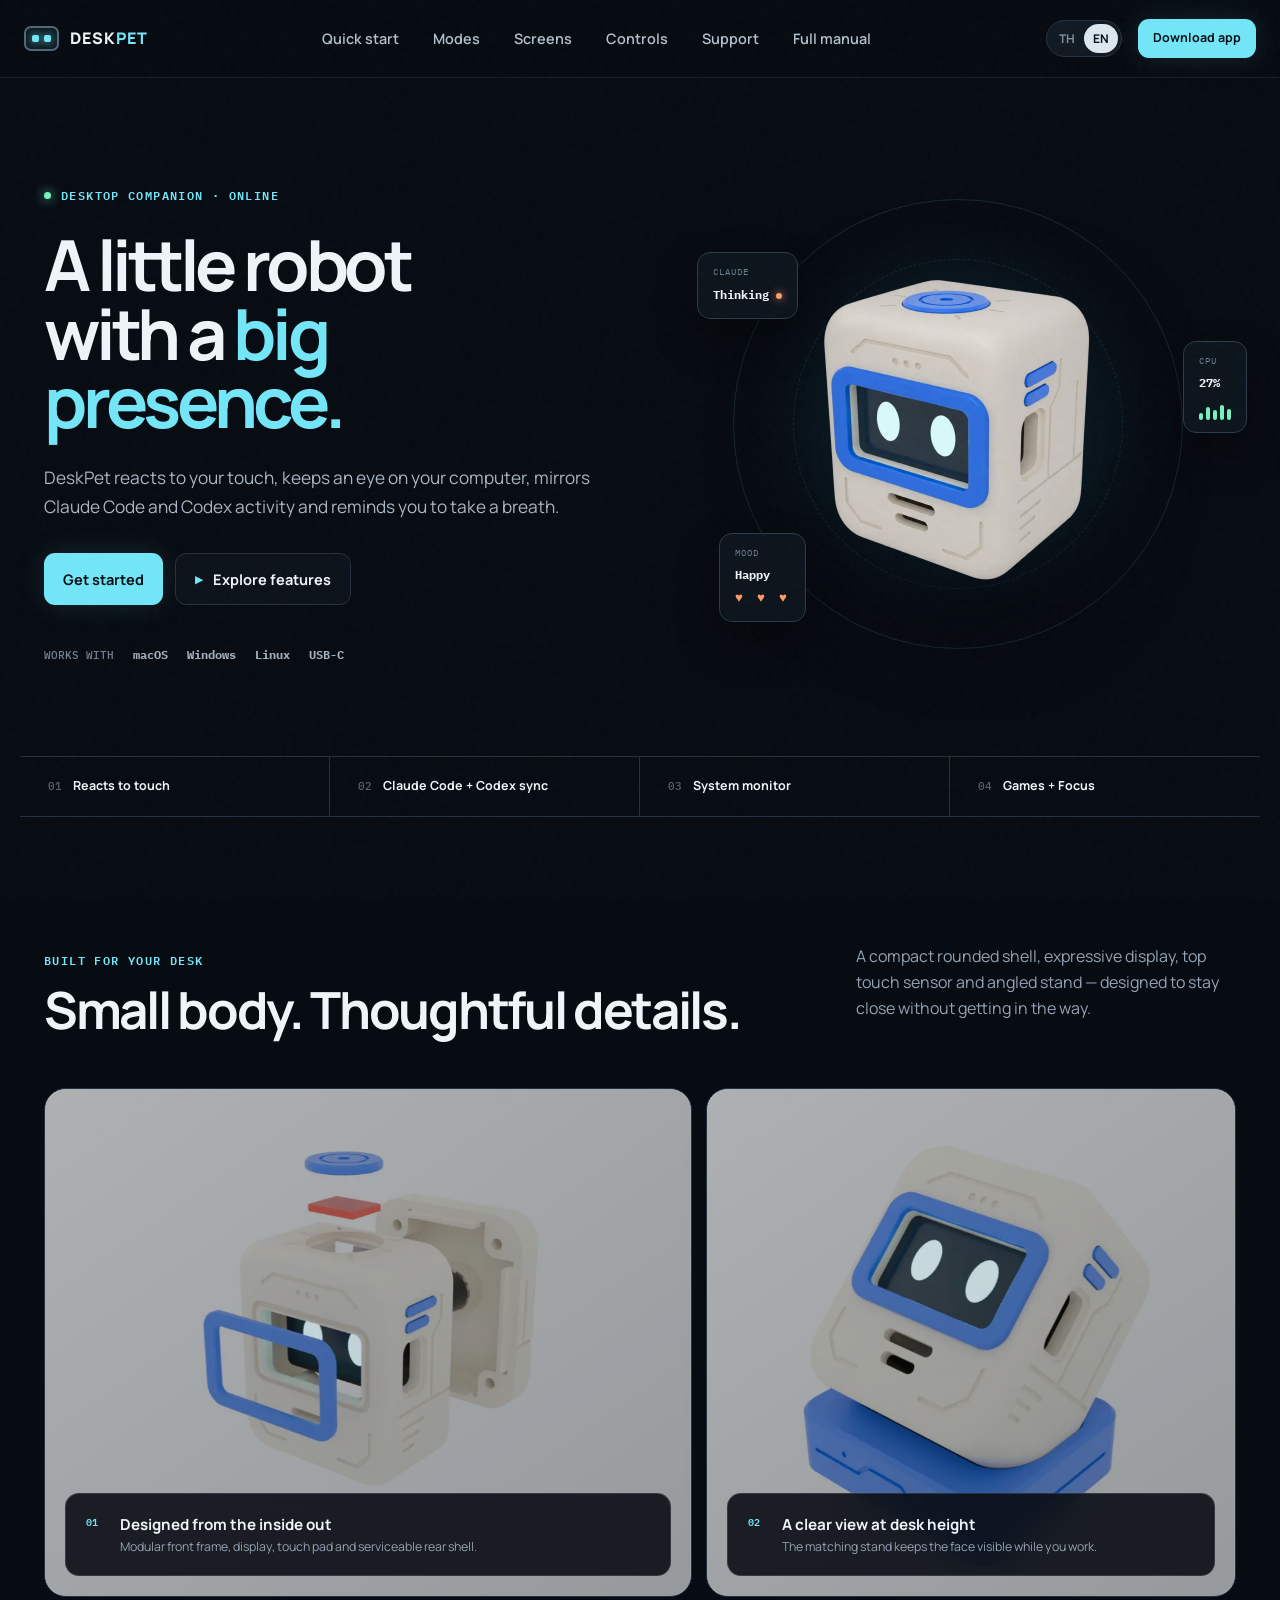
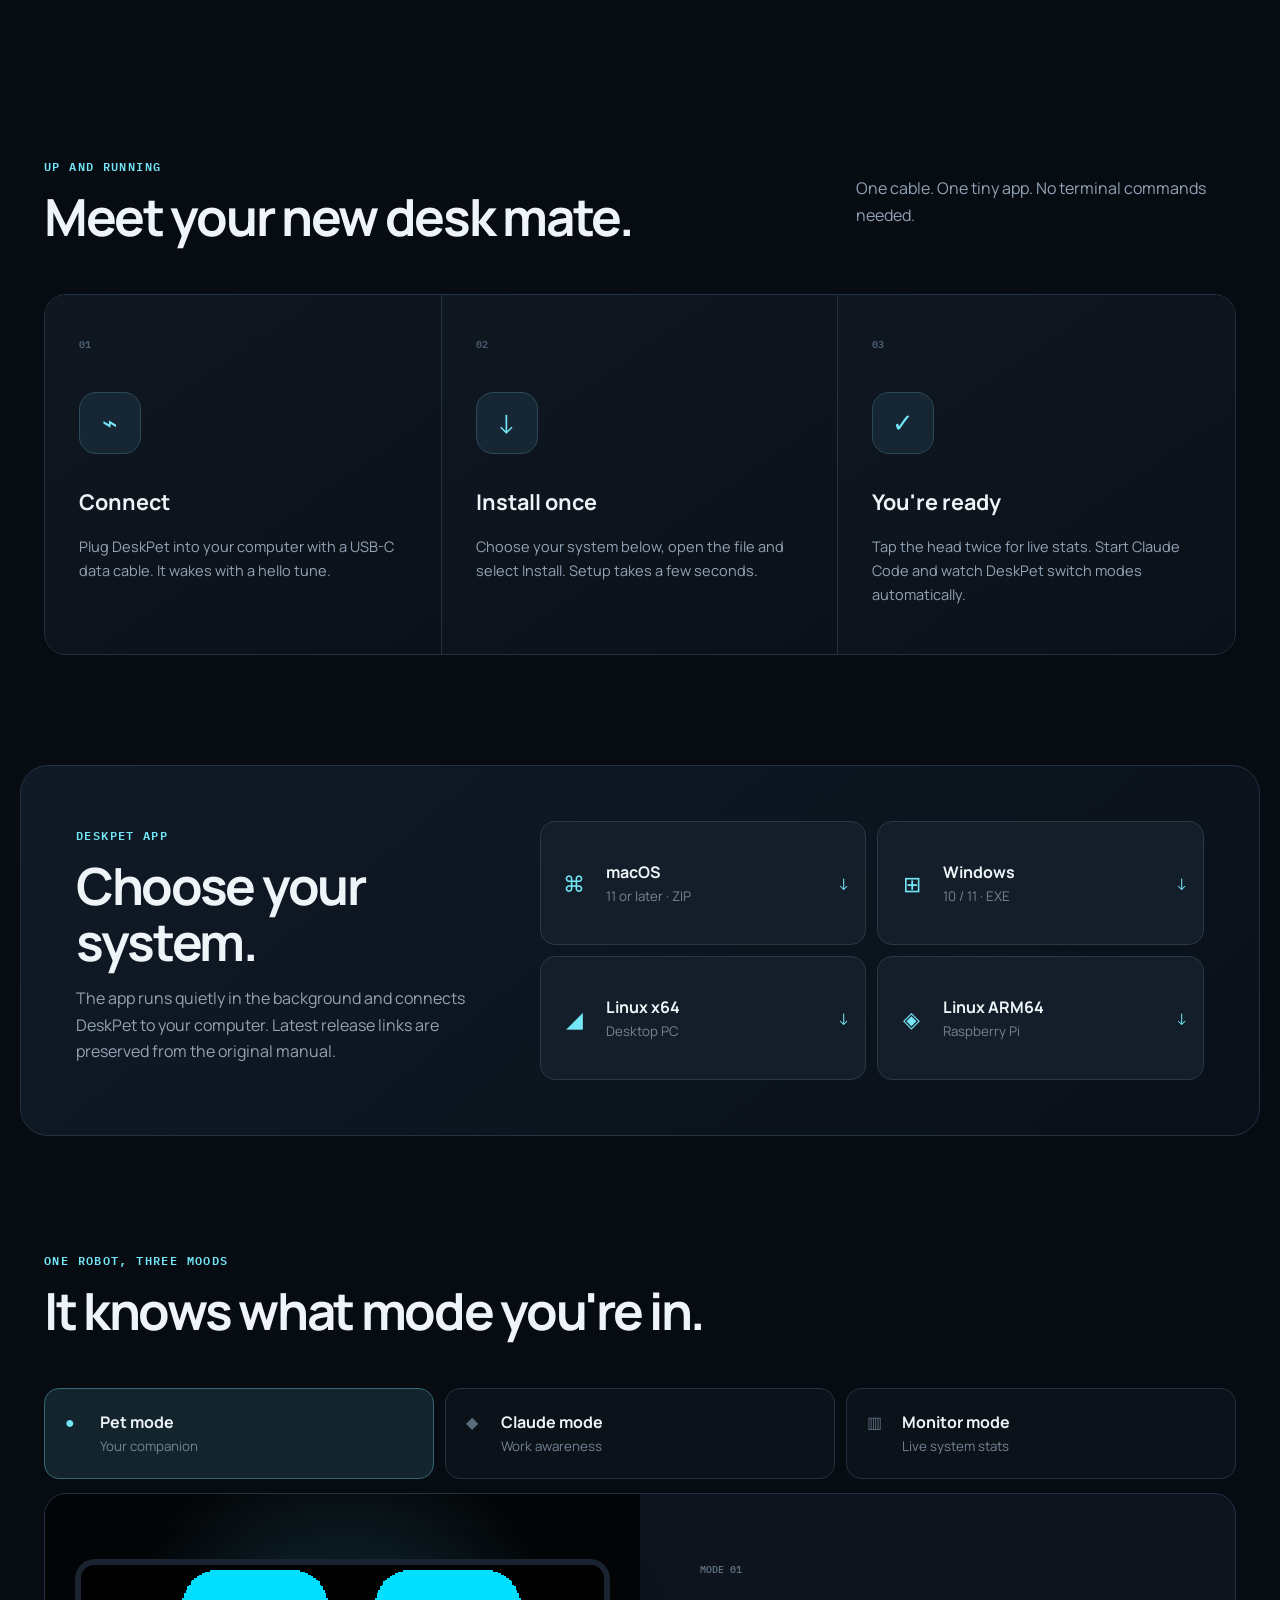
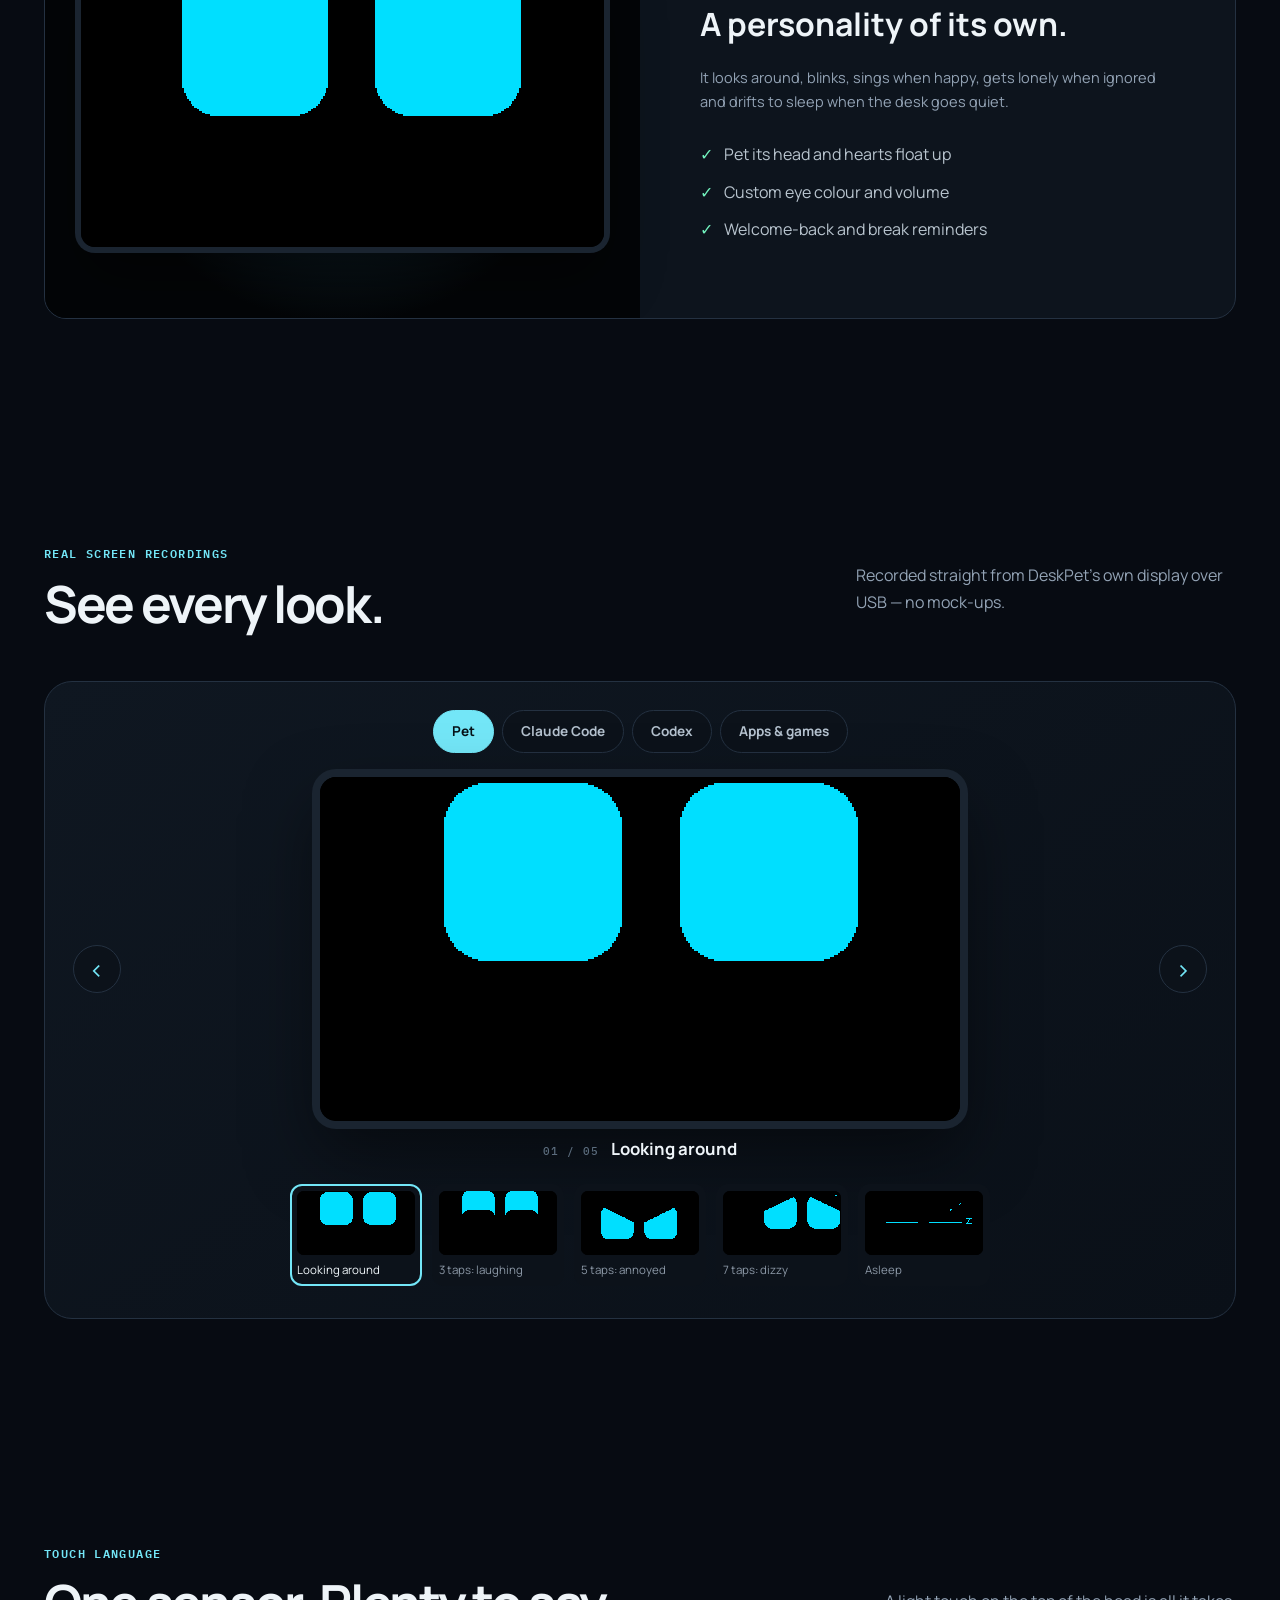
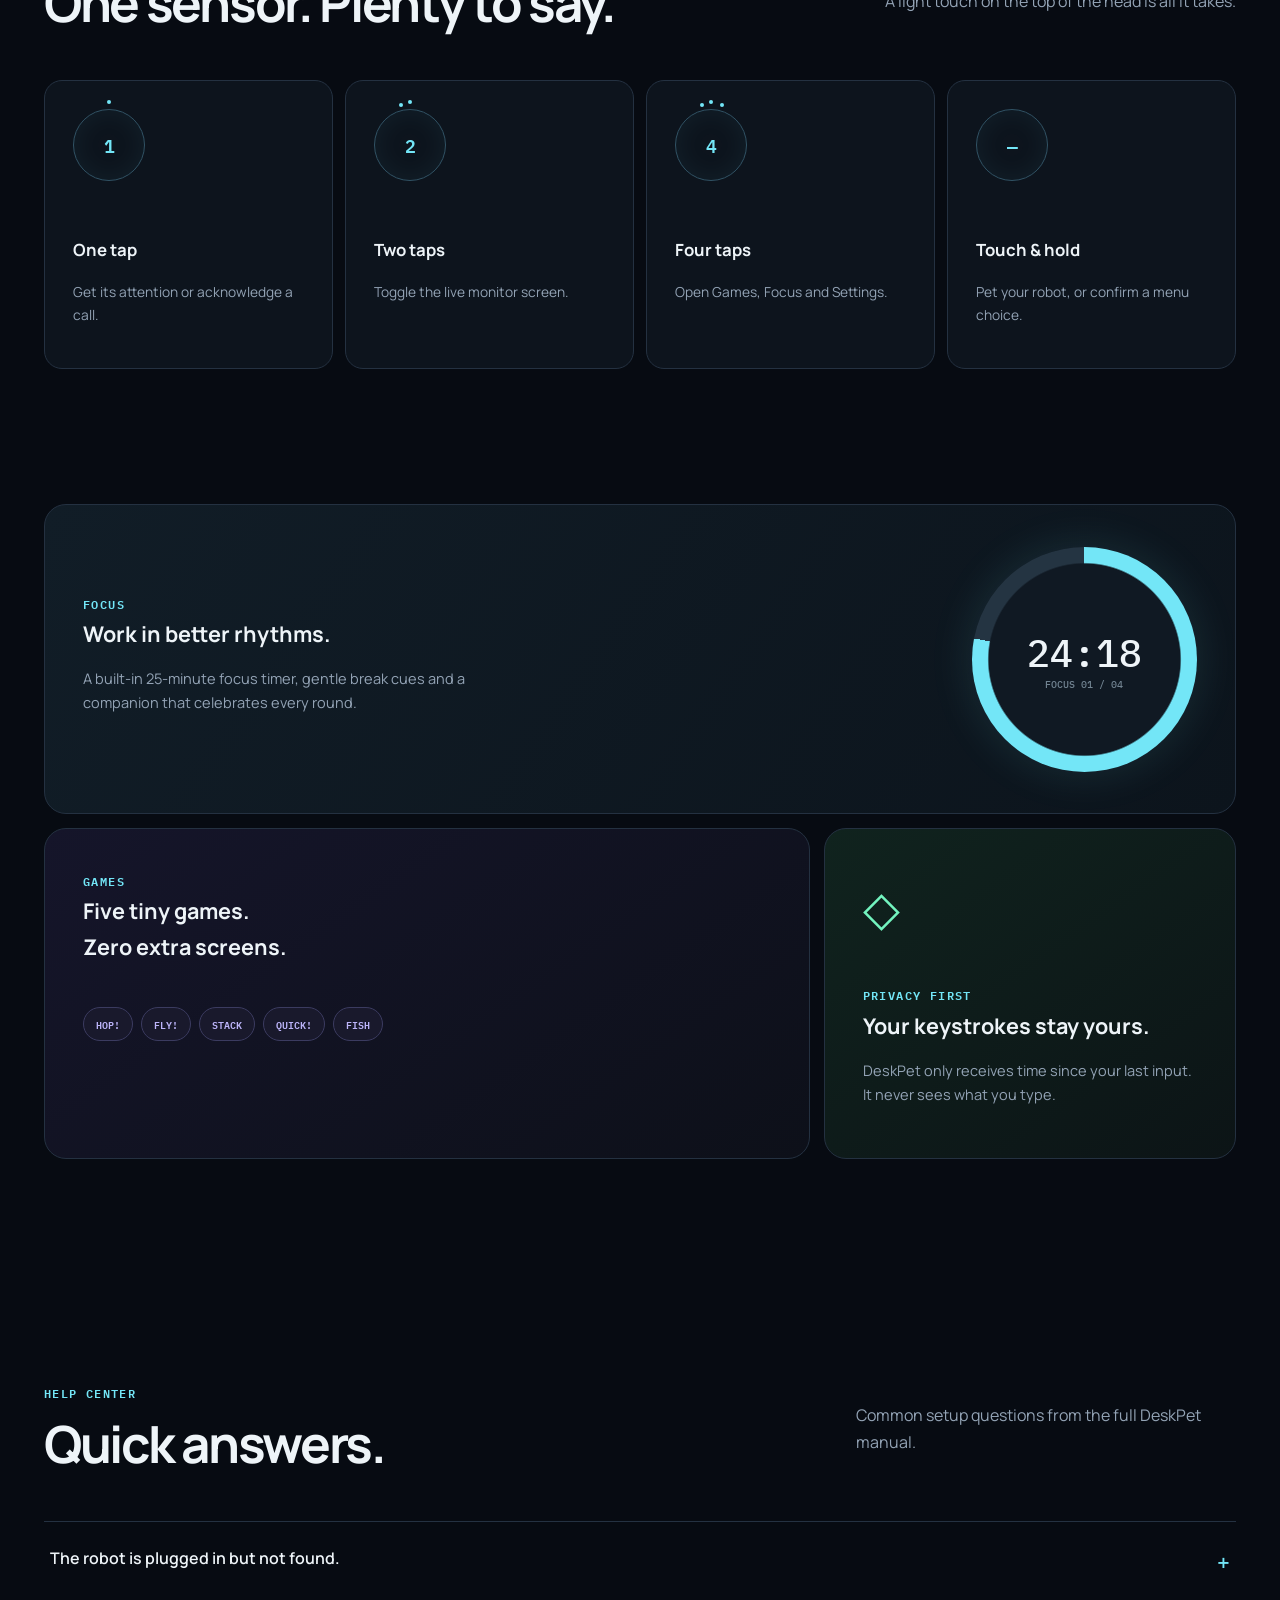
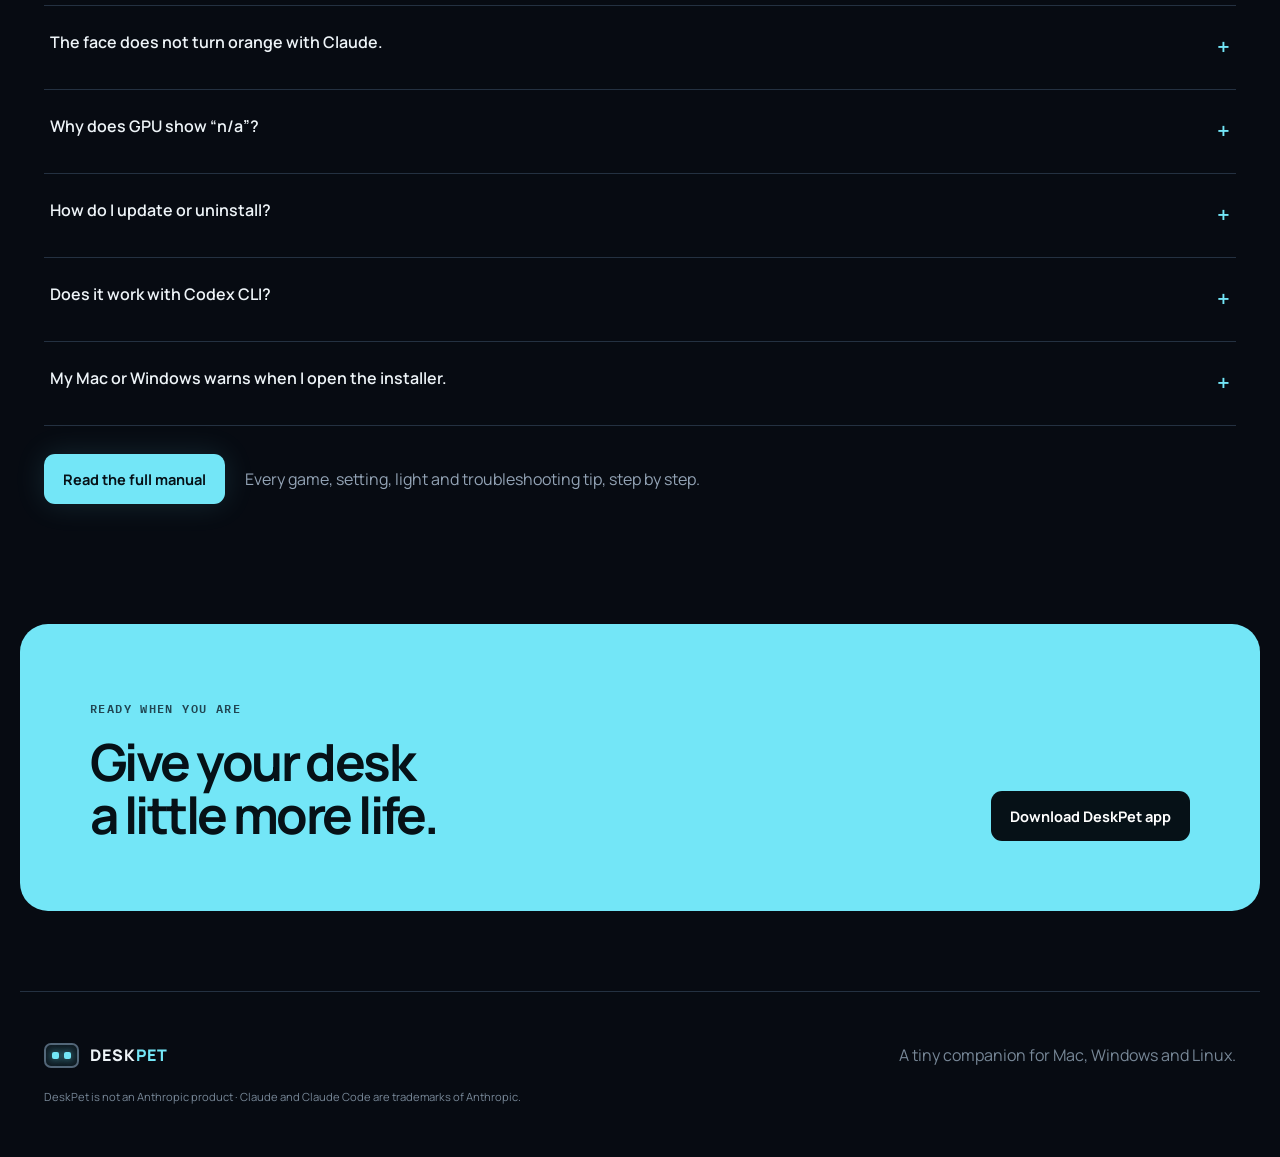
==== commit a0681622: "Add files via upload" ====
--- a/index.html
+++ b/index.html
@@ -9,8 +9,8 @@
   <link rel="preconnect" href="https://fonts.googleapis.com">
   <link rel="preconnect" href="https://fonts.gstatic.com" crossorigin>
   <link href="https://fonts.googleapis.com/css2?family=IBM+Plex+Mono:wght@400;500;600&family=Manrope:wght@400;500;600;700;800&family=Noto+Sans+Thai:wght@400;500;600;700&display=swap" rel="stylesheet">
-  <link rel="stylesheet" href="styles.css">
-  <link rel="stylesheet" href="product.css">
+  <link rel="stylesheet" href="styles.css?v=4">
+  <link rel="stylesheet" href="product.css?v=4">
 </head>
 <body>
   <div class="noise" aria-hidden="true"></div>
@@ -127,7 +127,20 @@
 
     <section class="section live-screens" id="screens">
       <div class="section-heading reveal"><div><span class="kicker" data-i18n="screensKicker">REAL SCREEN RECORDINGS</span><h2 data-i18n="screensTitle">See every look.</h2></div><p data-i18n="screensBody">Recorded straight from DeskPet's own display over USB — no mock-ups.</p></div>
-      <div class="gif-grid reveal"><figure><img src="pet-normal.gif" width="320" height="172" loading="lazy" alt="Pet: looking around"><figcaption data-i18n="gif_pet_normal">Pet: looking around</figcaption></figure><figure><img src="pet-laugh.gif" width="320" height="172" loading="lazy" alt="3 taps: laughing"><figcaption data-i18n="gif_pet_laugh">3 taps: laughing</figcaption></figure><figure><img src="pet-annoyed.gif" width="320" height="172" loading="lazy" alt="5 taps: annoyed"><figcaption data-i18n="gif_pet_annoyed">5 taps: annoyed</figcaption></figure><figure><img src="pet-dizzy.gif" width="320" height="172" loading="lazy" alt="7 taps: dizzy"><figcaption data-i18n="gif_pet_dizzy">7 taps: dizzy</figcaption></figure><figure><img src="pet-asleep.gif" width="320" height="172" loading="lazy" alt="Asleep"><figcaption data-i18n="gif_pet_asleep">Asleep</figcaption></figure><figure><img src="claude-thinking.gif" width="320" height="172" loading="lazy" alt="Claude: thinking"><figcaption data-i18n="gif_claude_thinking">Claude: thinking</figcaption></figure><figure><img src="claude-working.gif" width="320" height="172" loading="lazy" alt="Claude: working"><figcaption data-i18n="gif_claude_working">Claude: working</figcaption></figure><figure><img src="claude-question.gif" width="320" height="172" loading="lazy" alt="Claude: a question for you"><figcaption data-i18n="gif_claude_question">Claude: a question for you</figcaption></figure><figure><img src="claude-permission.gif" width="320" height="172" loading="lazy" alt="Claude: needs permission"><figcaption data-i18n="gif_claude_permission">Claude: needs permission</figcaption></figure><figure><img src="claude-done.gif" width="320" height="172" loading="lazy" alt="Claude: done"><figcaption data-i18n="gif_claude_done">Claude: done</figcaption></figure><figure><img src="claude-on-fire.gif" width="320" height="172" loading="lazy" alt="Usage over 90%"><figcaption data-i18n="gif_claude_on_fire">Usage over 90%</figcaption></figure><figure><img src="claude-maxed-out.gif" width="320" height="172" loading="lazy" alt="Usage at 100%"><figcaption data-i18n="gif_claude_maxed_out">Usage at 100%</figcaption></figure><figure><img src="codex-thinking.gif" width="320" height="172" loading="lazy" alt="Codex: thinking"><figcaption data-i18n="gif_codex_thinking">Codex: thinking</figcaption></figure><figure><img src="codex-working.gif" width="320" height="172" loading="lazy" alt="Codex: working"><figcaption data-i18n="gif_codex_working">Codex: working</figcaption></figure><figure><img src="codex-permission.gif" width="320" height="172" loading="lazy" alt="Codex: needs approval"><figcaption data-i18n="gif_codex_permission">Codex: needs approval</figcaption></figure><figure><img src="codex-done.gif" width="320" height="172" loading="lazy" alt="Codex: done"><figcaption data-i18n="gif_codex_done">Codex: done</figcaption></figure><figure><img src="monitor.gif" width="320" height="172" loading="lazy" alt="Monitor mode"><figcaption data-i18n="gif_monitor">Monitor mode</figcaption></figure><figure><img src="menu.gif" width="320" height="172" loading="lazy" alt="Main menu"><figcaption data-i18n="gif_menu">Main menu</figcaption></figure><figure><img src="focus.gif" width="320" height="172" loading="lazy" alt="Focus timer"><figcaption data-i18n="gif_focus">Focus timer</figcaption></figure><figure><img src="break-reminder.gif" width="320" height="172" loading="lazy" alt="Break reminder"><figcaption data-i18n="gif_break_reminder">Break reminder</figcaption></figure><figure><img src="game-hop.gif" width="320" height="172" loading="lazy" alt="HOP!"><figcaption data-i18n="gif_game_hop">HOP!</figcaption></figure><figure><img src="game-fly.gif" width="320" height="172" loading="lazy" alt="FLY!"><figcaption data-i18n="gif_game_fly">FLY!</figcaption></figure><figure><img src="game-stack.gif" width="320" height="172" loading="lazy" alt="STACK"><figcaption data-i18n="gif_game_stack">STACK</figcaption></figure><figure><img src="game-fish.gif" width="320" height="172" loading="lazy" alt="FISH"><figcaption data-i18n="gif_game_fish">FISH</figcaption></figure></div>
+      <div class="screen-viewer reveal">
+        <div class="sv-tabs" role="tablist" aria-label="Screen groups">
+          <button class="active" data-group="pet" data-i18n="svPet">Pet</button>
+          <button data-group="claude">Claude Code</button>
+          <button data-group="codex">Codex</button>
+          <button data-group="apps" data-i18n="svApps">Apps &amp; games</button>
+        </div>
+        <div class="sv-stage">
+          <button class="sv-arrow prev" aria-label="Previous">‹</button>
+          <figure><img class="sv-main" src="pet-normal.gif" width="320" height="172" alt=""><figcaption class="sv-caption"></figcaption></figure>
+          <button class="sv-arrow next" aria-label="Next">›</button>
+        </div>
+        <div class="sv-thumbs" role="listbox" aria-label="Screens"></div>
+      </div>
     </section>
 
     <section class="section controls" id="controls">
@@ -166,6 +179,6 @@
   </main>
 
   <footer><a class="brand" href="#top"><span class="brand-mark"><i></i><i></i></span><span>DESK<span>PET</span></span></a><p data-i18n="footer">A tiny companion for Mac, Windows and Linux.</p><small>DeskPet is not an Anthropic product · Claude and Claude Code are trademarks of Anthropic.</small></footer>
-  <script src="app.js"></script>
+  <script src="app.js?v=4"></script>
 </body>
 </html>
--- a/product.css
+++ b/product.css
@@ -118,7 +118,20 @@
 /* real recordings from the robot's screen (320x172 GIFs) */
 .mode-screen .mode-gif{width:min(640px,88%);height:auto;aspect-ratio:320/172;image-rendering:pixelated;border-radius:14px;box-shadow:0 0 0 6px #1a2430,0 30px 60px rgba(0,0,0,.45)}
 .mode-screen.claude,.mode-screen.monitor{background:radial-gradient(circle at 50% 45%,#17222e,#05080c 65%)}
-.gif-grid{display:grid;grid-template-columns:repeat(auto-fill,minmax(240px,1fr));gap:14px}
-.gif-grid figure{margin:0;padding:10px;border:1px solid var(--line);border-radius:16px;background:#0d141d}
-.gif-grid img{width:100%;height:auto;aspect-ratio:320/172;display:block;border-radius:8px;image-rendering:pixelated;background:#000}
-.gif-grid figcaption{margin-top:8px;font-size:.85rem;color:var(--muted)}
+.screen-viewer{border:1px solid var(--line);border-radius:28px;background:linear-gradient(145deg,#0f1721,#0a1018);padding:28px}
+.sv-tabs{display:flex;flex-wrap:wrap;gap:8px;justify-content:center;margin-bottom:24px}
+.sv-tabs button{border:1px solid var(--line);background:#0c121a;color:#b4c1ce;border-radius:999px;padding:9px 18px;font-weight:700;font-size:.85rem;cursor:pointer}
+.sv-tabs button.active{background:var(--cyan);border-color:var(--cyan);color:#061117}
+.sv-stage{display:grid;grid-template-columns:48px 1fr 48px;align-items:center;gap:12px}
+.sv-stage figure{margin:0;display:grid;justify-items:center;gap:14px}
+.sv-main{width:min(640px,100%);height:auto;aspect-ratio:320/172;image-rendering:pixelated;border-radius:16px;background:#000;box-shadow:0 0 0 8px #1a2430,0 30px 70px rgba(0,0,0,.5)}
+.sv-caption{font-weight:700;font-size:1.05rem;display:flex;gap:12px;align-items:baseline}
+.sv-caption span{font:500 .7rem "IBM Plex Mono",monospace;color:#5b6c7d;letter-spacing:.1em}
+.sv-arrow{width:48px;height:48px;border-radius:50%;border:1px solid var(--line);background:#0c121a;color:var(--cyan);font-size:1.6rem;cursor:pointer;line-height:1}
+.sv-arrow:hover{border-color:var(--cyan)}
+.sv-thumbs{display:flex;gap:10px;overflow-x:auto;padding:22px 2px 4px;scroll-snap-type:x mandatory;justify-content:safe center}
+.sv-thumbs button{flex:0 0 132px;scroll-snap-align:start;border:2px solid transparent;border-radius:12px;background:#0c121a;padding:5px;cursor:pointer;color:#8b97a5;text-align:left}
+.sv-thumbs button.active{border-color:var(--cyan);color:var(--text)}
+.sv-thumbs img{width:100%;height:auto;aspect-ratio:320/172;display:block;border-radius:7px;image-rendering:pixelated;background:#000}
+.sv-thumbs span{display:block;font-size:.72rem;margin-top:5px;white-space:nowrap;overflow:hidden;text-overflow:ellipsis}
+@media(max-width:600px){.screen-viewer{padding:16px;border-radius:20px}.sv-stage{grid-template-columns:1fr}.sv-arrow{display:none}.sv-thumbs button{flex-basis:108px}}
